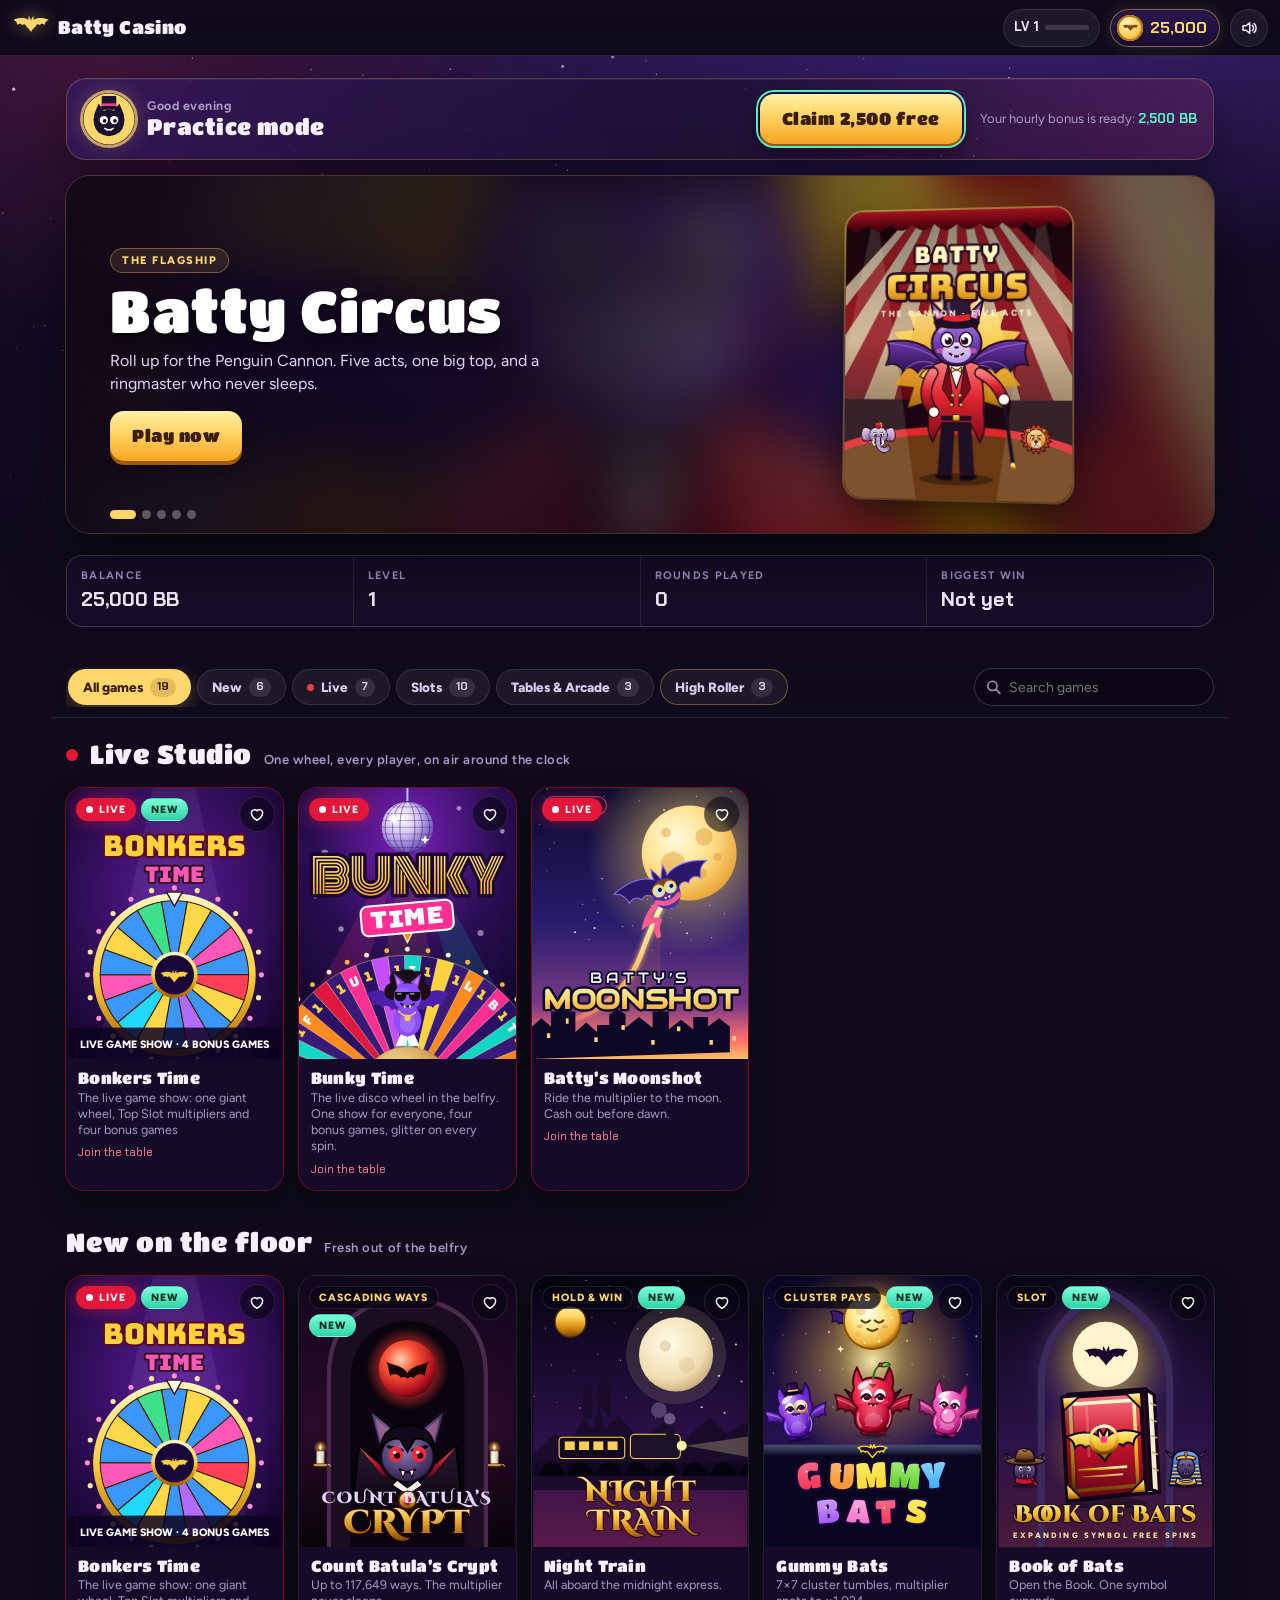
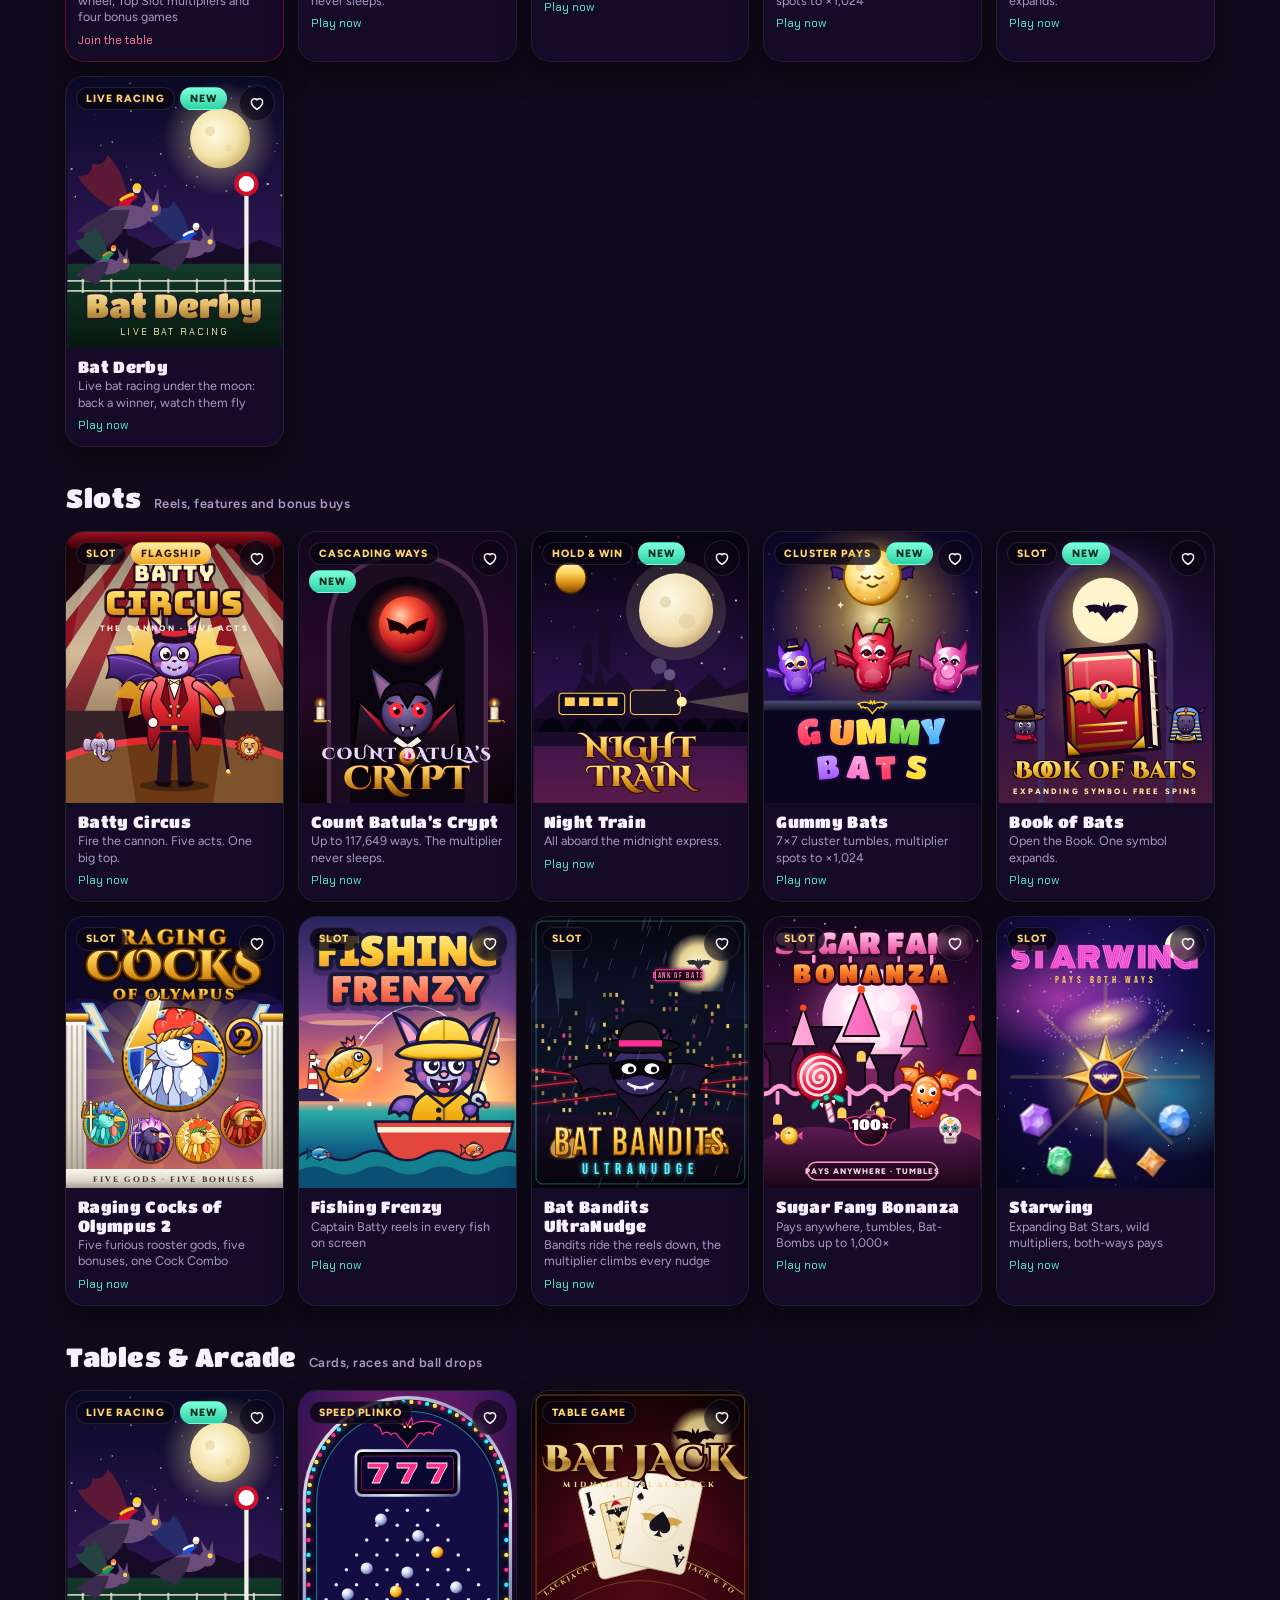
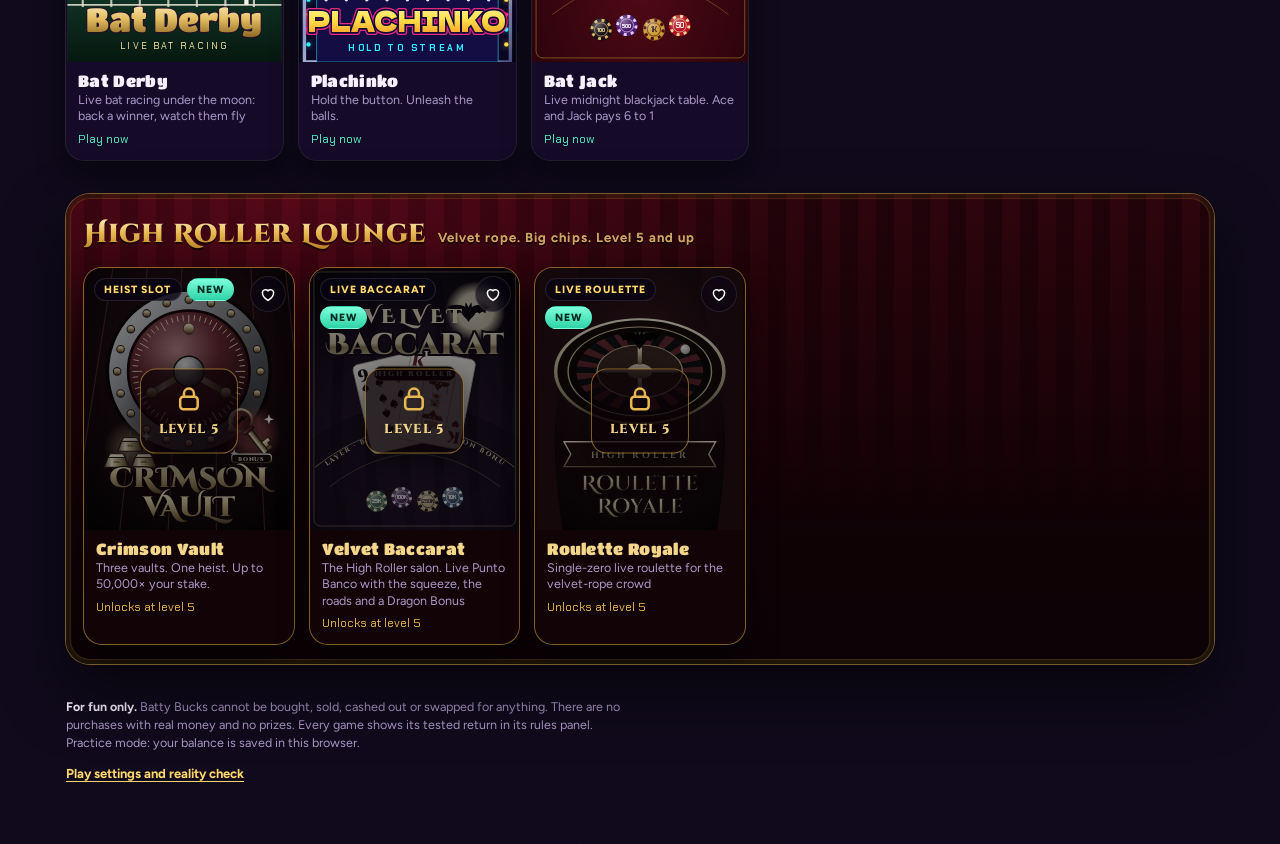
==== index.html @ b0300c92 "Clean up the loose ends: Circus second shot, Starwing and Bat Bandits returns, 96.5% live target - B" ====
<!doctype html>
<html lang="en-GB">
<head>
<meta charset="utf-8">
<meta name="viewport" content="width=device-width, initial-scale=1, viewport-fit=cover">
<meta name="batty-build" content="20261009b">
<link rel="manifest" href="manifest.json">
<meta name="theme-color" content="#100a1c">
<link rel="icon" type="image/png" sizes="192x192" href="icons/icon-192.png">
<link rel="apple-touch-icon" href="icons/apple-touch-icon.png">
<meta name="apple-mobile-web-app-capable" content="yes">
<meta name="mobile-web-app-capable" content="yes">
<meta name="apple-mobile-web-app-status-bar-style" content="black-translucent">
<meta name="apple-mobile-web-app-title" content="Batty">
<style>:root{color-scheme:dark;padding:env(safe-area-inset-top,0) 0 env(safe-area-inset-bottom,0)}body{margin:0}img{max-width:100%}[hidden]{display:none!important}</style>
<title>Batty Casino</title>
<meta name="description" content="Batty Casino: free-to-play slots, live game shows, a High Roller Lounge and leaderboards, all played with Batty Bucks. No real money, just fun.">
<link rel="preconnect" href="https://fonts.googleapis.com">
<link rel="preconnect" href="https://fonts.gstatic.com" crossorigin>
<link rel="stylesheet" href="https://fonts.googleapis.com/css2?family=Titan+One&family=Figtree:wght@400;500;600;700;800&family=Chakra+Petch:wght@500;600;700&family=Monoton&family=Bungee&family=Cinzel:wght@600;800;900&family=Cinzel+Decorative:wght@700;900&family=Lilita+One&family=Dela+Gothic+One&family=Audiowide&family=Bowlby+One&family=Bebas+Neue&display=swap">
<style>
/* Layout concept: a night sky that never changes behind a slim casino bar; the lobby is a shelf of tall
   cabinet marquees under a giant moon, and each game takes over the whole stage with its own world. */
:root {
  color-scheme: dark;
  --night: #100a1c;
  --dusk: #1d1033;
  --plum: #34195c;
  --violet: #6b3fd1;
  --moon: #ffd76a;
  --moon-deep: #f5a623;
  --fang: #ff3d81;
  --ecto: #58f0c8;
  --ink: #f7f0ff;
  --mute: #ab98c9;
  --line: rgba(255, 255, 255, .1);
  --glass: rgba(255, 255, 255, .06);
  --f-display: 'Titan One', 'Bowlby One', 'Arial Black', Impact, sans-serif;
  --f-body: 'Figtree', 'Segoe UI', system-ui, -apple-system, Roboto, sans-serif;
  --f-num: 'Chakra Petch', 'Figtree', 'Segoe UI', system-ui, sans-serif;
  --bar-h: 56px;
}
html, body { height: 100%; }
body {
  background: var(--night);
  color: var(--ink);
  font-family: var(--f-body);
  font-size: 15px;
  line-height: 1.45;
  overflow-x: hidden;
  -webkit-tap-highlight-color: transparent;
}
*, *::before, *::after { box-sizing: border-box; }
button { font: inherit; color: inherit; cursor: pointer; border: 0; background: none; padding: 0; touch-action: manipulation; }
button:disabled { cursor: not-allowed; }
:focus-visible { outline: 2px solid var(--moon); outline-offset: 2px; border-radius: 6px; }
#batty-app { min-height: 100%; display: flex; flex-direction: column; position: relative; }

/* ---------- top bar ---------- */
.bc-bar {
  position: sticky; top: env(safe-area-inset-top, 0px); z-index: 50;
  height: var(--bar-h); flex: none;
  display: flex; align-items: center; gap: 10px;
  padding-inline: 12px;
  background: linear-gradient(180deg, rgba(16, 10, 28, .96), rgba(16, 10, 28, .86));
  border-bottom: 1px solid var(--line);
  backdrop-filter: blur(10px);
}
.bc-brand { display: flex; align-items: center; gap: 8px; min-width: 0; flex: 1; }
.bc-brand svg { width: 38px; height: 20px; flex: none; fill: var(--moon); filter: drop-shadow(0 0 8px rgba(255, 215, 106, .5)); }
.bc-brand b {
  font-family: var(--f-display); font-weight: 400; font-size: 18px; letter-spacing: .02em;
  white-space: nowrap; overflow: hidden; text-overflow: ellipsis;
}
.bc-back {
  display: flex; align-items: center; gap: 6px; height: 36px; padding-inline: 10px 12px; flex: none;
  border-radius: 999px; background: var(--glass); border: 1px solid var(--line);
  font-weight: 700; font-size: 13px;
}
.bc-back:hover { background: rgba(255, 255, 255, .12); }
.bc-back svg { width: 14px; height: 14px; }
.bc-bal {
  display: flex; align-items: center; gap: 7px; height: 38px; padding-inline: 6px 12px; flex: none;
  border-radius: 999px; background: linear-gradient(180deg, #2b1650, #1a0d33);
  border: 1px solid rgba(255, 215, 106, .45);
  box-shadow: 0 0 0 1px rgba(0, 0, 0, .4) inset, 0 0 18px rgba(255, 215, 106, .12);
  font-family: var(--f-num); font-weight: 700; font-size: 16px; font-variant-numeric: tabular-nums;
  color: var(--moon);
}
.bc-bal.bump { animation: bc-bump .35s ease; }
@keyframes bc-bump { 40% { transform: scale(1.08); box-shadow: 0 0 26px rgba(255, 215, 106, .55); } }
.bc-coin {
  width: 26px; height: 26px; border-radius: 50%; flex: none; display: grid; place-items: center;
  background: radial-gradient(circle at 35% 30%, #fff3bd, var(--moon) 45%, var(--moon-deep) 100%);
  box-shadow: 0 0 0 2px #b9770e inset, 0 1px 3px rgba(0, 0, 0, .5);
}
.bc-coin svg { width: 17px; height: 9px; fill: #7a4a00; }
.bc-icon {
  width: 38px; height: 38px; flex: none; border-radius: 50%; display: grid; place-items: center;
  background: var(--glass); border: 1px solid var(--line);
}
.bc-icon:hover { background: rgba(255, 255, 255, .12); }
.bc-icon svg { width: 18px; height: 18px; fill: none; stroke: var(--ink); stroke-width: 2; stroke-linecap: round; stroke-linejoin: round; }
.bc-lvl {
  flex: none; height: 38px; padding-inline: 10px; border-radius: 999px; display: flex; align-items: center; gap: 6px;
  background: var(--glass); border: 1px solid var(--line); font-family: var(--f-num); font-weight: 700; font-size: 13px;
}
.bc-lvl i { display: block; width: 44px; height: 5px; border-radius: 3px; background: rgba(255, 255, 255, .14); overflow: hidden; }
.bc-lvl i::after { content: ''; display: block; height: 100%; width: var(--p, 0%); background: var(--ecto); border-radius: 3px; transition: width .4s; }
@media (max-width: 560px) { .bc-lvl, .bc-brand b.long { display: none; } .bc-bar { gap: 7px; padding-inline: 10px; } .bc-back span { display: none; } .bc-back { padding-inline: 10px; } }
/* a nine-figure balance plus the page buttons (Bat Pass, wheel, sound, avatar) is a few px too wide for a 390px phone */
@media (max-width: 420px) { .bc-bal { gap: 6px; padding-inline: 5px 10px; font-size: 15px; } .bc-bar { gap: 6px; } }

/* ---------- stage (a game owns everything in here) ---------- */
.bc-stage { flex: 1; display: flex; flex-direction: column; min-height: 0; position: relative; }
.bc-stage > * { flex: 1; }

/* ---------- lobby ---------- */
.bc-lobby {
  flex: 1; position: relative; overflow: hidden;
  background:
    radial-gradient(1200px 520px at 78% -140px, rgba(107, 63, 209, .55), transparent 70%),
    radial-gradient(700px 380px at 8% 0, rgba(255, 61, 129, .18), transparent 70%),
    linear-gradient(180deg, #170c2c 0, var(--night) 520px);
}
.bc-wrap { max-width: 1180px; margin-inline: auto; padding-inline: 16px; padding-block: 0 48px; position: relative; }
.bc-stars { position: absolute; inset: 0 0 auto 0; height: 520px; pointer-events: none; opacity: .9; }
.bc-hero { position: relative; display: grid; grid-template-columns: minmax(0, 1fr) auto; gap: 24px; align-items: center; padding-block: 34px 30px; }
.bc-hero h1 {
  margin: 0; font-family: var(--f-display); font-weight: 400; line-height: .88; letter-spacing: .01em;
  font-size: clamp(54px, 11vw, 124px); text-wrap: balance;
  color: var(--moon);
  text-shadow: 0 2px 0 #c9860f, 0 5px 0 #8a4f06, 0 6px 0 #4a2703, 0 14px 30px rgba(0, 0, 0, .55), 0 0 60px rgba(255, 215, 106, .25);
}
.bc-hero h1 span { display: block; color: var(--ink); font-size: .46em; letter-spacing: .28em; margin-left: .08em; margin-top: .22em;
  text-shadow: 0 2px 0 #7b2a9c, 0 4px 0 #3d145c, 0 10px 22px rgba(0, 0, 0, .6); }
.bc-hero p { margin: 18px 0 0; max-width: 46ch; color: var(--mute); font-size: 16px; }
.bc-hero p b { color: var(--ink); }
.bc-moon {
  width: clamp(120px, 24vw, 250px); aspect-ratio: 1; max-width: 100%; border-radius: 50%; position: relative;
  background:
    radial-gradient(circle at 68% 30%, rgba(190, 130, 40, .35) 0 9%, transparent 10%),
    radial-gradient(circle at 32% 62%, rgba(190, 130, 40, .3) 0 13%, transparent 14%),
    radial-gradient(circle at 60% 72%, rgba(190, 130, 40, .25) 0 6%, transparent 7%),
    radial-gradient(circle at 38% 32%, #fff6cf, #ffe18a 45%, #f3b33c 100%);
  box-shadow: 0 0 80px 20px rgba(255, 215, 106, .28), 0 0 200px 60px rgba(255, 180, 60, .14);
}
.bc-moon svg { position: absolute; fill: #1a0b2e; }
.bc-moon svg:nth-child(1) { width: 62%; left: 19%; top: 34%; animation: bc-flap 3.2s ease-in-out infinite; }
.bc-moon svg:nth-child(2) { width: 24%; left: -22%; top: 10%; fill: #2b1650; animation: bc-flap 2.6s ease-in-out -.8s infinite; }
.bc-moon svg:nth-child(3) { width: 17%; left: 88%; top: 78%; fill: #2b1650; animation: bc-flap 2.2s ease-in-out -1.4s infinite; }
@keyframes bc-flap { 50% { transform: translateY(-7%) scaleY(.82); } }

.bc-claim {
  display: flex; flex-wrap: wrap; align-items: center; gap: 12px 18px; margin-top: 22px;
}
.bc-btn {
  height: 50px; padding-inline: 22px; border-radius: 14px;
  font-family: var(--f-display); font-size: 17px; letter-spacing: .03em; color: #3b1d00;
  background: linear-gradient(180deg, #fff0a8, var(--moon) 40%, var(--moon-deep));
  box-shadow: 0 4px 0 #9a5a07, 0 10px 22px rgba(0, 0, 0, .45);
  transition: transform .08s, box-shadow .08s, filter .15s;
}
.bc-btn:hover { filter: brightness(1.08); }
.bc-btn:active { transform: translateY(3px); box-shadow: 0 1px 0 #9a5a07, 0 4px 10px rgba(0, 0, 0, .45); }
.bc-btn:disabled { filter: grayscale(.9) brightness(.6); transform: none; }
.bc-btn.ghost { background: var(--glass); color: var(--ink); box-shadow: 0 0 0 1px var(--line) inset; }
.bc-claim small { color: var(--mute); font-size: 13px; }
.bc-claim small b { color: var(--ecto); font-family: var(--f-num); }

.bc-strip { display: grid; grid-template-columns: repeat(4, minmax(0, 1fr)); gap: 1px; margin-block: 4px 30px;
  border: 1px solid var(--line); border-radius: 16px; overflow: hidden; background: var(--line); }
.bc-strip div { background: rgba(22, 12, 40, .9); padding: 12px 14px; min-width: 0; }
.bc-strip dt { font-size: 11px; letter-spacing: .12em; text-transform: uppercase; color: var(--mute); font-weight: 700; }
.bc-strip dd { margin: 2px 0 0; font-family: var(--f-num); font-weight: 700; font-size: 20px; font-variant-numeric: tabular-nums; white-space: nowrap; overflow: hidden; text-overflow: ellipsis; }
@media (max-width: 640px) { .bc-strip { grid-template-columns: repeat(2, minmax(0, 1fr)); } .bc-hero { grid-template-columns: minmax(0, 1fr); padding-block: 24px 22px; } .bc-moon { position: absolute; right: -8px; top: 14px; width: 112px; opacity: .92; z-index: 0; } .bc-hero > div:first-child { position: relative; z-index: 1; } }

.bc-h2 { display: flex; align-items: baseline; gap: 12px; margin: 0 0 14px; font-family: var(--f-display); font-weight: 400; font-size: 26px; letter-spacing: .02em; }
.bc-h2 small { font-family: var(--f-body); font-size: 13px; color: var(--mute); font-weight: 600; }
.bc-shelf { display: grid; grid-template-columns: repeat(5, minmax(0, 1fr)); gap: 16px; }
@media (max-width: 1040px) { .bc-shelf { grid-template-columns: repeat(3, minmax(0, 1fr)); } }
@media (max-width: 640px) { .bc-shelf { grid-template-columns: repeat(2, minmax(0, 1fr)); gap: 12px; } }
.bc-card {
  display: flex; flex-direction: column; text-align: left; min-width: 0; position: relative;
  border-radius: 18px; overflow: hidden; background: #150b28;
  box-shadow: 0 0 0 1px var(--line), 0 14px 30px rgba(0, 0, 0, .45);
  transition: transform .18s cubic-bezier(.2, .9, .3, 1.4), box-shadow .18s;
}
.bc-card:hover, .bc-card:focus-visible { transform: translateY(-6px) scale(1.015); box-shadow: 0 0 0 2px var(--moon), 0 22px 44px rgba(0, 0, 0, .6), 0 0 40px rgba(255, 215, 106, .18); }
.bc-card .art { aspect-ratio: 4 / 5; width: 100%; display: block; position: relative; overflow: hidden; }
.bc-card .art svg { width: 100%; height: 100%; display: block; }
.bc-card .art::after { content: ''; position: absolute; inset: 0; background: linear-gradient(115deg, transparent 40%, rgba(255, 255, 255, .22) 50%, transparent 60%); transform: translateX(-120%); }
.bc-card:hover .art::after { transform: translateX(120%); transition: transform .7s; }
.bc-card .meta { padding: 10px 12px 12px; display: flex; flex-direction: column; gap: 2px; min-width: 0; }
.bc-card .meta b { font-family: var(--f-display); font-weight: 400; font-size: 16px; letter-spacing: .02em; line-height: 1.15; }
.bc-card .meta span { font-size: 12.5px; color: var(--mute); line-height: 1.3; }
.bc-card .meta em { font-style: normal; font-family: var(--f-num); font-size: 12px; color: var(--ecto); margin-top: 4px; }
.bc-tag { position: absolute; left: 10px; top: 10px; z-index: 2; padding: 3px 9px; border-radius: 999px; font-size: 10.5px; font-weight: 800; letter-spacing: .1em; text-transform: uppercase; background: rgba(10, 5, 20, .78); border: 1px solid var(--line); color: var(--moon); }
.bc-foot { margin-top: 34px; color: var(--mute); font-size: 12.5px; max-width: 70ch; }
.bc-foot b { color: var(--ink); }

/* ---------- shared widgets ---------- */
.bc-stake { display: inline-flex; align-items: center; gap: 6px; }
.bc-stake button { width: 38px; height: 38px; border-radius: 50%; background: var(--glass); border: 1px solid var(--line); font-weight: 800; font-size: 20px; line-height: 1; }
.bc-stake button:hover:not(:disabled) { background: rgba(255, 255, 255, .14); }
.bc-stake button:disabled { opacity: .35; }
.bc-stake output { min-width: 92px; text-align: center; font-family: var(--f-num); font-weight: 700; font-size: 17px; font-variant-numeric: tabular-nums; line-height: 1.05; }
.bc-stake output small { display: block; font-family: var(--f-body); font-size: 9.5px; letter-spacing: .14em; text-transform: uppercase; color: var(--mute); font-weight: 700; }

.bc-toasts { position: fixed; left: 0; right: 0; top: calc(var(--bar-h) + env(safe-area-inset-top, 0px) + 10px); z-index: 90; display: flex; flex-direction: column; align-items: center; gap: 8px; pointer-events: none; padding-inline: 16px; }
.bc-toast { padding: 10px 16px; border-radius: 12px; background: #2a1550; border: 1px solid rgba(255, 215, 106, .5); box-shadow: 0 10px 30px rgba(0, 0, 0, .5); font-weight: 700; font-size: 14px; animation: bc-toast-in .3s cubic-bezier(.2, .9, .3, 1.4); max-width: 100%; }
.bc-toast.out { opacity: 0; transform: translateY(-8px); transition: .3s; }
@keyframes bc-toast-in { from { opacity: 0; transform: translateY(-14px) scale(.9); } }

.bc-fx { position: fixed; inset: 0; width: 100%; height: 100%; pointer-events: none; z-index: 80; }

.bc-veil { position: fixed; inset: 0; z-index: 70; display: grid; place-items: center; padding: 16px; background: rgba(8, 4, 16, .78); backdrop-filter: blur(4px); animation: bc-fade .2s; }
@keyframes bc-fade { from { opacity: 0; } }
.bc-modal { width: min(680px, 100%); max-height: min(86%, 760px); display: flex; flex-direction: column; border-radius: 20px; background: linear-gradient(180deg, #25123f, #170c2b); border: 1px solid rgba(255, 215, 106, .35); box-shadow: 0 30px 80px rgba(0, 0, 0, .7); overflow: hidden; }
.bc-modal header { display: flex; align-items: center; justify-content: space-between; gap: 12px; padding: 14px 16px 12px 20px; border-bottom: 1px solid var(--line); }
.bc-modal header h2 { margin: 0; font-family: var(--f-display); font-weight: 400; font-size: 22px; color: var(--moon); }
.bc-modal .body { padding: 16px 20px 22px; overflow-y: auto; min-width: 0; }
.bc-modal .body h3 { font-family: var(--f-display); font-weight: 400; font-size: 16px; margin: 18px 0 6px; color: var(--ink); letter-spacing: .02em; }
.bc-modal .body h3:first-child { margin-top: 0; }
.bc-modal .body p, .bc-modal .body li { color: #d9cdee; font-size: 14px; }
.bc-modal .body p { margin: 0 0 8px; }
.bc-modal .body ul { margin: 0 0 8px; padding-left: 18px; }
.bc-modal .body table { width: 100%; border-collapse: collapse; font-size: 13.5px; font-variant-numeric: tabular-nums; margin-bottom: 8px; }
.bc-modal .body th, .bc-modal .body td { text-align: left; padding: 5px 8px; border-bottom: 1px solid var(--line); }
.bc-modal .body th { color: var(--mute); font-size: 11px; letter-spacing: .1em; text-transform: uppercase; }
.bc-modal .body .rtp { margin-top: 14px; padding: 10px 12px; border-radius: 10px; background: rgba(88, 240, 200, .08); border: 1px solid rgba(88, 240, 200, .3); color: var(--ecto); font-size: 13px; }

.bc-win { position: fixed; inset: 0; z-index: 75; display: grid; place-items: center; background: radial-gradient(circle at 50% 45%, rgba(107, 63, 209, .55), rgba(8, 4, 16, .9) 65%); animation: bc-fade .25s; cursor: pointer; padding: 16px; text-align: center; overflow: hidden; }
.bc-win::before { content: ''; position: absolute; width: 180vmax; height: 180vmax; left: 50%; top: 45%; translate: -50% -50%; background: repeating-conic-gradient(rgba(255, 215, 106, .13) 0 9deg, transparent 9deg 18deg); animation: bc-rays 18s linear infinite; }
@keyframes bc-rays { to { rotate: 360deg; } }
.bc-win > div { position: relative; }
.bc-win h2 { margin: 0; font-family: var(--f-display); font-weight: 400; font-size: clamp(40px, 11vw, 110px); line-height: .95; color: var(--moon); text-wrap: balance;
  text-shadow: 0 3px 0 #c9860f, 0 7px 0 #8a4f06, 0 9px 0 #4a2703, 0 18px 40px rgba(0, 0, 0, .6), 0 0 70px rgba(255, 215, 106, .5);
  animation: bc-slam .55s cubic-bezier(.2, 1.5, .4, 1); }
@keyframes bc-slam { from { transform: scale(3); opacity: 0; } }
.bc-win output { display: block; margin-top: 14px; font-family: var(--f-num); font-weight: 700; font-size: clamp(34px, 8vw, 76px); font-variant-numeric: tabular-nums; color: #fff; text-shadow: 0 4px 0 rgba(0, 0, 0, .5), 0 0 30px rgba(255, 255, 255, .4); }
.bc-win p { margin: 8px 0 0; color: var(--mute); font-weight: 700; letter-spacing: .12em; text-transform: uppercase; font-size: 13px; }
@media (prefers-reduced-motion: reduce) { .bc-win::before, .bc-moon svg { animation: none; } }

/* ---------- install as an app ---------- */
.bc-getapp { display: flex; align-items: center; gap: 14px; margin: 0 0 22px; padding: 14px 16px; border-radius: 18px;
  background: linear-gradient(110deg, rgba(255, 215, 106, .16), rgba(107, 63, 209, .22)); border: 1px solid rgba(255, 215, 106, .35);
  box-shadow: 0 10px 30px rgba(0, 0, 0, .35), inset 0 1px 0 rgba(255, 255, 255, .08); }
.bc-getapp .ic { flex: none; width: 46px; height: 46px; border-radius: 12px; display: grid; place-items: center;
  background: radial-gradient(circle at 45% 40%, #fff2bd, #ffd76a 55%, #f5a623); }
.bc-getapp .ic svg { width: 34px; fill: #130a22; }
.bc-getapp div { flex: 1; min-width: 0; display: grid; gap: 2px; }
.bc-getapp div b { font-family: var(--f-display); font-weight: 400; font-size: 17px; letter-spacing: .02em; color: var(--moon); }
.bc-getapp div span { font-size: 13.5px; color: var(--mute); }
.bc-getapp .bc-btn { flex: none; }
.bc-getapp .x { flex: none; width: 32px; height: 32px; border: 0; border-radius: 50%; background: rgba(255, 255, 255, .08); cursor: pointer; display: grid; place-items: center; }
.bc-getapp .x svg { width: 16px; stroke: var(--ink); stroke-width: 2.4; fill: none; stroke-linecap: round; }
.bc-inst-btn svg { stroke: var(--moon) !important; }
.bc-inst ol { padding-left: 1.3em; line-height: 1.7; }
@media (max-width: 560px) { .bc-getapp { flex-wrap: wrap; } .bc-getapp div { flex-basis: calc(100% - 110px); } .bc-getapp .bc-btn { flex: 1; } }

/* ---------- online: shared bits ---------- */
.bc-loading { flex: 1; display: grid; place-items: center; align-content: center; gap: 10px; min-height: 60vh; color: var(--mute); font-weight: 700; letter-spacing: .08em; text-transform: uppercase; font-size: 13px; text-align: center; padding-inline: 16px; }
.bc-loading span svg { width: 70px; height: 34px; fill: var(--moon); animation: bc-flap 1.2s ease-in-out infinite; }
.bc-loading.err b { color: var(--fang); font-size: 18px; text-transform: none; letter-spacing: 0; }
.bc-loading.err span { text-transform: none; letter-spacing: 0; font-weight: 500; max-width: 50ch; }
.bc-me { width: 40px; height: 40px; flex: none; border-radius: 50%; padding: 0; display: grid; place-items: center; box-shadow: 0 0 0 2px var(--moon); }
.bc-me svg { display: block; border-radius: 50%; }
.bc-btn.busy { opacity: .7; cursor: progress; }
.ol-name { color: var(--ink); font-weight: 800; text-decoration: none; min-width: 0; overflow: hidden; text-overflow: ellipsis; white-space: nowrap; }
.ol-name:hover { color: var(--moon); text-decoration: underline; }
.ol-empty { color: var(--mute); font-size: 14px; margin: 6px 0; }
.ol-err { color: #ff7aa8; font-size: 13.5px; font-weight: 600; margin: 0; min-height: 0; }
.ol-err:empty { display: none; }
.bc-lobby input, .pg input, .ol-select { font: inherit; color: var(--ink); background: rgba(10, 5, 20, .7); border: 1px solid rgba(255, 255, 255, .18); border-radius: 12px; padding: 11px 13px; min-width: 0; width: 100%; }
.bc-lobby input:focus, .pg input:focus, .ol-select:focus { outline: 2px solid var(--moon); outline-offset: 1px; border-color: transparent; }
.ol-select { width: auto; padding: 8px 10px; }
.ol-panel { padding: 16px; border-radius: 18px; background: rgba(22, 12, 40, .85); border: 1px solid var(--line); min-width: 0; display: flex; flex-direction: column; gap: 10px; }
.ol-panel > header { display: flex; align-items: baseline; justify-content: space-between; gap: 10px; flex-wrap: wrap; }
.ol-panel h2 { margin: 0; font-family: var(--f-display); font-weight: 400; font-size: 22px; letter-spacing: .02em; }
.ol-panel header small { color: var(--mute); font-size: 12.5px; }
.ol-panel hr { border: 0; border-top: 1px solid var(--line); margin: 6px 0; width: 100%; }
.ol-panel label { font-weight: 700; font-size: 13px; color: var(--mute); }
.ol-more { color: var(--moon); font-weight: 700; font-size: 13.5px; }

/* ---------- auth card ---------- */
.ol-auth { margin-top: 20px; max-width: 420px; display: grid; gap: 8px; padding: 16px; border-radius: 18px; background: rgba(22, 12, 40, .88); border: 1px solid rgba(255, 215, 106, .4); box-shadow: 0 18px 40px rgba(0, 0, 0, .45); position: relative; z-index: 2; }
.ol-auth label { font-weight: 700; font-size: 13px; color: var(--mute); margin-top: 4px; }
.ol-auth .bc-btn { margin-top: 6px; }
.ol-hint { color: var(--mute); font-size: 12px; }
.ol-hint:empty { display: none; }
.ol-tabs, .ol-seg { display: flex; gap: 4px; padding: 4px; border-radius: 12px; background: rgba(0, 0, 0, .35); flex-wrap: wrap; }
.ol-tabs button, .ol-seg button { flex: 1; padding: 8px 10px; border-radius: 9px; font-weight: 800; font-size: 13.5px; color: var(--mute); white-space: nowrap; }
.ol-tabs button.on, .ol-seg button.on { background: var(--moon); color: #3b1d00; }
.ol-seg.small button { font-size: 12.5px; padding: 6px 8px; }

/* ---------- announcement + feed ---------- */
.ol-announce { display: flex; gap: 10px; align-items: baseline; padding: 10px 14px; margin-bottom: 14px; border-radius: 14px; background: rgba(255, 61, 129, .14); border: 1px solid rgba(255, 61, 129, .45); }
.ol-announce b { color: var(--fang); font-size: 11px; letter-spacing: .14em; text-transform: uppercase; flex: none; }
.ol-feed { margin-bottom: 24px; border-radius: 16px; border: 1px solid var(--line); background: rgba(22, 12, 40, .85); overflow: hidden; }
.ol-feed > header { display: flex; justify-content: space-between; align-items: center; gap: 10px; padding: 10px 14px; border-bottom: 1px solid var(--line); }
.ol-feed > header b { font-family: var(--f-display); font-weight: 400; font-size: 17px; letter-spacing: .03em; color: var(--moon); }
.ol-online { color: var(--ecto); font-size: 12.5px; font-weight: 700; display: inline-flex; align-items: center; gap: 6px; }
.ol-online::before { content: ''; width: 8px; height: 8px; border-radius: 50%; background: var(--ecto); box-shadow: 0 0 8px var(--ecto); animation: ol-pulse 1.6s ease-in-out infinite; }
@keyframes ol-pulse { 50% { opacity: .35; } }
.ol-feed-track { overflow-x: auto; scrollbar-width: thin; }
.ol-feed-list { list-style: none; margin: 0; padding: 8px; display: flex; gap: 8px; }
.ol-feed-list li { flex: none; display: grid; grid-template-columns: auto auto auto; grid-template-areas: "av n x" "av amt amt" "av g g" "av t t"; column-gap: 8px; align-items: center; padding: 8px 12px 8px 8px; border-radius: 12px; background: rgba(255, 255, 255, .05); border: 1px solid var(--line); min-width: 190px; font-size: 13px; }
.ol-feed-list li.hot { border-color: rgba(255, 215, 106, .6); background: linear-gradient(135deg, rgba(255, 215, 106, .14), rgba(255, 61, 129, .1)); }
.ol-feed-list li.ol-empty { display: block; min-width: 0; border: 0; background: none; }
.ol-feed-list .av { grid-area: av; align-self: start; }
.ol-feed-list .ol-name { grid-area: n; }
.ol-feed-list .won { display: none; }
.ol-feed-list b { grid-area: amt; font-family: var(--f-num); font-size: 17px; color: var(--moon); font-variant-numeric: tabular-nums; }
.ol-feed-list .x { grid-area: x; justify-self: end; font-family: var(--f-num); font-weight: 700; color: var(--ecto); }
.ol-feed-list .g { grid-area: g; color: var(--mute); font-size: 12px; white-space: nowrap; }
.ol-feed-list time { grid-area: t; color: var(--mute); font-size: 11px; opacity: .8; }
.bc-av { display: block; flex: none; }

/* ---------- missions + leaderboard ---------- */
.ol-cols { display: grid; grid-template-columns: minmax(0, 1fr) minmax(0, 1.25fr); gap: 16px; margin-top: 30px; }
@media (max-width: 820px) { .ol-cols { grid-template-columns: minmax(0, 1fr); } }
.ol-mlist { display: grid; gap: 10px; }
.ol-m { display: grid; grid-template-columns: minmax(0, 1fr) auto; grid-template-areas: "t c" "b c"; gap: 6px 12px; align-items: center; padding: 12px; border-radius: 14px; background: rgba(255, 255, 255, .04); border: 1px solid var(--line); }
.ol-m.done { border-color: rgba(88, 240, 200, .55); background: rgba(88, 240, 200, .07); }
.ol-m.claimed { opacity: .55; }
.ol-m.link .ol-mtext { cursor: pointer; }
.ol-mtext { grid-area: t; display: flex; justify-content: space-between; gap: 10px; flex-wrap: wrap; min-width: 0; }
.ol-mtext b { font-size: 14px; }
.ol-mtext span { color: var(--mute); font-family: var(--f-num); font-size: 13px; font-variant-numeric: tabular-nums; }
.ol-bar { grid-area: b; height: 8px; border-radius: 4px; background: rgba(255, 255, 255, .1); overflow: hidden; }
.ol-bar i { display: block; height: 100%; border-radius: 4px; background: linear-gradient(90deg, var(--violet), var(--ecto)); transition: width .5s; }
.ol-mclaim { grid-area: c; min-width: 96px; height: 40px; padding-inline: 12px; border-radius: 11px; font-weight: 800; font-size: 13px; background: rgba(255, 255, 255, .06); color: var(--mute); font-family: var(--f-num); }
.ol-m.done .ol-mclaim:not(:disabled) { background: linear-gradient(180deg, #fff0a8, var(--moon) 40%, var(--moon-deep)); color: #3b1d00; box-shadow: 0 3px 0 #9a5a07; animation: ol-pulse 1.4s ease-in-out infinite; }
.ol-lbw { display: grid; gap: 10px; min-width: 0; }
.ol-lbctl { display: flex; gap: 8px; flex-wrap: wrap; align-items: center; justify-content: space-between; }
.ol-lbctl .ol-seg { flex: 1; min-width: 220px; }
.ol-lb { display: grid; gap: 4px; min-height: 120px; transition: opacity .2s; }
.ol-lb.loading { opacity: .45; }
.ol-row { display: grid; grid-template-columns: 30px 30px minmax(0, 1fr) auto; gap: 10px; align-items: center; padding: 7px 10px; border-radius: 12px; background: rgba(255, 255, 255, .03); }
.ol-row .rk { font-family: var(--f-num); font-weight: 700; color: var(--mute); text-align: center; font-variant-numeric: tabular-nums; }
.ol-row.top1 .rk { color: #ffd76a; } .ol-row.top2 .rk { color: #d9d4ff; } .ol-row.top3 .rk { color: #e3a46a; }
.ol-row.top1 { background: linear-gradient(90deg, rgba(255, 215, 106, .16), rgba(255, 255, 255, .03)); }
.ol-row.me { box-shadow: inset 0 0 0 1.5px var(--ecto); }
.ol-row .who { display: flex; flex-direction: column; min-width: 0; line-height: 1.2; }
.ol-row .who small { color: var(--mute); font-size: 11.5px; }
.ol-row .v { font-family: var(--f-num); font-size: 15px; color: var(--moon); font-variant-numeric: tabular-nums; white-space: nowrap; }
.ol-lbnote { color: var(--mute); font-size: 12.5px; margin: 0; }
.ol-lbnote:empty { display: none; }

/* ---------- pages ---------- */
.pg { flex: 1; background: radial-gradient(900px 400px at 80% -120px, rgba(107, 63, 209, .45), transparent 70%), var(--night); }
.pg-wrap { max-width: 980px; margin-inline: auto; padding-inline: 16px; padding-block: 24px 60px; display: flex; flex-direction: column; gap: 14px; }
.pg-h1 { margin: 0; font-family: var(--f-display); font-weight: 400; font-size: clamp(30px, 6vw, 46px); color: var(--moon); line-height: 1; letter-spacing: .01em; overflow-wrap: anywhere; }
.pg-sub { color: var(--mute); margin: 0; font-size: 13.5px; }
.pg .bc-h2 { margin: 16px 0 0; }
.pf-head { display: flex; gap: 18px; align-items: center; flex-wrap: wrap; }
.pf-av svg { border-radius: 50%; box-shadow: 0 0 0 4px var(--moon), 0 0 40px rgba(255, 215, 106, .35); }
.pf-id { min-width: 0; flex: 1; }
.pf-meta { margin: 6px 0 0; color: var(--mute); font-size: 13.5px; }
.pf-motto { margin: 6px 0 0; font-style: italic; color: var(--ink); overflow-wrap: anywhere; }
.pf-strip { grid-template-columns: repeat(4, minmax(0, 1fr)); margin: 0; }
@media (max-width: 640px) { .pf-strip { grid-template-columns: repeat(2, minmax(0, 1fr)); } }
.pf-scroll { overflow-x: auto; }
.pf-table { display: grid; min-width: 520px; border: 1px solid var(--line); border-radius: 14px; overflow: hidden; }
.pf-table .tr { display: grid; grid-template-columns: 1.6fr repeat(4, 1fr); gap: 8px; padding: 9px 12px; border-top: 1px solid var(--line); align-items: center; font-variant-numeric: tabular-nums; text-align: left; font-size: 14px; color: var(--ink); background: none; width: 100%; }
.pf-table .tr:first-child { border-top: 0; }
.pf-table .th { background: rgba(255, 255, 255, .05); color: var(--mute); font-size: 11px; letter-spacing: .1em; text-transform: uppercase; font-weight: 800; }
.pf-table a { color: var(--moon); font-weight: 700; }
.pf-top { list-style: none; margin: 0; padding: 0; display: grid; gap: 6px; counter-reset: t; }
.pf-top li { display: flex; gap: 12px; align-items: baseline; flex-wrap: wrap; padding: 10px 12px; border-radius: 12px; background: rgba(255, 255, 255, .04); }
.pf-top li::before { counter-increment: t; content: counter(t); font-family: var(--f-num); color: var(--mute); width: 16px; }
.pf-top b { font-family: var(--f-num); color: var(--moon); font-size: 17px; }
.pf-top span { color: var(--ink); } .pf-top time { color: var(--mute); font-size: 12.5px; margin-left: auto; }
.pf-ach { display: grid; grid-template-columns: repeat(auto-fill, minmax(200px, 1fr)); gap: 10px; }
.pf-a { display: grid; grid-template-columns: 48px minmax(0, 1fr); grid-template-areas: "m n" "m d" "m s"; column-gap: 10px; padding: 10px; border-radius: 14px; background: rgba(255, 255, 255, .03); border: 1px solid var(--line); opacity: .6; }
.pf-a.on { opacity: 1; border-color: rgba(255, 215, 106, .4); background: rgba(255, 215, 106, .06); }
.pf-a .medal { grid-area: m; } .pf-a .medal svg { width: 48px; height: 48px; display: block; }
.pf-a b { grid-area: n; font-size: 14px; } .pf-a span { grid-area: d; font-size: 12.5px; color: var(--mute); } .pf-a small { grid-area: s; font-size: 11.5px; color: var(--ecto); font-family: var(--f-num); }
.pf-settings { margin-top: 18px; }
.pf-avpick { display: flex; gap: 16px; align-items: flex-start; flex-wrap: wrap; }
.pf-avpick > div { flex: 1; min-width: 0; display: grid; gap: 6px; }
.pf-avpick .lab { font-size: 12px; color: var(--mute); letter-spacing: .08em; text-transform: uppercase; }
.pf-prev svg { border-radius: 50%; }
.pf-swatches { display: flex; flex-wrap: wrap; gap: 6px; }
.pf-swatches button { width: 32px; height: 32px; border-radius: 50%; box-shadow: inset 0 0 0 2px rgba(0, 0, 0, .3); }
.pf-swatches button.on { box-shadow: 0 0 0 3px var(--night), 0 0 0 5px var(--ink); }
.pf-accs { display: grid; grid-template-columns: repeat(auto-fill, minmax(76px, 1fr)); gap: 6px; }
.pf-accs button { display: grid; justify-items: center; gap: 4px; padding: 8px 4px; border-radius: 12px; background: rgba(255, 255, 255, .04); border: 1px solid var(--line); font-size: 11.5px; color: var(--mute); }
.pf-accs button.on { border-color: var(--moon); color: var(--ink); background: rgba(255, 215, 106, .1); }
.pf-accs svg { border-radius: 50%; }
.pf-pass { display: grid; gap: 6px; max-width: 420px; }
.pf-admin { margin-top: 10px; }
.pf-admin .bc-btn { display: inline-grid; place-items: center; text-decoration: none; }
.pf-settings .bc-btn { justify-self: start; }

/* ---------- admin ---------- */
.ad .ol-panel { margin-top: 6px; }
.ad-ctl, .ad-row { display: flex; gap: 8px; flex-wrap: wrap; align-items: center; }
.ad-ctl input { flex: 1; min-width: 180px; }
.ad-row input { flex: 1; min-width: 150px; width: auto; }
.ad-users .tr { cursor: pointer; }
.ad-users .tr:hover { background: rgba(255, 255, 255, .05); }
.ad-users .tr.banned { opacity: .55; }
.ad-users .who { display: flex; gap: 8px; align-items: center; min-width: 0; }
.ad-users .who b { overflow: hidden; text-overflow: ellipsis; white-space: nowrap; }
.ad-users em { font-style: normal; font-size: 10.5px; font-weight: 800; letter-spacing: .08em; text-transform: uppercase; color: var(--ecto); }
.ad-users em.ban { color: var(--fang); }
.ad-detail:not(:empty) { margin-top: 10px; padding: 14px; border-radius: 14px; border: 1px solid rgba(255, 215, 106, .4); display: grid; gap: 10px; }
.ad-detail header { display: flex; justify-content: space-between; align-items: baseline; gap: 10px; }
.ad-detail h3 { margin: 0; font-family: var(--f-display); font-weight: 400; font-size: 22px; }
.ad-detail a { color: var(--moon); }
.ad-ledger .tr { grid-template-columns: 110px minmax(0, 2fr) 1fr 1fr; font-size: 13px; }
.ad-ledger .neg { color: #ff7aa8; } .ad-ledger .pos { color: var(--ecto); }
.ad-feed { display: flex; justify-content: space-between; gap: 10px; align-items: center; padding: 8px 0; border-top: 1px solid var(--line); font-size: 13.5px; }
.ad-feed .bc-btn { height: 36px; font-size: 13px; padding-inline: 12px; flex: none; }
.ad-check { display: flex; gap: 8px; align-items: center; color: var(--ink) !important; }
.ad-check input { width: auto; }
.ol-lbw > .ol-seg { display: grid; grid-template-columns: repeat(4, minmax(0, 1fr)); }
.ol-lbw > .ol-seg button { white-space: normal; line-height: 1.15; }
@media (max-width: 520px) { .ol-lbw > .ol-seg { grid-template-columns: repeat(2, minmax(0, 1fr)); } }

</style>
<link rel="stylesheet" href="core/shell.css?v=20261011q">
<link rel="stylesheet" href="games/bunky/style.css?v=20261011g">
<link rel="stylesheet" href="games/olympus/style.css?v=20261009b">
<link rel="stylesheet" href="games/fishing/style.css?v=20261009b">
<link rel="stylesheet" href="games/plachinko/style.css?v=20261009b">
<link rel="stylesheet" href="games/moonshot/style.css?v=20261011q">
<link rel="stylesheet" href="games/ultraheist/style.css?v=20261009b">
<link rel="stylesheet" href="games/batjack/style.css?v=20261010a">
<link rel="stylesheet" href="games/bonanza/style.css?v=20261011s">
<link rel="stylesheet" href="games/starwing/style.css?v=20261009b">
<link rel="stylesheet" href="games/circus/style.css?v=R4">
<link rel="stylesheet" href="games/crypt/style.css?v=20261011a">
<link rel="stylesheet" href="games/nighttrain/style.css?v=20261010b">
<link rel="stylesheet" href="games/gummy/style.css?v=20261011a">
<link rel="stylesheet" href="games/bookofbats/style.css?v=20261010b">
<link rel="stylesheet" href="games/derby/style.css?v=20261011q">
<link rel="stylesheet" href="games/bonkers/style.css?v=20261011q">
<link rel="stylesheet" href="games/vault/style.css?v=20261011h">
<link rel="stylesheet" href="games/baccarat/style.css?v=20261011c">
<link rel="stylesheet" href="games/royale/style.css?v=20261011b">
<!-- Platform: Daily Prize Wheel, Bat Pass, Belfry Shop -->
<link rel="stylesheet" href="core/platform.css?v=20261011f">
</head>
<body>
<div id="batty-app"></div>
<script>
/* Batty Casino core: wallet, RNG, audio, effects, shell and lobby. Games register themselves with Batty.registerGame(). */
window.Batty = (function () {
  'use strict';

  const BAT = 'M60 18C57 10 55 8 53 4c-1 5-2 8-1 12C40 8 22 8 4 16c8 2 12 8 13 16 5-5 11-5 15 1 4-5 10-4 13 3 5 6 11 10 15 18 4-8 10-12 15-18 3-7 9-8 13-3 4-6 10-6 15-1 1-8 5-14 13-16C98 8 80 8 68 16c1-4 0-7-1-12-2 4-4 6-7 14Z';
  const batSvg = (cls) => '<svg viewBox="0 0 120 58" aria-hidden="true"' + (cls ? ' class="' + cls + '"' : '') + '><path d="' + BAT + '"/></svg>';

  /* ---------- tiny DOM helper ---------- */
  function h(tag, attrs, ...kids) {
    const el = document.createElement(tag);
    if (attrs) for (const k in attrs) {
      const v = attrs[k];
      if (v == null || v === false) continue;
      if (k === 'class') el.className = v;
      else if (k === 'html') el.innerHTML = v;
      else if (k === 'style' && typeof v === 'object') Object.assign(el.style, v);
      else if (k.startsWith('on') && typeof v === 'function') el.addEventListener(k.slice(2), v);
      else el.setAttribute(k, v === true ? '' : v);
    }
    for (const kid of kids.flat()) if (kid != null && kid !== false) el.append(kid.nodeType ? kid : document.createTextNode(kid));
    return el;
  }

  /* ---------- persistence (per-browser; falls back to memory) ---------- */
  const KEY = 'batty-casino-v1';
  const START_BALANCE = 25000;
  const state = { bal: START_BALANCE, wagered: 0, level: 1, lastClaim: 0, muted: false, stats: {}, prefs: {} };
  try { const raw = localStorage.getItem(KEY); if (raw) Object.assign(state, JSON.parse(raw)); } catch (e) { /* memory only */ }
  if (!(state.bal >= 0)) state.bal = START_BALANCE;
  let saveT = 0;
  function save() {
    if (saveT) return;
    saveT = setTimeout(() => { saveT = 0; try { localStorage.setItem(KEY, JSON.stringify(state)); } catch (e) { /* memory only */ } }, 60);
  }

  /* ---------- RNG (crypto-backed, uniform in [0,1)) ---------- */
  const pool = new Uint32Array(256); let poolI = 256;
  function rng() {
    if (poolI >= 256) { crypto.getRandomValues(pool); poolI = 0; }
    return pool[poolI++] / 4294967296;
  }
  const randInt = (n) => Math.floor(rng() * n);
  function pickWeighted(items, weightOf) {
    const w = weightOf || ((x) => x.w);
    let total = 0; for (const it of items) total += w(it);
    let r = rng() * total;
    for (const it of items) { r -= w(it); if (r < 0) return it; }
    return items[items.length - 1];
  }

  /* ---------- wallet ----------
     Two modes. Practice (no server): the balance lives in this browser. Online (api.php answered): the server owns the
     balance; bet() books the stake as "pending" until the server's reply arrives with the authoritative balance. */
  const STAKES = [20, 40, 100, 200, 400, 1000, 2000, 5000, 10000];
  const subs = new Set();
  let shown = state.bal;
  const srv = { on: false, bal: 0, ver: -1, pending: 0, level: 1, xp: 0, me: null, site: null };
  const statOf = (id) => state.stats[id] || (state.stats[id] = { rounds: 0, wagered: 0, won: 0, best: 0 });
  const levelFloor = (L) => Math.round(10000 * Math.pow(L - 1, 1.6));
  const realBal = () => (srv.on ? srv.bal - srv.pending : state.bal);
  function emit() { if (!srv.on) save(); subs.forEach((f) => { try { f(shown, realBal()); } catch (e) { console.error(e); } }); }
  const deferred = [];
  /* this visit's totals, for the reality check */
  const session = { t0: Date.now(), bet: 0, won: 0 };
  const wallet = {
    get balance() { return realBal(); },   // real balance (includes winnings not yet shown)
    get shown() { return shown; },         // what the player currently sees
    get online() { return srv.on; },
    canBet(amount) { return amount > 0 && realBal() >= amount; },
    /* Take a stake. Returns false (and takes nothing) if the player cannot afford it. */
    bet(id, amount) {
      amount = Math.round(amount);
      if (!(amount > 0) || realBal() < amount) return false;
      session.bet += amount;
      if (srv.on) { srv.pending += amount; shown -= amount; emit(); return true; }
      state.bal -= amount; shown -= amount;
      const s = statOf(id); s.rounds++; s.wagered += amount; state.wagered += amount;
      while (state.wagered >= levelFloor(state.level + 1)) {
        state.level++;
        const gift = 500 * state.level;
        state.bal += gift; shown += gift;
        setTimeout(() => { ui.toast('Level ' + state.level + '! +' + fmt(gift) + ' Batty Bucks'); sfx('level'); }, 400);
      }
      emit(); return true;
    },
    /* Credit a win. {silent:true} banks it straight away but keeps the on-screen balance where it is
       until wallet.sync(). Online, the server has already paid it, so this only moves the display. */
    win(id, amount, opts) {
      amount = Math.round(amount);
      if (!(amount > 0)) return 0;
      session.won += amount;
      if (!srv.on) { state.bal += amount; const s = statOf(id); s.won += amount; if (amount > s.best) s.best = amount; }
      if (!(opts && opts.silent)) shown = realBal();
      emit(); return amount;
    },
    sync() { if (shown !== realBal()) { shown = realBal(); emit(); } flushEvents(); },
    /* Hand back a stake taken with bet() that was never sent to the server (or never played). */
    unbet(amount) {
      amount = Math.round(amount); if (!(amount > 0)) return;
      session.bet = Math.max(0, session.bet - amount);
      if (srv.on) srv.pending = Math.max(0, srv.pending - amount); else state.bal += amount;
      shown += amount; emit();
    },
    on(fn) { subs.add(fn); return () => subs.delete(fn); },
    stats: statOf,
  };

  /* ---------- server ---------- */
  function applyServer(r, cost) {
    if (cost) srv.pending = Math.max(0, srv.pending - cost);
    if (r && typeof r.bal === 'number' && r.ver >= srv.ver) { srv.bal = r.bal; srv.ver = r.ver; }
    if (r && typeof r.level === 'number') { srv.level = r.level; srv.xp = r.xp || 0; }
  }
  /* api(action, data, {cost, defer}) -> Promise<reply>. cost: the stake this request carries (already booked by bet()).
     defer: hold toasts for levels, missions and achievements until the game calls wallet.sync(), so they never spoil a result. */
  async function api(a, data, o) {
    o = o || {};
    let res, j;
    try {
      res = await fetch('api.php', { method: 'POST', credentials: 'same-origin', headers: { 'Content-Type': 'application/json', 'X-Batty': '1' }, body: JSON.stringify(Object.assign({ a }, data || {})) });
      j = await res.json();
    } catch (e) {
      applyServer(null, o.cost); if (o.cost) { shown += o.cost; emit(); }
      if (srv.on && booted) net.down(); // not during start-up: no answer there just means practice mode
      const err = new Error('Can’t reach the casino server. Check your connection and try again.'); err.status = 0; throw err;
    }
    net.up();
    if (!res.ok || j.error) {
      applyServer(null, o.cost); if (o.cost) { shown += o.cost; emit(); }
      const err = new Error(j.error || 'Something went wrong.'); err.status = res.status;
      if (res.status === 401 && srv.on && srv.me) { srv.me = null; setTimeout(() => { ui.toast('Your session ended. Please log in again.'); go(''); }, 0); }
      throw err;
    }
    applyServer(j, o.cost);
    if (j.events) { if (o.defer) deferred.push(...j.events); else showEvents(j.events); }
    if (o.cost === 0 || o.cost) emit();
    if (j.me) { srv.me = j.me; applyServer(j.me); }
    paintLevel();
    return j;
  }
  /* play(game, op, data, cost) for game modules: errors become a toast and resolve to null, so callers just stop. */
  async function play(game, op, data, cost) {
    try { return await api('play', Object.assign({ game, op }, data), { cost: cost || 0, defer: true }); }
    catch (e) {
      if (e.status === 402) ui.broke(); else ui.toast(e.message);
      return null;
    }
  }
  function flushEvents() { if (deferred.length) showEvents(deferred.splice(0)); }
  function showEvents(evs) {
    let t = 300;
    for (const e of evs) {
      setTimeout(() => {
        if (e.type === 'level') { ui.toast('Level ' + e.level + '! +' + fmt(e.amount) + ' Batty Bucks'); sfx('level'); }
        else if (e.type === 'achievement') { ui.toast('Achievement unlocked: ' + e.name + ' · +' + fmt(e.reward) + ' BB', 4200); sfx('bonus'); fx.burst({ x: innerWidth / 2, y: 120, kind: 'confetti', count: 40 }); }
        else if (e.type === 'mission') { ui.toast('Mission complete: ' + e.label + '. Claim ' + fmt(e.reward) + ' BB in the lobby', 4200); sfx('ding'); }
        else if (e.type === 'pass' && ext.passEvent) ext.passEvent(e); // Platform: Bat Pass tier-ups and challenges (core/platform.js)
      }, t);
      t += 900;
    }
  }

  const CLAIM_MS = 60 * 60 * 1000;
  const claimAmount = () => (srv.on && srv.me ? srv.me.claimAmount : 2500 + 250 * (state.level - 1));
  let claimAt = 0;
  const claimReadyIn = () => (srv.on ? Math.max(0, claimAt - Date.now()) : Math.max(0, state.lastClaim + CLAIM_MS - Date.now()));
  async function claim() {
    if (claimReadyIn() > 0) return false;
    if (srv.on) {
      try { const r = await api('claim'); claimAt = Date.now() + CLAIM_MS; shown = realBal(); emit(); sfx('bonus'); fx.rain('coin', 1400); ui.toast('+' + fmt(r.amount) + ' free Batty Bucks'); return true; }
      catch (e) { ui.toast(e.message); return false; }
    }
    state.lastClaim = Date.now();
    const a = claimAmount(); state.bal += a; shown = state.bal; emit();
    sfx('bonus'); fx.rain('coin', 1400); ui.toast('+' + fmt(a) + ' free Batty Bucks');
    return true;
  }
  async function rescue() {
    if (realBal() >= 1000) return false;
    if (srv.on) {
      if (!srv.me) return false;
      try { await api('rescue'); shown = realBal(); emit(); sfx('coin'); ui.toast('Emergency bat-signal answered: +5,000 Batty Bucks'); return true; }
      catch (e) { ui.toast(e.message); return false; }
    }
    state.bal += 5000; shown = state.bal; emit();
    sfx('coin'); ui.toast('Emergency bat-signal answered: +5,000 Batty Bucks');
    return true;
  }

  /* ---------- connection banner: shown while the server can't be reached, cleared as soon as it answers ---------- */
  const net = {
    el: null, timer: 0,
    down() {
      if (this.el) return;
      this.el = h('div', { class: 'bc-net', role: 'status' }, h('i'), 'Reconnecting to the casino…');
      document.body.append(this.el);
      this.timer = setInterval(() => { fetch('api.php', { method: 'POST', credentials: 'same-origin', headers: { 'Content-Type': 'application/json', 'X-Batty': '1' }, body: '{"a":"me"}' }).then((r) => { if (r.status < 500 || r.status === 503) net.up(true); }).catch(() => {}); }, 4000);
    },
    up(announce) {
      if (!this.el) return;
      clearInterval(this.timer); this.el.remove(); this.el = null;
      if (announce) ui.toast('Back online.');
    },
  };
  addEventListener('online', () => net.up(true));

  /* ---------- reality check: an optional reminder of time played and this visit's totals ---------- */
  const RC_CHOICES = [0, 30, 60, 120];
  let rcLast = Date.now();
  function rcMinutes() { const v = state.prefs.reality; return RC_CHOICES.includes(v) ? v : 60; }
  function sessionLine() {
    const mins = Math.max(1, Math.round((Date.now() - session.t0) / 60000)), net = session.won - session.bet;
    const dur = mins >= 60 ? Math.floor(mins / 60) + ' h ' + String(mins % 60).padStart(2, '0') + ' min' : mins + ' min';
    return { dur, html: 'You have been playing for <b>' + dur + '</b>. This visit you have staked <b>' + fmt(session.bet) + ' BB</b> and won <b>' + fmt(session.won) + ' BB</b> (' + (net >= 0 ? '+' : '−') + fmt(Math.abs(net)) + ' BB).' };
  }
  setInterval(() => {
    const m = rcMinutes(); if (!m || !current) return;
    if (Date.now() - rcLast < m * 60000 || document.querySelector('.bc-win, .bc-veil')) return;
    rcLast = Date.now();
    const box = h('div', { class: 'bc-rc' }, h('p', { html: sessionLine().html }), h('p', { class: 'pg-sub' }, 'Batty Bucks are play money with no cash value. Take a break whenever you like.'),
      h('div', { class: 'bc-rc-act' }, h('button', { class: 'bc-btn', type: 'button', onclick: () => md.close() }, 'Keep playing'), h('button', { class: 'bc-btn ghost', type: 'button', onclick: () => { md.close(); go(''); } }, 'Back to the lobby')));
    const md = ui.modal('Reality check', box); sfx('ding');
  }, 30000);
  function settingsModal() {
    const sel = h('select', { class: 'ol-select', id: 'bc-rc-sel', 'aria-label': 'Reality check reminder' }, ...RC_CHOICES.map((v) => h('option', { value: String(v), selected: v === rcMinutes() }, v ? 'Every ' + (v >= 60 ? v / 60 + ' hour' + (v > 60 ? 's' : '') : v + ' minutes') : 'Off')));
    sel.onchange = () => { state.prefs.reality = +sel.value; rcLast = Date.now(); save(); sfx('click'); };
    const snd = h('button', { class: 'bc-btn ghost', type: 'button' }); const paintSnd = () => { snd.textContent = state.muted ? 'Sound: off' : 'Sound: on'; };
    snd.onclick = () => { audio.setMuted(!state.muted); paintSnd(); if (!state.muted) sfx('click'); const b = document.getElementById('bc-sound'); if (b) b.innerHTML = state.muted ? ICON.off : ICON.on; }; paintSnd();
    ui.modal('Play settings', h('div', { class: 'bc-rc' },
      h('h3', null, 'Sound'), snd,
      h('h3', null, 'Reality check'), h('p', null, 'A gentle reminder, while you are in a game, of how long you have played and what you have staked and won.'), sel,
      h('h3', null, 'This visit'), h('p', { html: sessionLine().html })));
  }

  /* ---------- formatting ---------- */
  const nf = new Intl.NumberFormat('en-GB', { maximumFractionDigits: 0 });
  const fmt = (n) => nf.format(Math.round(n));
  const fmtX = (x) => (x >= 100 ? Math.round(x) : x >= 10 ? Math.round(x * 10) / 10 : Math.round(x * 100) / 100) + '×';

  /* ---------- audio (all synthesised, nothing to download) ---------- */
  const audio = {
    ctx: null, master: null,
    ensure() {
      if (!this.ctx) {
        const AC = window.AudioContext || window.webkitAudioContext;
        if (!AC) return null;
        try {
          this.ctx = new AC();
          this.master = this.ctx.createGain();
          this.master.gain.value = state.muted ? 0 : 0.55;
          const comp = this.ctx.createDynamicsCompressor();
          this.master.connect(comp); comp.connect(this.ctx.destination);
        } catch (e) { this.ctx = null; return null; }
      }
      if (this.ctx.state === 'suspended') this.ctx.resume().catch(() => {});
      return this.ctx;
    },
    get muted() { return state.muted; },
    setMuted(m) { state.muted = !!m; save(); if (this.master) this.master.gain.value = m ? 0 : 0.55; },
    /* tone({f, f2, d, type, v, t, a}) — f2 glides the pitch; t delays the start (seconds) */
    tone(o) {
      const c = this.ensure(); if (!c || state.muted) return;
      const t0 = c.currentTime + (o.t || 0), d = o.d || 0.15, v = o.v == null ? 0.2 : o.v;
      const osc = c.createOscillator(), g = c.createGain();
      osc.type = o.type || 'sine';
      osc.frequency.setValueAtTime(o.f || 440, t0);
      if (o.f2) osc.frequency.exponentialRampToValueAtTime(Math.max(1, o.f2), t0 + d);
      g.gain.setValueAtTime(0.0001, t0);
      g.gain.exponentialRampToValueAtTime(Math.max(0.0002, v), t0 + (o.a || 0.006));
      g.gain.exponentialRampToValueAtTime(0.0001, t0 + d);
      osc.connect(g); g.connect(this.master);
      osc.start(t0); osc.stop(t0 + d + 0.03);
    },
    /* noise({d, v, t, lp, hp, f2}) — filtered white noise; f2 sweeps the filter */
    noise(o) {
      const c = this.ensure(); if (!c || state.muted) return;
      const t0 = c.currentTime + (o.t || 0), d = o.d || 0.2, v = o.v == null ? 0.2 : o.v;
      const buf = c.createBuffer(1, Math.max(1, Math.floor(c.sampleRate * d)), c.sampleRate);
      const ch = buf.getChannelData(0); for (let i = 0; i < ch.length; i++) ch[i] = Math.random() * 2 - 1;
      const src = c.createBufferSource(); src.buffer = buf;
      const flt = c.createBiquadFilter(); flt.type = o.hp ? 'highpass' : 'lowpass';
      const f0 = o.hp || o.lp || 4000; flt.frequency.setValueAtTime(f0, t0);
      if (o.f2) flt.frequency.exponentialRampToValueAtTime(o.f2, t0 + d);
      const g = c.createGain(); g.gain.setValueAtTime(v, t0); g.gain.exponentialRampToValueAtTime(0.0001, t0 + d);
      src.connect(flt); flt.connect(g); g.connect(this.master); src.start(t0);
    },
    /* seq([freq | [freq, beats] | 0 for rest], {step, type, v, d}) */
    seq(notes, o) {
      o = o || {}; const step = o.step || 0.09; let t = o.t || 0;
      for (const n of notes) {
        const f = Array.isArray(n) ? n[0] : n, beats = Array.isArray(n) ? n[1] : 1;
        if (f) this.tone({ f, d: (o.d || step * 1.6) * beats, type: o.type || 'triangle', v: o.v || 0.18, t });
        t += step * beats;
      }
    },
  };
  const N = { C4: 261.6, D4: 293.7, E4: 329.6, F4: 349.2, G4: 392, A4: 440, B4: 493.9, C5: 523.3, D5: 587.3, E5: 659.3, F5: 698.5, G5: 784, A5: 880, B5: 987.8, C6: 1046.5, E6: 1318.5, G6: 1568 };
  const SFX = {
    click() { audio.tone({ f: 620, f2: 420, d: 0.05, type: 'square', v: 0.07 }); },
    chip() { audio.tone({ f: 1900, d: 0.04, type: 'triangle', v: 0.12 }); audio.tone({ f: 2600, d: 0.05, type: 'triangle', v: 0.08, t: 0.02 }); },
    spin() { audio.noise({ d: 0.35, v: 0.1, lp: 500, f2: 3000 }); },
    tick() { audio.tone({ f: 1300, d: 0.025, type: 'square', v: 0.06 }); },
    stop() { audio.tone({ f: 140, f2: 70, d: 0.09, type: 'sine', v: 0.3 }); audio.noise({ d: 0.05, v: 0.08, lp: 1800 }); },
    coin() { audio.tone({ f: 1320, d: 0.08, type: 'square', v: 0.07 }); audio.tone({ f: 1980, d: 0.22, type: 'square', v: 0.07, t: 0.07 }); },
    win() { audio.seq([N.C5, N.E5, N.G5, N.C6], { step: 0.075, type: 'triangle', v: 0.2 }); },
    bigwin() { audio.seq([N.C5, N.E5, N.G5, N.C6, N.G5, N.C6, N.E6, [N.G6, 4]], { step: 0.1, type: 'sawtooth', v: 0.13 }); audio.seq([N.C4, 0, N.G4, 0, N.C5, 0, [N.C5, 5]], { step: 0.1, type: 'square', v: 0.08 }); },
    bonus() { audio.seq([N.G4, N.C5, N.E5, N.G5, N.E5, N.G5, [N.C6, 3]], { step: 0.085, type: 'square', v: 0.11 }); audio.noise({ d: 0.7, v: 0.05, hp: 5000 }); },
    lose() { audio.tone({ f: 220, f2: 110, d: 0.3, type: 'sawtooth', v: 0.08 }); },
    whoosh() { audio.noise({ d: 0.4, v: 0.14, lp: 300, f2: 5000 }); },
    pop() { audio.tone({ f: 420, f2: 900, d: 0.07, type: 'sine', v: 0.22 }); },
    ding() { audio.tone({ f: 1568, d: 0.5, type: 'sine', v: 0.2 }); audio.tone({ f: 3136, d: 0.3, type: 'sine', v: 0.06 }); },
    drum() { audio.tone({ f: 160, f2: 50, d: 0.16, type: 'sine', v: 0.4 }); },
    thunder() { audio.noise({ d: 1.1, v: 0.35, lp: 900, f2: 80 }); audio.tone({ f: 70, f2: 35, d: 0.9, type: 'sawtooth', v: 0.12 }); },
    alarm() { audio.seq([880, 660, 880, 660, 880, 660], { step: 0.11, type: 'square', v: 0.09 }); },
    level() { audio.seq([N.E5, N.G5, N.B5, [N.E6, 3]], { step: 0.09, type: 'triangle', v: 0.2 }); },
    splash() { audio.noise({ d: 0.45, v: 0.2, hp: 900, f2: 6000 }); audio.tone({ f: 300, f2: 90, d: 0.25, type: 'sine', v: 0.15 }); },
  };
  function sfx(name) { try { if (SFX[name]) SFX[name](); } catch (e) { /* audio is optional */ } }

  /* ---------- full-screen particle effects ---------- */
  const fx = (function () {
    let cv, cx, parts = [], raf = 0, rainUntil = 0, rainKind = 'coin', dpr = 1, last = 0;
    const reduce = window.matchMedia && matchMedia('(prefers-reduced-motion: reduce)').matches;
    const COLORS = { coin: ['#ffd76a', '#f5a623', '#fff3bd'], spark: ['#ffffff', '#ffd76a', '#ff3d81', '#58f0c8'], confetti: ['#ff3d81', '#58f0c8', '#ffd76a', '#6b3fd1', '#ffffff', '#4aa8ff'] };
    function size() { dpr = Math.min(2, window.devicePixelRatio || 1); cv.width = innerWidth * dpr; cv.height = innerHeight * dpr; }
    function init() { if (cv) return; cv = h('canvas', { class: 'bc-fx', 'aria-hidden': 'true' }); document.body.append(cv); cx = cv.getContext('2d'); size(); addEventListener('resize', size); }
    function add(kind, x, y, vx, vy, colors) {
      const cs = colors || COLORS[kind] || COLORS.spark;
      parts.push({ kind, x, y, vx, vy, r: kind === 'coin' ? 7 + Math.random() * 6 : kind === 'confetti' ? 5 + Math.random() * 5 : 2 + Math.random() * 3, rot: Math.random() * 6.3, vr: (Math.random() - 0.5) * 0.4, life: 0, max: kind === 'spark' ? 0.7 + Math.random() * 0.5 : 2.6, c: cs[(Math.random() * cs.length) | 0] });
    }
    function frame(t) {
      raf = 0; const dt = Math.min(0.05, (t - last) / 1000 || 0.016); last = t;
      if (t < rainUntil && parts.length < 150 && Math.random() < (innerWidth < 600 ? 0.6 : 1)) for (let i = 0; i < (innerWidth < 600 ? 1 : 2); i++) add(rainKind, Math.random() * innerWidth, -20, (Math.random() - 0.5) * 80, 120 + Math.random() * 260);
      cx.setTransform(dpr, 0, 0, dpr, 0, 0); cx.clearRect(0, 0, innerWidth, innerHeight);
      parts = parts.filter((p) => p.life < p.max && p.y < innerHeight + 40);
      for (const p of parts) {
        p.life += dt; p.vy += (p.kind === 'spark' ? 500 : 900) * dt; p.x += p.vx * dt; p.y += p.vy * dt; p.rot += p.vr;
        const a = p.kind === 'spark' ? Math.max(0, 1 - p.life / p.max) : 1;
        cx.globalAlpha = a; cx.fillStyle = p.c;
        if (p.kind === 'coin') {
          const sx = Math.abs(Math.cos(p.rot * 2)) * 0.85 + 0.15;
          cx.beginPath(); cx.ellipse(p.x, p.y, p.r * sx, p.r, 0, 0, 6.3); cx.fill();
          cx.strokeStyle = '#a8660a'; cx.lineWidth = 1.5; cx.stroke();
        } else if (p.kind === 'confetti') {
          cx.save(); cx.translate(p.x, p.y); cx.rotate(p.rot); cx.fillRect(-p.r, -p.r * 0.45 * Math.cos(p.rot * 3), p.r * 2, p.r * 0.9); cx.restore();
        } else { cx.beginPath(); cx.arc(p.x, p.y, p.r, 0, 6.3); cx.fill(); }
      }
      cx.globalAlpha = 1;
      if (parts.length || t < rainUntil) raf = requestAnimationFrame(frame);
    }
    function kick() { init(); if (!raf) { last = performance.now(); raf = requestAnimationFrame(frame); } }
    return {
      /* burst({x, y, count, kind:'coin'|'spark'|'confetti', colors, power}) — x/y in viewport pixels, or pass {el} to burst from an element's centre */
      burst(o) {
        if (reduce) return; kick();
        let x = o.x, y = o.y;
        if (o.el) { const r = o.el.getBoundingClientRect(); x = r.left + r.width / 2; y = r.top + r.height / 2; }
        const n = o.count || 24, pw = o.power || 1;
        for (let i = 0; i < n; i++) { const a = Math.random() * 6.3, s = (120 + Math.random() * 420) * pw; add(o.kind || 'spark', x, y, Math.cos(a) * s, Math.sin(a) * s - 220 * pw, o.colors); }
      },
      rain(kind, ms) { if (reduce) return; rainKind = kind || 'coin'; rainUntil = performance.now() + (ms || 1500); kick(); },
      clear() { parts = []; rainUntil = 0; },
    };
  })();

  /* ---------- UI helpers ---------- */
  let toastBox;
  const ui = {
    toast(msg, ms) {
      if (!toastBox) { toastBox = h('div', { class: 'bc-toasts', role: 'status' }); document.body.append(toastBox); }
      const t = h('div', { class: 'bc-toast' }, msg); toastBox.append(t);
      while (toastBox.children.length > 3) toastBox.firstChild.remove();
      setTimeout(() => { t.classList.add('out'); setTimeout(() => t.remove(), 320); }, ms || 2600);
    },
    /* modal(title, html | Node) -> {close} */
    modal(title, content) {
      const body = h('div', { class: 'body' });
      if (typeof content === 'string') body.innerHTML = content; else body.append(content);
      const close = () => { veil.remove(); document.removeEventListener('keydown', onKey); };
      const onKey = (e) => { if (e.key === 'Escape') close(); };
      const veil = h('div', { class: 'bc-veil', onclick: (e) => { if (e.target === veil) close(); } },
        h('div', { class: 'bc-modal', role: 'dialog', 'aria-modal': 'true', 'aria-label': title },
          h('header', null, h('h2', null, title), h('button', { class: 'bc-icon', 'aria-label': 'Close', onclick: close, html: '<svg viewBox="0 0 24 24"><path d="M6 6l12 12M18 6L6 18"/></svg>' })),
          body));
      document.body.append(veil); document.addEventListener('keydown', onKey); sfx('click');
      return { close, body };
    },
    /* Animate a number inside el. Returns a promise. */
    countUp(el, from, to, ms, format) {
      const f = format || fmt; ms = ms || 800;
      return new Promise((res) => {
        const t0 = performance.now();
        (function step(t) {
          const k = Math.min(1, (t - t0) / ms), e = 1 - Math.pow(1 - k, 3);
          el.textContent = f(from + (to - from) * e);
          if (k < 1 && el.isConnected) requestAnimationFrame(step); else { el.textContent = f(to); res(); }
        })(t0);
      });
    },
    /* Full-screen win show for wins of 10x stake or more; resolves at once for smaller wins.
       The count climbs through the tiers (Big, Mega, Batty, Absolutely Batsh!t), each one slamming in with its own
       colour, sound and effects. Tap or Space skips to the total; a second tap closes.
       celebrate({amount, bet, title?}) -> Promise<boolean shown> */
    celebrate(o) {
      const ratio = o.bet > 0 ? o.amount / o.bet : 0;
      if (!o.title && ratio < 10) return Promise.resolve(false);
      const TIERS = [[10, 'Big Win'], [25, 'Mega Win'], [75, 'Batty Win'], [250, 'Absolutely Batsh!t']];
      let top = 0; for (let i = 0; i < TIERS.length; i++) if (ratio >= TIERS[i][0]) top = i;
      const reduce = window.matchMedia && matchMedia('(prefers-reduced-motion: reduce)').matches;
      return new Promise((res) => {
        const out = h('output', null, '0'), title = h('h2'), bar = h('i'), sub = h('p', null, fmtX(ratio) + ' your stake · Batty Bucks');
        const box = h('div', null, h('span', { html: batSvg('bc-win-bat') }), title, out, sub, h('div', { class: 'bar' }, bar), h('div', { class: 'skip' }, 'Tap to skip'));
        const el = h('div', { class: 'bc-win t1', role: 'dialog', 'aria-label': 'Big win', 'aria-live': 'assertive' }, box);
        document.body.append(el);
        let tier = -1, done = false, ended = false, raf = 0, ticker = 0;
        const dur = reduce ? 900 : [2400, 3400, 4600, 6000][top];
        const setTier = (t) => {
          if (t <= tier) return; tier = t;
          title.textContent = o.title && t === top ? o.title : TIERS[t][1];
          el.className = 'bc-win t' + (t + 1); title.classList.remove('re'); void title.offsetWidth; title.classList.add('re');
          el.classList.remove('up'); void el.offsetWidth; el.classList.add('up');
          sfx(t === 0 ? 'bigwin' : 'bonus'); if (t >= 2) sfx('thunder');
          if (!reduce) {
            fx.rain(t >= 2 ? 'confetti' : 'coin', 1400 + t * 700);
            fx.burst({ x: innerWidth / 2, y: innerHeight * 0.42, kind: t >= 1 ? 'confetti' : 'coin', count: 30 + t * 18, power: 1 + t * 0.25 });
          }
        };
        /* each tier gets an equal slice of the show, so the climb through Big, Mega and on is felt, not skipped */
        const marks = [0].concat(TIERS.slice(1, top + 1).map((x) => x[0] * o.bet), [o.amount]);
        const amountAt = (k) => {
          if (k >= 1) return o.amount;
          const seg = k * (marks.length - 1), i = Math.floor(seg), f = seg - i, e = i === marks.length - 2 ? 1 - Math.pow(1 - f, 2) : f;
          return marks[i] + (marks[i + 1] - marks[i]) * e;
        };
        const t0 = performance.now();
        const step = (t) => {
          if (done) return;
          const k = Math.min(1, (t - t0) / dur), v = amountAt(k), x = o.bet > 0 ? v / o.bet : ratio;
          out.textContent = fmt(v);
          let want = 0; for (let i = 0; i <= top; i++) if (x >= TIERS[i][0] || i === 0) want = i; setTier(want);
          const lo = TIERS[tier][0], hi = tier < top ? TIERS[tier + 1][0] : Math.max(ratio, lo);
          bar.style.width = (tier < top ? Math.max(0, Math.min(100, (x - lo) / (hi - lo) * 100)) : 100) + '%';
          if (k < 1) raf = requestAnimationFrame(step); else land();
        };
        const land = () => {
          if (ended) return; ended = true; cancelAnimationFrame(raf); clearInterval(ticker);
          setTier(top); out.textContent = fmt(o.amount); bar.style.width = '100%';
          box.querySelector('.skip').textContent = 'Tap to continue';
          sfx('coin'); setTimeout(finish, 2200);
        };
        const finish = () => { if (done) return; done = true; cancelAnimationFrame(raf); clearInterval(ticker); removeEventListener('keydown', onKey, true); el.style.transition = 'opacity .25s'; el.style.opacity = '0'; setTimeout(() => el.remove(), 260); res(true); };
        const tap = () => { if (!ended) land(); else finish(); };
        const onKey = (e) => { if (e.key === ' ' || e.key === 'Enter' || e.key === 'Escape') { e.preventDefault(); e.stopPropagation(); tap(); } };
        let pitch = 900;
        ticker = setInterval(() => { if (ended) return; audio.tone({ f: pitch, d: 0.03, type: 'square', v: 0.045 }); pitch = Math.min(2400, pitch + 6); }, 85);
        setTier(0); raf = requestAnimationFrame(step);
        setTimeout(() => { el.addEventListener('click', tap); addEventListener('keydown', onKey, true); }, 350);
      });
    },
    /* Stake picker. stake(container, {id, stakes?, onChange?}) -> {value, disabled} */
    stake(container, o) {
      const stakes = o.stakes || STAKES;
      const pref = state.prefs[o.id + ':stake'];
      let i = Math.max(0, stakes.indexOf(pref)); if (stakes.indexOf(pref) < 0) i = Math.min(2, stakes.length - 1);
      const out = h('output', null), minus = h('button', { type: 'button', 'aria-label': 'Lower stake' }, '−'), plus = h('button', { type: 'button', 'aria-label': 'Raise stake' }, '+');
      const box = h('div', { class: 'bc-stake' }, minus, out, plus);
      let disabled = false;
      const paint = () => { out.innerHTML = fmt(stakes[i]) + '<small>' + (o.label || 'Stake · BB') + '</small>'; minus.disabled = disabled || i === 0; plus.disabled = disabled || i === stakes.length - 1; };
      const move = (d) => { i = Math.max(0, Math.min(stakes.length - 1, i + d)); state.prefs[o.id + ':stake'] = stakes[i]; save(); sfx('click'); paint(); if (o.onChange) o.onChange(stakes[i]); };
      minus.addEventListener('click', () => move(-1)); plus.addEventListener('click', () => move(1));
      paint(); container.append(box);
      return { el: box, get value() { return stakes[i]; }, set disabled(d) { disabled = !!d; paint(); }, get disabled() { return disabled; } };
    },
    /* Call when wallet.bet() fails. Tops the player up if they are skint, otherwise tells them to lower the stake. */
    broke() {
      sfx('lose');
      if (realBal() < 1000 && !srv.pending) rescue();
      else ui.toast('Not enough Batty Bucks for that stake. Lower it, or grab the free bonus in the lobby.');
    },
  };

  /* ---------- scope: timers and listeners that die with the game ---------- */
  function scope() {
    const timers = new Set(), rafs = new Set(), offs = [];
    const s = {
      dead: false,
      timeout(fn, ms) { const id = setTimeout(() => { timers.delete(id); if (!s.dead) fn(); }, ms); timers.add(id); return id; },
      interval(fn, ms) { const id = setInterval(() => { if (!s.dead) fn(); }, ms); timers.add(id); return id; },
      clear(id) { clearTimeout(id); clearInterval(id); timers.delete(id); },
      /* sleep never resolves once the scope is disposed, so an abandoned async round simply stops */
      sleep(ms) { return new Promise((res) => s.timeout(res, ms)); },
      raf(fn) { const id = requestAnimationFrame((t) => { rafs.delete(id); if (!s.dead) fn(t); }); rafs.add(id); return id; },
      /* loop(fn(dtSeconds, tMs)) runs every frame until disposed; returns stop() */
      loop(fn) { let on = true, last = performance.now(); const step = (t) => { if (!on || s.dead) return; const dt = Math.min(0.05, (t - last) / 1000); last = t; fn(dt, t); s.raf(step); }; s.raf(step); return () => { on = false; }; },
      on(target, ev, fn, opts) { target.addEventListener(ev, fn, opts); offs.push(() => target.removeEventListener(ev, fn, opts)); },
      dispose() { s.dead = true; timers.forEach((id) => { clearTimeout(id); clearInterval(id); }); rafs.forEach(cancelAnimationFrame); offs.forEach((f) => f()); timers.clear(); rafs.clear(); offs.length = 0; },
    };
    return s;
  }

  /* ---------- avatars: a bat on a coloured disc with one of eight accessories. code "colour-accessory", e.g. "3-5" ---------- */
  const AV_COL = ['#ff3d81', '#ffd76a', '#58f0c8', '#6b3fd1', '#4aa8ff', '#ff8a3c', '#a6ec2a', '#c44dff', '#ff5d5d', '#18b5a6', '#d9d4ff', '#c58b4c'];
  const AV_ACC = ['None', 'Top hat', 'Crown', 'Party hat', 'Shades', 'Bow tie', 'Headphones', 'Halo'];
  /* cos (optional): the player's equipped platform cosmetics (accessories, frame, effect); core/platform.js draws them */
  function avatar(code, size, cos) {
    const m = /^(\d+)-(\d)$/.exec(code || '') || [0, 0, 0];
    const col = AV_COL[(+m[1]) % AV_COL.length], acc = (+m[2]) % 8;
    const accs = [
      '',
      '<rect x="36" y="6" width="28" height="22" rx="2" fill="#1a1030"/><rect x="28" y="26" width="44" height="6" rx="3" fill="#1a1030"/><rect x="36" y="20" width="28" height="5" fill="#ff3d81"/>',
      '<path d="M30 30 L32 12 L41 22 L50 8 L59 22 L68 12 L70 30 Z" fill="#ffd76a" stroke="#a8660a" stroke-width="2" stroke-linejoin="round"/><circle cx="50" cy="22" r="3" fill="#ff3d81"/>',
      '<path d="M38 32 L50 4 L62 32 Z" fill="#58f0c8" stroke="#1a1030" stroke-width="2" stroke-linejoin="round"/><path d="M42 24 L58 24 M45 16 L55 16" stroke="#ff3d81" stroke-width="3"/><circle cx="50" cy="5" r="4" fill="#ffd76a"/>',
      '<rect x="28" y="47" width="19" height="11" rx="4" fill="#111"/><rect x="53" y="47" width="19" height="11" rx="4" fill="#111"/><path d="M47 51 H53" stroke="#111" stroke-width="3"/><path d="M31 49 l6 0" stroke="#fff" stroke-width="2" opacity=".6"/>',
      '<path d="M50 78 L36 70 L36 86 Z M50 78 L64 70 L64 86 Z" fill="#ff3d81" stroke="#1a1030" stroke-width="2" stroke-linejoin="round"/><circle cx="50" cy="78" r="4" fill="#ffd76a"/>',
      '<path d="M24 52 Q24 18 50 18 Q76 18 76 52" fill="none" stroke="#1a1030" stroke-width="6"/><rect x="18" y="46" width="12" height="18" rx="5" fill="#ff3d81"/><rect x="70" y="46" width="12" height="18" rx="5" fill="#ff3d81"/>',
      '<ellipse cx="50" cy="12" rx="20" ry="6" fill="none" stroke="#ffd76a" stroke-width="4"/>',
    ];
    const parts = cos && ext.avatarParts ? ext.avatarParts(cos, acc, accs[acc]) : null; // Platform: {under, acc, wrap}
    const svg = '<svg class="bc-av" data-av="' + (+m[1]) + '-' + (+m[2]) + '" viewBox="0 0 100 100" width="' + (size || 40) + '" height="' + (size || 40) + '" aria-hidden="true"><circle cx="50" cy="50" r="49" fill="' + col + '"/>' + (parts ? parts.under : '') +
      '<path d="M22 40 L30 20 L40 34 Q50 30 60 34 L70 20 L78 40 Q84 62 70 76 Q50 90 30 76 Q16 62 22 40 Z" fill="#1a1030"/>' +
      '<circle cx="40" cy="52" r="8" fill="#fff"/><circle cx="60" cy="52" r="8" fill="#fff"/><circle cx="41.5" cy="53.5" r="3.6" fill="#1a1030"/><circle cx="61.5" cy="53.5" r="3.6" fill="#1a1030"/>' +
      '<path d="M42 68 Q50 74 58 68" fill="none" stroke="#fff" stroke-width="3" stroke-linecap="round"/><path d="M44 69 l2 5 l2 -4 M52 70 l2 4 l2 -5" fill="#fff"/>' + (parts && parts.acc != null ? parts.acc : accs[acc]) + '</svg>';
    return parts ? parts.wrap(svg, size || 40) : svg;
  }

  /* ---------- registry, shell, lobby ---------- */
  const ORDER = ['circus', 'bonkers', 'crypt', 'nighttrain', 'gummy', 'bookofbats', 'derby', 'bunky', 'olympus', 'fishing', 'plachinko', 'moonshot', 'ultraheist', 'batjack', 'bonanza', 'starwing', 'vault', 'baccarat', 'royale'];
  const games = {}, pages = {};
  let app, bar, stage, current = null, curPage = null, balEl, lvlEl, booted = false;
  const ext = { settings: settingsModal }; // filled in by the online features: authCard, lobbyTop, lobbyBottom; core/platform.js: lobbyPlatform, barPlatform, avatarParts, passEvent

  function registerGame(def) { games[def.id] = def; if (booted) route(); }
  function registerPage(name, def) { pages[name] = def; }

  const ICON = {
    back: '<svg viewBox="0 0 24 24" fill="none" stroke="currentColor" stroke-width="2.6" stroke-linecap="round" stroke-linejoin="round"><path d="M15 5l-7 7 7 7"/></svg>',
    on: '<svg viewBox="0 0 24 24"><path d="M4 9v6h4l5 4V5L8 9H4z"/><path d="M16.5 8.5a5 5 0 010 7M19 6a8.5 8.5 0 010 12"/></svg>',
    off: '<svg viewBox="0 0 24 24"><path d="M4 9v6h4l5 4V5L8 9H4z"/><path d="M17 9.5l5 5M22 9.5l-5 5"/></svg>',
    info: '<svg viewBox="0 0 24 24"><circle cx="12" cy="12" r="9"/><path d="M12 11v6M12 7.5v.2"/></svg>',
    install: '<svg viewBox="0 0 24 24"><path d="M12 3v11M7.5 9.5L12 14l4.5-4.5M5 15v3a2 2 0 002 2h10a2 2 0 002-2v-3"/></svg>',
    trophy: '<svg viewBox="0 0 24 24"><path d="M7 4h10v5a5 5 0 01-10 0V4zM7 6H4v2a3 3 0 003 3M17 6h3v2a3 3 0 01-3 3M12 14v4M8 21h8M9 18h6"/></svg>',
  };

  /* ---------- install as an app (PWA) ---------- */
  let installEvt = null;
  const standaloneMode = () => (window.matchMedia && matchMedia('(display-mode: standalone)').matches) || navigator.standalone === true;
  const isIOS = () => /iphone|ipad|ipod/i.test(navigator.userAgent) || (navigator.platform === 'MacIntel' && navigator.maxTouchPoints > 1);
  const canInstall = () => !standaloneMode() && /^https?:$/.test(location.protocol) && (!!installEvt || isIOS());
  addEventListener('beforeinstallprompt', (e) => { e.preventDefault(); installEvt = e; if (booted && !current) { buildBar(); if (!curPage) route(true); } });
  addEventListener('appinstalled', () => { installEvt = null; ui.toast('Batty Casino is on your home screen.'); if (booted) buildBar(); });
  async function installApp() {
    if (installEvt) { installEvt.prompt(); try { await installEvt.userChoice; } catch (e) {} installEvt = null; buildBar(); return; }
    ui.modal('Install Batty Casino', '<div class="bc-inst"><p>Put Batty Casino on your home screen and it opens full screen, like an app.</p><ol>'
      + (isIOS() ? '<li>Tap the <b>Share</b> button in Safari (the square with an arrow).</li><li>Scroll down and tap <b>Add to Home Screen</b>.</li><li>Tap <b>Add</b>.</li>'
        : '<li>Open your browser menu (the three dots).</li><li>Tap <b>Install app</b> or <b>Add to Home screen</b>.</li>') + '</ol></div>');
  }
  function registerSW() {
    if (!('serviceWorker' in navigator) || !/^https?:$/.test(location.protocol) || !srv.on) return;
    navigator.serviceWorker.register('sw.js', { updateViaCache: 'none' }).then((reg) => reg.update().catch(() => {})).catch(() => {});
  }

  function buildBar() {
    bar.textContent = '';
    const g = current && games[current], pg = curPage && pages[curPage];
    if (g || pg) bar.append(h('button', { class: 'bc-back', type: 'button', id: 'bc-back', 'aria-label': 'Back to lobby', onclick: () => go(''), html: ICON.back + '<span>Lobby</span>' }));
    bar.append(h('div', { class: 'bc-brand' }, g || pg ? null : h('span', { html: batSvg() }), h('b', null, g ? g.name : pg ? pg.title : (srv.site && srv.site.name) || 'Batty Casino')));
    lvlEl = h('div', { class: 'bc-lvl', title: 'Your level. Playing earns XP; each level pays a bonus.' }, h('span', null), h('i'));
    balEl = h('span', null, fmt(shown));
    const loggedOut = srv.on && !srv.me;
    if (!loggedOut) {
      bar.append(lvlEl);
      bar.append(h('div', { class: 'bc-bal', id: 'bc-balance', title: 'Batty Bucks' }, h('span', { class: 'bc-coin', html: batSvg() }), balEl));
    }
    if (g && g.rules) bar.append(h('button', { class: 'bc-icon', type: 'button', id: 'bc-info', 'aria-label': 'Rules and paytable', html: ICON.info, onclick: () => ui.modal(g.name, typeof g.rules === 'function' ? g.rules() : g.rules) }));
    if (!g && !pg && canInstall()) bar.append(h('button', { class: 'bc-icon bc-inst-btn', type: 'button', id: 'bc-install', 'aria-label': 'Install the app', title: 'Install the app', html: ICON.install, onclick: installApp }));
    if (srv.on && !g) bar.append(h('button', { class: 'bc-icon', type: 'button', id: 'bc-lb', 'aria-label': 'Leaderboards', html: ICON.trophy, onclick: () => go('leaderboard') }));
    const snd = h('button', { class: 'bc-icon', type: 'button', id: 'bc-sound', 'aria-label': 'Sound on or off', html: state.muted ? ICON.off : ICON.on, onclick: () => { audio.setMuted(!state.muted); snd.innerHTML = state.muted ? ICON.off : ICON.on; if (!state.muted) sfx('click'); } });
    if (srv.on && srv.me && ext.barPlatform) ext.barPlatform(bar, !!g); // Platform: Bat Pass chip, wheel and shop buttons (core/platform.js)
    bar.append(snd);
    if (srv.on && srv.me && !g) bar.append(h('button', { class: 'bc-me', type: 'button', id: 'bc-me', 'aria-label': 'Your profile', html: avatar(srv.me.avatar, 34, srv.me.cos), onclick: () => go('profile/' + srv.me.name) }));
    paintLevel();
  }
  function paintLevel() {
    if (!lvlEl) return;
    let L, p;
    if (srv.on) { L = srv.level; p = srv.xp * 100; }
    else { L = state.level; const a = levelFloor(L), b = levelFloor(L + 1); p = ((state.wagered - a) / (b - a)) * 100; }
    lvlEl.firstChild.textContent = 'LV ' + L;
    lvlEl.lastChild.style.setProperty('--p', Math.max(0, Math.min(100, p)) + '%');
  }
  let balAnim = 0, balFrom = shown;
  wallet.on((s) => {
    paintLevel();
    if (!balEl) return;
    const from = balFrom, to = s; balFrom = to;
    const my = ++balAnim, t0 = performance.now(), ms = Math.abs(to - from) > 0 ? 450 : 0;
    if (to > from) { const pill = balEl.parentNode; pill.classList.remove('bump'); void pill.offsetWidth; pill.classList.add('bump'); }
    (function step(t) {
      if (my !== balAnim) return;
      const k = ms ? Math.min(1, (t - t0) / ms) : 1;
      balEl.textContent = fmt(from + (to - from) * k);
      if (k < 1) requestAnimationFrame(step);
    })(t0);
  });

  const countWord = (n) => (['Zero','One','Two','Three','Four','Five','Six','Seven','Eight','Nine','Ten','Eleven','Twelve','Thirteen','Fourteen','Fifteen','Sixteen','Seventeen','Eighteen','Nineteen','Twenty'][n] || String(n));

  /* ---------- lobby sections ----------
     A game picks its shelf with def.section ('slots' | 'live' | 'tables' | 'arcade' | 'highroller'); older games fall back to this map. */
  const SECTION_OF = { bunky: 'live', bonkers: 'live', moonshot: 'live', batjack: 'tables', baccarat: 'highroller', royale: 'highroller', vault: 'highroller', plachinko: 'arcade', derby: 'arcade' };
  const secOf = (g) => g.section || SECTION_OF[g.id] || (/table/i.test(g.tag || '') ? 'tables' : 'slots');
  const HR_LEVEL = 5;
  const SHELVES = [
    { id: 'live', name: 'Live Studio', sub: 'One wheel, every player, on air around the clock', test: (g) => secOf(g) === 'live' },
    { id: 'new', name: 'New on the floor', sub: 'Fresh out of the belfry', test: (g) => !!g.isNew && secOf(g) !== 'highroller' },
    { id: 'slots', name: 'Slots', sub: 'Reels, features and bonus buys', test: (g) => secOf(g) === 'slots' },
    { id: 'tables', name: 'Tables & Arcade', sub: 'Cards, races and ball drops', test: (g) => secOf(g) === 'tables' || secOf(g) === 'arcade' },
    { id: 'highroller', name: 'High Roller Lounge', sub: 'Velvet rope. Big chips. Level ' + HR_LEVEL + ' and up', test: (g) => secOf(g) === 'highroller' },
  ];
  /* the Live filter also lists the shared live tables that sit on other shelves */
  const LIVE_SHARED = ['batjack', 'derby', 'royale', 'baccarat'];
  const isLiveAny = (id) => secOf(games[id]) === 'live' || LIVE_SHARED.includes(id);
  const FILTERS = [['all', 'All games'], ['fav', 'Favourites'], ['new', 'New'], ['live', 'Live'], ['slots', 'Slots'], ['tables', 'Tables & Arcade'], ['highroller', 'High Roller']];
  const favs = () => (Array.isArray(state.prefs.fav) ? state.prefs.fav : (state.prefs.fav = []));
  const recents = () => (Array.isArray(state.prefs.recent) ? state.prefs.recent : (state.prefs.recent = []));
  function noteRecent(id) { const r = recents().filter((x) => x !== id); r.unshift(id); state.prefs.recent = r.slice(0, 8); save(); }
  const hrLocked = (g) => secOf(g) === 'highroller' && (srv.on ? srv.level : state.level) < (g.minLevel || HR_LEVEL);
  const ICON_HEART = '<svg viewBox="0 0 24 24"><path d="M12 20.5s-7.5-4.4-7.5-10.1A4.3 4.3 0 0112 7.7a4.3 4.3 0 017.5 2.7c0 5.7-7.5 10.1-7.5 10.1z"/></svg>';
  const ICON_LOCK = '<svg viewBox="0 0 24 24"><rect x="5" y="10.5" width="14" height="10" rx="2.5"/><path d="M8 10.5V8a4 4 0 018 0v2.5"/></svg>';

  function lobby() {
    const online = srv.on, me = srv.me, loggedOut = online && !me;
    /* games still being built register as 'Coming soon'; keep them off the floor until they open */
    const ids = ORDER.filter((id) => games[id]).concat(Object.keys(games).filter((id) => !ORDER.includes(id))).filter((id) => games[id].tag !== 'Coming soon');
    const play = (id) => {
      const g = games[id];
      if (loggedOut) { ui.toast('Log in or create a free account to play.'); const f = document.querySelector('.ol-auth input'); if (f) { f.scrollIntoView({ block: 'center', behavior: 'smooth' }); f.focus(); } return; }
      if (hrLocked(g)) { sfx('lose'); ui.toast('The High Roller Lounge opens at level ' + (g.minLevel || HR_LEVEL) + '. Keep playing to climb.'); return; }
      sfx('pop'); go(id);
    };

    /* ---- one game card ---- */
    function card(id, o) {
      const g = games[id], st = state.stats[id], sec = secOf(g), locked = hrLocked(g);
      const fav = favs().includes(id);
      const favBtn = h('button', { class: 'bc-fav' + (fav ? ' on' : ''), type: 'button', 'aria-label': (fav ? 'Remove ' : 'Add ') + g.name + (fav ? ' from' : ' to') + ' favourites', 'aria-pressed': fav ? 'true' : 'false', html: ICON_HEART });
      favBtn.addEventListener('click', (e) => {
        e.stopPropagation();
        const list = favs(), i = list.indexOf(id);
        if (i >= 0) list.splice(i, 1); else { list.unshift(id); fx.burst({ el: favBtn, kind: 'spark', count: 14, power: 0.5, colors: ['#ff3d81', '#ffd76a', '#fff'] }); }
        save(); sfx(i >= 0 ? 'click' : 'pop');
        paintShelves();
      });
      const badges = h('span', { class: 'bc-badges' },
        sec === 'live' ? h('span', { class: 'bc-tag live' }, h('i'), 'Live') : g.tag && g.tag !== 'Coming soon' ? h('span', { class: 'bc-tag' }, g.tag) : null,
        g.isNew ? h('span', { class: 'bc-tag new' }, 'New') : null,
        g.featured ? h('span', { class: 'bc-tag star' }, 'Flagship') : null);
      const btn = h('button', { class: 'bc-card-hit', type: 'button', id: 'bc-play-' + id, 'aria-label': 'Play ' + g.name + (locked ? ' (locked)' : ''), onclick: () => play(id) });
      const el = h('article', { class: 'bc-card sec-' + sec + (locked ? ' locked' : '') + (o && o.big ? ' big' : '') },
        h('span', { class: 'art', html: g.poster || '' }),
        badges, favBtn,
        locked ? h('span', { class: 'bc-lock', html: ICON_LOCK + '<b>Level ' + (g.minLevel || HR_LEVEL) + '</b>' }) : null,
        h('span', { class: 'meta' }, h('b', null, g.name), h('span', null, g.tagline || ''),
          h('em', null, locked ? 'Unlocks at level ' + (g.minLevel || HR_LEVEL) : !online && st && st.best ? 'Your best: ' + fmt(st.best) + ' BB' : sec === 'live' ? 'Join the table' : 'Play now')),
        btn);
      return el;
    }

    /* ---- featured carousel ---- */
    const featIds = ['circus', 'bonkers', 'crypt', 'nighttrain', 'bunky', 'gummy', 'royale'].filter((id) => games[id] && games[id].tag !== 'Coming soon').slice(0, 5);
    if (!featIds.length) featIds.push(...ids.slice(0, 3));
    const FEAT_COPY = {
      circus: ['The flagship', 'Roll up for the Penguin Cannon. Five acts, one big top, and a ringmaster who never sleeps.'],
      bonkers: ['Live game show', 'One giant wheel for the whole casino. Top Slot multipliers, four bonus games, round the clock.'],
      bunky: ['Live disco', 'The Glitterball drops every round. Bet with everyone else in the belfry, or just watch the show.'],
      crypt: ['New release', 'Up to 117,649 ways, tumbling wins and a multiplier that never stops climbing in free spins.'],
      nighttrain: ['New release', 'All aboard the midnight express. Collectors, snipers and a necromancer ride the respins.'],
      gummy: ['New release', 'Clusters, tumbles and multiplier spots doubling all the way to ×1,024.'],
      royale: ['High Roller Lounge', 'Single-zero roulette for the velvet-rope crowd. Racetrack bets, big chips, live wheel.'],
    };
    const track = h('div', { class: 'bc-feat-track' }), dots = h('div', { class: 'bc-feat-dots', role: 'tablist', 'aria-label': 'Featured games' });
    let slide = 0, featTimer = 0;
    featIds.forEach((id, i) => {
      const g = games[id], copy = FEAT_COPY[id] || [g.tag || 'Featured', g.tagline || ''];
      track.append(h('div', { class: 'bc-feat-slide sec-' + secOf(g), role: 'group', 'aria-roledescription': 'slide', 'aria-label': g.name },
        h('div', { class: 'bc-feat-bg', html: g.poster || '' }),
        h('div', { class: 'bc-feat-copy' },
          h('small', null, secOf(g) === 'live' ? h('i', { class: 'dot' }) : null, copy[0]),
          h('h2', null, g.name), h('p', null, copy[1]),
          h('button', { class: 'bc-btn', type: 'button', onclick: () => play(id) }, secOf(g) === 'live' ? 'Join live' : 'Play now')),
        h('div', { class: 'bc-feat-art', html: g.poster || '' })));
      const d = h('button', { type: 'button', role: 'tab', 'aria-label': g.name, onclick: () => { show(i); restart(); } });
      dots.append(d);
    });
    const feat = h('section', { class: 'bc-feat', 'aria-label': 'Featured' }, track, dots,
      h('button', { class: 'bc-feat-nav prev', type: 'button', 'aria-label': 'Previous', onclick: () => { show(slide - 1); restart(); }, html: ICON.back }),
      h('button', { class: 'bc-feat-nav next', type: 'button', 'aria-label': 'Next', onclick: () => { show(slide + 1); restart(); }, html: ICON.back }));
    function show(i) {
      slide = (i + featIds.length) % featIds.length;
      track.style.transform = 'translate3d(' + (-100 * slide) + '%,0,0)';
      Array.from(dots.children).forEach((d, k) => { d.classList.toggle('on', k === slide); d.setAttribute('aria-selected', k === slide ? 'true' : 'false'); });
      Array.from(track.children).forEach((s, k) => s.classList.toggle('on', k === slide));
    }
    const restart = () => { clearInterval(featTimer); if (featIds.length > 1) featTimer = setInterval(() => { if (document.visibilityState === 'visible' && !feat.matches(':hover')) show(slide + 1); }, 6500); };
    let sx = null;
    feat.addEventListener('pointerdown', (e) => { sx = e.clientX; }, { passive: true });
    feat.addEventListener('pointerup', (e) => { if (sx == null) return; const dx = e.clientX - sx; sx = null; if (Math.abs(dx) > 40) { show(slide + (dx < 0 ? 1 : -1)); restart(); } });

    /* ---- welcome strip: bonus claim, rescue, stats ---- */
    const strip = h('dl', { class: 'bc-strip' });
    const paintStrip = () => {
      let rounds = 0, best = 0, L = state.level;
      if (online && srv.me) { rounds = srv.me.rounds; best = srv.me.bestWin; L = srv.level; }
      else for (const id in state.stats) { rounds += state.stats[id].rounds; if (state.stats[id].best > best) best = state.stats[id].best; }
      strip.innerHTML = '<div><dt>Balance</dt><dd>' + fmt(realBal()) + ' BB</dd></div><div><dt>Level</dt><dd>' + L + '</dd></div><div><dt>Rounds played</dt><dd>' + fmt(rounds) + '</dd></div><div><dt>Biggest win</dt><dd>' + (best ? fmt(best) + ' BB' : 'Not yet') + '</dd></div>';
    };
    const claimBtn = h('button', { class: 'bc-btn', type: 'button', id: 'bc-claim' });
    const claimRing = h('span', { class: 'bc-claim-ring', 'aria-hidden': 'true' });
    const claimNote = h('small');
    const rescueBtn = h('button', { class: 'bc-btn ghost', type: 'button', id: 'bc-rescue', onclick: async () => { rescueBtn.disabled = true; await rescue(); rescueBtn.disabled = false; paint(); } }, 'Skint? Top up 5,000');
    const paint = () => {
      const left = claimReadyIn();
      claimBtn.disabled = left > 0;
      claimBtn.classList.toggle('ready', left <= 0);
      claimBtn.textContent = left > 0 ? 'Next bonus in ' + Math.ceil(left / 60000) + ' min' : 'Claim ' + fmt(claimAmount()) + ' free';
      claimRing.style.setProperty('--p', left > 0 ? (100 - (left / CLAIM_MS) * 100).toFixed(1) + '%' : '100%');
      claimNote.innerHTML = left > 0 ? 'Free Batty Bucks every hour. Higher levels claim more.' : 'Your hourly bonus is ready: <b>' + fmt(claimAmount()) + ' BB</b>';
      rescueBtn.hidden = realBal() >= 1000;
      paintStrip();
    };
    claimBtn.addEventListener('click', async () => { claimBtn.disabled = true; await claim(); paint(); });
    const hello = online && me ? h('div', { class: 'bc-hello' }, h('span', { class: 'av', html: avatar(me.avatar, 52) }),
      h('div', null, h('small', null, greeting()), h('b', null, me.name)))
      : h('div', { class: 'bc-hello' }, h('span', { class: 'av', html: avatar('1-1', 52) }), h('div', null, h('small', null, greeting()), h('b', null, online ? 'Stranger' : 'Practice mode')));
    const welcome = h('section', { class: 'bc-welcome' }, hello, h('div', { class: 'bc-claim' }, h('span', { class: 'bc-claim-wrap' }, claimRing, claimBtn), rescueBtn, claimNote));

    /* ---- logged-out hero ---- */
    const heroText = countWord(ids.length) + ' proper casino games, live game shows and a High Roller Lounge, with zero real money. Make a free account, get <b>' + fmt((srv.site && srv.site.startBalance) || START_BALANCE) + ' Batty Bucks</b>, and climb the leaderboards.';
    const hero = loggedOut ? h('section', { class: 'bc-hero' },
      h('div', null, h('h1', { html: 'Batty<span>Casino</span>' }), h('p', { html: heroText }), ext.authCard ? ext.authCard() : null),
      h('div', { class: 'bc-moon', html: batSvg() + batSvg() + batSvg() })) : null;

    /* ---- app install nudge ---- */
    let instGone = false; try { instGone = localStorage.getItem('batty-noinstall') === '1'; } catch (e) {}
    const getApp = canInstall() && !instGone ? h('div', { class: 'bc-getapp', id: 'bc-getapp' },
      h('span', { class: 'ic', html: batSvg() }),
      h('div', null, h('b', null, 'Get the Batty app'), h('span', null, 'Full screen, one tap from your home screen, no app store.')),
      h('button', { class: 'bc-btn', type: 'button', onclick: installApp }, 'Install'),
      h('button', { class: 'x', type: 'button', 'aria-label': 'Hide', onclick: (e) => { try { localStorage.setItem('batty-noinstall', '1'); } catch (er) {} e.target.closest('.bc-getapp').remove(); }, html: '<svg viewBox="0 0 24 24"><path d="M6 6l12 12M18 6L6 18"/></svg>' })) : null;

    /* ---- filter bar + shelves ---- */
    let filter = state.prefs.lobbyFilter || 'all', query = '';
    if (!FILTERS.some((f) => f[0] === filter)) filter = 'all';
    const chips = h('div', { class: 'bc-chips', role: 'tablist', 'aria-label': 'Filter games' });
    const search = h('input', { type: 'search', class: 'bc-search', placeholder: 'Search games', 'aria-label': 'Search games', autocomplete: 'off', enterkeyhint: 'search' });
    const filterBar = h('div', { class: 'bc-filter' }, chips, h('label', { class: 'bc-search-wrap' }, h('span', { 'aria-hidden': 'true', html: '<svg viewBox="0 0 24 24"><circle cx="10.5" cy="10.5" r="6.5"/><path d="M15.5 15.5L21 21"/></svg>' }), search));
    const shelves = h('div', { class: 'bc-shelves' });
    const paintChips = () => {
      chips.textContent = '';
      for (const [k, n] of FILTERS) {
        const count = k === 'all' ? ids.length : k === 'live' ? ids.filter(isLiveAny).length : k === 'fav' ? favs().filter((id) => games[id]).length : ids.filter((id) => (SHELVES.find((s) => s.id === k) || { test: () => false }).test(games[id])).length;
        if (k === 'fav' && !count) continue;
        if (k !== 'all' && k !== 'fav' && !count) continue;
        const b = h('button', { type: 'button', role: 'tab', class: (k === filter ? 'on ' : '') + 'f-' + k, 'aria-selected': k === filter ? 'true' : 'false' }, n, h('small', null, String(count)));
        b.onclick = () => { filter = k; state.prefs.lobbyFilter = k; save(); sfx('click'); paintShelves(); };
        chips.append(b);
      }
    };
    function shelf(title, sub, list, cls) {
      if (!list.length) return null;
      const grid = h('div', { class: 'bc-shelf' }, ...list.map((id) => card(id)));
      return h('section', { class: 'bc-sec ' + (cls || '') }, h('h2', { class: 'bc-h2' }, title, sub ? h('small', null, sub) : null), grid);
    }
    function paintShelves() {
      paintChips();
      shelves.textContent = '';
      const q = query.trim().toLowerCase();
      if (q) {
        const hit = ids.filter((id) => (games[id].name + ' ' + (games[id].tagline || '') + ' ' + (games[id].tag || '')).toLowerCase().includes(q));
        shelves.append(shelf('Results', hit.length ? hit.length + ' found' : '', hit) || h('p', { class: 'ol-empty bc-none' }, 'No games match “' + query.trim() + '”.'));
        return;
      }
      if (filter === 'fav') { shelves.append(shelf('Favourites', 'Tap the heart on any game to keep it here', favs().filter((id) => games[id])) || h('p', { class: 'ol-empty bc-none' }, 'No favourites yet. Tap the heart on a game.')); return; }
      if (filter === 'live') { shelves.append(shelf('Live', 'Every player at the same table, on air around the clock', ids.filter(isLiveAny), 'sec-live') || h('p', { class: 'ol-empty bc-none' }, 'Nothing here yet.')); return; }
      if (filter !== 'all') { const s = SHELVES.find((x) => x.id === filter); shelves.append(shelf(s.name, s.sub, ids.filter((id) => s.test(games[id])), 'sec-' + s.id) || h('p', { class: 'ol-empty bc-none' }, 'Nothing here yet.')); return; }
      const rec = recents().filter((id) => games[id]).slice(0, 6);
      if (rec.length >= 2) shelves.append(shelf('Jump back in', 'Your recently played', rec, 'sec-recent'));
      for (const s of SHELVES) {
        const list = ids.filter((id) => s.test(games[id]));
        const el = shelf(s.name, s.sub, list, 'sec-' + s.id);
        if (el && s.id === 'highroller') el.prepend(h('div', { class: 'bc-velvet', 'aria-hidden': 'true' }));
        if (el) shelves.append(el);
      }
    }
    let qt = 0;
    search.addEventListener('input', () => { clearTimeout(qt); qt = setTimeout(() => { query = search.value; paintShelves(); }, 120); });

    const stars = h('canvas', { class: 'bc-stars', 'aria-hidden': 'true' });
    const top = h('div', { class: 'ol-top' }), bottom = h('div', { class: 'ol-bottom' }), plat = h('div', { class: 'bc-plat' });
    const el = h('div', { class: 'bc-lobby' }, stars,
      h('div', { class: 'bc-wrap' },
        hero,
        loggedOut ? null : welcome,
        feat,
        getApp, plat, top,
        loggedOut ? null : strip,
        filterBar, shelves, bottom,
        h('p', { class: 'bc-foot', html: '<b>For fun only.</b> Batty Bucks cannot be bought, sold, cashed out or swapped for anything. There are no purchases with real money and no prizes. Every game shows its tested return in its rules panel.' + (online ? '' : ' Practice mode: your balance is saved in this browser.') }),
        h('p', { class: 'bc-foot bc-foot-links' }, h('button', { type: 'button', onclick: settingsModal }, 'Play settings and reality check'))));
    show(0); restart(); paint(); paintShelves();
    const offs = [wallet.on(paint)];
    if (online && me) api('me').then((r) => { if (r.me) { srv.me = r.me; claimAt = Date.now() + r.me.claimIn * 1000; } paint(); }).catch(() => {});
    if (online && ext.lobbyTop) offs.push(ext.lobbyTop(top));
    if (online && ext.lobbyBottom) offs.push(ext.lobbyBottom(bottom));
    if (online && me && ext.lobbyPlatform) offs.push(ext.lobbyPlatform(plat));
    const tick = setInterval(paint, 20000);
    requestAnimationFrame(() => paintStars(stars));
    return { el, destroy() { offs.forEach((f) => typeof f === 'function' && f()); clearInterval(tick); clearInterval(featTimer); } };
  }
  function greeting() { const hr = new Date().getHours(); return hr < 5 ? 'Up late, night owl' : hr < 12 ? 'Good morning' : hr < 18 ? 'Good afternoon' : 'Good evening'; }
  /* a twinkling star field behind the lobby header */
  function paintStars(cv) {
    if (!cv.isConnected) return;
    const w = cv.width = cv.clientWidth, hh = cv.height = cv.clientHeight, c = cv.getContext('2d');
    for (let i = 0; i < 170; i++) { const y = Math.random() * hh; c.globalAlpha = (0.25 + Math.random() * 0.7) * (1 - y / hh); c.fillStyle = Math.random() < 0.15 ? '#ffd76a' : '#ffffff'; const r = Math.random() < 0.08 ? 1.6 : 0.8; c.beginPath(); c.arc(Math.random() * w, y, r, 0, 6.3); c.fill(); }
  }


  /* ---------- mobile tab bar (lobby and pages only; games keep the whole screen) ---------- */
  const TAB_ICON = {
    lobby: '<svg viewBox="0 0 24 24"><path d="M4 11l8-7 8 7v8a1 1 0 01-1 1h-4v-6H9v6H5a1 1 0 01-1-1z"/></svg>',
    live: '<svg viewBox="0 0 24 24"><circle cx="12" cy="12" r="3"/><path d="M7.5 7.5a6.4 6.4 0 000 9M16.5 7.5a6.4 6.4 0 010 9M4.6 4.6a10.5 10.5 0 000 14.8M19.4 4.6a10.5 10.5 0 010 14.8"/></svg>',
    pass: '<svg viewBox="0 0 24 24"><path d="M5 4h14v16l-7-4-7 4z"/><path d="M9 9h6"/></svg>',
    shop: '<svg viewBox="0 0 24 24"><path d="M5 8h14l-1 12H6z"/><path d="M9 8a3 3 0 016 0"/></svg>',
    lb: '<svg viewBox="0 0 24 24"><path d="M7 4h10v5a5 5 0 01-10 0V4zM12 14v4M8 21h8"/></svg>',
    me: '<svg viewBox="0 0 24 24"><circle cx="12" cy="8" r="4"/><path d="M4 21a8 8 0 0116 0"/></svg>',
  };
  let tabsEl = null;
  function paintTabs() {
    if (!tabsEl) { tabsEl = h('nav', { class: 'bc-tabs', 'aria-label': 'Sections' }); document.body.append(tabsEl); }
    const show = !current && !(srv.on && !srv.me);
    tabsEl.hidden = !show; document.body.classList.toggle('has-tabs', show);
    if (!show) return;
    const items = [['', 'Lobby', 'lobby'], ['live', 'Live', 'live']];
    if (pages.pass && srv.on && srv.me) items.push(['pass', 'Bat Pass', 'pass']);
    if (pages.shop && srv.on && srv.me) items.push(['shop', 'Shop', 'shop']);
    if (srv.on) items.push(['leaderboard', 'Ranks', 'lb']);
    if (srv.on && srv.me) items.push(['profile/' + srv.me.name, 'Me', 'me']);
    const here = curPage ? (location.hash || '').replace('#', '').split('/')[0] : '';
    tabsEl.textContent = '';
    for (const [href, label, ic] of items) {
      const on = href === 'live' ? false : (href.split('/')[0] === here && !(href === '' && here));
      const a = h('a', { href: '#' + href, class: on ? 'on' : '', html: TAB_ICON[ic] + '<span>' + label + '</span>' });
      if (href === 'live') a.addEventListener('click', (e) => { e.preventDefault(); state.prefs.lobbyFilter = 'live'; save(); go(''); });
      tabsEl.append(a);
    }
  }

  let lobbyInst = null, pageInst = null, mounted = null, mountedKey = null;
  function go(id) { const want = id ? '#' + id : ''; if ((location.hash || '') === want || (!id && !location.hash)) route(true); else location.hash = want; }
  function route(force) {
    if (!booted) return;
    const raw = decodeURIComponent((location.hash || '').replace('#', ''));
    const [id, ...rest] = raw.split('/'); const param = rest.join('/');
    let next = games[id] ? id : null, page = !next && pages[id] ? id : null;
    if (next && srv.on && !srv.me) { next = null; setTimeout(() => ui.toast('Log in or create a free account to play.'), 50); }
    if (page && pages[page].auth && srv.on && !srv.me) page = null;
    const key = next ? 'g:' + next : page ? 'p:' + raw : 'lobby';
    if (key === mountedKey && force !== true) return;
    if (mounted) { try { games[mounted].unmount && games[mounted].unmount(); } catch (e) { console.error(e); } mounted = null; wallet.sync(); fx.clear(); }
    if (pageInst) { try { pageInst.destroy && pageInst.destroy(); } catch (e) { console.error(e); } pageInst = null; }
    if (lobbyInst) { lobbyInst.destroy(); lobbyInst = null; }
    flushEvents();
    stage.textContent = ''; current = next; curPage = page; mountedKey = key; buildBar();
    document.querySelectorAll('.bc-veil,.bc-win').forEach((n) => n.remove());
    if (next) {
      const root = h('div', { class: 'g-' + next });
      stage.append(root); mounted = next; noteRecent(next);
      try { games[next].mount(root, Batty); } catch (e) { console.error(e); root.textContent = 'This game failed to load.'; }
    } else if (page) {
      const root = h('div', { class: 'pg pg-' + page }); stage.append(root);
      try { pageInst = pages[page].mount(root, param) || null; } catch (e) { console.error(e); root.textContent = 'This page failed to load.'; }
    } else { lobbyInst = lobby(); stage.append(lobbyInst.el); }
    window.scrollTo(0, 0);
    paintTabs();
  }
  /* Refresh who is logged in (after login, logout, profile edits) and redraw the shell. */
  async function refreshMe(redraw) {
    const r = await api('me');
    srv.site = r.site; srv.me = r.me;
    if (r.me) { srv.bal = r.me.bal; srv.ver = r.me.ver; srv.level = r.me.level; srv.xp = r.me.xp; claimAt = Date.now() + r.me.claimIn * 1000; }
    shown = realBal(); balFrom = shown; emit();
    if (redraw !== false) route(true);
    return r;
  }

  async function boot() {
    if (booted) return;
    app = document.getElementById('batty-app');
    bar = h('header', { class: 'bc-bar' }); stage = h('main', { class: 'bc-stage' });
    app.append(bar, stage);
    const unlock = () => { audio.ensure(); };
    addEventListener('pointerdown', unlock, { passive: true }); addEventListener('keydown', unlock);
    /* Online if api.php answers; practice mode otherwise (opened as a file, or no server yet). */
    if (/^https?:$/.test(location.protocol)) {
      stage.append(h('div', { class: 'bc-loading' }, h('span', { html: batSvg() }), 'Opening the belfry'));
      try { srv.on = true; await refreshMe(false); }
      catch (e) {
        srv.on = false;
        if (e.status && e.status !== 404 && e.status !== 405) { stage.textContent = ''; stage.append(h('div', { class: 'bc-loading err' }, h('b', null, 'The casino server is not ready'), h('span', null, e.message))); booted = true; buildBar(); return; }
      }
    }
    booted = true;
    addEventListener('hashchange', () => route());
    setInterval(() => { if (srv.on && srv.me && !mounted) api('me').then((r) => { srv.site = r.site; if (r.me) { srv.me = r.me; claimAt = Date.now() + r.me.claimIn * 1000; } }).catch(() => {}); }, 60000);
    route(true);
    registerSW();
  }

  const Batty = { h, rng, randInt, pickWeighted, wallet, STAKES, fmt, fmtX, audio, sfx, fx, ui, scope, registerGame, registerPage, boot, go, batPath: BAT, batSvg, notes: N,
    api, play, refreshMe, installApp, canInstall, avatar, AV_COL, AV_ACC, ext, games, server: srv,
    get online() { return srv.on; }, get me() { return srv.me; }, get level() { return srv.on ? srv.level : state.level; } };
  return Batty;
})();

/* Batty Casino online features: accounts, live big-wins feed, daily missions, leaderboards, profiles and the admin panel.
   Only used when api.php answers; in practice mode none of this appears. Everything a player typed is inserted as text, never HTML. */
(function () {
  'use strict';
  const B = Batty, h = B.h, fmt = B.fmt;
  const GN = { bunky: 'Bunky Time', olympus: 'Raging Cocks of Olympus 2', fishing: 'Fishing Frenzy', plachinko: 'Plachinko', moonshot: "Batty's Moonshot", ultraheist: 'Bat Bandits UltraNudge', batjack: 'Bat Jack', bonanza: 'Sugar Fang Bonanza', starwing: 'Starwing', circus: 'Batty Circus', crypt: "Count Batula's Crypt", nighttrain: 'Night Train', gummy: 'Gummy Bats', bookofbats: 'Book of Bats', derby: 'Bat Derby', bonkers: 'Bonkers Time', vault: 'Crimson Vault', baccarat: 'Velvet Baccarat', royale: 'Roulette Royale' };
  const GS = { bunky: 'Bunky Time', olympus: 'Raging Cocks', fishing: 'Fishing Frenzy', plachinko: 'Plachinko', moonshot: 'Moonshot', ultraheist: 'Bat Bandits', batjack: 'Bat Jack', bonanza: 'Sugar Fang', starwing: 'Starwing', circus: 'Batty Circus', crypt: "Batula's Crypt", nighttrain: 'Night Train', gummy: 'Gummy Bats', bookofbats: 'Book of Bats', derby: 'Bat Derby', bonkers: 'Bonkers Time', vault: 'Crimson Vault', baccarat: 'Velvet Baccarat', royale: 'Roulette Royale' };
  const xs = (x) => (x >= 100 ? fmt(x) : (Math.round(x * 100) / 100).toFixed(x >= 10 ? 1 : 2)) + '×';
  const ago = (t) => { const s = Math.max(0, Math.round(Date.now() / 1000 - t)); return s < 60 ? 'just now' : s < 3600 ? Math.floor(s / 60) + ' min ago' : s < 86400 ? Math.floor(s / 3600) + ' h ago' : Math.floor(s / 86400) + ' d ago'; };
  const date = (t) => new Date(t * 1000).toLocaleDateString('en-GB', { day: 'numeric', month: 'short', year: 'numeric' });
  const nameLink = (name, cls) => h('a', { class: 'ol-name ' + (cls || ''), href: '#profile/' + encodeURIComponent(name) }, name);
  const busy = (btn, on) => { btn.disabled = on; btn.classList.toggle('busy', on); };

  /* ---------------- sign in / create account ---------------- */
  B.ext.authCard = function () {
    let mode = 'register';
    const err = h('p', { class: 'ol-err', role: 'alert' });
    const name = h('input', { id: 'ol-name', name: 'username', autocomplete: 'username', maxlength: '16', required: true, placeholder: 'e.g. CountBatula' });
    const pass = h('input', { id: 'ol-pass', name: 'password', type: 'password', autocomplete: 'new-password', minlength: '6', required: true, placeholder: 'At least 6 characters' });
    const submit = h('button', { class: 'bc-btn', type: 'submit', id: 'ol-submit' });
    const tabs = h('div', { class: 'ol-tabs', role: 'tablist' });
    const tReg = h('button', { type: 'button', role: 'tab', id: 'ol-tab-reg' }, 'Create account'), tLog = h('button', { type: 'button', role: 'tab', id: 'ol-tab-log' }, 'Log in');
    tabs.append(tReg, tLog);
    const hint = h('small', { class: 'ol-hint' });
    const paint = () => {
      tReg.classList.toggle('on', mode === 'register'); tLog.classList.toggle('on', mode === 'login');
      tReg.setAttribute('aria-selected', mode === 'register'); tLog.setAttribute('aria-selected', mode === 'login');
      submit.textContent = mode === 'register' ? 'Create account and play' : 'Log in';
      pass.setAttribute('autocomplete', mode === 'register' ? 'new-password' : 'current-password');
      hint.textContent = mode === 'register' ? 'Usernames: 3 to 16 letters, numbers or underscores. They show on the leaderboards.' : '';
      err.textContent = '';
    };
    tReg.onclick = () => { mode = 'register'; paint(); B.sfx('click'); };
    tLog.onclick = () => { mode = 'login'; paint(); B.sfx('click'); };
    const form = h('form', { class: 'ol-auth', novalidate: true },
      tabs,
      h('label', { for: 'ol-name' }, 'Username'), name,
      h('label', { for: 'ol-pass' }, 'Password'), pass,
      hint, err, submit);
    form.addEventListener('submit', async (e) => {
      e.preventDefault(); err.textContent = '';
      if (!/^[A-Za-z0-9_]{3,16}$/.test(name.value.trim())) { err.textContent = 'Usernames are 3 to 16 letters, numbers or underscores.'; name.focus(); return; }
      if (pass.value.length < 6) { err.textContent = 'Passwords need at least 6 characters.'; pass.focus(); return; }
      busy(submit, true);
      try {
        await B.api(mode, { name: name.value.trim(), pass: pass.value });
        B.sfx('bonus');
        await B.refreshMe();
        B.ui.toast(mode === 'register' ? 'Welcome to the belfry, ' + B.me.name + '!' : 'Welcome back, ' + B.me.name);
        if (mode === 'register') B.fx.rain('coin', 1600);
      } catch (ex) { err.textContent = ex.message; busy(submit, false); }
    });
    paint();
    return form;
  };

  /* ---------------- lobby: announcement + live feed ---------------- */
  B.ext.lobbyTop = function (box) {
    const site = B.server.site || {};
    if (site.announce) box.append(h('div', { class: 'ol-announce', role: 'note' }, h('b', null, 'News'), h('span', null, site.announce)));
    const list = h('ol', { class: 'ol-feed-list' });
    const online = h('span', { class: 'ol-online' });
    const feed = h('section', { class: 'ol-feed', 'aria-label': 'Big wins' }, h('header', null, h('b', null, 'Big wins'), online), h('div', { class: 'ol-feed-track' }, list));
    box.append(feed);
    let last = 0, items = [], dead = false;
    const paint = () => {
      list.textContent = '';
      if (!items.length) { list.append(h('li', { class: 'ol-empty' }, 'No big wins yet tonight. Be the first: 25× or more lands you here.')); return; }
      for (const it of items.slice(0, 14)) {
        const li = h('li', { class: it.x >= 100 ? 'hot' : '' }, h('span', { class: 'av', html: B.avatar(it.avatar, 26) }), nameLink(it.name), h('span', { class: 'won' }, 'won'), h('b', null, fmt(it.amount) + ' BB'),
          h('span', { class: 'x' }, xs(it.x)), h('span', { class: 'g' }, (it.label ? it.label + ' · ' : '') + GS[it.game]), h('time', null, ago(it.at)));
        list.append(li);
      }
    };
    const pull = async () => {
      try {
        const r = await B.api('feed', { since: 0 });
        if (dead) return;
        const fresh = r.items.filter((i) => i.id > last);
        if (last && fresh.length) { B.sfx('coin'); }
        if (r.items.length) last = Math.max(last, r.items[0].id);
        items = r.items; online.textContent = r.online + ' playing now'; paint();
      } catch (e) { /* the feed is a nicety */ }
    };
    pull(); const t = setInterval(pull, 15000);
    return () => { dead = true; clearInterval(t); };
  };

  /* ---------------- lobby: missions + leaderboard preview ---------------- */
  B.ext.lobbyBottom = function (box) {
    let dead = false;
    const cols = h('div', { class: 'ol-cols' });
    box.append(cols);
    if (B.me) {
      const mBox = h('section', { class: 'ol-panel ol-missions' }, h('header', null, h('h2', null, 'Daily missions'), h('small', null, 'New ones at midnight (UK time)')));
      const mList = h('div', { class: 'ol-mlist' }, h('p', { class: 'ol-empty' }, 'Loading missions'));
      mBox.append(mList); cols.append(mBox);
      const paintM = (ms) => {
        mList.textContent = '';
        for (const m of ms) {
          const pct = Math.min(100, (m.progress / m.target) * 100), done = m.progress >= m.target;
          const btn = h('button', { class: 'ol-mclaim', type: 'button', disabled: !done || m.claimed, id: 'ol-mclaim-' + m.slot }, m.claimed ? 'Claimed' : done ? 'Claim ' + fmt(m.reward) : fmt(m.reward) + ' BB');
          btn.onclick = async () => { busy(btn, true); try { const r = await B.api('mission_claim', { slot: m.slot }); B.wallet.sync(); B.sfx('bonus'); B.fx.burst({ el: btn, kind: 'coin', count: 24 }); B.ui.toast('+' + fmt(r.amount) + ' Batty Bucks'); paintM(r.missions); } catch (e) { B.ui.toast(e.message); busy(btn, false); } };
          const row = h('div', { class: 'ol-m' + (m.claimed ? ' claimed' : done ? ' done' : '') },
            h('div', { class: 'ol-mtext' }, h('b', null, m.label), h('span', null, fmt(Math.min(m.progress, m.target)) + ' / ' + fmt(m.target))),
            h('div', { class: 'ol-bar' }, h('i', { style: { width: pct + '%' } })), btn);
          if (m.game && !m.claimed && !done) { row.classList.add('link'); row.querySelector('.ol-mtext').onclick = () => B.go(m.game); }
          mList.append(row);
        }
      };
      B.api('missions').then((r) => { if (!dead) paintM(r.missions); }).catch(() => { mList.textContent = 'Missions are unavailable right now.'; });
    }
    const lb = leaderboardWidget({ compact: true });
    cols.append(h('section', { class: 'ol-panel ol-lbbox' }, h('header', null, h('h2', null, 'Leaderboards'), h('a', { href: '#leaderboard', class: 'ol-more' }, 'See all')), lb.el));
    return () => { dead = true; lb.destroy(); };
  };

  /* ---------------- leaderboards ---------------- */
  const BOARDS = [
    { id: 'rich', name: 'Richest', unit: 'Balance', fmt: (v) => fmt(v) + ' BB' },
    { id: 'bigwin', name: 'Biggest win', unit: 'Win', fmt: (v) => fmt(v) + ' BB' },
    { id: 'bigx', name: 'Best multiplier', unit: 'Multiplier', fmt: xs },
    { id: 'wagered', name: 'High rollers', unit: 'Wagered', fmt: (v) => fmt(v) + ' BB' },
  ];
  function leaderboardWidget(o) {
    let board = o.board || 'bigwin', period = 'week', game = '', dead = false, seq = 0;
    const tabs = h('div', { class: 'ol-seg', role: 'tablist' });
    const periods = h('div', { class: 'ol-seg small' });
    const gameSel = h('select', { class: 'ol-select', 'aria-label': 'Game', id: o.compact ? 'ol-lb-game-c' : 'ol-lb-game' }, h('option', { value: '' }, 'All games'), ...Object.keys(GN).map((g) => h('option', { value: g }, GS[g])));
    const table = h('div', { class: 'ol-lb' });
    const note = h('p', { class: 'ol-lbnote' });
    const paintTabs = () => {
      tabs.textContent = ''; periods.textContent = '';
      for (const b of BOARDS) { const t = h('button', { type: 'button', role: 'tab', class: b.id === board ? 'on' : '', 'aria-selected': b.id === board }, b.name); t.onclick = () => { board = b.id; B.sfx('click'); load(); }; tabs.append(t); }
      for (const [p, n] of [['day', 'Today'], ['week', 'This week'], ['all', 'All time']]) { const t = h('button', { type: 'button', class: p === period ? 'on' : '' }, n); t.onclick = () => { period = p; B.sfx('click'); load(); }; periods.append(t); }
      periods.hidden = board === 'rich'; gameSel.hidden = board === 'rich' || board === 'wagered' || o.compact;
    };
    gameSel.onchange = () => { game = gameSel.value; load(); };
    async function load() {
      paintTabs();
      const my = ++seq;
      table.classList.add('loading');
      try {
        const r = await B.api('leaderboard', { board, period, game });
        if (dead || my !== seq) return;
        const def = BOARDS.find((b) => b.id === board);
        table.textContent = ''; table.classList.remove('loading');
        const rows = r.rows.slice(0, o.compact ? 10 : 50);
        if (!rows.length) table.append(h('p', { class: 'ol-empty' }, 'Nobody on this board yet. Go and put your name on it.'));
        for (const row of rows) {
          const mine = B.me && row.id === B.me.id;
          table.append(h('div', { class: 'ol-row' + (row.rank <= 3 ? ' top' + row.rank : '') + (mine ? ' me' : '') },
            h('span', { class: 'rk' }, String(row.rank)), h('span', { class: 'av', html: B.avatar(row.avatar, 30) }),
            h('span', { class: 'who' }, nameLink(row.name), h('small', null, 'Level ' + row.level)), h('b', { class: 'v' }, def.fmt(row.v))));
        }
        note.textContent = r.mine && r.mine.rank > rows.length ? 'You are number ' + fmt(r.mine.rank) + ' with ' + fmt(r.mine.v) + ' BB.' : r.season && board !== 'rich' ? 'Counting from the start of this season.' : '';
      } catch (e) { if (!dead) { table.classList.remove('loading'); table.textContent = e.message; } }
    }
    load();
    const el = h('div', { class: 'ol-lbw' }, tabs, h('div', { class: 'ol-lbctl' }, periods, gameSel), table, note);
    return { el, destroy() { dead = true; } };
  }
  B.registerPage('leaderboard', {
    title: 'Leaderboards',
    mount(root) {
      const lb = leaderboardWidget({ board: 'rich' });
      root.append(h('div', { class: 'pg-wrap' }, h('h1', { class: 'pg-h1' }, 'Leaderboards'), h('p', { class: 'pg-sub' }, 'Weeks run Monday to Sunday, UK time.'), lb.el));
      return { destroy: lb.destroy };
    },
  });

  /* ---------------- profiles ---------------- */
  B.registerPage('profile', {
    title: 'Player',
    mount(root, param) {
      let dead = false;
      const wrap = h('div', { class: 'pg-wrap' }, h('p', { class: 'ol-empty' }, 'Loading'));
      root.append(wrap);
      const name = param || (B.me && B.me.name) || '';
      B.api('profile', { name }).then((r) => { if (!dead) paintProfile(wrap, r); }).catch((e) => { wrap.textContent = ''; wrap.append(h('h1', { class: 'pg-h1' }, 'No such player'), h('p', null, e.message)); });
      return { destroy() { dead = true; } };
    },
  });
  function paintProfile(wrap, r) {
    const u = r.user, mine = B.me && B.me.id === u.id;
    wrap.textContent = '';
    const avBox = h('div', { class: 'pf-av', html: B.avatar(u.avatar, 112) });
    const motto = h('p', { class: 'pf-motto' }); motto.textContent = u.motto ? '"' + u.motto + '"' : (mine ? 'No motto yet. Add one below.' : '');
    const head = h('header', { class: 'pf-head' }, avBox,
      h('div', { class: 'pf-id' }, h('h1', { class: 'pg-h1' }, u.name), h('p', { class: 'pf-meta' }, 'Level ' + u.level + ' · joined ' + date(u.joined) + ' · seen ' + ago(u.seen) + (u.streak > 1 ? ' · ' + u.streak + '-day streak' : '')), motto));
    const stats = h('dl', { class: 'bc-strip pf-strip' });
    stats.innerHTML = '<div><dt>Balance</dt><dd>' + fmt(u.balance) + ' BB</dd></div><div><dt>Richest rank</dt><dd>#' + fmt(u.rank) + '</dd></div><div><dt>Biggest win</dt><dd>' + (u.bestWin ? fmt(u.bestWin) + ' BB' : 'Not yet') + '</dd></div><div><dt>Best multiplier</dt><dd>' + (u.bestX ? xs(u.bestX) : 'Not yet') + '</dd></div>' +
      '<div><dt>Rounds</dt><dd>' + fmt(u.rounds) + '</dd></div><div><dt>Wagered</dt><dd>' + fmt(u.wagered) + '</dd></div><div><dt>Won</dt><dd>' + fmt(u.won) + '</dd></div><div><dt>Return</dt><dd>' + (u.wagered ? (u.won / u.wagered * 100).toFixed(1) + '%' : '–') + '</dd></div>';
    wrap.append(head, stats);
    /* per game */
    const gt = h('div', { class: 'pf-table' }, h('div', { class: 'tr th' }, h('span', null, 'Game'), h('span', null, 'Rounds'), h('span', null, 'Wagered'), h('span', null, 'Best win'), h('span', null, 'Best ×')));
    const byGame = {}; r.games.forEach((g) => { byGame[g.game] = g; });
    for (const id of Object.keys(GN)) { const g = byGame[id] || { rounds: 0, wagered: 0, bestWin: 0, bestX: 0 }; gt.append(h('div', { class: 'tr' }, h('a', { href: mine ? '#' + id : null }, GS[id]), h('span', null, fmt(g.rounds) + (id === 'plachinko' ? ' balls' : '')), h('span', null, fmt(g.wagered)), h('span', null, g.bestWin ? fmt(g.bestWin) : '–'), h('span', null, g.bestX ? xs(g.bestX) : '–'))); }
    wrap.append(h('h2', { class: 'bc-h2' }, 'Games'), h('div', { class: 'pf-scroll' }, gt));
    if (r.top.length) {
      const tl = h('ol', { class: 'pf-top' });
      for (const t of r.top) tl.append(h('li', null, h('b', null, fmt(t.win) + ' BB'), h('span', null, xs(t.x) + ' on ' + GS[t.game]), h('time', null, date(t.at))));
      wrap.append(h('h2', { class: 'bc-h2' }, 'Best wins'), tl);
    }
    const got = r.achievements.filter((a) => a.at).length;
    const ag = h('div', { class: 'pf-ach' });
    for (const a of r.achievements) ag.append(h('div', { class: 'pf-a' + (a.at ? ' on' : '') }, h('span', { class: 'medal', html: medal(a.id, !!a.at) }), h('b', null, a.name), h('span', null, a.desc), h('small', null, a.at ? 'Unlocked ' + date(a.at) : '+' + fmt(a.reward) + ' BB')));
    wrap.append(h('h2', { class: 'bc-h2' }, 'Achievements', h('small', null, got + ' of ' + r.achievements.length)), ag);
    if (mine) wrap.append(settingsPanel(u, avBox, motto));
    if (B.me && B.me.admin) wrap.append(h('p', { class: 'pf-admin' }, h('a', { href: '#admin', class: 'bc-btn ghost' }, 'Open the admin panel')));
  }
  function medal(id, on) {
    const hue = [...id].reduce((a, c) => a + c.charCodeAt(0), 0) % 360;
    return '<svg viewBox="0 0 48 48" aria-hidden="true"><path d="M14 2h8l4 12h-8zM34 2h-8l-4 12h8z" fill="' + (on ? 'hsl(' + hue + ',75%,55%)' : '#3a2d52') + '"/><circle cx="24" cy="30" r="15" fill="' + (on ? '#ffd76a' : '#2a2140') + '" stroke="' + (on ? '#a8660a' : '#4a3d66') + '" stroke-width="3"/>' +
      '<path d="M' + 24 + ' 22 l2.6 5.4 5.9.8-4.3 4.1 1 5.8-5.2-2.8-5.2 2.8 1-5.8-4.3-4.1 5.9-.8z" fill="' + (on ? '#a8660a' : '#4a3d66') + '"/></svg>';
  }
  function settingsPanel(u, avBox, motto) {
    let pick = u.avatar;
    const [c0, a0] = pick.split('-').map(Number);
    let col = c0, acc = a0;
    const preview = h('span', { class: 'pf-prev', html: B.avatar(pick, 72) });
    const cols = h('div', { class: 'pf-swatches', role: 'radiogroup', 'aria-label': 'Colour' });
    const accs = h('div', { class: 'pf-accs', role: 'radiogroup', 'aria-label': 'Accessory' });
    const paint = () => {
      pick = col + '-' + acc; preview.innerHTML = B.avatar(pick, 72);
      cols.textContent = ''; accs.textContent = '';
      B.AV_COL.forEach((c, i) => { const b = h('button', { type: 'button', role: 'radio', 'aria-checked': i === col, 'aria-label': 'Colour ' + (i + 1), class: i === col ? 'on' : '', style: { background: c } }); b.onclick = () => { col = i; paint(); B.sfx('click'); }; cols.append(b); });
      B.AV_ACC.forEach((n, i) => { const b = h('button', { type: 'button', role: 'radio', 'aria-checked': i === acc, class: i === acc ? 'on' : '', html: B.avatar(col + '-' + i, 40) + '<span>' + n + '</span>' }); b.onclick = () => { acc = i; paint(); B.sfx('click'); }; accs.append(b); });
    };
    paint();
    const mottoIn = h('input', { id: 'pf-motto', maxlength: '60', value: u.motto, placeholder: 'Something for the leaderboard to read' });
    const save = h('button', { class: 'bc-btn', type: 'button', id: 'pf-save' }, 'Save profile');
    const msg = h('p', { class: 'ol-err' });
    save.onclick = async () => {
      busy(save, true); msg.textContent = '';
      try { await B.api('profile_update', { avatar: pick, motto: mottoIn.value }); avBox.innerHTML = B.avatar(pick, 112); motto.textContent = mottoIn.value ? '"' + mottoIn.value + '"' : ''; B.ui.toast('Profile saved'); B.sfx('ding'); const me = document.getElementById('bc-me'); if (me) me.innerHTML = B.avatar(pick, 34); }
      catch (e) { msg.textContent = e.message; }
      busy(save, false);
    };
    const oldP = h('input', { id: 'pf-old', type: 'password', autocomplete: 'current-password' }), newP = h('input', { id: 'pf-new', type: 'password', autocomplete: 'new-password', minlength: '6' });
    const pBtn = h('button', { class: 'bc-btn ghost', type: 'submit' }, 'Change password'), pMsg = h('p', { class: 'ol-err' });
    const pForm = h('form', { class: 'pf-pass' }, h('label', { for: 'pf-old' }, 'Current password'), oldP, h('label', { for: 'pf-new' }, 'New password'), newP, pMsg, pBtn);
    pForm.addEventListener('submit', async (e) => {
      e.preventDefault(); pMsg.textContent = ''; busy(pBtn, true);
      try { await B.api('password', { old: oldP.value, new: newP.value }); oldP.value = newP.value = ''; B.ui.toast('Password changed. Other devices have been logged out.'); }
      catch (ex) { pMsg.textContent = ex.message; }
      busy(pBtn, false);
    });
    const out = h('button', { class: 'bc-btn ghost', type: 'button', id: 'pf-logout' }, 'Log out');
    out.onclick = async () => { try { await B.api('logout'); } catch (e) { /* fine */ } location.hash = ''; await B.refreshMe(); B.ui.toast('Logged out. See you soon.'); };
    return h('section', { class: 'ol-panel pf-settings' },
      h('header', null, h('h2', null, 'Your profile')),
      h('div', { class: 'pf-avpick' }, preview, h('div', null, h('b', { class: 'lab' }, 'Colour'), cols, h('b', { class: 'lab' }, 'Accessory'), accs)),
      h('label', { for: 'pf-motto' }, 'Motto'), mottoIn, msg, save,
      h('hr'), pForm, h('hr'), out);
  }

  /* ---------------- admin ---------------- */
  B.registerPage('admin', {
    title: 'Admin', auth: true,
    mount(root) {
      if (!B.me || !B.me.admin) { root.append(h('div', { class: 'pg-wrap' }, h('h1', { class: 'pg-h1' }, 'Admins only'))); return null; }
      let dead = false;
      const wrap = h('div', { class: 'pg-wrap ad' });
      root.append(wrap);
      const statsBox = h('section', { class: 'ol-panel' }), usersBox = h('section', { class: 'ol-panel' }), feedBox = h('section', { class: 'ol-panel' }), siteBox = h('section', { class: 'ol-panel' });
      wrap.append(h('h1', { class: 'pg-h1' }, 'Admin'), statsBox, usersBox, siteBox, feedBox);
      async function stats() {
        const s = await B.api('admin_stats'); if (dead) return;
        statsBox.textContent = '';
        const top = h('dl', { class: 'bc-strip' });
        top.innerHTML = '<div><dt>Players</dt><dd>' + fmt(s.players) + '</dd></div><div><dt>Online now</dt><dd>' + fmt(s.online) + '</dd></div><div><dt>Active today</dt><dd>' + fmt(s.activeToday) + '</dd></div><div><dt>Rounds today</dt><dd>' + fmt(s.today.rounds) + '</dd></div>';
        const gt = h('div', { class: 'pf-table ad-games' }, h('div', { class: 'tr th' }, h('span', null, 'Game'), h('span', null, 'Rounds'), h('span', null, 'Staked'), h('span', null, 'Paid'), h('span', null, 'Actual return')));
        for (const id of Object.keys(GN)) { const g = s.games[id]; gt.append(h('div', { class: 'tr' }, h('span', null, GS[id]), h('span', null, g ? fmt(id === 'plachinko' ? g.balls : g.rounds) : '0'), h('span', null, g ? fmt(g.staked) : '0'), h('span', null, g ? fmt(g.won) : '0'), h('span', null, g && g.rtp != null ? g.rtp + '%' : '–'))); }
        statsBox.append(h('header', null, h('h2', null, 'Overview'), h('small', null, 'Batty Bucks held by players: ' + fmt(s.bankroll) + ' · open rounds: ' + s.openRounds)), top, h('div', { class: 'pf-scroll' }, gt),
          h('p', { class: 'pg-sub' }, 'Actual return drifts around each game’s tested ~96% and settles towards it as more rounds are played.'));
        annIn.value = s.announce || ''; seasonNote.textContent = s.season ? 'Current season started ' + new Date(s.season.replace(' ', 'T') + 'Z').toLocaleString('en-GB') : 'No season reset yet.';
      }
      /* site settings */
      const annIn = h('input', { id: 'ad-ann', maxlength: '200', placeholder: 'Shown at the top of the lobby. Leave empty for none.' });
      const annBtn = h('button', { class: 'bc-btn', type: 'button' }, 'Save announcement');
      annBtn.onclick = async () => { busy(annBtn, true); try { await B.api('admin_announce', { text: annIn.value }); B.ui.toast('Announcement saved'); } catch (e) { B.ui.toast(e.message); } busy(annBtn, false); };
      const seasonNote = h('p', { class: 'pg-sub' });
      const resetBal = h('input', { type: 'checkbox', id: 'ad-resetbal' });
      const confirmIn = h('input', { id: 'ad-confirm', placeholder: 'Type NEW SEASON to confirm' });
      const seasonBtn = h('button', { class: 'bc-btn ghost', type: 'button' }, 'Start a new season');
      seasonBtn.onclick = async () => {
        if (confirmIn.value.trim().toUpperCase() !== 'NEW SEASON') { B.ui.toast('Type NEW SEASON in the box first.'); confirmIn.focus(); return; }
        busy(seasonBtn, true);
        try { await B.api('admin_season', { resetBalances: resetBal.checked }); confirmIn.value = ''; B.ui.toast('New season started'); await B.refreshMe(false); stats(); feed(); } catch (e) { B.ui.toast(e.message); }
        busy(seasonBtn, false);
      };
      const migBtn = h('button', { class: 'bc-btn ghost', type: 'button' }, 'Update database');
      migBtn.onclick = async () => { busy(migBtn, true); try { const r = await B.api('admin_migrate'); B.ui.toast(r.added.length ? 'Database updated: added ' + r.added.join(', ') : 'Database already up to date (' + r.tables + ' tables)'); } catch (e) { B.ui.toast(e.message); } busy(migBtn, false); };
      siteBox.append(h('header', null, h('h2', null, 'Site')), h('b', null, 'Database'), h('p', { class: 'pg-sub' }, 'After uploading a new version, press this once to add any new tables. Safe to press any time: it never deletes or changes data.'), migBtn, h('hr'), h('label', { for: 'ad-ann' }, 'Lobby announcement'), annIn, annBtn, h('hr'),
        h('b', null, 'Seasons'), seasonNote, h('p', { class: 'pg-sub' }, 'A new season restarts the Today, This week and All time boards and clears the big-wins feed. Profiles keep their lifetime records.'),
        h('label', { class: 'ad-check', for: 'ad-resetbal' }, resetBal, ' Also reset every balance to the starting amount'), confirmIn, seasonBtn);
      /* players */
      const qIn = h('input', { id: 'ad-q', placeholder: 'Search by username', type: 'search' });
      const sortSel = h('select', { class: 'ol-select', id: 'ad-sort' }, h('option', { value: 'seen' }, 'Recently seen'), h('option', { value: 'balance' }, 'Balance'), h('option', { value: 'wagered' }, 'Wagered'), h('option', { value: 'new' }, 'Newest'));
      const list = h('div', { class: 'pf-table ad-users' });
      const detail = h('div', { class: 'ad-detail' });
      usersBox.append(h('header', null, h('h2', null, 'Players')), h('div', { class: 'ad-ctl' }, qIn, sortSel), h('div', { class: 'pf-scroll' }, list), detail);
      let qt = 0;
      qIn.oninput = () => { clearTimeout(qt); qt = setTimeout(users, 250); };
      sortSel.onchange = users;
      async function users() {
        const r = await B.api('admin_users', { q: qIn.value, sort: sortSel.value }); if (dead) return;
        list.textContent = '';
        list.append(h('div', { class: 'tr th' }, h('span', null, 'Player'), h('span', null, 'Balance'), h('span', null, 'Wagered'), h('span', null, 'Level'), h('span', null, 'Seen')));
        for (const u of r.users) {
          const row = h('button', { class: 'tr' + (u.banned ? ' banned' : ''), type: 'button' }, h('span', { class: 'who' }, h('span', { class: 'av', html: B.avatar(u.avatar, 24) }), h('b', null, u.name), u.admin ? h('em', null, 'admin') : null, u.banned ? h('em', { class: 'ban' }, 'banned') : null),
            h('span', null, fmt(u.balance)), h('span', null, fmt(u.wagered)), h('span', null, String(u.level)), h('span', null, ago(u.seen)));
          row.onclick = () => user(u.id);
          list.append(row);
        }
        if (!r.users.length) list.append(h('p', { class: 'ol-empty' }, 'No players match.'));
      }
      async function user(id) {
        const r = await B.api('admin_user', { id }); if (dead) return;
        const u = r.user;
        detail.textContent = '';
        const amt = h('input', { id: 'ad-amt', inputmode: 'numeric', placeholder: 'e.g. 5000 or -5000' }), note = h('input', { id: 'ad-note', maxlength: '80', placeholder: 'Reason (shows in their ledger)' });
        const adj = h('button', { class: 'bc-btn', type: 'button' }, 'Adjust balance');
        adj.onclick = async () => { const n = parseInt(String(amt.value).replace(/[^0-9-]/g, ''), 10); if (!n) { B.ui.toast('Enter an amount.'); return; } busy(adj, true); try { const x = await B.api('admin_adjust', { id, amount: n, note: note.value }); B.ui.toast('New balance: ' + fmt(x.balance)); user(id); users(); } catch (e) { B.ui.toast(e.message); busy(adj, false); } };
        const ban = h('button', { class: 'bc-btn ghost', type: 'button' }, +u.banned ? 'Unban' : 'Ban');
        ban.onclick = async () => { try { await B.api('admin_set', { id, field: 'banned', on: !+u.banned }); user(id); users(); } catch (e) { B.ui.toast(e.message); } };
        const adm = h('button', { class: 'bc-btn ghost', type: 'button' }, +u.is_admin ? 'Remove admin' : 'Make admin');
        adm.onclick = async () => { try { await B.api('admin_set', { id, field: 'is_admin', on: !+u.is_admin }); user(id); users(); } catch (e) { B.ui.toast(e.message); } };
        const np = h('input', { id: 'ad-np', type: 'text', placeholder: 'New password (6+ characters)' });
        const npb = h('button', { class: 'bc-btn ghost', type: 'button' }, 'Set password');
        npb.onclick = async () => { try { await B.api('admin_password', { id, pass: np.value }); np.value = ''; B.ui.toast('Password changed and their sessions ended.'); } catch (e) { B.ui.toast(e.message); } };
        const led = h('div', { class: 'pf-table ad-ledger' }, h('div', { class: 'tr th' }, h('span', null, 'When'), h('span', null, 'What'), h('span', null, 'Amount'), h('span', null, 'Balance')));
        for (const l of r.ledger) led.append(h('div', { class: 'tr' }, h('span', null, new Date(l.created_at.replace(' ', 'T').slice(0, 19) + 'Z').toLocaleString('en-GB', { day: '2-digit', month: 'short', hour: '2-digit', minute: '2-digit' })), h('span', null, l.kind + (l.game ? ' · ' + GS[l.game] : '') + (l.note ? ' · ' + l.note : '')), h('span', { class: +l.amount < 0 ? 'neg' : 'pos' }, (+l.amount > 0 ? '+' : '') + fmt(+l.amount)), h('span', null, fmt(+l.balance))));
        detail.append(h('header', null, h('h3', null, u.username), h('a', { href: '#profile/' + encodeURIComponent(u.username) }, 'Public profile')),
          h('p', { class: 'pg-sub' }, 'Balance ' + fmt(+u.balance) + ' · level ' + u.level + ' · ' + fmt(+u.rounds) + ' rounds · joined ' + u.created_at.slice(0, 10)),
          h('div', { class: 'ad-row' }, amt, note, adj), h('div', { class: 'ad-row' }, ban, adm, np, npb), h('b', null, 'Ledger (last 100)'), h('div', { class: 'pf-scroll' }, led));
        detail.scrollIntoView({ behavior: 'smooth', block: 'start' });
      }
      /* feed moderation */
      async function feed() {
        const r = await B.api('feed', { since: 0 }); if (dead) return;
        feedBox.textContent = '';
        feedBox.append(h('header', null, h('h2', null, 'Big-wins feed'), h('small', null, 'Remove anything you don’t want in the lobby')));
        if (!r.items.length) feedBox.append(h('p', { class: 'ol-empty' }, 'The feed is empty.'));
        for (const it of r.items) {
          const del = h('button', { class: 'bc-btn ghost', type: 'button' }, 'Remove');
          del.onclick = async () => { try { await B.api('admin_feed_delete', { id: it.id }); feed(); } catch (e) { B.ui.toast(e.message); } };
          feedBox.append(h('div', { class: 'ad-feed' }, h('span', null, it.name + ' won ' + fmt(it.amount) + ' BB (' + xs(it.x) + ') on ' + GS[it.game] + ', ' + ago(it.at)), del));
        }
      }
      stats().catch((e) => B.ui.toast(e.message)); users().catch((e) => B.ui.toast(e.message)); feed().catch(() => {});
      return { destroy() { dead = true; } };
    },
  });
})();

</script>
<script src="games/bunky/game.js?v=20261011g"></script>
<script src="games/olympus/game.js?v=20261009b"></script>
<script src="games/fishing/game.js?v=20261009b"></script>
<script src="games/plachinko/game.js?v=20261009b"></script>
<script src="games/moonshot/game.js?v=20261011q"></script>
<script src="games/ultraheist/game.js?v=20261009b"></script>
<script src="games/batjack/game.js?v=20261010a"></script>
<script src="games/bonanza/game.js?v=20261011s"></script>
<script src="games/starwing/game.js?v=20261009b"></script>
<script src="games/crypt/game.js?v=20261011a"></script>
<script src="games/nighttrain/game.js?v=20261010b"></script>
<script src="games/gummy/game.js?v=20261011a"></script>
<script src="games/bookofbats/game.js?v=20261010b"></script>
<script src="games/derby/game.js?v=20261011q"></script>
<script src="games/bonkers/game.js?v=20261011q"></script>
<script src="games/vault/game.js?v=20261011h"></script>
<script src="games/baccarat/game.js?v=20261011c"></script>
<script src="games/royale/game.js?v=20261011b"></script>
<script src="games/circus/math.js?v=R4"></script>
<script src="games/circus/art.js?v=R4"></script>
<script src="games/circus/game.js?v=R4"></script>
<!-- Platform: Daily Prize Wheel, Bat Pass, Belfry Shop (online mode only) -->
<script src="core/platform.js?v=20261011f"></script>
<script>
// This should never occur with a complete deployment; make a partial FTP upload obvious.
if (!Batty.games.circus) {
  console.error('Batty Circus could not load. Check games/circus/math.js, art.js and game.js and their folder paths.');
}
Batty.boot();
</script>
</body>
</html>
---- core/shell.css ----
/* Batty Casino shell, second layer: the lobby floor (featured carousel, shelves, filters, cards), the High Roller
   Lounge styling, the mobile tab bar, page transitions and the tiered big-win show. Loaded after the inline core CSS. */

/* ---------- page transitions ---------- */
.bc-stage > * { animation: bc-appear .3s ease-out both; }
.bc-stage > .bc-lobby, .bc-stage > .pg { animation-name: bc-enter; animation-duration: .36s; }
@keyframes bc-appear { from { opacity: 0; } }
@keyframes bc-enter { from { opacity: 0; transform: translateY(10px); } }

/* ---------- welcome strip ---------- */
.bc-welcome {
  display: flex; align-items: center; gap: 14px 24px; flex-wrap: wrap; margin: 22px 0 16px; padding: 14px 16px;
  border-radius: 20px; border: 1px solid rgba(255, 215, 106, .22);
  background: linear-gradient(110deg, rgba(52, 25, 92, .85), rgba(29, 16, 51, .85) 55%, rgba(255, 61, 129, .14));
  box-shadow: 0 18px 40px rgba(0, 0, 0, .35), inset 0 1px 0 rgba(255, 255, 255, .06);
}
.bc-hello { display: flex; align-items: center; gap: 12px; min-width: 0; }
.bc-hello .av svg { border-radius: 50%; box-shadow: 0 0 0 3px rgba(255, 215, 106, .7), 0 0 24px rgba(255, 215, 106, .25); }
.bc-hello div { display: grid; min-width: 0; line-height: 1.15; }
.bc-hello small { color: var(--mute); font-size: 12.5px; font-weight: 700; letter-spacing: .04em; }
.bc-hello b { font-family: var(--f-display); font-weight: 400; font-size: 22px; letter-spacing: .02em; white-space: nowrap; overflow: hidden; text-overflow: ellipsis; }
.bc-welcome .bc-claim { margin: 0 0 0 auto; }
.bc-claim-wrap { position: relative; display: inline-grid; }
.bc-claim-ring { position: absolute; inset: -4px; border-radius: 18px; pointer-events: none;
  background: conic-gradient(var(--ecto) var(--p, 0%), rgba(255, 255, 255, .08) 0); -webkit-mask: linear-gradient(#000 0 0) content-box exclude, linear-gradient(#000 0 0); mask: linear-gradient(#000 0 0) content-box exclude, linear-gradient(#000 0 0); padding: 2px; }
#bc-claim.ready { animation: bc-claim-pulse 1.6s ease-in-out infinite; }
@keyframes bc-claim-pulse { 50% { box-shadow: 0 4px 0 #9a5a07, 0 10px 22px rgba(0, 0, 0, .45), 0 0 0 6px rgba(255, 215, 106, .18), 0 0 30px rgba(255, 215, 106, .45); } }
@media (max-width: 720px) { .bc-welcome .bc-claim { margin: 0; width: 100%; } .bc-welcome .bc-claim-wrap { flex: 1; } .bc-welcome #bc-claim { width: 100%; } }

/* ---------- featured carousel ---------- */
.bc-feat { position: relative; margin: 0 0 22px; border-radius: 24px; overflow: hidden; isolation: isolate;
  box-shadow: 0 0 0 1px rgba(255, 215, 106, .2), 0 28px 60px rgba(0, 0, 0, .55); background: #12091f; touch-action: pan-y; }
.bc-feat-track { display: flex; transition: transform .7s cubic-bezier(.65, 0, .25, 1); will-change: transform; }
.bc-feat-slide { flex: 0 0 100%; position: relative; display: grid; grid-template-columns: minmax(0, 1.15fr) minmax(0, .85fr); align-items: center; min-height: clamp(260px, 30vw, 340px); overflow: hidden; }
.bc-feat-bg { position: absolute; inset: -10%; z-index: -2; filter: blur(26px) saturate(1.4) brightness(.55); transform: scale(1.1); }
.bc-feat-bg svg { width: 100%; height: 100%; display: block; }
.bc-feat-slide::before { content: ''; position: absolute; inset: 0; z-index: -1; background: linear-gradient(90deg, rgba(12, 6, 24, .92) 0, rgba(12, 6, 24, .7) 45%, rgba(12, 6, 24, .1) 75%); }
.bc-feat-copy { padding: clamp(20px, 4vw, 44px); display: grid; gap: 10px; justify-items: start; min-width: 0; }
.bc-feat-copy small { display: inline-flex; align-items: center; gap: 8px; padding: 4px 11px; border-radius: 999px; font-size: 11px; font-weight: 800; letter-spacing: .14em; text-transform: uppercase; color: var(--moon); background: rgba(255, 215, 106, .1); border: 1px solid rgba(255, 215, 106, .35); }
.bc-feat-copy small .dot { width: 8px; height: 8px; border-radius: 50%; background: #ff3b3b; box-shadow: 0 0 0 0 rgba(255, 59, 59, .7); animation: bc-live 1.4s infinite; }
.bc-feat-copy h2 { margin: 0; font-family: var(--f-display); font-weight: 400; font-size: clamp(30px, 4.6vw, 58px); line-height: .95; letter-spacing: .01em; color: #fff; text-wrap: balance;
  text-shadow: 0 3px 0 rgba(0, 0, 0, .45), 0 12px 30px rgba(0, 0, 0, .6); }
.bc-feat-copy p { margin: 0; max-width: 44ch; color: #e2d7f5; font-size: clamp(13.5px, 1.4vw, 16px); }
.bc-feat-copy .bc-btn { margin-top: 6px; }
.bc-feat-art { height: 100%; display: grid; place-items: center; padding: 16px 28px 16px 0; min-width: 0; }
.bc-feat-art svg { height: clamp(200px, 24vw, 290px); width: auto; max-width: 100%; max-height: 100%; border-radius: 18px; box-shadow: 0 24px 50px rgba(0, 0, 0, .6), 0 0 0 2px rgba(255, 215, 106, .45);
  transform: perspective(800px) rotateY(-12deg) rotateX(3deg) translateX(30px) scale(.94); opacity: 0; transition: transform .9s cubic-bezier(.2, .9, .3, 1), opacity .6s; }
.bc-feat-slide.on .bc-feat-art svg { transform: perspective(800px) rotateY(-8deg) rotateX(2deg); opacity: 1; animation: bc-float 6s ease-in-out .9s infinite; }
.bc-feat-slide .bc-feat-copy > * { opacity: 0; transform: translateY(14px); transition: opacity .5s, transform .6s cubic-bezier(.2, .9, .3, 1); }
.bc-feat-slide.on .bc-feat-copy > * { opacity: 1; transform: none; }
.bc-feat-slide.on .bc-feat-copy > :nth-child(2) { transition-delay: .08s; } .bc-feat-slide.on .bc-feat-copy > :nth-child(3) { transition-delay: .16s; } .bc-feat-slide.on .bc-feat-copy > :nth-child(4) { transition-delay: .24s; }
@keyframes bc-float { 50% { transform: perspective(800px) rotateY(-4deg) rotateX(0) translateY(-8px); } }
.bc-feat-dots { position: absolute; left: clamp(20px, 4vw, 44px); bottom: 14px; display: flex; gap: 6px; }
.bc-feat-dots button { width: 9px; height: 9px; border-radius: 6px; background: rgba(255, 255, 255, .3); transition: width .3s, background .3s; }
.bc-feat-dots button.on { width: 26px; background: var(--moon); }
.bc-feat-nav { position: absolute; top: 50%; translate: 0 -50%; width: 40px; height: 40px; border-radius: 50%; display: grid; place-items: center; background: rgba(10, 5, 20, .55); border: 1px solid var(--line); opacity: 0; transition: opacity .2s; }
.bc-feat:hover .bc-feat-nav, .bc-feat-nav:focus-visible { opacity: 1; }
.bc-feat-nav svg { width: 18px; height: 18px; color: #fff; }
.bc-feat-nav.prev { left: 10px; } .bc-feat-nav.next { right: 10px; } .bc-feat-nav.next svg { transform: scaleX(-1); }
.bc-feat-slide.sec-live::after { content: ''; position: absolute; inset: 0; pointer-events: none; background: radial-gradient(500px 220px at 85% 20%, rgba(255, 59, 59, .18), transparent 70%); }
.bc-feat-slide.sec-highroller::before { background: linear-gradient(90deg, rgba(20, 2, 8, .95), rgba(60, 6, 20, .75) 50%, rgba(20, 2, 8, .15)); }
@media (max-width: 720px) {
  .bc-feat-slide { grid-template-columns: minmax(0, 1fr); min-height: 0; align-items: end; }
  .bc-feat-art { position: absolute; inset: 0 0 auto auto; width: 46%; height: 72%; padding: 14px 10px 0 0; opacity: .9; z-index: -1; }
  .bc-feat-art svg { height: 100%; max-height: 220px; }
  /* the scrim sits over the poster (z -1) and under the copy, so the title and blurb never sit on bright art */
  .bc-feat-slide::before { z-index: 0; background: linear-gradient(0deg, rgba(12, 6, 24, .96) 0, rgba(12, 6, 24, .75) 50%, rgba(12, 6, 24, .15)); }
  .bc-feat-copy { position: relative; z-index: 1; padding: 120px 18px 40px; }
  .bc-feat-slide.sec-highroller::before { background: linear-gradient(0deg, rgba(20, 2, 8, .96) 0, rgba(60, 6, 20, .75) 50%, rgba(20, 2, 8, .15)); }
  .bc-feat-copy p { font-size: 13.5px; }
  .bc-feat-dots { left: 18px; bottom: 14px; }
}

/* ---------- filter bar ---------- */
.bc-filter { position: sticky; top: calc(var(--bar-h) + env(safe-area-inset-top, 0px)); z-index: 20; display: flex; align-items: center; gap: 10px; margin: 6px -16px 18px; padding: 10px 16px;
  background: linear-gradient(180deg, rgba(16, 10, 28, .97), rgba(16, 10, 28, .88)); backdrop-filter: blur(10px); border-bottom: 1px solid var(--line); }
.bc-chips { display: flex; gap: 6px; overflow-x: auto; scrollbar-width: none; flex: 1; min-width: 0; padding: 2px; }
.bc-chips::-webkit-scrollbar { display: none; }
.bc-chips button { flex: none; display: inline-flex; align-items: center; gap: 7px; height: 36px; padding-inline: 14px; border-radius: 999px; font-weight: 800; font-size: 13.5px;
  background: var(--glass); border: 1px solid var(--line); color: #d9cdee; transition: background .15s, color .15s, transform .1s; }
.bc-chips button:hover { background: rgba(255, 255, 255, .12); color: #fff; }
.bc-chips button:active { transform: scale(.96); }
.bc-chips button small { font-family: var(--f-num); font-size: 11.5px; padding: 1px 7px; border-radius: 999px; background: rgba(255, 255, 255, .1); }
.bc-chips button.on { background: var(--moon); color: #3b1d00; border-color: transparent; box-shadow: 0 6px 18px rgba(255, 215, 106, .25); }
.bc-chips button.on small { background: rgba(59, 29, 0, .15); }
.bc-chips button.f-live::before { content: ''; width: 7px; height: 7px; border-radius: 50%; background: #ff3b3b; animation: bc-live 1.4s infinite; }
.bc-chips button.f-highroller { border-color: rgba(212, 160, 60, .45); }
.bc-search-wrap { position: relative; flex: 0 1 240px; min-width: 120px; display: block; }
.bc-search-wrap svg { position: absolute; left: 11px; top: 50%; translate: 0 -50%; width: 17px; height: 17px; fill: none; stroke: var(--mute); stroke-width: 2.2; stroke-linecap: round; pointer-events: none; }
.bc-lobby input.bc-search { height: 38px; padding: 0 12px 0 34px; border-radius: 999px; font-size: 14px; }
@media (max-width: 640px) { .bc-filter { flex-wrap: wrap; } .bc-search-wrap { flex: 1 1 100%; order: -1; } }

/* ---------- shelves and cards ---------- */
.bc-shelves { display: grid; gap: 34px; }
.bc-sec { position: relative; }
.bc-sec .bc-h2 small { white-space: nowrap; overflow: hidden; text-overflow: ellipsis; }
.bc-none { padding: 30px 0; text-align: center; }
.bc-card { cursor: pointer; isolation: isolate; }
.bc-card-hit { position: absolute; inset: 0; z-index: 3; border-radius: inherit; }
.bc-card-hit:focus-visible { outline: 3px solid var(--moon); outline-offset: -3px; }
.bc-card:has(.bc-card-hit:hover), .bc-card:has(.bc-card-hit:focus-visible) { transform: translateY(-6px) scale(1.015); box-shadow: 0 0 0 2px var(--moon), 0 22px 44px rgba(0, 0, 0, .6), 0 0 40px rgba(255, 215, 106, .18); }
.bc-card:has(.bc-card-hit:hover) .art::after { transform: translateX(120%); transition: transform .7s; }
.bc-card .art svg { transition: transform .5s cubic-bezier(.2, .9, .3, 1); }
.bc-card:has(.bc-card-hit:hover) .art svg { transform: scale(1.05); }
.bc-card:has(.bc-card-hit:active) { transform: translateY(-2px) scale(.99); }
.bc-badges { position: absolute; left: 10px; top: 10px; z-index: 2; display: flex; gap: 5px; flex-wrap: wrap; max-width: calc(100% - 56px); pointer-events: none; }
.bc-badges .bc-tag { position: static; }
.bc-tag.new { background: linear-gradient(180deg, #7dffd9, #2fd3a8); color: #062a20; border-color: transparent; }
.bc-tag.star { background: linear-gradient(180deg, #fff0a8, var(--moon-deep)); color: #3b1d00; border-color: transparent; }
.bc-tag.live { display: inline-flex; align-items: center; gap: 6px; background: #e3173a; color: #fff; border-color: transparent; box-shadow: 0 0 16px rgba(227, 23, 58, .55); }
.bc-tag.live i { width: 7px; height: 7px; border-radius: 50%; background: #fff; animation: bc-live 1.4s infinite; }
@keyframes bc-live { 0% { box-shadow: 0 0 0 0 rgba(255, 255, 255, .8); } 70% { box-shadow: 0 0 0 7px rgba(255, 255, 255, 0); } 100% { box-shadow: 0 0 0 0 rgba(255, 255, 255, 0); } }
.bc-fav { position: absolute; right: 8px; top: 8px; z-index: 4; width: 36px; height: 36px; border-radius: 50%; display: grid; place-items: center;
  background: rgba(10, 5, 20, .6); border: 1px solid var(--line); backdrop-filter: blur(4px); transition: transform .15s, background .15s; }
.bc-fav svg { width: 18px; height: 18px; fill: none; stroke: #fff; stroke-width: 2; }
.bc-fav:hover { transform: scale(1.1); }
.bc-fav.on svg { fill: var(--fang); stroke: var(--fang); animation: bc-heart .45s cubic-bezier(.2, 1.6, .4, 1); }
@keyframes bc-heart { from { transform: scale(.4); } }
.bc-card .meta em { display: inline-flex; align-items: center; gap: 6px; }
.bc-card.sec-live { box-shadow: 0 0 0 1px rgba(227, 23, 58, .45), 0 14px 30px rgba(0, 0, 0, .45); }
.bc-card.sec-live .meta em { color: #ff8095; }
.bc-sec.sec-live .bc-h2::before { content: ''; width: 12px; height: 12px; border-radius: 50%; background: #e3173a; align-self: center; animation: bc-live 1.4s infinite; box-shadow: 0 0 0 0 rgba(227, 23, 58, .6); }

/* High Roller Lounge: black, crimson, gold leaf, velvet rope */
.bc-sec.sec-highroller { padding: 22px 18px 20px; border-radius: 24px; overflow: hidden; isolation: isolate;
  background: radial-gradient(700px 260px at 20% 0, rgba(176, 18, 46, .35), transparent 70%), linear-gradient(180deg, #1a0409, #0c0205);
  box-shadow: 0 0 0 1px rgba(212, 160, 60, .55), inset 0 0 0 4px rgba(0, 0, 0, .5), inset 0 0 0 5px rgba(212, 160, 60, .25), 0 28px 60px rgba(0, 0, 0, .55); }
.bc-velvet { position: absolute; inset: 0; z-index: -1; pointer-events: none;
  background: repeating-linear-gradient(90deg, rgba(120, 8, 30, .22) 0 18px, rgba(60, 0, 14, .22) 18px 36px);
  -webkit-mask: linear-gradient(180deg, #000, transparent 70%); mask: linear-gradient(180deg, #000, transparent 70%); }
.bc-sec.sec-highroller .bc-h2 { font-family: 'Cinzel Decorative', 'Cinzel', serif; font-weight: 900; letter-spacing: .04em;
  background: linear-gradient(180deg, #fff4c9, #e8b850 45%, #a8711c); -webkit-background-clip: text; background-clip: text; color: transparent; filter: drop-shadow(0 2px 0 rgba(0, 0, 0, .6)); }
.bc-sec.sec-highroller .bc-h2 small { -webkit-text-fill-color: #c9a46a; color: #c9a46a; font-family: var(--f-body); filter: none; }
.bc-card.sec-highroller { background: #120307; box-shadow: 0 0 0 1px rgba(212, 160, 60, .6), 0 14px 30px rgba(0, 0, 0, .6); }
.bc-card.sec-highroller .meta b { color: #f3d68a; }
.bc-card.sec-highroller .meta em { color: #e8b850; }
.bc-card.locked .art { filter: grayscale(.65) brightness(.55); }
.bc-lock { position: absolute; z-index: 2; left: 50%; top: 38%; translate: -50% -50%; display: grid; justify-items: center; gap: 6px; pointer-events: none;
  padding: 14px 18px; border-radius: 16px; background: rgba(12, 2, 6, .72); border: 1px solid rgba(212, 160, 60, .6); box-shadow: 0 10px 30px rgba(0, 0, 0, .6); }
.bc-lock svg { width: 30px; height: 30px; fill: none; stroke: #e8b850; stroke-width: 2; }
.bc-lock b { font-family: 'Cinzel', serif; font-weight: 800; color: #f3d68a; font-size: 13px; letter-spacing: .1em; text-transform: uppercase; white-space: nowrap; }

/* ---------- platform widgets mount point ---------- */
.bc-plat:empty { display: none; }
.bc-plat { margin-bottom: 22px; }

/* ---------- mobile tab bar ---------- */
.bc-tabs { display: none; }
@media (max-width: 760px) {
  .bc-tabs { position: fixed; z-index: 55; left: 0; right: 0; bottom: 0; display: grid; grid-auto-flow: column; grid-auto-columns: 1fr;
    padding: 6px 6px calc(6px + env(safe-area-inset-bottom, 0px)); background: linear-gradient(180deg, rgba(16, 10, 28, .9), rgba(10, 6, 18, .98)); border-top: 1px solid var(--line); backdrop-filter: blur(12px); }
  .bc-tabs[hidden] { display: none; }
  .bc-tabs a { display: grid; justify-items: center; gap: 2px; padding: 6px 2px; border-radius: 12px; color: var(--mute); text-decoration: none; font-size: 10.5px; font-weight: 800; letter-spacing: .04em; }
  .bc-tabs a svg { width: 22px; height: 22px; fill: none; stroke: currentColor; stroke-width: 2; stroke-linecap: round; stroke-linejoin: round; }
  .bc-tabs a.on { color: var(--moon); background: rgba(255, 215, 106, .08); }
  .bc-tabs a:active { transform: scale(.94); }
  body.has-tabs .bc-stage { padding-bottom: calc(64px + env(safe-area-inset-bottom, 0px)); }
}

/* ---------- tiered big-win show ---------- */
.bc-win { background: radial-gradient(circle at 50% 45%, rgba(107, 63, 209, .6), rgba(8, 4, 16, .92) 65%); }
.bc-win.t2 { background: radial-gradient(circle at 50% 45%, rgba(255, 61, 129, .5), rgba(8, 4, 16, .92) 65%); }
.bc-win.t3 { background: radial-gradient(circle at 50% 45%, rgba(88, 240, 200, .38), rgba(8, 4, 16, .93) 65%); }
.bc-win.t4 { background: radial-gradient(circle at 50% 45%, rgba(255, 140, 30, .55), rgba(20, 4, 4, .94) 65%); }
.bc-win::after { content: ''; position: absolute; inset: 0; pointer-events: none; background: radial-gradient(circle at 50% 45%, rgba(255, 255, 255, .35), transparent 40%); opacity: 0; }
.bc-win.up::after { animation: bc-flash .5s ease-out; }
@keyframes bc-flash { 0% { opacity: 1; } 100% { opacity: 0; } }
.bc-win .bc-win-bat { width: clamp(90px, 18vw, 170px); margin: 0 auto 6px; fill: var(--moon); filter: drop-shadow(0 0 30px rgba(255, 215, 106, .6)); animation: bc-flap .5s ease-in-out infinite; }
.bc-win h2.re { animation: bc-slam2 .5s cubic-bezier(.2, 1.5, .4, 1); }
@keyframes bc-slam2 { from { transform: scale(2.2) rotate(-4deg); opacity: 0; filter: blur(6px); } }
.bc-win.t2 h2 { color: #ff8fc0; text-shadow: 0 3px 0 #c21a68, 0 7px 0 #7d0c41, 0 9px 0 #3d0520, 0 18px 40px rgba(0, 0, 0, .6), 0 0 70px rgba(255, 61, 129, .6); }
.bc-win.t3 h2 { color: #9dffe4; text-shadow: 0 3px 0 #17a888, 0 7px 0 #0b6b56, 0 9px 0 #053a2e, 0 18px 40px rgba(0, 0, 0, .6), 0 0 70px rgba(88, 240, 200, .6); }
.bc-win.t4 h2 { background: linear-gradient(180deg, #fff, #ffe08a 35%, #ff9d2e 70%, #ff4d2e); -webkit-background-clip: text; background-clip: text; color: transparent; text-shadow: none; filter: drop-shadow(0 4px 0 #7a2a00) drop-shadow(0 0 40px rgba(255, 140, 30, .8)); }
.bc-win.t4 > div { animation: bc-shake .12s linear 8; }
@keyframes bc-shake { 25% { transform: translate(3px, -2px); } 75% { transform: translate(-3px, 2px); } }
.bc-win .bar { width: min(460px, 80vw); height: 10px; margin: 18px auto 0; border-radius: 6px; background: rgba(255, 255, 255, .12); overflow: hidden; }
.bc-win .bar i { display: block; height: 100%; width: 0; border-radius: 6px; background: linear-gradient(90deg, var(--violet), var(--fang), var(--ecto), var(--moon)); }
.bc-win .skip { margin-top: 16px; font-size: 11.5px; color: rgba(255, 255, 255, .45); letter-spacing: .14em; text-transform: uppercase; font-weight: 700; }
/* landscape phones: size the show by height so the top tier's title stays on one line and the amount, bar and skip hint fit */
@media (max-height: 520px) {
  .bc-win h2 { font-size: clamp(34px, 15vh, 72px); }
  .bc-win output { margin-top: 8px; font-size: clamp(30px, 13vh, 60px); }
  .bc-win .bc-win-bat { width: clamp(60px, 18vh, 110px); margin-bottom: 2px; }
  .bc-win .bar { margin-top: 10px; }
  .bc-win .skip { margin-top: 8px; }
}
@media (prefers-reduced-motion: reduce) {
  .bc-stage > *, .bc-feat-art svg, .bc-win .bc-win-bat, .bc-win.t4 > div, #bc-claim.ready { animation: none !important; }
  .bc-feat-track { transition: none; }
}
.bc-lobby { overflow: visible; overflow-x: clip; }
.bc-shelves > *, .bc-sec, .bc-sec .bc-h2 { min-width: 0; }
.bc-sec .bc-h2 { flex-wrap: wrap; row-gap: 2px; }
.bc-sec .bc-h2 small { white-space: normal; }
@media (max-width: 760px) { body.has-tabs #bc-lb { display: none; } }
@media (max-width: 420px) { .bc-brand b { display: none; } }

/* ---------- connection banner, reality check, footer links ---------- */
.bc-net { position: fixed; z-index: 90; left: 50%; bottom: calc(18px + env(safe-area-inset-bottom, 0px)); translate: -50% 0; display: flex; align-items: center; gap: 10px;
  padding: 9px 16px; border-radius: 999px; background: #3a0f1f; border: 1px solid rgba(255, 61, 129, .6); color: #ffd1e1; font-weight: 700; font-size: 13.5px; box-shadow: 0 10px 30px rgba(0, 0, 0, .5); animation: bc-fade .2s; }
.bc-net i { width: 14px; height: 14px; border-radius: 50%; border: 2px solid rgba(255, 209, 225, .35); border-top-color: #ffd1e1; animation: bc-spin .8s linear infinite; }
@keyframes bc-spin { to { rotate: 360deg; } }
.bc-rc { display: grid; gap: 10px; justify-items: start; }
.bc-rc p { margin: 0; } .bc-rc b { color: var(--moon); font-family: var(--f-num); }
.bc-rc h3 { margin: 8px 0 0 !important; }
.bc-rc-act { display: flex; gap: 10px; flex-wrap: wrap; margin-top: 6px; }
.bc-foot-links { margin-top: 10px; }
.bc-foot-links button { color: var(--moon); font-weight: 700; text-decoration: underline; text-underline-offset: 3px; font-size: 13px; }
@media (max-width: 760px) { body.has-tabs .bc-net { bottom: calc(84px + env(safe-area-inset-bottom, 0px)); } }
---- games/bunky/style.css ----
/* ===== bunky ===== */
/* Bunky Time — a 70s disco in a bell tower. Hot magenta, tangerine, teal, deep purple.
   Layout: phone = wheel on top (rising from behind the table), compact table below. Desktop = wheel left, table right. */
.g-bunky {
  --bk-mag: #ff2e93; --bk-tan: #ff8a1e; --bk-teal: #12d6c5; --bk-gold: #ffd23f; --bk-lime: #a6ec2a; --bk-red: #e0173f;
  --bk-deep: #12052a; --bk-purp: #2a0e55; --bk-ink: #fff5fb; --bk-mute: #c9b3e8;
  --bk-logo: 'Monoton', 'Bungee', 'Arial Black', Impact, sans-serif;
  --bk-disp: 'Bungee', 'Bowlby One', 'Arial Black', Impact, sans-serif;
  position: relative; display: flex; flex-direction: column; min-height: 0; overflow: hidden; overflow: clip;
  background: var(--bk-deep); color: var(--bk-ink); font-family: var(--f-body); user-select: none; -webkit-user-select: none;
}
.g-bunky .bk-main { flex: 1; display: flex; flex-direction: column; min-height: 0; }

/* ---------- stage ---------- */
.g-bunky .bk-stage {
  position: relative; flex: 1 1 auto; min-height: 290px; overflow: hidden;
  background: radial-gradient(120% 90% at 50% 0%, #6a1fae 0%, #2f1062 42%, #12052a 100%);
}
.g-bunky .bk-scene, .g-bunky .bk-scene svg { position: absolute; inset: 0; width: 100%; height: 100%; }
.g-bunky .bk-scene { opacity: .9; }
.g-bunky .bk-cv { position: absolute; inset: 0; width: 100%; height: 100%; display: block; }
.g-bunky .bk-floor { display: none; }
.g-bunky .bk-logo { display: none; }
.g-bunky .bk-hist {
  position: absolute; left: 8px; right: 8px; top: 7px; height: 28px; display: flex; gap: 4px; align-items: center; overflow: hidden;
  padding: 0 5px; border-radius: 10px; background: rgba(10, 2, 24, .6); box-shadow: inset 0 0 0 1px rgba(255, 255, 255, .1);
  -webkit-mask-image: linear-gradient(90deg, #000 82%, transparent); mask-image: linear-gradient(90deg, #000 82%, transparent);
}
.g-bunky .bk-hist .hint { font-size: 11px; color: var(--bk-mute); padding-left: 4px; white-space: nowrap; }
.g-bunky .hx {
  flex: none; min-width: 21px; height: 21px; padding: 0 4px; border-radius: 6px; display: grid; place-items: center;
  font-family: var(--bk-disp); font-size: 11px; line-height: 1; color: #fff; background: var(--c);
  box-shadow: inset 0 -2px 0 rgba(0, 0, 0, .3), inset 0 1px 0 rgba(255, 255, 255, .35); text-shadow: 0 1px 0 rgba(0, 0, 0, .45);
}
.g-bunky .hx.bon { font-size: 8.5px; letter-spacing: .02em; }
.g-bunky .hx.lit { box-shadow: inset 0 -2px 0 rgba(0, 0, 0, .3), 0 0 0 1.5px #fff, 0 0 8px #fff; }
.g-bunky .hx.new { animation: bunky-pop .4s cubic-bezier(.3, 1.8, .5, 1); outline: 2px solid var(--bk-gold); outline-offset: 1px; }
.g-bunky .bk-call {
  position: absolute; left: 50%; bottom: 8px; transform: translate(-50%, 16px) scale(.9); opacity: 0; pointer-events: none;
  display: flex; align-items: center; gap: 10px; max-width: calc(100% - 16px); padding: 7px 14px 7px 7px; border-radius: 16px;
  background: linear-gradient(180deg, rgba(42, 14, 85, .96), rgba(14, 4, 34, .96)); border: 2px solid rgba(255, 210, 63, .8);
  box-shadow: 0 10px 30px rgba(0, 0, 0, .6), 0 0 30px rgba(255, 46, 147, .35); transition: opacity .2s, transform .3s cubic-bezier(.3, 1.6, .5, 1);
}
.g-bunky .bk-call.on { opacity: 1; transform: translate(-50%, 0); }
.g-bunky .bk-call.win { border-color: #fff; box-shadow: 0 10px 30px rgba(0, 0, 0, .6), 0 0 40px rgba(255, 210, 63, .7); }
.g-bunky .bk-call .tile {
  flex: none; width: 50px; height: 50px; border-radius: 12px; display: grid; place-items: center; background: var(--c); color: #fff;
  font-family: var(--bk-disp); font-size: 28px; line-height: 1; text-shadow: 0 2px 0 rgba(0, 0, 0, .4);
  box-shadow: inset 0 -4px 0 rgba(0, 0, 0, .28), inset 0 2px 0 rgba(255, 255, 255, .4);
}
.g-bunky .bk-call .tile.bon { grid-template-rows: 26px auto; align-content: center; font-size: 10px; }
.g-bunky .bk-call .tile svg { width: 24px; height: 24px; }
.g-bunky .bk-call .tx { display: flex; flex-direction: column; min-width: 0; line-height: 1.15; }
.g-bunky .bk-call .tx > b { font-family: var(--bk-disp); font-weight: 400; font-size: 15px; letter-spacing: .01em; }
.g-bunky .bk-call .tx > span { font-size: 12px; color: var(--bk-mute); font-weight: 600; }
.g-bunky .bk-call .tx > b, .g-bunky .bk-call .tx > em { white-space: nowrap; }
.g-bunky .bk-call .tx > .gb { font-style: normal; font-size: 11px; font-weight: 800; color: #2a0e55; background: #fff; border-radius: 99px; padding: 1px 8px; align-self: flex-start; margin: 2px 0; box-shadow: 0 0 10px #fff; }
.g-bunky .bk-call .tx > em { font-style: normal; font-family: var(--f-num); font-weight: 700; font-size: 17px; color: var(--bk-gold); text-shadow: 0 0 14px rgba(255, 210, 63, .6); }

/* ---------- table ---------- */
.g-bunky .bk-table {
  flex: none; position: relative; z-index: 2; display: flex; flex-direction: column; gap: 6px; padding: 7px 10px calc(9px + env(safe-area-inset-bottom, 0px));
  background:
    radial-gradient(120% 60% at 50% 0, rgba(255, 46, 147, .22), transparent 70%),
    linear-gradient(180deg, #33126a, #170733);
  border-top: 2px solid var(--bk-gold); box-shadow: 0 -8px 24px rgba(0, 0, 0, .5);
}
.g-bunky .bk-meters { display: grid; grid-template-columns: auto 1fr auto; align-items: center; gap: 8px; }
.g-bunky .mt { display: flex; flex-direction: column; line-height: 1.05; min-width: 74px; }
.g-bunky .mt.win { text-align: right; }
.g-bunky .mt small { font-size: 9.5px; font-weight: 800; letter-spacing: .12em; text-transform: uppercase; color: var(--bk-mute); }
.g-bunky .mt output { font-family: var(--f-num); font-weight: 700; font-size: 18px; font-variant-numeric: tabular-nums; }
.g-bunky .mt.win output { color: var(--bk-gold); }
.g-bunky .bk-meters.hit .mt.win output { animation: bunky-pop .5s cubic-bezier(.3, 1.8, .5, 1); }
.g-bunky .bk-stat {
  text-align: center; font-family: var(--bk-disp); font-size: 12.5px; letter-spacing: .03em; color: #fff; white-space: nowrap; overflow: hidden; text-overflow: ellipsis;
  padding: 4px 8px; border-radius: 99px; background: rgba(10, 2, 24, .5); box-shadow: inset 0 0 0 1px rgba(255, 255, 255, .1);
}
.g-bunky.is-busy .bk-stat { color: var(--bk-gold); box-shadow: inset 0 0 0 1px rgba(255, 210, 63, .5); }

.g-bunky .bk-spots { display: grid; grid-template-columns: repeat(6, minmax(0, 1fr)); gap: 5px; }
.g-bunky .sp, .g-bunky .wd {
  position: relative; height: 43px; min-width: 0; border-radius: 10px; display: flex; flex-direction: column; align-items: center; justify-content: center; gap: 0;
  color: #fff; line-height: 1; transition: transform .08s, filter .15s, opacity .2s;
}
.g-bunky .sp {
  background: linear-gradient(180deg, color-mix(in srgb, var(--c) 100%, #fff 0%), color-mix(in srgb, var(--c) 62%, #12052a));
  box-shadow: inset 0 2px 0 rgba(255, 255, 255, .38), inset 0 -4px 0 rgba(0, 0, 0, .28), 0 2px 0 rgba(0, 0, 0, .45);
}
.g-bunky .sp:active:not(:disabled), .g-bunky .wd:active:not(:disabled) { transform: translateY(2px) scale(.97); }
.g-bunky .sp .lab { font-family: var(--bk-disp); font-weight: 400; font-size: 20px; text-shadow: 0 2px 0 rgba(0, 0, 0, .35); }
.g-bunky .sp .pay { font-size: 9px; font-weight: 800; letter-spacing: .06em; opacity: .85; text-transform: uppercase; margin-top: 1px; }
.g-bunky .sp-one { grid-column: span 2; height: 50px; flex-direction: row; gap: 8px; background: linear-gradient(180deg, #5a2cc0, #2a1166); box-shadow: inset 0 0 0 2px var(--bk-gold), inset 0 -4px 0 rgba(0, 0, 0, .3), 0 2px 0 rgba(0, 0, 0, .45); }
.g-bunky .sp-one .lab { font-size: 32px; color: var(--bk-gold); }
.g-bunky .sp-one .pay { font-size: 10px; }
.g-bunky .sp-bon { height: 50px; }
.g-bunky .sp-bon .ic { width: 19px; height: 19px; display: block; }
.g-bunky .sp-bon .ic svg { width: 100%; height: 100%; display: block; }
.g-bunky .sp-bon .lab { font-size: 10.5px; margin-top: 2px; }
.g-bunky .sp-bon .fu { display: none; }
.g-bunky .sp-bon .pay { display: none; }
.g-bunky .sp-hang, .g-bunky .sp-vip { color: #1c0d02; }
.g-bunky .sp-hang .lab, .g-bunky .sp-vip .lab { text-shadow: 0 1px 0 rgba(255, 255, 255, .4); }
.g-bunky .wd {
  background: rgba(10, 2, 24, .55); box-shadow: inset 0 0 0 2px var(--c), 0 2px 0 rgba(0, 0, 0, .45); color: var(--c);
}
.g-bunky .wd b { font-family: var(--bk-disp); font-weight: 400; font-size: 11px; letter-spacing: .02em; }
.g-bunky .wd span { font-size: 8.5px; font-weight: 800; letter-spacing: .04em; text-transform: uppercase; color: var(--bk-mute); margin-top: 2px; white-space: nowrap; }
.g-bunky .wd span i { font-style: normal; }
.g-bunky .wd.w-BUNKY span i { display: none; }
.g-bunky .wd.w-TIME, .g-bunky .wd.w-FLAP { grid-column: span 2; }
.g-bunky .wd.w-TIME b, .g-bunky .wd.w-FLAP b { font-size: 14px; }
.g-bunky .sp:disabled, .g-bunky .wd:disabled { cursor: default; }
.g-bunky.is-busy .sp:not(.has):not(.won), .g-bunky.is-busy .wd { filter: saturate(.55) brightness(.62); }
.g-bunky .sp.lost { filter: grayscale(.8) brightness(.5); }
.g-bunky .sp.won { animation: bunky-won .5s ease-in-out 5 alternate; z-index: 2; }
.g-bunky .sp.bump .stk { animation: bunky-pop .3s cubic-bezier(.3, 1.8, .5, 1); }
.g-bunky .stk {
  position: absolute; right: -3px; top: -5px; z-index: 2; min-width: 24px; height: 24px; padding: 0 4px; border-radius: 99px; display: grid; place-items: center;
  font-family: var(--f-num); font-weight: 700; font-size: 10.5px; letter-spacing: -.02em; color: var(--ct, #fff); background: var(--c1);
  border: 2.5px dashed var(--c2); outline: 1.5px solid var(--c1); box-shadow: 0 2px 5px rgba(0, 0, 0, .6);
}
.g-bunky .bst {
  position: absolute; left: -2px; bottom: -4px; z-index: 2; padding: 2px 5px; border-radius: 99px; font-family: var(--f-num); font-weight: 700; font-size: 10px; line-height: 1; white-space: nowrap;
  color: #2a0e55; background: #fff; box-shadow: 0 0 0 1.5px var(--bk-gold), 0 0 10px #fff; animation: bunky-glint 1s ease-in-out infinite alternate;
}

/* chips */
.g-bunky .c10 { --c1: #5b6b8c; --c2: #dfe6f5; }
.g-bunky .c50 { --c1: #d4143a; --c2: #ffd9df; }
.g-bunky .c100 { --c1: #0a9a8e; --c2: #d2fff9; }
.g-bunky .c500 { --c1: #7a2fe0; --c2: #ecdcff; }
.g-bunky .c1000 { --c1: #f07a0a; --c2: #fff0d6; }
.g-bunky .c5000 { --c1: #17100a; --c2: #ffd23f; --ct: #ffd23f; }
.g-bunky .bk-chips { display: flex; justify-content: space-between; gap: 4px; padding: 1px 2px; }
.g-bunky .chip {
  width: 44px; height: 44px; flex: none; border-radius: 50%; display: grid; place-items: center; position: relative;
  background: repeating-conic-gradient(var(--c2) 0 18deg, var(--c1) 18deg 45deg);
  box-shadow: 0 3px 0 rgba(0, 0, 0, .55), 0 0 0 1px rgba(0, 0, 0, .5); transition: transform .12s cubic-bezier(.3, 1.8, .5, 1), box-shadow .12s, filter .12s; filter: brightness(.88);
}
.g-bunky .chip span {
  width: 31px; height: 31px; border-radius: 50%; display: grid; place-items: center; background: var(--c1); color: var(--ct, #fff);
  box-shadow: inset 0 0 0 1.5px var(--c2), inset 0 2px 3px rgba(255, 255, 255, .25); font-family: var(--f-num); font-weight: 700; font-size: 12px; letter-spacing: -.02em;
}
.g-bunky .chip.on { transform: translateY(-5px) scale(1.1); filter: none; box-shadow: 0 7px 0 rgba(0, 0, 0, .45), 0 0 0 2.5px #fff, 0 0 18px var(--bk-gold); z-index: 1; }

/* actions */
.g-bunky .bk-acts { display: grid; grid-template-columns: repeat(4, minmax(0, 1fr)); gap: 5px; }
.g-bunky .ac {
  height: 38px; border-radius: 10px; display: flex; align-items: center; justify-content: center; gap: 5px; font-weight: 800; font-size: 12px;
  background: rgba(255, 255, 255, .09); box-shadow: inset 0 0 0 1px rgba(255, 255, 255, .16), 0 2px 0 rgba(0, 0, 0, .4);
}
.g-bunky .ac svg { width: 15px; height: 15px; flex: none; }
.g-bunky .ac b { font-family: var(--f-num); font-size: 14px; }
.g-bunky .ac:disabled { opacity: .38; }
.g-bunky .ac:active:not(:disabled) { transform: translateY(2px); }
.g-bunky .bk-go { display: grid; grid-template-columns: 58px minmax(0, 1fr) 58px; gap: 7px; align-items: stretch; }
.g-bunky .tg {
  height: 54px; border-radius: 14px; display: flex; flex-direction: column; align-items: center; justify-content: center; gap: 2px; font-size: 10px; font-weight: 800; letter-spacing: .06em; text-transform: uppercase;
  background: rgba(255, 255, 255, .09); box-shadow: inset 0 0 0 1px rgba(255, 255, 255, .16), 0 2px 0 rgba(0, 0, 0, .4); color: var(--bk-mute);
}
.g-bunky .tg svg { width: 20px; height: 20px; }
.g-bunky .tg[aria-pressed="true"] { background: var(--bk-teal); color: #062a27; box-shadow: inset 0 2px 0 rgba(255, 255, 255, .4), 0 0 16px rgba(18, 214, 197, .6); }
.g-bunky .tg.auto[aria-pressed="true"] { background: var(--bk-gold); color: #3b1d00; box-shadow: inset 0 2px 0 rgba(255, 255, 255, .5), 0 0 16px rgba(255, 210, 63, .6); }
.g-bunky .bk-spin {
  height: 54px; border-radius: 16px; display: flex; flex-direction: column; align-items: center; justify-content: center; color: #fff;
  background: linear-gradient(180deg, #ff6ab4 0%, var(--bk-mag) 42%, #c40e62 100%);
  box-shadow: inset 0 2px 0 rgba(255, 255, 255, .5), inset 0 -5px 0 rgba(0, 0, 0, .25), 0 4px 0 #6d0535, 0 8px 18px rgba(0, 0, 0, .5); transition: transform .08s, box-shadow .08s, filter .2s;
}
.g-bunky .bk-spin b { font-family: var(--bk-disp); font-weight: 400; font-size: 25px; letter-spacing: .08em; line-height: 1; text-shadow: 0 2px 0 rgba(0, 0, 0, .35); }
.g-bunky .bk-spin span { display: none; font-size: 9.5px; font-weight: 800; letter-spacing: .14em; text-transform: uppercase; opacity: .8; margin-top: 3px; }
.g-bunky .bk-spin.ready { animation: bunky-ready 1.6s ease-in-out infinite; }
.g-bunky .bk-spin:active:not(:disabled) { transform: translateY(4px); box-shadow: inset 0 2px 0 rgba(255, 255, 255, .5), 0 0 0 #6d0535; }
.g-bunky .bk-spin:disabled { filter: grayscale(.7) brightness(.55); animation: none; }

/* ---------- desktop ---------- */
@media (min-width: 900px) {
  .g-bunky .bk-main { flex-direction: row; }
  .g-bunky .bk-stage { min-height: 0; }
  .g-bunky .bk-floor {
    display: block; position: absolute; left: -30%; right: -30%; bottom: 0; height: 30%; transform-origin: 50% 100%; transform: perspective(520px) rotateX(66deg);
    background:
      linear-gradient(90deg, rgba(10, 2, 24, .9) 0 2px, transparent 2px) 0 0 / 80px 80px,
      linear-gradient(0deg, rgba(10, 2, 24, .9) 0 2px, transparent 2px) 0 0 / 80px 80px,
      repeating-linear-gradient(90deg, rgba(255, 46, 147, .75) 0 80px, rgba(18, 214, 197, .6) 80px 160px, rgba(255, 138, 30, .7) 160px 240px, rgba(122, 47, 224, .75) 240px 320px);
    -webkit-mask-image: linear-gradient(0deg, #000 30%, transparent); mask-image: linear-gradient(0deg, #000 30%, transparent);
    animation: bunky-floor 2.4s steps(4) infinite; opacity: .8;
  }
  .g-bunky .bk-logo { display: block; position: absolute; left: 22px; top: 16px; line-height: .9; pointer-events: none; }
  .g-bunky .bk-logo b {
    display: block; font-family: var(--bk-logo); font-weight: 400; font-size: 44px; letter-spacing: .02em; text-transform: uppercase;
    background: linear-gradient(180deg, #fff3a0, var(--bk-gold) 50%, var(--bk-tan)); -webkit-background-clip: text; background-clip: text; color: transparent;
    filter: drop-shadow(0 3px 0 #5a0a3a) drop-shadow(0 0 18px rgba(255, 46, 147, .6));
  }
  .g-bunky .bk-logo i { display: inline-block; font-style: normal; font-family: var(--bk-disp); font-size: 22px; color: #fff; background: var(--bk-mag); padding: 3px 12px 2px; border-radius: 8px; border: 2px solid #fff; transform: rotate(-5deg) translate(48px, -4px); box-shadow: 0 4px 0 rgba(0, 0, 0, .35); }
  .g-bunky .bk-hist { left: auto; right: 16px; top: 16px; max-width: 46%; height: 36px; gap: 5px; padding: 0 7px; -webkit-mask-image: none; mask-image: none; }
  .g-bunky .hx { min-width: 25px; height: 25px; font-size: 13px; border-radius: 7px; }
  .g-bunky .hx.bon { font-size: 9.5px; }
  .g-bunky .bk-call { bottom: 26px; padding: 10px 22px 10px 10px; gap: 14px; }
  .g-bunky .bk-call .tile { width: 68px; height: 68px; font-size: 38px; border-radius: 14px; }
  .g-bunky .bk-call .tile.bon { font-size: 13px; grid-template-rows: 34px auto; }
  .g-bunky .bk-call .tile svg { width: 32px; height: 32px; }
  .g-bunky .bk-call .tx > b { font-size: 21px; }
  .g-bunky .bk-call .tx > span { font-size: 14px; }
  .g-bunky .bk-call .tx > em { font-size: 24px; }
  .g-bunky .bk-table {
    width: 440px; padding: 16px 18px 18px; gap: 11px; justify-content: center; overflow-y: auto;
    border-top: 0; border-left: 2px solid var(--bk-gold); box-shadow: -10px 0 30px rgba(0, 0, 0, .5);
  }
  .g-bunky .mt output { font-size: 26px; }
  .g-bunky .mt small { font-size: 10.5px; }
  .g-bunky .bk-stat { font-size: 14px; padding: 7px 10px; }
  .g-bunky .bk-spots { gap: 8px; }
  .g-bunky .sp, .g-bunky .wd { height: 56px; border-radius: 12px; }
  .g-bunky .sp .lab { font-size: 26px; }
  .g-bunky .sp .pay { font-size: 10px; }
  .g-bunky .sp-one { grid-column: span 6; height: 60px; gap: 14px; }
  .g-bunky .sp-one .lab { font-size: 40px; }
  .g-bunky .sp-one .pay { font-size: 13px; }
  .g-bunky .sp-bon { grid-column: span 3; height: 58px; flex-direction: row; justify-content: flex-start; gap: 10px; padding: 0 12px; }
  .g-bunky .sp-bon .ic { width: 28px; height: 28px; flex: none; }
  .g-bunky .sp-bon .lab { font-size: 13.5px; margin: 0; text-align: left; }
  .g-bunky .sp-bon .sh { display: none; }
  .g-bunky .sp-bon .fu { display: inline; }
  .g-bunky .sp-bon .pay { display: block; margin-left: auto; font-size: 9px; padding: 3px 6px; border-radius: 99px; background: rgba(0, 0, 0, .25); }
  .g-bunky .wd b { font-size: 11.5px; }
  .g-bunky .wd.w-TIME b, .g-bunky .wd.w-FLAP b { font-size: 18px; }
  .g-bunky .wd span { font-size: 9.5px; }
  .g-bunky .stk { min-width: 30px; height: 30px; font-size: 12.5px; right: -5px; top: -7px; }
  .g-bunky .bst { font-size: 11.5px; padding: 3px 7px; }
  .g-bunky .bk-chips { justify-content: center; gap: 12px; padding: 6px 0 2px; }
  .g-bunky .chip { width: 54px; height: 54px; }
  .g-bunky .chip span { width: 38px; height: 38px; font-size: 14px; }
  .g-bunky .chip:hover { filter: none; }
  .g-bunky .ac { height: 42px; font-size: 13px; }
  .g-bunky .ac:hover:not(:disabled), .g-bunky .tg:hover { background: rgba(255, 255, 255, .16); }
  .g-bunky .sp:hover:not(:disabled), .g-bunky .wd:hover:not(:disabled) { filter: brightness(1.15); transform: translateY(-1px); }
  .g-bunky .bk-go { grid-template-columns: 70px minmax(0, 1fr) 70px; gap: 10px; }
  .g-bunky .tg, .g-bunky .bk-spin { height: 68px; }
  .g-bunky .bk-spin b { font-size: 32px; }
  .g-bunky .bk-spin span { display: block; }
  .g-bunky .bk-spin:hover:not(:disabled) { filter: brightness(1.1); }
}
@media (min-width: 900px) and (max-height: 760px) {
  .g-bunky .bk-table { gap: 8px; padding-block: 10px; justify-content: flex-start; }
  .g-bunky .sp, .g-bunky .wd { height: 48px; }
  .g-bunky .sp-one, .g-bunky .sp-bon { height: 50px; }
  .g-bunky .tg, .g-bunky .bk-spin { height: 58px; }
}
@media (max-width: 379px) {
  .g-bunky .bk-table { padding-inline: 7px; }
  .g-bunky .bk-spots { gap: 4px; }
  .g-bunky .chip { width: 42px; height: 42px; }
  .g-bunky .chip span { width: 29px; height: 29px; font-size: 11px; }
  .g-bunky .wd b { font-size: 10px; }
  .g-bunky .wd span { font-size: 7.5px; }
}

/* ---------- bonus scenes: shared frame ---------- */
.g-bunky .bk-bonus { position: absolute; inset: 0; z-index: 20; animation: bunky-fade .35s; background: radial-gradient(120% 80% at 50% 0, #7a1fb8, #2a0e55 50%, #0c031c); }
.g-bunky .bk-bonus.out { opacity: 0; transition: opacity .36s; }
.g-bunky .bn-in {
  position: sticky; top: var(--bar-h, 56px); height: min(100%, calc(100dvh - var(--bar-h, 56px))); display: flex; flex-direction: column; align-items: center;
  padding: 10px 12px 12px; overflow: hidden;
}
.g-bunky .bn-lights { position: absolute; inset: 0; pointer-events: none; overflow: hidden; }
.g-bunky .bn-lights i {
  position: absolute; top: -10%; left: 50%; width: 26%; height: 130%; transform-origin: 50% 0; opacity: .16;
  background: linear-gradient(180deg, var(--lc, #ff2e93), transparent 85%); clip-path: polygon(46% 0, 54% 0, 100% 100%, 0 100%);
  animation: bunky-sweep 7s ease-in-out infinite alternate;
}
.g-bunky .bn-lights i:nth-child(2) { --lc: #12d6c5; animation-duration: 9s; animation-delay: -3s; }
.g-bunky .bn-lights i:nth-child(3) { --lc: #ff8a1e; animation-duration: 11s; animation-delay: -6s; }
.g-bunky .bn-lights i:nth-child(4) { --lc: #ffffff; animation-duration: 8s; animation-delay: -1s; opacity: .09; }
.g-bunky .bn-lights i:nth-child(5) { --lc: #a35aff; animation-duration: 13s; animation-delay: -8s; }
.g-bunky .bn-lights i:nth-child(6) { --lc: #ffd23f; animation-duration: 10s; animation-delay: -5s; opacity: .1; }
.g-bunky .bn-head { position: relative; text-align: center; flex: none; display: flex; flex-direction: column; align-items: center; gap: 3px; }
.g-bunky .bn-head h2 {
  margin: 0; font-family: var(--bk-disp); font-weight: 400; font-size: clamp(24px, 6.4vw, 42px); line-height: 1; letter-spacing: .02em; color: var(--bk-gold);
  text-shadow: 0 2px 0 #a34a00, 0 4px 0 #4a1a00, 0 0 26px rgba(255, 138, 30, .6);
}
.g-bunky .bn-sub { margin: 0; font-size: 12.5px; font-weight: 800; padding: 3px 12px; border-radius: 99px; background: rgba(255, 255, 255, .14); }
.g-bunky .bn-sub.none { color: var(--bk-mute); font-weight: 600; }
.g-bunky .bn-boost { font-family: var(--f-num); font-weight: 700; font-size: 13px; color: #2a0e55; background: #fff; padding: 2px 12px; border-radius: 99px; box-shadow: 0 0 0 2px var(--bk-gold), 0 0 16px #fff; animation: bunky-glint 1s ease-in-out infinite alternate; }
.g-bunky .bn-body { position: relative; flex: 1; min-height: 0; width: 100%; display: flex; align-items: center; justify-content: center; }
.g-bunky .bn-prompt { position: relative; flex: none; height: 44px; width: min(100%, 440px); display: flex; flex-direction: column; align-items: center; justify-content: center; gap: 5px; opacity: 0; transition: opacity .2s; }
.g-bunky .bn-prompt.on { opacity: 1; }
.g-bunky .bn-prompt b { font-family: var(--bk-disp); font-weight: 400; font-size: 16px; letter-spacing: .03em; text-align: center; line-height: 1.1; }
.g-bunky .bn-prompt .bar { display: block; width: 100%; height: 6px; border-radius: 3px; background: rgba(255, 255, 255, .16); overflow: hidden; }
.g-bunky .bn-prompt .bar u { display: block; height: 100%; width: 100%; background: linear-gradient(90deg, var(--bk-mag), var(--bk-gold)); transform-origin: 0 50%; animation: bunky-drain linear forwards; }
.g-bunky .bn-intro {
  position: absolute; inset: 0; z-index: 8; display: flex; flex-direction: column; align-items: center; justify-content: center; gap: 10px; text-align: center; padding: 20px;
  background: radial-gradient(circle at 50% 45%, rgba(255, 46, 147, .55), rgba(12, 3, 28, .96) 70%); overflow: hidden;
}
.g-bunky .bn-intro::before { content: ''; position: absolute; width: 200vmax; height: 200vmax; left: 50%; top: 45%; translate: -50% -50%; background: repeating-conic-gradient(rgba(255, 210, 63, .14) 0 10deg, transparent 10deg 20deg); animation: bunky-rays 20s linear infinite; }
.g-bunky .bn-intro > * { position: relative; }
.g-bunky .bn-intro.out { opacity: 0; transition: opacity .3s; }
.g-bunky .bn-intro small { font-family: var(--bk-disp); font-size: 15px; letter-spacing: .3em; text-transform: uppercase; color: #fff; padding: 4px 16px; border-radius: 99px; background: var(--bk-mag); animation: bunky-pop .5s cubic-bezier(.3, 1.8, .5, 1) both; }
.g-bunky .bn-intro h2 {
  margin: 0; font-family: var(--bk-logo); font-weight: 400; font-size: clamp(40px, 11vw, 104px); line-height: .95; color: var(--bk-gold); text-wrap: balance;
  text-shadow: 0 3px 0 #a34a00, 0 6px 0 #4a1a00, 0 0 50px rgba(255, 138, 30, .8); animation: bunky-slam .6s cubic-bezier(.2, 1.5, .4, 1) .15s both;
}
.g-bunky .bn-intro p { margin: 0; font-size: 16px; font-weight: 700; color: #fff; animation: bunky-fade .5s .6s both; }
.g-bunky .bn-out {
  position: absolute; left: 50%; top: 46%; z-index: 9; transform: translate(-50%, -50%); width: min(92%, 430px); padding: 18px 18px 20px; border-radius: 22px; text-align: center;
  display: flex; flex-direction: column; align-items: center; gap: 4px;
  background: linear-gradient(180deg, rgba(60, 20, 120, .97), rgba(16, 5, 38, .98)); border: 3px solid var(--bk-gold); box-shadow: 0 0 0 100vmax rgba(8, 2, 20, .6), 0 20px 60px rgba(0, 0, 0, .7), 0 0 60px rgba(255, 46, 147, .5);
  animation: bunky-card .5s cubic-bezier(.3, 1.6, .5, 1);
}
.g-bunky .bn-out small { font-family: var(--bk-disp); font-size: 13px; letter-spacing: .1em; text-transform: uppercase; color: var(--bk-mute); }
.g-bunky .bn-out > b { font-family: var(--bk-disp); font-weight: 400; font-size: clamp(54px, 15vw, 88px); line-height: 1; color: var(--bk-gold); text-shadow: 0 3px 0 #a34a00, 0 6px 0 #4a1a00, 0 0 40px rgba(255, 210, 63, .6); }
.g-bunky .bn-out > i { font-style: normal; font-family: var(--f-num); font-weight: 700; font-size: 16px; color: #2a0e55; background: #fff; padding: 3px 14px; border-radius: 99px; box-shadow: 0 0 16px #fff; }
.g-bunky .bn-out > em { font-style: normal; font-family: var(--f-num); font-weight: 700; font-size: 26px; color: #fff; margin-top: 8px; }
.g-bunky .bn-out > em span { color: var(--bk-gold); }
.g-bunky .bn-out > em.none { font-family: var(--f-body); font-size: 15px; color: var(--bk-mute); }
.g-bunky .bn-out > u { text-decoration: none; font-size: 12.5px; color: var(--bk-mute); font-weight: 600; }

/* ---------- The Blood Bar ---------- */
.g-bunky .bn-bar { background: radial-gradient(120% 80% at 50% 0, #7d0c2e, #2e0514 52%, #0d0208); }
.g-bunky .bar-room { position: relative; width: min(100%, 780px); height: 100%; display: flex; flex-direction: column; justify-content: flex-end; }
.g-bunky .bar-back { flex: 1; min-height: 0; display: flex; flex-direction: column; align-items: center; justify-content: center; gap: 14px; padding-top: 16px; }
.g-bunky .bar-shelf { position: relative; width: 90%; height: 62px; flex: none; display: flex; align-items: flex-end; justify-content: space-around; border-bottom: 7px solid #4a1c0a; box-shadow: 0 10px 0 -3px rgba(0, 0, 0, .35); }
.g-bunky .bar-shelf i { position: relative; width: 15px; height: var(--bh); border-radius: 4px 4px 2px 2px; opacity: .85; background: linear-gradient(90deg, rgba(255, 255, 255, .5), var(--bc) 35%, rgba(0, 0, 0, .45)); box-shadow: 0 0 14px var(--bc); }
.g-bunky .bar-shelf i::before { content: ''; position: absolute; left: 4.5px; top: -12px; width: 6px; height: 13px; border-radius: 2px 2px 0 0; background: inherit; }
.g-bunky .bar-sign {
  position: relative; text-align: center; font-family: var(--bk-logo); font-size: clamp(18px, 5vw, 30px); color: #ff5a8a; letter-spacing: .04em;
  text-shadow: 0 0 8px #ff2e63, 0 0 24px #e0173f; animation: bunky-neon 3.7s steps(1) infinite; white-space: nowrap;
}
.g-bunky .bar-row { position: relative; z-index: 2; display: grid; grid-template-columns: repeat(3, minmax(0, 1fr)); gap: 6px; align-items: end; padding: 0 2px; }
.g-bunky .tender {
  position: relative; display: flex; flex-direction: column; align-items: center; gap: 2px; padding: 8px 2px 0; border-radius: 18px 18px 0 0; color: #fff;
  transition: transform .2s, opacity .3s, filter .3s, background .2s; animation: bunky-rise .6s cubic-bezier(.3, 1.4, .5, 1) both;
}
.g-bunky .tender.t1 { animation-delay: .1s; } .g-bunky .tender.t2 { animation-delay: .2s; }
.g-bunky .tender .nm { font-family: var(--bk-disp); font-size: clamp(9.5px, 2.7vw, 14px); line-height: 1.05; padding: 3px 8px; border-radius: 99px; background: rgba(0, 0, 0, .45); white-space: nowrap; }
.g-bunky .tender .bt { position: relative; display: block; width: min(112%, 190px); margin: 0 -6%; }
.g-bunky .tender .bt svg { display: block; width: 100%; height: auto; filter: drop-shadow(0 6px 8px rgba(0, 0, 0, .5)); }
.g-bunky .tender .shk { position: absolute; right: 2%; top: 22%; width: 15%; aspect-ratio: 1 / 2.1; border-radius: 35% 35% 18% 18%; background: linear-gradient(90deg, #8d97a8, #f4f7ff 40%, #6c7486); box-shadow: inset 0 -30% 0 rgba(0, 0, 0, .1), 0 2px 4px rgba(0, 0, 0, .5); transform: rotate(18deg); }
.g-bunky .tender .shk::before { content: ''; position: absolute; left: 22%; right: 22%; top: -16%; height: 20%; border-radius: 40% 40% 0 0; background: inherit; }
.g-bunky .shaking .tender .bt { animation: bunky-bob .26s ease-in-out infinite alternate; }
.g-bunky .shaking .tender .shk { animation: bunky-shaker .13s linear infinite alternate; }
.g-bunky .shaking .tender.t1 .bt { animation-delay: -.1s; } .g-bunky .shaking .tender.t2 .bt { animation-delay: -.17s; }
.g-bunky .gob { position: relative; display: block; width: 58%; max-width: 104px; aspect-ratio: 1 / 1.12; margin: -6% 0 -20px; z-index: 3; transform: scale(0) translateY(30px); transition: transform .45s cubic-bezier(.3, 1.7, .5, 1); }
.g-bunky .ready .gob { transform: none; }
.g-bunky .gob .glass { position: absolute; inset: 0; background: linear-gradient(100deg, rgba(255, 255, 255, .5), rgba(255, 255, 255, .16) 40%, rgba(255, 255, 255, .34)); clip-path: polygon(0 0, 100% 0, 57% 58%, 54% 58%, 54% 90%, 82% 95%, 82% 100%, 18% 100%, 18% 95%, 46% 90%, 46% 58%, 43% 58%); }
.g-bunky .gob .fill { position: absolute; left: 0; right: 0; top: 58%; bottom: 42%; background: linear-gradient(180deg, #ff5a7a, #c20a2c); transition: top .7s cubic-bezier(.4, 0, .2, 1); }
.g-bunky .tender.rev .fill { top: 9%; }
.g-bunky .gob .mx {
  position: absolute; left: 50%; top: 4%; transform: translate(-50%, -50%); min-width: 38px; height: 38px; padding: 0 9px; border-radius: 99px; display: grid; place-items: center;
  font-family: var(--bk-disp); font-weight: 400; font-size: 20px; color: #2e0514; background: #fff; box-shadow: 0 0 0 3px var(--bk-gold), 0 4px 10px rgba(0, 0, 0, .5); white-space: nowrap;
}
.g-bunky .tender.rev .mx { font-size: clamp(20px, 6vw, 30px); height: auto; padding: 5px 12px; background: var(--bk-gold); color: #3b1d00; box-shadow: 0 0 0 3px #fff, 0 0 24px rgba(255, 210, 63, .8); animation: bunky-pop .5s cubic-bezier(.3, 1.9, .5, 1); }
.g-bunky .tender.rev.hot .mx { background: var(--bk-mag); color: #fff; }
.g-bunky .tender.can { cursor: pointer; background: rgba(255, 255, 255, .07); box-shadow: inset 0 0 0 2px rgba(255, 255, 255, .25); }
.g-bunky .tender.can:hover { transform: translateY(-6px); background: rgba(255, 210, 63, .18); box-shadow: inset 0 0 0 2px var(--bk-gold); }
.g-bunky .tender.can .gob { animation: bunky-wiggle 1.4s ease-in-out infinite; }
.g-bunky .tender.t1.can .gob { animation-delay: -.4s; } .g-bunky .tender.t2.can .gob { animation-delay: -.8s; }
.g-bunky .tender.pick { background: rgba(255, 210, 63, .16); box-shadow: inset 0 0 0 3px var(--bk-gold), 0 0 30px rgba(255, 210, 63, .35); }
.g-bunky .tender.pick::after { content: 'YOURS'; position: absolute; top: -9px; font-family: var(--bk-disp); font-size: 10px; letter-spacing: .1em; padding: 2px 9px; border-radius: 99px; background: var(--bk-gold); color: #3b1d00; }
.g-bunky .tender.unpick { opacity: .62; filter: saturate(.6); }
.g-bunky .tender.unpick.rev .mx { background: #d9cfe6; color: #2e0514; box-shadow: 0 0 0 3px rgba(255, 255, 255, .5); }
.g-bunky .bar-top { position: relative; z-index: 1; height: 21%; min-height: 64px; flex: none; margin: 0 -12px; background: repeating-linear-gradient(90deg, transparent 0 86px, rgba(0, 0, 0, .28) 86px 90px), linear-gradient(180deg, #e0a04a 0 6px, #7a3c12 6px 16px, #4a210a 16px, #1f0c04); box-shadow: 0 -6px 20px rgba(0, 0, 0, .5); }
.g-bunky .bar-top::after { content: ''; position: absolute; left: 0; right: 0; top: 30px; height: 4px; background: rgba(255, 190, 90, .25); }

/* ---------- Hangin' Alive ---------- */
.g-bunky .bn-hang { background: radial-gradient(120% 80% at 50% 0, #2a2a9c, #1a0d55 50%, #080320); }
.g-bunky .hg { width: 100%; height: 100%; display: flex; flex-direction: column; align-items: center; justify-content: center; gap: 4px; }
.g-bunky .hg-left { display: grid; grid-template-columns: 104px minmax(0, 1fr); grid-template-areas: "mach cap" "mach teams"; gap: 4px 12px; width: 100%; max-width: 480px; align-items: center; flex: none; }
.g-bunky .hg-mach { grid-area: mach; position: relative; width: 104px; aspect-ratio: 1; }
.g-bunky .hg-cv { width: 100%; height: 100%; display: block; }
.g-bunky .hg-ball {
  position: absolute; right: -12px; bottom: -4px; width: 50px; height: 50px; border-radius: 50%; display: grid; place-items: center; transform: scale(0); color: #1a0b2e;
  background: radial-gradient(circle at 34% 28%, #fff, var(--c) 46%); box-shadow: 0 4px 12px rgba(0, 0, 0, .6), 0 0 22px var(--c);
}
.g-bunky .hg-ball.on { transform: scale(1); transition: transform .26s cubic-bezier(.3, 1.9, .5, 1); }
.g-bunky .hg-ball svg { width: 26px; height: 26px; }
.g-bunky .hg-ball.k-drop { background: #160828; border: 4px solid var(--c); color: var(--c); }
.g-bunky .hg-ball.k-all { color: #6b3a00; }
.g-bunky .hg-left.tense .hg-mach { animation: bunky-bob .12s linear infinite alternate; }
.g-bunky .hg-cap { grid-area: cap; font-weight: 800; font-size: 13.5px; line-height: 1.2; min-height: 34px; display: flex; align-items: flex-end; }
.g-bunky .hg-teams { grid-area: teams; display: grid; grid-template-columns: repeat(3, minmax(0, 1fr)); gap: 5px; }
.g-bunky .hg-team {
  display: flex; flex-direction: column; align-items: center; gap: 1px; padding: 3px 2px 5px; border-radius: 12px; color: #fff; min-height: 44px;
  background: color-mix(in srgb, var(--c) 24%, #12052a); box-shadow: inset 0 0 0 2px var(--c); transition: transform .15s, opacity .3s, filter .3s;
}
.g-bunky .hg-team svg { width: 40px; height: auto; display: block; }
.g-bunky .hg-team b { font-family: var(--bk-disp); font-weight: 400; font-size: 9.5px; white-space: nowrap; }
.g-bunky .hg-team.can { cursor: pointer; animation: bunky-ready 1.4s ease-in-out infinite; }
.g-bunky .hg-team.can:hover { transform: translateY(-4px); }
.g-bunky .hg-team.pick { background: var(--c); color: #12052a; box-shadow: inset 0 0 0 2px #fff, 0 0 20px var(--c); }
.g-bunky .hg-team.unpick { opacity: .45; filter: saturate(.5); }
.g-bunky .hg-lad {
  position: relative; --lw: 52px; --rh: clamp(16px, calc((100dvh - var(--bar-h, 56px) - 318px) / 17), 30px); width: min(100%, 400px); margin-top: 30px; flex: none;
  border-radius: 12px; background: rgba(8, 3, 32, .55); box-shadow: inset 0 0 0 1px rgba(255, 255, 255, .12);
}
.g-bunky .hg-bell { position: absolute; top: -29px; left: calc(var(--lw) + (100% - var(--lw)) / 2 - 18px); width: 36px; }
.g-bunky .hg-bell svg { display: block; width: 100%; }
.g-bunky .hg-row { height: var(--rh); display: grid; grid-template-columns: var(--lw) repeat(3, minmax(0, 1fr)); align-items: center; }
.g-bunky .hg-row + .hg-row { box-shadow: inset 0 1px 0 rgba(255, 255, 255, .07); }
.g-bunky .hg-row b { font-family: var(--f-num); font-weight: 700; font-size: clamp(11px, calc(var(--rh) * .56), 16px); text-align: right; padding-right: 9px; color: #cfc4f2; }
.g-bunky .hg-row.mid b { color: var(--bk-teal); }
.g-bunky .hg-row.hi b { color: var(--bk-gold); text-shadow: 0 0 10px rgba(255, 210, 63, .6); }
.g-bunky .hg-row.hi { background: linear-gradient(90deg, rgba(255, 210, 63, .12), transparent); }
.g-bunky .hg-row i { position: relative; height: 100%; }
.g-bunky .hg-row i::before { content: ''; position: absolute; left: 50%; top: 0; bottom: 0; width: 4px; margin-left: -2px; background: repeating-linear-gradient(180deg, #c9a56a 0 4px, #8a6a3a 4px 8px); opacity: .7; }
.g-bunky .hg-row i::after { content: ''; position: absolute; left: 24%; right: 24%; top: 50%; height: 3px; margin-top: -1.5px; border-radius: 2px; background: rgba(255, 255, 255, .22); }
.g-bunky .hg-tok {
  position: absolute; left: calc(var(--lw) + var(--t) * (100% - var(--lw)) / 3); width: calc((100% - var(--lw)) / 3); bottom: calc(var(--l) * var(--rh)); height: var(--rh);
  display: flex; justify-content: center; align-items: center; pointer-events: none; z-index: 2; transition: bottom .42s cubic-bezier(.3, 1.5, .5, 1);
}
.g-bunky .hg-tok svg { position: relative; z-index: 1; height: calc(var(--rh) * 1.9); width: auto; flex: none; filter: drop-shadow(0 3px 4px rgba(0, 0, 0, .6)); transition: transform .4s, filter .4s; }
.g-bunky .hg-tok.hop svg { animation: bunky-hop .4s ease-out; }
.g-bunky .hg-tok.mine::before { content: ''; position: absolute; inset: -3px 8%; border-radius: 99px; background: color-mix(in srgb, var(--c) 30%, transparent); box-shadow: 0 0 0 2px #fff, 0 0 16px var(--c); }
.g-bunky .hg-tok .gr { position: absolute; right: 4%; top: 50%; transform: translateY(-50%); display: flex; flex-direction: column; gap: 2px; }
.g-bunky .hg-tok .gr u { width: 7px; height: 7px; border-radius: 50%; background: var(--c); box-shadow: 0 0 0 1px #fff; transition: opacity .3s, background .3s; }
.g-bunky .hg-tok.slip .gr u:last-child, .g-bunky .hg-tok.out .gr u { background: #333; opacity: .7; }
.g-bunky .hg-tok.slip svg { transform: rotate(-22deg) translateX(-8%); }
.g-bunky .hg-tok.out svg { transform: rotate(180deg) scale(.82); filter: grayscale(.9) brightness(.6); }
.g-bunky .hg-tok em { position: absolute; left: 2%; top: 50%; transform: translateY(-50%); font-style: normal; font-family: var(--f-num); font-weight: 700; font-size: 10.5px; padding: 1px 5px; border-radius: 99px; background: #fff; color: #12052a; display: none; }
.g-bunky .hg-tok.out em, .g-bunky .hg-tok.top em { display: block; }
.g-bunky .hg-tok.top em { background: var(--bk-gold); box-shadow: 0 0 14px var(--bk-gold); }
.g-bunky .hg-tok.banked::before { box-shadow: 0 0 0 2px var(--bk-gold), 0 0 22px var(--bk-gold); animation: bunky-glint .5s ease-in-out 6 alternate; }

/* ---------- the discos ---------- */
.g-bunky .bn-disco { background: radial-gradient(120% 80% at 50% 0, #a11fb8, #3a0e75 48%, #0c031c); }
.g-bunky .bn-vip { background: radial-gradient(120% 80% at 50% 0, #5a4208, #1c1204 50%, #050302); }
.g-bunky .bn-vip .bn-head h2 { color: #fff3a0; text-shadow: 0 2px 0 #a36a00, 0 4px 0 #3a2500, 0 0 30px rgba(255, 210, 63, .8); }
.g-bunky .dc { width: 100%; height: 100%; display: flex; flex-direction: column; align-items: center; justify-content: center; gap: 8px; }
.g-bunky .dc-tot { display: flex; align-items: baseline; gap: 10px; padding: 4px 18px; border-radius: 99px; background: rgba(8, 2, 20, .6); box-shadow: inset 0 0 0 2px var(--bk-gold); }
.g-bunky .dc-tot { position: relative; }
.g-bunky .dc-tot::before, .g-bunky .dc-tot::after {
  content: ''; position: absolute; top: 50%; width: 38px; height: 38px; margin-top: -19px; border-radius: 50%;
  background: repeating-linear-gradient(0deg, rgba(30, 8, 70, .45) 0 1px, transparent 1px 6px), repeating-linear-gradient(90deg, rgba(30, 8, 70, .45) 0 1px, transparent 1px 6px), radial-gradient(circle at 35% 30%, #fff, #d8c8ff 35%, #7a58d6 75%, #2a1166);
  box-shadow: 0 0 18px rgba(255, 255, 255, .55), 0 -30px 0 -17.500px rgba(255, 255, 255, .5); animation: bunky-ball 1.2s ease-in-out infinite alternate;
}
.g-bunky .dc-tot::before { left: -56px; } .g-bunky .dc-tot::after { right: -56px; animation-delay: -.6s; }
.g-bunky .dc-tot small { font-size: 10.5px; font-weight: 800; letter-spacing: .14em; text-transform: uppercase; color: var(--bk-mute); }
.g-bunky .dc-tot b { font-family: var(--f-num); font-weight: 700; font-size: 30px; line-height: 1.1; color: var(--bk-gold); font-variant-numeric: tabular-nums; min-width: 2.4em; text-align: right; }
.g-bunky .dc-tot.pop b { animation: bunky-pop .32s cubic-bezier(.3, 1.9, .5, 1); }
.g-bunky .dc-wrap { padding: calc(var(--bk-pad, 22px)) 0; }
.g-bunky .dc-floor {
  --ts: min(calc((100vw - 30px) / (var(--n) + .35)), calc((100dvh - var(--bar-h, 56px) - 262px) / (var(--n) + .9)), 88px);
  position: relative; display: grid; grid-template-columns: repeat(var(--n), var(--ts)); grid-auto-rows: var(--ts); border-radius: 8px;
  box-shadow: 0 0 0 4px #0b0218, 0 0 0 7px var(--bk-gold), 0 24px 50px rgba(0, 0, 0, .65), 0 0 70px rgba(255, 46, 147, .5); transition: box-shadow .25s;
}
.g-bunky .dc-floor.danger { box-shadow: 0 0 0 4px #0b0218, 0 0 0 7px #ff2e3d, 0 24px 50px rgba(0, 0, 0, .65), 0 0 60px 8px rgba(255, 30, 60, .75); }
.g-bunky .tl {
  position: relative; display: grid; place-items: center; background: var(--tc); color: #fff; font-family: var(--bk-disp); font-size: calc(var(--ts) * .3); line-height: 1;
  box-shadow: inset 0 0 0 1.5px rgba(10, 2, 24, .9), inset 0 calc(var(--ts) * .14) calc(var(--ts) * .2) rgba(255, 255, 255, .3), inset 0 calc(var(--ts) * -.14) calc(var(--ts) * .2) rgba(0, 0, 0, .32);
  animation: bunky-tile 1.3s ease-in-out var(--d) infinite alternate;
}
.g-bunky .tl span { text-shadow: 0 2px 0 rgba(0, 0, 0, .4); }
.g-bunky .tl.v0 { --tc: #46309c; color: #d9cfff; } .g-bunky .tl.v1 { --tc: #2b62d6; } .g-bunky .tl.v2 { --tc: #0fa598; } .g-bunky .tl.v3 { --tc: #6fb80c; }
.g-bunky .tl.v4 { --tc: #ff8a1e; font-size: calc(var(--ts) * .34); } .g-bunky .tl.v5 { --tc: #ff2e93; font-size: calc(var(--ts) * .36); z-index: 1; box-shadow: inset 0 0 0 2px #fff, 0 0 18px #ff2e93; }
.g-bunky .vip .tl.v0 { --tc: #221a33; color: #ffd98a; } .g-bunky .vip .tl.v1 { --tc: #43298a; color: #ffe9b8; } .g-bunky .vip .tl.v2 { --tc: #0e8f86; } .g-bunky .vip .tl.v3 { --tc: #c41f8a; font-size: calc(var(--ts) * .33); }
.g-bunky .vip .tl.v4 { --tc: #f0281e; font-size: calc(var(--ts) * .35); box-shadow: inset 0 0 0 2px #ffd23f, 0 0 14px #f0281e; z-index: 1; } .g-bunky .vip .tl.v5 { --tc: #ffd23f; color: #2a1500; box-shadow: inset 0 0 0 2px #fff, 0 0 22px #ffd23f; }
.g-bunky .vip .tl.v5 span { text-shadow: 0 1px 0 rgba(255, 255, 255, .6); }
.g-bunky .tl.seen::after { content: ''; position: absolute; inset: 3px; border-radius: 4px; box-shadow: inset 0 0 0 2px rgba(255, 255, 255, .85); }
.g-bunky .tl.hit { animation: bunky-hit .55s ease-out; z-index: 2; }
.g-bunky .dc-plus { position: absolute; left: 50%; top: 0; transform: translateX(-50%); font-family: var(--f-num); font-weight: 700; font-size: calc(var(--ts) * .4); color: #fff; text-shadow: 0 0 8px #000, 0 2px 0 #000; white-space: nowrap; pointer-events: none; z-index: 6; animation: bunky-float .9s ease-out forwards; }
.g-bunky .dc-dancer { position: absolute; left: calc(var(--c) * var(--ts)); top: calc(var(--r) * var(--ts)); width: var(--ts); height: var(--ts); z-index: 5; pointer-events: none; opacity: 0; transition: left .28s cubic-bezier(.4, 0, .3, 1), top .28s cubic-bezier(.4, 0, .3, 1), opacity .3s; }
.g-bunky .dc-dancer.in { opacity: 1; }
.g-bunky .dc-dancer svg { position: absolute; left: -20%; bottom: 16%; width: 140%; height: auto; filter: drop-shadow(0 4px 5px rgba(0, 0, 0, .6)); animation: bunky-groove .5s ease-in-out infinite alternate; transform-origin: 50% 100%; }
.g-bunky .dc-dancer.flip svg { scale: -1 1; }
.g-bunky .dc-dancer .sh { position: absolute; left: 14%; right: 14%; bottom: 8%; height: 16%; border-radius: 50%; background: rgba(0, 0, 0, .45); filter: blur(2px); }
.g-bunky .dc-dancer.hop svg { animation: bunky-hop .3s ease-out; }
.g-bunky .dc-dancer.off svg { animation: bunky-tumble .8s cubic-bezier(.5, 0, 1, .6) forwards; }
.g-bunky .dc-dancer.off .sh { opacity: 0; }
.g-bunky .dc-cap { font-weight: 800; font-size: 14px; min-height: 22px; text-align: center; padding: 0 8px; }

@media (min-width: 900px) {
  .g-bunky .bn-in { padding: 18px 24px 20px; }
  .g-bunky .bn-sub { font-size: 14px; }
  .g-bunky .bn-prompt { height: 54px; }
  .g-bunky .bn-prompt b { font-size: 20px; }
  .g-bunky .tender .bt { width: min(100%, 210px); }
  .g-bunky .bar-top { margin: 0 -60px; }
  .g-bunky .hg { flex-direction: row; gap: 56px; }
  .g-bunky .hg-left { grid-template-columns: minmax(0, 1fr); grid-template-areas: "mach" "cap" "teams"; width: 360px; justify-items: center; gap: 14px; }
  .g-bunky .hg-mach { width: 240px; }
  .g-bunky .hg-ball { width: 84px; height: 84px; right: -30px; }
  .g-bunky .hg-ball svg { width: 42px; height: 42px; }
  .g-bunky .hg-cap { font-size: 17px; min-height: 44px; text-align: center; align-items: center; }
  .g-bunky .hg-teams { width: 100%; gap: 10px; }
  .g-bunky .hg-team { padding: 8px 4px 10px; }
  .g-bunky .hg-team svg { width: 70px; }
  .g-bunky .hg-team b { font-size: 13px; }
  .g-bunky .hg-lad { --lw: 74px; --rh: clamp(18px, calc((100dvh - var(--bar-h, 56px) - 220px) / 17), 34px); width: 440px; }
  .g-bunky .hg-tok em { font-size: 13px; }
  .g-bunky .dc-tot b { font-size: 40px; }
  .g-bunky .dc-cap { font-size: 17px; }
  .g-bunky .dc-floor { --ts: min(calc((100dvh - var(--bar-h, 56px) - 300px) / (var(--n) + .9)), 92px); }
}

/* ---------- keyframes ---------- */
@keyframes bunky-fade { from { opacity: 0; } }
@keyframes bunky-pop { 0% { transform: scale(.4); } 60% { transform: scale(1.25); } 100% { transform: scale(1); } }
@keyframes bunky-slam { from { transform: scale(3.2) rotate(-6deg); opacity: 0; } }
@keyframes bunky-card { from { transform: translate(-50%, -50%) scale(.5); opacity: 0; } }
@keyframes bunky-rays { to { rotate: 360deg; } }
@keyframes bunky-glint { from { filter: brightness(1); } to { filter: brightness(1.25) drop-shadow(0 0 6px #fff); } }
@keyframes bunky-ready { 50% { filter: brightness(1.18); box-shadow: inset 0 2px 0 rgba(255, 255, 255, .5), inset 0 -5px 0 rgba(0, 0, 0, .25), 0 4px 0 #6d0535, 0 0 26px rgba(255, 46, 147, .85); } }
@keyframes bunky-won { from { transform: scale(1); filter: brightness(1); } to { transform: scale(1.09); filter: brightness(1.5); box-shadow: 0 0 0 2px #fff, 0 0 22px var(--bk-gold); } }
@keyframes bunky-floor { to { background-position: 0 0, 0 0, 320px 0; } }
@keyframes bunky-sweep { from { transform: translateX(-50%) rotate(-38deg); } to { transform: translateX(-50%) rotate(38deg); } }
@keyframes bunky-drain { to { transform: scaleX(0); } }
@keyframes bunky-rise { from { transform: translateY(70%); opacity: 0; } }
@keyframes bunky-bob { from { transform: translateY(0) rotate(-2deg); } to { transform: translateY(-5px) rotate(2deg); } }
@keyframes bunky-shaker { from { transform: rotate(-10deg) translateY(-8px); } to { transform: rotate(40deg) translateY(8px); } }
@keyframes bunky-wiggle { 0%, 70%, 100% { transform: rotate(0); } 78% { transform: rotate(-7deg) scale(1.06); } 86% { transform: rotate(7deg) scale(1.06); } 94% { transform: rotate(-3deg); } }
@keyframes bunky-neon { 0%, 100% { opacity: 1; } 47% { opacity: .55; } 49% { opacity: 1; } 51% { opacity: .5; } 54% { opacity: 1; } }
@keyframes bunky-hop { 0% { transform: translateY(0) scaleY(.86); } 45% { transform: translateY(-34%) scaleY(1.08); } 100% { transform: translateY(0) scaleY(1); } }
@keyframes bunky-groove { from { transform: rotate(-5deg) scaleY(1); } to { transform: rotate(5deg) scaleY(.94); } }
@keyframes bunky-tumble { to { transform: translateY(60%) rotate(540deg) scale(.2); opacity: 0; } }
@keyframes bunky-ball { from { filter: brightness(.85) hue-rotate(0deg); } to { filter: brightness(1.25) hue-rotate(40deg); } }
@keyframes bunky-tile { from { filter: brightness(.82); } to { filter: brightness(1.12); } }
@keyframes bunky-hit { 0% { filter: brightness(3); transform: scale(1.14); } 100% { filter: brightness(1); transform: scale(1); } }
@keyframes bunky-float { from { opacity: 1; transform: translate(-50%, 0) scale(.7); } 30% { transform: translate(-50%, -60%) scale(1.25); } to { opacity: 0; transform: translate(-50%, -190%) scale(1); } }

@media (prefers-reduced-motion: reduce) {
  .g-bunky .bn-lights i, .g-bunky .bk-floor, .g-bunky .tl, .g-bunky .bk-spin.ready, .g-bunky .bn-intro::before, .g-bunky .bst, .g-bunky .bn-boost, .g-bunky .bar-sign, .g-bunky .dc-dancer svg, .g-bunky .tender.can .gob, .g-bunky .hg-team.can { animation: none; }
}
/* keep SPIN reachable on short phones: the control row sticks to the bottom of the screen while the table scrolls */
.g-bunky .bk-go { position: sticky; bottom: 0; z-index: 6; margin: 0 -10px calc(-9px - env(safe-area-inset-bottom, 0px)); padding: 7px 10px calc(9px + env(safe-area-inset-bottom, 0px));
  background: linear-gradient(180deg, rgba(23, 7, 51, .0), #170733 18%); }
@media (min-width: 900px) { .g-bunky .bk-go { margin: 0; padding: 4px 0 0; background: none; } }

/* ===================== the live show (online) ===================== */
.g-bunky .hx em { font-style: normal; font-family: var(--f-num); font-weight: 700; font-size: 8px; margin-left: 2px; opacity: .9; }
.g-bunky .bk-live .hx, .g-bunky.bk-live .hx { display: flex; align-items: baseline; }
.g-bunky .bk-air {
  position: absolute; left: 8px; top: 40px; z-index: 3; display: flex; align-items: center; gap: 6px; padding: 3px 9px 3px 4px; border-radius: 99px; pointer-events: none;
  background: rgba(10, 2, 24, .66); box-shadow: inset 0 0 0 1px rgba(255, 255, 255, .14); font-size: 10.5px; font-weight: 800; color: var(--bk-mute); white-space: nowrap;
}
.g-bunky .bk-air b { font-family: var(--bk-disp); font-weight: 400; font-size: 10px; letter-spacing: .08em; color: #fff; background: #e0173f; padding: 2px 7px 1px 15px; border-radius: 99px; position: relative; }
.g-bunky .bk-air b::before { content: ''; position: absolute; left: 6px; top: 50%; width: 5px; height: 5px; margin-top: -2.5px; border-radius: 50%; background: #fff; animation: bunky-neon 1.6s steps(1) infinite; }
.g-bunky .bk-timer { position: absolute; left: 8px; top: 68px; z-index: 3; width: 50px; height: 50px; display: grid; place-items: center; pointer-events: none; filter: drop-shadow(0 3px 6px rgba(0, 0, 0, .6)); }
.g-bunky .bk-timer[hidden] { display: none; }
.g-bunky .bk-timer svg { position: absolute; inset: 0; width: 100%; height: 100%; transform: rotate(-90deg); }
.g-bunky .bk-timer circle { fill: none; stroke-width: 4.5; }
.g-bunky .bk-timer .t { stroke: rgba(10, 2, 24, .8); fill: rgba(10, 2, 24, .78); }
.g-bunky .bk-timer .v { stroke: var(--bk-teal); stroke-dasharray: 119.4; stroke-linecap: round; transition: stroke .3s; }
.g-bunky .bk-timer.hot .v { stroke: var(--bk-mag); }
.g-bunky .bk-timer b { position: relative; font-family: var(--f-num); font-weight: 700; font-size: 19px; line-height: 1; margin-top: -5px; }
.g-bunky .bk-timer small { position: absolute; bottom: 9px; font-size: 7px; font-weight: 800; letter-spacing: .14em; color: var(--bk-mute); }
.g-bunky .bk-timer.hot b { color: #fff; }
.g-bunky .bk-rail {
  position: absolute; right: 8px; top: 40px; z-index: 3; display: flex; flex-direction: column; align-items: flex-end; gap: 3px; padding: 4px 8px; border-radius: 12px; color: var(--bk-ink); text-align: left;
  background: rgba(10, 2, 24, .66); box-shadow: inset 0 0 0 1px rgba(255, 255, 255, .14); font-size: 10.5px; max-width: 45%;
}
.g-bunky .bk-rail .rh { font-weight: 800; color: var(--bk-mute); white-space: nowrap; }
.g-bunky .bk-rail .rh b { color: #fff; font-family: var(--f-num); }
.g-bunky .bk-rail .stack { display: flex; }
.g-bunky .bk-rail .stack:empty { display: none; }
.g-bunky .bk-rail .stack svg { display: block; border-radius: 50%; box-shadow: 0 0 0 2px #1a0738; }
.g-bunky .bk-rail .stack svg + svg { margin-left: -7px; }
.g-bunky .bk-rail .rl { display: none; }
.g-bunky .sp .ppl {
  position: absolute; left: 3px; top: 3px; z-index: 2; min-width: 15px; height: 15px; padding: 0 4px 0 13px; border-radius: 99px; font-family: var(--f-num); font-weight: 700; font-size: 9.5px; line-height: 15px; color: #fff;
  background: rgba(10, 2, 24, .72) url("data:image/svg+xml,%3Csvg xmlns='http://www.w3.org/2000/svg' viewBox='0 0 10 10'%3E%3Ccircle cx='5' cy='3.2' r='2.2' fill='%23fff'/%3E%3Cpath d='M1 10a4 4 0 018 0z' fill='%23fff'/%3E%3C/svg%3E") 3px 50% / 8px 8px no-repeat;
}
.g-bunky .sp .ppl[hidden] { display: none; }
.g-bunky.bk-live .bk-acts { grid-template-columns: repeat(5, minmax(0, 1fr)); }
.g-bunky.bk-live .bk-acts .ac span { white-space: nowrap; overflow: hidden; text-overflow: ellipsis; }
.g-bunky .bk-lbar {
  position: relative; height: 50px; border-radius: 16px; overflow: hidden; display: flex; align-items: center; justify-content: center;
  background: rgba(10, 2, 24, .6); box-shadow: inset 0 0 0 2px rgba(255, 255, 255, .14), 0 4px 0 rgba(0, 0, 0, .35);
}
.g-bunky .bk-lbar .fill { position: absolute; inset: 0; transform-origin: 0 50%; transform: scaleX(0); background: linear-gradient(90deg, #0a9a8e, var(--bk-teal)); }
.g-bunky .bk-lbar.hot .fill { background: linear-gradient(90deg, #c40e62, var(--bk-mag)); }
.g-bunky .bk-lbar .tx { position: relative; display: flex; align-items: baseline; gap: 10px; }
.g-bunky .bk-lbar b { font-family: var(--bk-disp); font-weight: 400; font-size: 18px; letter-spacing: .05em; color: #fff; text-shadow: 0 2px 0 rgba(0, 0, 0, .4); white-space: nowrap; }
.g-bunky .bk-lbar span { font-family: var(--f-num); font-weight: 700; font-size: 16px; color: #fff; opacity: .85; }
.g-bunky .bk-lbar.shut, .g-bunky .bk-lbar.wait { background: rgba(10, 2, 24, .5); }
.g-bunky .bk-lbar.shut b, .g-bunky .bk-lbar.wait b { color: var(--bk-mute); }
.g-bunky .bk-lbar.spin { background: repeating-linear-gradient(110deg, #5a2cc0 0 22px, #2a1166 22px 44px); background-size: 94px 100%; animation: bunky-stripe .6s linear infinite; }
.g-bunky .bk-lbar.bonus { background: linear-gradient(180deg, #ff6ab4, var(--bk-mag) 45%, #c40e62); }
.g-bunky.bk-live .bk-go { position: static; margin: 0; padding: 0; background: none; display: block; }
.g-bunky.bk-live.is-busy .sp.has { filter: none; }
.g-bunky .bn-prompt.lv { height: 50px; }
.g-bunky .bn-prompt.lv .bar u { animation: none; transform: scaleX(1); transition: transform .12s linear; }
.g-bunky .bn-prompt.lv em { position: absolute; right: 0; top: 0; font-style: normal; font-family: var(--f-num); font-weight: 700; font-size: 13px; color: var(--bk-gold); }
.g-bunky .tender .cnt, .g-bunky .hg-team .cnt { font-size: 10px; font-weight: 800; padding: 1px 7px; border-radius: 99px; background: rgba(0, 0, 0, .5); color: #fff; white-space: nowrap; }
.g-bunky .tender .cnt { position: absolute; top: 30px; z-index: 4; }
.g-bunky .hg-team .cnt { font-size: 8.5px; padding: 0 5px; }
.g-bunky .cnt[hidden] { display: none; }
.g-bunky .bn-out .wl { list-style: none; margin: 8px 0 0; padding: 0; width: 100%; display: flex; flex-direction: column; gap: 3px; }
.g-bunky .bn-out .wl:empty { display: none; }
.g-bunky .bn-out .wl li { display: flex; align-items: center; gap: 7px; padding: 3px 8px; border-radius: 10px; background: rgba(255, 255, 255, .07); font-size: 13px; font-weight: 700; text-align: left; }
.g-bunky .bn-out .wl li.hd { background: none; justify-content: center; font-family: var(--bk-disp); font-weight: 400; font-size: 11px; letter-spacing: .12em; color: var(--bk-mute); padding: 0; }
.g-bunky .bn-out .wl li.me { background: rgba(255, 210, 63, .2); box-shadow: inset 0 0 0 1px var(--bk-gold); }
.g-bunky .bn-out .wl li span { flex: 1; min-width: 0; overflow: hidden; text-overflow: ellipsis; white-space: nowrap; }
.g-bunky .bn-out .wl li em { font-style: normal; font-family: var(--f-num); color: var(--bk-gold); }
.g-bunky .bn-out .wl li svg { flex: none; border-radius: 50%; }
@keyframes bunky-stripe { to { background-position: 94px 0; } }
@media (min-width: 900px) {
  .g-bunky .bk-air { left: 24px; top: 112px; font-size: 12px; padding: 4px 11px 4px 5px; }
  .g-bunky .bk-air b { font-size: 11px; }
  .g-bunky .bk-timer { left: auto; right: 24px; top: 66px; width: 72px; height: 72px; }
  .g-bunky .bk-timer b { font-size: 28px; margin-top: -7px; }
  .g-bunky .bk-timer small { font-size: 8.5px; bottom: 13px; }
  .g-bunky .bk-rail { left: 16px; right: auto; top: 150px; width: min(210px, 25%); max-width: none; align-items: stretch; padding: 10px 10px 8px; gap: 6px; border-radius: 16px; cursor: pointer; }
  .g-bunky .bk-rail .rh { font-size: 11px; letter-spacing: .1em; text-transform: uppercase; }
  .g-bunky .bk-rail .stack { display: none; }
  .g-bunky .bk-rail .rl { display: flex; flex-direction: column; gap: 4px; }
  .g-bunky .bk-rail .p { display: grid; grid-template-columns: 26px minmax(0, 1fr) auto; grid-template-rows: auto auto; column-gap: 7px; align-items: center; padding: 3px 5px; border-radius: 10px; background: rgba(255, 255, 255, .05); }
  .g-bunky .bk-rail .p svg { grid-row: span 2; display: block; border-radius: 50%; }
  .g-bunky .bk-rail .p b { font-size: 12px; overflow: hidden; text-overflow: ellipsis; white-space: nowrap; }
  .g-bunky .bk-rail .p small { grid-column: 2; display: flex; align-items: center; gap: 2px; font-family: var(--f-num); font-weight: 700; font-size: 10.5px; color: var(--bk-mute); white-space: nowrap; overflow: hidden; }
  .g-bunky .bk-rail .p small i { font-style: normal; display: inline-grid; place-items: center; min-width: 13px; height: 13px; padding: 0 2px; border-radius: 4px; background: var(--c); color: #fff; font-family: var(--bk-disp); font-size: 7.5px; line-height: 1; }
  .g-bunky .bk-rail .p em { grid-row: 1 / span 2; grid-column: 3; font-style: normal; font-family: var(--f-num); font-weight: 700; font-size: 12px; color: var(--bk-mute); }
  .g-bunky .bk-rail .p.up em { color: var(--bk-gold); }
  .g-bunky .bk-rail .p.me { box-shadow: inset 0 0 0 1.5px var(--bk-gold); background: rgba(255, 210, 63, .1); }
  .g-bunky .bk-rail .none { font-size: 12px; color: var(--bk-mute); padding: 4px 2px; }
  .g-bunky .sp .ppl { left: 4px; top: 4px; font-size: 10.5px; height: 17px; line-height: 17px; }
  .g-bunky .bk-lbar { height: 68px; border-radius: 18px; }
  .g-bunky .bk-lbar b { font-size: 24px; }
  .g-bunky .bk-lbar span { font-size: 20px; }
  .g-bunky .hx em { font-size: 9px; }
  .g-bunky .bn-prompt.lv { height: 60px; }
  .g-bunky .bn-prompt.lv em { font-size: 16px; }
  .g-bunky .tender .cnt { top: 40px; font-size: 12px; }
}
@media (min-width: 900px) and (max-height: 760px) { .g-bunky .bk-lbar { height: 58px; } }

/* ---------- landscape phones: wheel on the left, a compact table on the right, no page scroll ---------- */
@media (max-height: 520px) and (min-aspect-ratio: 3/2) {
  .g-bunky .bk-main { flex-direction: row; }
  .g-bunky .bk-stage { min-height: 0; }
  .g-bunky .bk-table {
    width: min(400px, 50%); flex: none; gap: 4px; padding: 5px 8px calc(5px + env(safe-area-inset-bottom, 0px)); justify-content: center; overflow: hidden;
    border-top: 0; border-left: 2px solid var(--bk-gold); box-shadow: -8px 0 24px rgba(0, 0, 0, .5);
  }
  .g-bunky .bk-meters { gap: 6px; }
  .g-bunky .mt { min-width: 58px; }
  .g-bunky .mt small { font-size: 8.5px; }
  .g-bunky .mt output { font-size: 15px; }
  .g-bunky .bk-stat { font-size: 11px; padding: 3px 6px; }
  .g-bunky .bk-spots { gap: 4px; }
  .g-bunky .sp, .g-bunky .wd { height: 33px; border-radius: 8px; }
  .g-bunky .sp-one, .g-bunky .sp-bon { height: 36px; }
  .g-bunky .sp .lab { font-size: 16px; }
  .g-bunky .sp-one .lab { font-size: 24px; }
  .g-bunky .sp .pay { font-size: 8px; }
  .g-bunky .sp-bon .ic { width: 15px; height: 15px; }
  .g-bunky .sp-bon .lab { font-size: 9px; }
  .g-bunky .wd span { display: none; }
  .g-bunky .stk { min-width: 20px; height: 20px; font-size: 9px; top: -4px; right: -2px; }
  .g-bunky .bst { font-size: 8.5px; padding: 1px 4px; }
  .g-bunky .bk-chips { padding: 0 2px; }
  .g-bunky .chip { width: 34px; height: 34px; }
  .g-bunky .chip span { width: 24px; height: 24px; font-size: 9.5px; }
  .g-bunky .chip.on { transform: translateY(-2px) scale(1.06); }
  .g-bunky .ac { height: 28px; font-size: 10.5px; gap: 3px; }
  .g-bunky .ac svg { width: 12px; height: 12px; }
  .g-bunky .bk-go { position: static; margin: 0; padding: 0; background: none; grid-template-columns: 46px minmax(0, 1fr) 46px; gap: 5px; }
  .g-bunky .tg, .g-bunky .bk-spin { height: 40px; border-radius: 12px; }
  .g-bunky .tg svg { width: 16px; height: 16px; }
  .g-bunky .tg span { font-size: 8.5px; }
  .g-bunky .bk-spin b { font-size: 20px; }
  .g-bunky .bk-lbar { height: 40px; border-radius: 12px; }
  .g-bunky .bk-lbar b { font-size: 14px; }
  .g-bunky .bk-lbar span { font-size: 13px; }
  .g-bunky .bk-hist { height: 24px; top: 5px; }
  .g-bunky .hx { min-width: 18px; height: 18px; font-size: 10px; }
  .g-bunky .bk-air { top: 34px; }
  .g-bunky .bk-rail { top: 34px; }
  .g-bunky .bk-timer { top: 60px; width: 44px; height: 44px; }
  .g-bunky .bk-timer b { font-size: 16px; }
  .g-bunky .bk-call { bottom: 6px; padding: 5px 10px 5px 5px; gap: 8px; }
  .g-bunky .bk-call .tile { width: 40px; height: 40px; font-size: 22px; }
  .g-bunky .bk-call .tx > b { font-size: 13px; }
  /* bonus scenes on a short screen */
  .g-bunky .bn-in { padding: 6px 10px 6px; }
  .g-bunky .bn-head { flex-direction: row; gap: 10px; }
  .g-bunky .bn-head h2 { font-size: 22px; }
  .g-bunky .bn-sub { font-size: 11px; }
  .g-bunky .bn-prompt, .g-bunky .bn-prompt.lv { height: 34px; gap: 3px; }
  .g-bunky .bn-prompt b { font-size: 13px; }
  .g-bunky .bar-back { gap: 4px; padding-top: 2px; }
  .g-bunky .bar-sign { display: none; }
  .g-bunky .bar-back { overflow: hidden; justify-content: flex-end; }
  .g-bunky .bar-shelf { height: 30px; }
  .g-bunky .tender .bt { width: min(70%, 120px); }
  .g-bunky .gob { width: 40%; max-width: 64px; margin-bottom: -10px; }
  .g-bunky .gob .mx { min-width: 30px; height: 30px; font-size: 15px; }
  .g-bunky .bar-top { height: 16%; min-height: 34px; }
  .g-bunky .hg { flex-direction: row; gap: 18px; }
  .g-bunky .hg-left { grid-template-columns: minmax(0, 1fr); grid-template-areas: "mach" "cap" "teams"; width: 300px; justify-items: center; gap: 4px; }
  .g-bunky .hg-mach { width: 96px; }
  .g-bunky .hg-cap { font-size: 12px; min-height: 30px; text-align: center; align-items: center; }
  .g-bunky .hg-teams { width: 100%; }
  .g-bunky .hg-team svg { width: 34px; }
  .g-bunky .hg-lad { --rh: calc((100dvh - var(--bar-h, 56px) - 128px) / 17); width: 300px; margin-top: 26px; }
  .g-bunky .dc { flex-direction: row; flex-wrap: wrap; gap: 4px 14px; align-content: center; }
  .g-bunky .dc-wrap { --bk-pad: 4px; order: 1; }
  .g-bunky .dc-tot { order: 0; padding: 2px 12px; }
  .g-bunky .dc-tot::before, .g-bunky .dc-tot::after { display: none; }
  .g-bunky .dc-tot b { font-size: 22px; min-width: 1.8em; }
  .g-bunky .dc-cap { order: 2; width: 100%; font-size: 12px; min-height: 16px; }
  .g-bunky .dc-floor { --ts: min(calc((100dvh - var(--bar-h, 56px) - 130px) / var(--n)), 60px); }
  .g-bunky .bn-out { top: 50%; padding: 10px 14px 12px; gap: 2px; }
  .g-bunky .bn-out > b { font-size: 48px; }
  .g-bunky .bn-out > em { font-size: 20px; margin-top: 2px; }
  .g-bunky .bn-out .wl { margin-top: 4px; }
  .g-bunky .bn-out .wl li { font-size: 11.5px; padding: 1px 6px; }
  .g-bunky .bn-intro h2 { font-size: 48px; }
}
---- games/olympus/style.css ----
/* ===== olympus ===== */
/* Raging Cocks of Olympus 2 — Mount Olympus at storm-dusk under a Batty moon: marble, gold leaf, royal blue and thunder purple. */
.g-olympus {
  --o-gold: #ffd75e; --o-gold-d: #a8660a; --o-ink: #fdf6e0; --o-night: #0a0728; --o-royal: #1b1470; --o-thunder: #5a2cc0;
  --o-serif: 'Cinzel', 'Trajan Pro', 'Palatino Linotype', 'Book Antiqua', Palatino, 'TeX Gyre Pagella', Lora, Georgia, 'Times New Roman', serif;
  --o-deco: 'Cinzel Decorative', 'Cinzel', 'Trajan Pro', 'Palatino Linotype', 'Book Antiqua', Palatino, 'TeX Gyre Pagella', Lora, Georgia, serif;
  --o-goldgrad: linear-gradient(180deg, #fff8d0, #ffd75e 30%, #e39a1c 62%, #8a4d05);
  --o-goldtext: linear-gradient(180deg, #fffbe6 0%, #ffe48a 38%, #ffb52e 62%, #d07a0c 100%);
  --o-marble: linear-gradient(180deg, #fbf8f1, #ddd5c8 60%, #a79f93);
  --cw: 72px; --ch: 80px; --colw: 7px; --alt: 78px; --ped: 38px; --side: 220px;
  --fw: calc(var(--cw) * 5 + var(--colw) * 2 + 8px);
  position: relative; overflow: hidden; min-height: 0; background: var(--o-night); color: var(--o-ink);
  font-family: var(--f-body); user-select: none; -webkit-user-select: none; -webkit-tap-highlight-color: transparent;
}
.g-olympus .g-olympus-defs { position: absolute; width: 0; height: 0; overflow: hidden; }
.g-olympus button { font-family: inherit; }

/* ---------- the scene: separate layers so moving parts never repaint the sky ---------- */
.g-olympus .scene { position: absolute; inset: 0; overflow: hidden; background: #05071e; }
.g-olympus .scene .lyr { position: absolute; inset: 0; pointer-events: none; }
.g-olympus .scene .lyr > svg { width: 100%; height: 100%; display: block; }
.g-olympus .scene .par { inset: -24px; will-change: transform; }
.g-olympus .scene .tw { animation: olympus-tw 3.4s ease-in-out infinite alternate; }
.g-olympus .scene .tw2 { animation-delay: -1.7s; }
@keyframes olympus-tw { from { opacity: .12; } to { opacity: .85; } }
.g-olympus .scene .moon { inset: auto; left: 3%; top: 1%; width: clamp(110px, 15vw, 230px); aspect-ratio: 1; animation: olympus-moon 9s ease-in-out infinite alternate; }
.g-olympus .scene .moon svg { width: 100%; height: 100%; display: block; }
@keyframes olympus-moon { from { transform: scale(1); opacity: .92; } to { transform: scale(1.04); opacity: 1; } }
.g-olympus.narrow .scene .moon { left: auto; right: -9%; top: 7%; width: 170px; }
.g-olympus.land .scene .moon { left: 1%; top: -10%; width: 130px; }
.g-olympus .scene .bats { overflow: hidden; }
.g-olympus .scene .bat { position: absolute; left: 0; top: var(--y); width: calc(52px * var(--s)); animation: olympus-batfly var(--d) linear infinite; animation-delay: var(--dl); will-change: transform; }
.g-olympus .scene .bat svg { width: 100%; display: block; overflow: visible; transform-origin: 50% 40%; animation: olympus-flap .2s ease-in-out infinite alternate; }
.g-olympus .scene .bat.rev { animation-name: olympus-batfly-r; }
@keyframes olympus-batfly { 0% { transform: translate(-14vw, 0); } 25% { transform: translate(22vw, -2.5vh); } 50% { transform: translate(52vw, 1.5vh); } 75% { transform: translate(82vw, -2vh); } 100% { transform: translate(114vw, 1vh); } }
@keyframes olympus-batfly-r { 0% { transform: translate(114vw, 0) scaleX(-1); } 30% { transform: translate(76vw, 2vh) scaleX(-1); } 60% { transform: translate(40vw, -2vh) scaleX(-1); } 100% { transform: translate(-14vw, 1vh) scaleX(-1); } }
@keyframes olympus-flap { from { transform: scaleY(1); } to { transform: scaleY(.3) translateY(4px); } }
.g-olympus .scene .cla > svg { animation: olympus-drift 70s ease-in-out infinite alternate; }
.g-olympus .scene .clb > svg { animation: olympus-drift 46s ease-in-out infinite alternate-reverse; }
@keyframes olympus-drift { from { transform: translateX(-40px); } to { transform: translateX(50px); } }
.g-olympus .scene .tglow { background: radial-gradient(ellipse 46% 34% at 50% 64%, rgba(255, 214, 130, .55), rgba(255, 140, 80, .18) 55%, transparent 75%); opacity: .3; }
.g-olympus .scene.cheer .tglow { animation: olympus-cheer .55s ease-in-out 3; }
.g-olympus .scene.cheer2 .tglow { animation: olympus-cheer .4s ease-in-out 5; }
.g-olympus .scene.cheer2 .tw { animation-duration: .4s; }
@keyframes olympus-cheer { 50% { opacity: 1; } }
.g-olympus .scene .tint { background: radial-gradient(ellipse at 50% 30%, rgba(170, 20, 70, .38), rgba(40, 0, 36, .55) 70%); opacity: 0; transition: opacity 1.2s; }
.g-olympus .scene.storm .tint { opacity: 1; }
.g-olympus .scene .rays { position: absolute; left: 50%; top: 48%; width: 130vmax; height: 130vmax; margin: -65vmax 0 0 -65vmax; pointer-events: none; opacity: 0; transition: opacity 1.2s;
  background: repeating-conic-gradient(from 0deg, rgba(255, 215, 94, .14) 0 5deg, transparent 5deg 15deg); -webkit-mask-image: radial-gradient(circle, #000 8%, transparent 58%); mask-image: radial-gradient(circle, #000 8%, transparent 58%); }
.g-olympus .scene.storm .rays { opacity: 1; animation: olympus-spin 70s linear infinite; }
@keyframes olympus-spin { to { transform: rotate(360deg); } }
.g-olympus .scene .amb { position: absolute; inset: 0; width: 100%; height: 100%; pointer-events: none; }
.g-olympus .scene::after { content: ''; position: absolute; inset: 0; pointer-events: none; background: radial-gradient(ellipse at 50% 45%, transparent 30%, rgba(5, 3, 22, .55) 100%); transition: background-color .6s; }
.g-olympus.bonus .scene::after { background-color: rgba(30, 6, 70, .3); }
.g-olympus.tension .scene::after { background-color: rgba(4, 2, 20, .45); }
.g-olympus .scene .flash { position: absolute; inset: 0; opacity: 0; pointer-events: none; background: radial-gradient(ellipse at 50% 0, rgba(225, 235, 255, .95), rgba(150, 130, 255, .35) 45%, transparent 78%); z-index: 1; }
.g-olympus .scene .skybolt { opacity: 0; filter: drop-shadow(0 0 10px #9fd0ff); }
.g-olympus .scene.f1 .flash { animation: olympus-flash .55s ease-out; }
.g-olympus .scene.f2 .flash { animation: olympus-flash2 .8s ease-out; }
.g-olympus .scene.f3 .flash { animation: olympus-flash2 1.3s ease-out 2; }
.g-olympus .scene.f1 .b1, .g-olympus .scene.f2 .b2, .g-olympus .scene.f2 .b3, .g-olympus .scene.f3 .skybolt { animation: olympus-skybolt .6s ease-out; }
@keyframes olympus-flash { 0% { opacity: 0; } 8% { opacity: .55; } 16% { opacity: .1; } 26% { opacity: .4; } 100% { opacity: 0; } }
@keyframes olympus-flash2 { 0% { opacity: 0; } 6% { opacity: .9; } 14% { opacity: .2; } 24% { opacity: .75; } 40% { opacity: .15; } 100% { opacity: 0; } }
@keyframes olympus-skybolt { 0% { opacity: 0; } 6% { opacity: 1; } 16% { opacity: .2; } 26% { opacity: 1; } 100% { opacity: 0; } }
.g-olympus.shake .wrap { animation: olympus-shake .45s; }
.g-olympus.shake2 .wrap { animation: olympus-shake2 .6s; }
@keyframes olympus-shake { 15% { transform: translate(-5px, 3px); } 30% { transform: translate(5px, -3px); } 45% { transform: translate(-4px, -2px); } 60% { transform: translate(3px, 2px); } 80% { transform: translate(-2px, 1px); } }
@keyframes olympus-shake2 { 10% { transform: translate(-9px, 5px) rotate(-.4deg); } 22% { transform: translate(9px, -6px) rotate(.4deg); } 36% { transform: translate(-7px, -3px); } 50% { transform: translate(6px, 4px); } 66% { transform: translate(-4px, 2px); } 82% { transform: translate(2px, -1px); } }

/* ---------- page layout ---------- */
.g-olympus .wrap { position: absolute; inset: 0; z-index: 2; display: flex; flex-direction: column; align-items: center; padding: 6px 6px 8px; gap: 4px; }
.g-olympus .temple { position: relative; flex: 1; min-height: 0; display: flex; flex-direction: column; align-items: center; justify-content: center; }
.g-olympus .legend { display: none; }
.g-olympus.wide .wrap { display: grid; grid-template-columns: var(--side) minmax(0, 1fr) var(--side); grid-template-rows: minmax(0, 1fr) auto; grid-template-areas: 'jp temple legend' 'ctl ctl ctl'; padding: 10px 22px 12px; gap: 6px 16px; }
.g-olympus.wide .temple { grid-area: temple; }
.g-olympus.land .wrap { display: grid; grid-template-columns: var(--side) minmax(0, 1fr) var(--side); grid-template-rows: minmax(0, 1fr); grid-template-areas: 'jp temple ctl'; padding: 6px 10px 8px; gap: 0 10px; align-items: center; }
.g-olympus.land .temple { grid-area: temple; height: 100%; }
.g-olympus.land .ped { display: none; }

/* ---------- jackpot plaques ---------- */
.g-olympus .jp { display: grid; grid-template-columns: repeat(4, minmax(0, 1fr)); gap: 5px; width: 100%; max-width: 560px; flex: none; }
.g-olympus .plaque {
  --jc: #ff4a5a; position: relative; height: 40px; min-width: 0; display: grid; grid-template-columns: auto minmax(0, 1fr); grid-template-rows: 1fr 1fr; column-gap: 4px; align-items: center; padding: 3px 6px 3px 3px; overflow: hidden;
  border-radius: 8px; background: linear-gradient(180deg, #2a1c7a, #120a3c); border: 1.5px solid var(--o-gold); box-shadow: inset 0 0 0 1px rgba(0, 0, 0, .5), inset 0 -10px 16px rgba(0, 0, 0, .35), 0 3px 8px rgba(0, 0, 0, .5);
}
.g-olympus .plaque::after { content: ''; position: absolute; inset: 0; pointer-events: none; background: linear-gradient(105deg, transparent 35%, rgba(255, 255, 255, .28) 48%, transparent 60%); background-size: 260% 100%; background-position: 160% 0; animation: olympus-plqshine 7s ease-in-out infinite; }
.g-olympus .plaque.j2::after { animation-delay: -1.7s; } .g-olympus .plaque.j1::after { animation-delay: -3.4s; } .g-olympus .plaque.j0::after { animation-delay: -5.1s; }
@keyframes olympus-plqshine { 0%, 78% { background-position: 160% 0; } 100% { background-position: -60% 0; } }
.g-olympus .plaque.j0 { --jc: #3ee08a; } .g-olympus .plaque.j1 { --jc: #4aa8ff; } .g-olympus .plaque.j2 { --jc: #c86bff; }
.g-olympus .plaque i { grid-row: 1 / 3; width: 26px; height: 26px; display: block; }
.g-olympus .plaque i svg { width: 100%; height: 100%; display: block; overflow: visible; }
.g-olympus .plaque span { font-family: var(--o-serif); font-weight: 800; font-size: 9.5px; letter-spacing: .12em; text-transform: uppercase; color: var(--jc); align-self: end; line-height: 1; white-space: nowrap; overflow: hidden; }
.g-olympus .plaque b { font-family: var(--f-num); font-weight: 700; font-size: 13px; font-variant-numeric: tabular-nums; color: #fff3bd; align-self: start; line-height: 1.1; white-space: nowrap; overflow: hidden; text-overflow: clip; text-shadow: 0 1px 0 #000; }
.g-olympus .plaque.hit { animation: olympus-jphit .5s ease-in-out 5; z-index: 3; overflow: visible; }
.g-olympus .plaque.tease { animation: olympus-jphit .6s ease-in-out infinite; z-index: 3; overflow: visible; }
@keyframes olympus-jphit { 50% { transform: scale(1.1); box-shadow: 0 0 0 2px #fff, 0 0 30px 6px var(--jc); filter: brightness(1.5); } }
.g-olympus.wide .jp { grid-area: jp; grid-template-columns: minmax(0, 1fr); gap: 10px; align-self: center; }
.g-olympus.wide .plaque { height: 66px; padding: 6px 12px 6px 8px; column-gap: 10px; border-width: 2px; border-radius: 12px; }
.g-olympus.wide .plaque i { width: 50px; height: 50px; }
.g-olympus.wide .plaque span { font-size: 13px; }
.g-olympus.wide .plaque b { font-size: 21px; }
.g-olympus.wide .plaque.j3 { height: 82px; background: linear-gradient(180deg, #7a1430, #2a0614); }
.g-olympus.wide .plaque.j3 b { font-size: 25px; }
.g-olympus.land .jp { grid-area: jp; grid-template-columns: minmax(0, 1fr); gap: 6px; max-width: none; align-self: center; }
.g-olympus.land .plaque { height: clamp(34px, 12.5vh, 50px); column-gap: 8px; padding-left: 5px; }
.g-olympus.land .plaque i { width: 30px; height: 30px; }
.g-olympus.land .plaque span { font-size: 10px; }
.g-olympus.land .plaque b { font-size: 15px; }
.g-olympus.land .plaque.j3 { background: linear-gradient(180deg, #7a1430, #2a0614); }

/* ---------- pediment ---------- */
.g-olympus .ped { position: relative; width: calc(var(--fw) + 14px); height: var(--ped); flex: none; filter: drop-shadow(0 4px 6px rgba(0, 0, 0, .5)); }
.g-olympus .ped::before { content: ''; position: absolute; inset: 0; background: var(--o-goldgrad); clip-path: polygon(0 100%, 0 52%, 50% 0, 100% 52%, 100% 100%); }
.g-olympus .ped .gable { position: absolute; inset: 3px 3px 0 3px; background: linear-gradient(180deg, #33229a, #150c50); clip-path: polygon(0 100%, 0 54%, 50% 2%, 100% 54%, 100% 100%); }
.g-olympus .ped .gable::after { content: ''; position: absolute; inset: 0; background: linear-gradient(100deg, transparent 40%, rgba(255, 240, 190, .22) 50%, transparent 60%); background-size: 300% 100%; animation: olympus-gableshine 6s ease-in-out infinite; }
@keyframes olympus-gableshine { 0%, 70% { background-position: 150% 0; } 100% { background-position: -50% 0; } }
.g-olympus .ped .logo {
  position: absolute; left: 0; right: 0; bottom: 3px; text-align: center; white-space: nowrap; line-height: 1;
  font-family: var(--o-serif); font-weight: 900; font-size: min(calc(var(--cw) * .17), calc(var(--ped) * .34)); letter-spacing: .08em; text-transform: uppercase; color: var(--o-gold);
  text-shadow: 0 1px 0 #8a4d05, 0 2px 0 #2a1200, 0 0 8px rgba(0, 0, 0, .8);
}
.g-olympus .ped .logo b { font-family: var(--o-deco); font-size: 1.5em; letter-spacing: .02em; color: #ffe48a; }
.g-olympus .ped .logo em { display: inline-grid; place-items: center; width: 1.5em; height: 1.5em; margin-left: .2em; border-radius: 50%; font-style: normal; font-family: var(--o-deco); font-size: 1.15em; color: #2a1200; background: radial-gradient(circle at 35% 30%, #fffbe0, #ffd75e 45%, #c9810f); text-shadow: none; box-shadow: 0 0 0 1.5px #3a1c00; vertical-align: .1em; }

/* ---------- altars ---------- */
.g-olympus .altars {
  position: relative; width: calc(var(--fw) + 6px); height: var(--alt); flex: none; display: grid; grid-template-columns: repeat(5, minmax(0, 1fr)); padding-inline: calc(var(--colw) + 4px);
  background: linear-gradient(180deg, transparent 0, transparent calc(100% - 15px), #efe9dd calc(100% - 15px), #c9c0b2 100%);
}
.g-olympus .altars::before { content: ''; position: absolute; left: 0; right: 0; top: 0; height: 5px; background: var(--o-marble); box-shadow: 0 1px 0 #7a7264; }
.g-olympus .altars::after { content: ''; position: absolute; left: 0; right: 0; bottom: 0; height: 15px; border-top: 2px solid var(--o-gold-d); border-bottom: 2px solid var(--o-gold-d); background: linear-gradient(180deg, #fbf8f1, #cfc6b8); pointer-events: none; }
.g-olympus .altar { --ps: .8; --gl: 0; position: relative; height: 100%; min-width: 0; display: block; z-index: 1; cursor: help; }
.g-olympus .altar .glow { position: absolute; left: 50%; top: 46%; width: 120%; aspect-ratio: 1; translate: -50% -50%; border-radius: 50%; background: radial-gradient(circle, var(--gc) 0, transparent 62%); opacity: var(--gl); transition: opacity .4s; pointer-events: none; }
.g-olympus .altar .med { position: absolute; left: 50%; top: 5px; width: calc(var(--alt) * .6); aspect-ratio: 1; translate: -50% 0; transition: transform .3s; animation: olympus-idlebob 3.2s ease-in-out infinite; }
.g-olympus .altar.g1 .med { animation-delay: -.7s; } .g-olympus .altar.g2 .med { animation-delay: -1.5s; } .g-olympus .altar.g3 .med { animation-delay: -2.2s; } .g-olympus .altar.g4 .med { animation-delay: -2.9s; }
@keyframes olympus-idlebob { 50% { transform: translateY(-4%); } }
.g-olympus .altar .med svg { width: 100%; height: 100%; display: block; overflow: visible; }
.g-olympus .altar .pot { position: absolute; left: 50%; bottom: 14px; width: calc(var(--alt) * .64); translate: -50% 0; transform: scale(var(--ps)); transform-origin: 50% 100%; transition: transform .35s cubic-bezier(.2, 1.6, .4, 1); filter: drop-shadow(0 2px 2px rgba(0, 0, 0, .5)); }
.g-olympus .altar .pot svg { width: 100%; display: block; overflow: visible; }
.g-olympus .altar .pip { fill: #2a1200; transition: fill .3s; }
.g-olympus .altar .lab { position: absolute; left: -2px; right: -2px; bottom: 2px; z-index: 2; text-align: center; font-family: var(--o-serif); font-weight: 800; font-size: 8.5px; letter-spacing: .06em; text-transform: uppercase; color: #3a2a12; line-height: 11px; white-space: nowrap; overflow: hidden; }
.g-olympus .altar[data-stage='1'] { --ps: .9; --gl: .25; }
.g-olympus .altar[data-stage='2'] { --ps: 1; --gl: .45; }
.g-olympus .altar[data-stage='3'] { --ps: 1.1; --gl: .7; }
.g-olympus .altar[data-stage='1'] .p1, .g-olympus .altar[data-stage='2'] .p1, .g-olympus .altar[data-stage='2'] .p2, .g-olympus .altar[data-stage='3'] .pip { fill: #fffbe0; filter: drop-shadow(0 0 3px #fff); }
.g-olympus .altar[data-stage='3'] .pot { animation: olympus-wobble .5s ease-in-out infinite; }
@keyframes olympus-wobble { 0%, 100% { rotate: -3deg; } 50% { rotate: 3deg; } }
.g-olympus .altar.bump .med { animation: olympus-bump .45s; }
@keyframes olympus-bump { 30% { transform: translateY(-14%) scale(1.14); filter: brightness(1.5); } }
.g-olympus .altar.asleep { filter: grayscale(.9) brightness(.45); }
.g-olympus .altar.inplay { --gl: .8; }
.g-olympus .altar.inplay .med { animation: olympus-hover 1.8s ease-in-out infinite; }
@keyframes olympus-hover { 50% { transform: translateY(-6%); } }
.g-olympus .altar.strike { --gl: 1; z-index: 3; }
.g-olympus .altar.strike .med { animation: olympus-strike .5s cubic-bezier(.2, 1.6, .4, 1) both; }
@keyframes olympus-strike { 0% { transform: scale(1); } 40% { transform: scale(1.4) rotate(-6deg); filter: brightness(1.7) drop-shadow(0 0 10px var(--gc)); } 100% { transform: scale(1.22); filter: brightness(1.25) drop-shadow(0 0 8px var(--gc)); } }
.g-olympus .altar.burst .pot { animation: olympus-burst .6s ease-out both; }
@keyframes olympus-burst { 30% { transform: scale(1.6); filter: brightness(2.2); } 100% { transform: scale(.8); filter: brightness(1); } }

/* ---------- god announcer, swooping across the altar row ---------- */
.g-olympus .godcast { position: absolute; left: -4px; right: -4px; top: var(--ped); height: var(--alt); z-index: 7; pointer-events: none; display: none; align-items: center; gap: 2%; }
.g-olympus .godcast.show { display: flex; animation: olympus-castin .45s cubic-bezier(.2, 1.3, .4, 1) both; }
.g-olympus .godcast.show.out { animation: olympus-castout .35s ease-in forwards; }
.g-olympus .godcast::before { content: ''; position: absolute; inset: 10% 0; transform: skewX(-14deg); border-block: 2px solid var(--gc); box-shadow: 0 0 26px var(--gc), inset 0 0 30px rgba(0, 0, 0, .5);
  background: linear-gradient(90deg, rgba(10, 4, 34, .2), var(--gc) 12%, rgba(16, 6, 46, .96) 34%, rgba(16, 6, 46, .92) 82%, rgba(10, 4, 34, .2)); }
.g-olympus .godcast i { position: relative; width: calc(var(--alt) * 1.2); aspect-ratio: 1; flex: none; margin-left: 3%; filter: drop-shadow(0 0 12px var(--gc)); animation: olympus-castgod .45s cubic-bezier(.2, 1.6, .4, 1) .05s both; }
.g-olympus .godcast i svg { width: 100%; height: 100%; display: block; overflow: visible; }
.g-olympus .godcast div { position: relative; display: flex; flex-direction: column; min-width: 0; line-height: 1.05; }
.g-olympus .godcast b { font-family: var(--o-deco); font-weight: 900; font-size: clamp(17px, calc(var(--alt) * .32), 40px); text-transform: uppercase; color: var(--o-gold); text-shadow: 0 2px 0 #8a4d05, 0 4px 0 #2a1200, 0 0 18px var(--gc); white-space: nowrap; }
.g-olympus .godcast span { font-family: var(--o-serif); font-weight: 800; font-size: clamp(10px, calc(var(--alt) * .15), 17px); letter-spacing: .06em; text-transform: uppercase; color: #fff; text-shadow: 0 1px 2px #000; }
@keyframes olympus-castin { from { transform: translateX(-70%); opacity: 0; } 60% { opacity: 1; } }
@keyframes olympus-castgod { from { transform: scale(.3) rotate(-30deg); } }
@keyframes olympus-castout { to { transform: translateX(50%); opacity: 0; } }

/* ---------- the reel frame ---------- */
.g-olympus .frame {
  position: relative; flex: none; display: flex; padding: 4px; border-radius: 5px; cursor: pointer;
  background: var(--o-goldgrad); box-shadow: 0 0 0 1px #3a1c00, 0 12px 30px rgba(0, 0, 0, .6); transition: box-shadow .3s;
}
.g-olympus .frame.jolt { animation: olympus-jolt .22s ease-out; }
@keyframes olympus-jolt { 35% { transform: translateY(3px); } }
.g-olympus .frame.trig { animation: olympus-trig .3s ease-in-out infinite alternate; }
@keyframes olympus-trig { to { box-shadow: 0 0 0 1px #3a1c00, 0 0 50px 12px rgba(255, 215, 94, .8), 0 12px 30px rgba(0, 0, 0, .6); } }
.g-olympus .colm { width: var(--colw); flex: none; background: repeating-linear-gradient(90deg, #f6f1e7 0 3px, #b7ae9f 3px 4.5px, #f6f1e7 4.5px 7px); box-shadow: inset 0 0 0 1px rgba(60, 40, 10, .5); position: relative; }
.g-olympus.wide .colm { background: repeating-linear-gradient(90deg, #f8f4ea 0 5px, #a79f93 5px 7px, #e9e2d5 7px 8.5px); }
.g-olympus.wide .colm::before, .g-olympus.wide .colm::after { content: ''; position: absolute; left: -4px; right: -4px; height: 14px; background: var(--o-goldgrad); border-radius: 3px; box-shadow: 0 0 0 1px #3a1c00; }
.g-olympus.wide .colm::before { top: 0; } .g-olympus.wide .colm::after { bottom: 0; }
.g-olympus .reels {
  position: relative; display: grid; grid-template-columns: repeat(5, var(--cw)); height: calc(var(--ch) * 3); overflow: hidden;
  background: linear-gradient(180deg, #0d0940, #1c1270 50%, #0d0940); box-shadow: inset 0 0 0 1px #3a1c00; transition: opacity .35s;
}
.g-olympus .reels::after { content: ''; position: absolute; inset: 0; pointer-events: none; background: linear-gradient(180deg, rgba(4, 2, 20, .75), transparent 14%, transparent 86%, rgba(4, 2, 20, .75)); z-index: 2; }
.g-olympus .reel { position: relative; height: 100%; overflow: hidden; }
.g-olympus .reel + .reel { box-shadow: inset 1px 0 0 rgba(255, 215, 94, .22), inset 2px 0 0 rgba(0, 0, 0, .35); }
.g-olympus .reel:nth-child(even) { background: rgba(255, 255, 255, .025); }
.g-olympus .strip { height: calc(var(--ch) * 5); will-change: transform; }
.g-olympus .reel.blur .strip { filter: url(#olympus-vblur) brightness(1.08); }
.g-olympus .reel .streak { position: absolute; left: 0; right: 0; top: calc(var(--ch) * -1); height: calc(var(--ch) * 4); opacity: 0; pointer-events: none; transition: opacity .12s;
  background: repeating-linear-gradient(180deg, transparent 0, transparent calc(var(--ch) * .38), rgba(255, 238, 190, .09) calc(var(--ch) * .48), transparent calc(var(--ch) * .58), transparent var(--ch)); }
.g-olympus .reel.blur .streak { opacity: 1; animation: olympus-streak .14s linear infinite; }
@keyframes olympus-streak { to { transform: translateY(var(--ch)); } }
.g-olympus .cell { height: var(--ch); position: relative; display: grid; place-items: center; }
.g-olympus .cell .sym, .g-olympus .piece .sym { width: calc(min(var(--cw), var(--ch)) * .94); height: calc(min(var(--cw), var(--ch)) * .94); display: block; overflow: visible; }
.g-olympus .cell .val, .g-olympus .piece .val {
  position: absolute; inset: 0; display: grid; place-items: center; pointer-events: none;
  font-family: var(--f-num); font-weight: 700; font-size: calc(min(var(--cw), var(--ch)) * .225); font-variant-numeric: tabular-nums; letter-spacing: -.02em; color: #fff3bd;
  text-shadow: 0 1.5px 0 #1a0d00, 0 0 4px #000, 1px 0 0 #1a0d00, -1px 0 0 #1a0d00, 0 -1px 0 #1a0d00;
}
.g-olympus .reel.antic { z-index: 1; animation: olympus-shiver .09s linear infinite; }
.g-olympus .reel.antic::after { content: ''; position: absolute; inset: 0; pointer-events: none; z-index: 3; animation: olympus-antic .35s linear infinite; }
@keyframes olympus-antic { 0%, 100% { box-shadow: inset 0 0 0 3px rgba(255, 215, 94, .9), inset 0 0 30px rgba(255, 215, 94, .5); } 50% { box-shadow: inset 0 0 0 3px #fff, inset 0 0 55px rgba(190, 150, 255, .9); } }
@keyframes olympus-shiver { 0%, 100% { transform: translate(0, 0); } 25% { transform: translate(-1.5px, .5px); } 50% { transform: translate(1px, -.5px); } 75% { transform: translate(-.5px, 1px); } }
.g-olympus.tension .frame { box-shadow: 0 0 0 1px #3a1c00, 0 0 40px 6px rgba(255, 215, 94, .55), 0 12px 30px rgba(0, 0, 0, .6); }
.g-olympus.tension .reel:not(.antic):not(.spinning) .strip { filter: brightness(.6) saturate(.8); transition: filter .3s; }
.g-olympus .reels.haswin .cell:not(.win) { filter: brightness(.42) saturate(.7); transition: filter .2s; }
.g-olympus .cell.win { z-index: 1; }
.g-olympus .cell.win::before { content: ''; position: absolute; inset: 2px; border-radius: 8px; border: 2px solid var(--o-gold); background: radial-gradient(circle, rgba(255, 215, 94, .22), transparent 70%); box-shadow: 0 0 14px rgba(255, 215, 94, .8), inset 0 0 14px rgba(255, 215, 94, .45); animation: olympus-winbox .7s ease-in-out infinite alternate; }
@keyframes olympus-winbox { to { border-color: #fff; box-shadow: 0 0 22px rgba(255, 255, 255, .9), inset 0 0 18px rgba(255, 215, 94, .7); } }
.g-olympus .cell.win .sym { animation: olympus-winsym .9s ease-in-out infinite alternate; }
@keyframes olympus-winsym { from { transform: scale(.98); } to { transform: scale(1.08); } }
.g-olympus .cell.win[data-f='wild'] .sym { animation: olympus-wildsym .5s ease-in-out infinite alternate; }
@keyframes olympus-wildsym { from { transform: scale(1) rotate(-3deg); } to { transform: scale(1.12) rotate(3deg); } }
.g-olympus .cell.pop .sym { animation: olympus-pop .6s cubic-bezier(.2, 1.6, .4, 1) 2; }
@keyframes olympus-pop { 40% { transform: scale(1.24) rotate(4deg); filter: brightness(1.5) drop-shadow(0 0 10px #fff); } }
.g-olympus .cell.god.pop::before, .g-olympus .cell[data-f='god'].pop::before { content: ''; position: absolute; inset: 4%; border-radius: 50%; background: radial-gradient(circle, rgba(255, 245, 200, .7), transparent 68%); animation: olympus-godglow 1s ease-in-out infinite alternate; }
@keyframes olympus-godglow { from { transform: scale(.85); opacity: .5; } to { transform: scale(1.12); opacity: 1; } }

/* win lines and their amounts */
.g-olympus .lines { position: absolute; left: calc(4px + var(--colw)); top: 4px; width: calc(var(--cw) * 5); height: calc(var(--ch) * 3); pointer-events: none; z-index: 3; overflow: visible; filter: drop-shadow(0 0 4px rgba(255, 255, 255, .45)); }
.g-olympus .lines polyline { fill: none; stroke-linejoin: round; stroke-linecap: round; }
.g-olympus .lines .sh { stroke: #1a0d00; stroke-width: 9; opacity: .7; }
.g-olympus .lines .ln { stroke-width: 5; }
.g-olympus .lines .hi { stroke: #fff; stroke-width: 1.6; opacity: .85; }
.g-olympus .lines .draw { stroke-dasharray: 100; stroke-dashoffset: 100; animation: olympus-draw .5s ease-out forwards; }
@keyframes olympus-draw { to { stroke-dashoffset: 0; } }
.g-olympus .lbls { position: absolute; left: calc(4px + var(--colw)); top: 4px; width: calc(var(--cw) * 5); height: calc(var(--ch) * 3); pointer-events: none; z-index: 4; }
.g-olympus .lbls span { position: absolute; translate: -50% 20%; padding: 2px 9px; border-radius: 99px; font-family: var(--f-num); font-weight: 700; font-size: clamp(12px, calc(var(--cw) * .19), 22px); color: #fff; background: rgba(10, 4, 34, .92); border: 2px solid var(--lc); box-shadow: 0 0 12px var(--lc), 0 3px 6px rgba(0, 0, 0, .6); white-space: nowrap; animation: olympus-lbl .4s cubic-bezier(.2, 1.6, .4, 1); }
@keyframes olympus-lbl { from { transform: scale(0); } }

/* central win plaque */
.g-olympus .winplq { position: absolute; left: 50%; top: 50%; z-index: 5; translate: -50% -50%; display: none; flex-direction: column; align-items: center; padding: 4px 26px 8px; pointer-events: none; border-radius: 16px;
  background: radial-gradient(ellipse at 50% 0, rgba(90, 60, 210, .96), rgba(14, 6, 50, .95) 75%); border: 2px solid var(--o-gold); box-shadow: 0 0 0 1px #000, 0 10px 40px rgba(0, 0, 0, .7), 0 0 40px rgba(255, 215, 94, .45); transition: opacity .3s; }
.g-olympus .winplq.show { display: flex; animation: olympus-slam .45s cubic-bezier(.2, 1.5, .4, 1); }
.g-olympus .winplq small { display: none; font-family: var(--o-deco); font-weight: 900; font-size: clamp(13px, calc(var(--cw) * .2), 24px); text-transform: uppercase; color: #fff3bd; letter-spacing: .06em; text-shadow: 0 2px 0 #5a3200; }
.g-olympus .winplq.tier small { display: block; animation: olympus-tierpulse .5s ease-in-out infinite alternate; }
@keyframes olympus-tierpulse { to { transform: scale(1.08); color: #fff; } }
.g-olympus .winplq output { font-family: var(--f-num); font-weight: 700; font-size: clamp(24px, calc(var(--cw) * .42), 58px); line-height: 1.05; font-variant-numeric: tabular-nums; color: var(--o-gold); background: var(--o-goldtext); -webkit-background-clip: text; background-clip: text; -webkit-text-fill-color: transparent; filter: drop-shadow(0 2px 0 #5a3200) drop-shadow(0 0 10px rgba(255, 215, 94, .5)); }
.g-olympus .winplq.big { border-color: #fff3bd; box-shadow: 0 0 0 1px #000, 0 10px 40px rgba(0, 0, 0, .7), 0 0 60px rgba(255, 215, 94, .8); }
.g-olympus .winplq.big output { font-size: clamp(30px, calc(var(--cw) * .55), 76px); }

/* ---------- bonus board ---------- */
.g-olympus .board { position: absolute; left: calc(4px + var(--colw)); top: 4px; width: calc(var(--cw) * 5); height: calc(var(--ch) * 3); display: none; grid-template-columns: repeat(5, 1fr); grid-template-rows: repeat(3, 1fr); z-index: 3; overflow: hidden; background: linear-gradient(180deg, #14083c, #2a0f66 50%, #14083c); perspective: 600px; }
.g-olympus.bonus .board { display: grid; animation: olympus-fadein .35s; }
.g-olympus.bonus .reels { opacity: 0; }
.g-olympus.leaving .board { animation: olympus-fadeout .32s forwards; }
@keyframes olympus-fadein { from { opacity: 0; } }
@keyframes olympus-fadeout { to { opacity: 0; transform: scale(1.04); filter: brightness(2); } }
.g-olympus .slot { position: relative; margin: 2px; border-radius: 9px; background: rgba(6, 3, 30, .8); box-shadow: inset 0 0 0 1px rgba(255, 215, 94, .22), inset 0 6px 14px rgba(0, 0, 0, .7); }
.g-olympus .board.entering .slot:not(.full) { animation: olympus-slotin .5s cubic-bezier(.2, 1.4, .4, 1) both; animation-delay: calc(var(--c) * 70ms + var(--r) * 25ms); }
.g-olympus .slot.in .piece { animation: olympus-slotin .5s cubic-bezier(.2, 1.4, .4, 1) both; animation-delay: calc(var(--c) * 70ms + var(--r) * 25ms + .1s); }
@keyframes olympus-slotin { from { transform: rotateY(90deg) scale(.7); opacity: 0; } }
.g-olympus .slot.spin::after { content: ''; position: absolute; inset: 1px; border-radius: 8px; filter: blur(1.4px);
  background: radial-gradient(circle at 50% 50%, rgba(255, 215, 94, .45) 0 22%, transparent 24%), linear-gradient(180deg, transparent 0 40%, rgba(170, 150, 255, .28) 40% 46%, transparent 46%); background-size: 100% 60px; animation: olympus-roll .2s linear infinite; }
@keyframes olympus-roll { to { background-position: 0 60px; } }
.g-olympus .slot.tease { box-shadow: inset 0 0 0 2px #fff3bd, 0 0 18px rgba(255, 215, 94, .9); animation: olympus-tease .3s ease-in-out infinite alternate; z-index: 1; }
@keyframes olympus-tease { to { transform: scale(1.05); box-shadow: inset 0 0 0 2px #fff, 0 0 32px rgba(255, 215, 94, 1); } }
.g-olympus .board.danger .slot.spin { box-shadow: inset 0 0 0 2px rgba(255, 70, 50, .85), inset 0 0 18px rgba(255, 60, 40, .5); }
.g-olympus .slot.stopped { animation: olympus-stopbump .25s ease-out; }
@keyframes olympus-stopbump { 40% { transform: translateY(3px); } }
.g-olympus .slot.full { background: radial-gradient(circle at 50% 40%, rgba(120, 90, 255, .35), rgba(6, 3, 30, .8) 75%); box-shadow: inset 0 0 0 1.5px rgba(255, 215, 94, .65), inset 0 0 12px rgba(255, 215, 94, .25); }
.g-olympus .slot.full.land { animation: olympus-lockglow .7s ease-out; }
@keyframes olympus-lockglow { 0% { box-shadow: inset 0 0 0 3px #fff, 0 0 30px rgba(255, 245, 200, 1); } }
.g-olympus .piece { position: absolute; inset: 0; display: grid; place-items: center; }
.g-olympus .slot.k-coin .piece::after { content: ''; position: absolute; inset: 0; pointer-events: none; border-radius: 50%; clip-path: circle(40% at 50% 50%); background: linear-gradient(110deg, transparent 38%, rgba(255, 255, 255, .55) 48%, transparent 58%); background-size: 300% 100%; background-position: 150% 0; animation: olympus-glint 3.6s ease-in-out infinite; animation-delay: var(--gd, 0s); }
@keyframes olympus-glint { 0%, 72% { background-position: 150% 0; } 100% { background-position: -50% 0; } }
.g-olympus .slot:not(.k-coin):not(.k-god) .piece .sym { transform: translateY(-7%) scale(.9); }
.g-olympus .slot:not(.k-coin) .piece .val { inset: auto 6% 3% 6%; display: block; text-align: center; line-height: 1.25; border-radius: 99px; background: rgba(10, 4, 34, .88); box-shadow: 0 0 0 1px rgba(255, 215, 94, .7); font-size: calc(min(var(--cw), var(--ch)) * .2); }
.g-olympus .slot .piece .val:empty { display: none; }
.g-olympus .slot.land .piece { animation: olympus-drop .38s cubic-bezier(.3, 1.5, .5, 1); }
@keyframes olympus-drop { 0% { transform: translateY(-80%) scale(1.35); opacity: 0; filter: brightness(2.5); } 55% { opacity: 1; transform: translateY(4%) scale(.94, 1.06); } 75% { transform: translateY(0) scale(1.06, .94); } }
.g-olympus .slot.flip .piece { animation: olympus-flip .45s ease-out; }
@keyframes olympus-flip { 0% { transform: rotateY(90deg); filter: brightness(2.5); } 100% { transform: rotateY(0); } }
.g-olympus .piece.hit { animation: olympus-hit .36s ease-out; }
@keyframes olympus-hit { 35% { transform: scale(1.22); filter: brightness(1.7); } }
.g-olympus .piece.dbl { animation: olympus-dbl .5s ease-out; }
@keyframes olympus-dbl { 0% { transform: scale(1); } 50% { transform: scale(1.3) rotateY(180deg); filter: brightness(2) saturate(1.4); } 100% { transform: scale(1) rotateY(360deg); } }
.g-olympus .piece.thrust { animation: olympus-thrust .36s ease-out; }
@keyframes olympus-thrust { 30% { transform: translate(5%, -5%) scale(1.14); filter: brightness(1.6) drop-shadow(0 0 8px #ff5a44); } }
.g-olympus .piece.paid { animation: olympus-paid .5s ease-out; }
@keyframes olympus-paid { 40% { transform: scale(1.15); filter: brightness(1.8) drop-shadow(0 0 8px #ffd75e); } }
.g-olympus .slot .float { position: absolute; left: 50%; top: 8%; z-index: 4; translate: -50% 0; white-space: nowrap; pointer-events: none; font-family: var(--f-num); font-weight: 700; font-size: calc(var(--cw) * .22); text-shadow: 0 1px 0 #000, 0 0 6px #000; animation: olympus-float 1s ease-out both; }
@keyframes olympus-float { 0% { transform: translateY(40%) scale(.6); opacity: 0; } 20% { opacity: 1; transform: translateY(0) scale(1.2); } 100% { transform: translateY(-90%) scale(1); opacity: 0; } }
.g-olympus .board .wave { position: absolute; inset: 0; z-index: 5; pointer-events: none; opacity: 0; transform: translateX(-100%);
  background: linear-gradient(100deg, transparent 25%, rgba(47, 227, 194, .35) 38%, rgba(220, 255, 250, .8) 48%, rgba(47, 227, 194, .55) 54%, transparent 68%); }
.g-olympus .board.surf .wave { animation: olympus-surf 1s ease-in-out; }
@keyframes olympus-surf { 0% { opacity: 1; transform: translateX(-100%); } 100% { opacity: 1; transform: translateX(100%); } }
.g-olympus .board.rsflash::after, .g-olympus .board.zap::after { content: ''; position: absolute; inset: 0; pointer-events: none; z-index: 6; }
.g-olympus .board.rsflash::after { box-shadow: inset 0 0 0 3px #fff3bd, inset 0 0 40px rgba(255, 215, 94, .8); animation: olympus-fadeaway .8s ease-out forwards; }
.g-olympus .board.zap::after { background: radial-gradient(circle, rgba(220, 240, 255, .7), rgba(120, 170, 255, .25) 60%, transparent); animation: olympus-flash .6s ease-out forwards; }
@keyframes olympus-fadeaway { to { opacity: 0; } }
.g-olympus .board .sunburst { position: absolute; z-index: 4; width: calc(var(--cw) * 3); aspect-ratio: 1; translate: -50% -50%; border-radius: 50%; pointer-events: none; mix-blend-mode: screen;
  background: repeating-conic-gradient(rgba(255, 240, 150, .9) 0 8deg, transparent 8deg 22deg); -webkit-mask-image: radial-gradient(circle, #000 12%, transparent 68%); mask-image: radial-gradient(circle, #000 12%, transparent 68%); animation: olympus-sunburst 1.5s ease-out forwards; }
@keyframes olympus-sunburst { from { transform: scale(.1) rotate(0); opacity: 1; } to { transform: scale(2.2) rotate(140deg); opacity: 0; } }

/* banners inside the frame */
.g-olympus .banner { position: absolute; left: 50%; top: 50%; z-index: 6; translate: -50% -50%; display: none; flex-direction: column; align-items: center; gap: 2px; width: max-content; max-width: 96%; padding: 10px 22px; text-align: center; pointer-events: none; border-radius: 12px; background: linear-gradient(180deg, rgba(40, 22, 120, .96), rgba(14, 6, 50, .96)); border: 2px solid var(--o-gold); box-shadow: 0 0 0 1px #000, 0 10px 40px rgba(0, 0, 0, .7), 0 0 40px rgba(255, 215, 94, .35); }
.g-olympus .banner.show { display: flex; animation: olympus-slam .4s cubic-bezier(.2, 1.5, .4, 1); }
@keyframes olympus-slam { from { transform: scale(2.2); opacity: 0; } }
.g-olympus .banner small { font-family: var(--o-serif); font-weight: 800; font-size: 11px; letter-spacing: .14em; text-transform: uppercase; color: #cfc2ff; }
.g-olympus .banner b { font-family: var(--o-deco); font-weight: 900; font-size: clamp(18px, calc(var(--cw) * .3), 40px); line-height: 1.05; color: var(--o-gold); text-shadow: 0 2px 0 #8a4d05, 0 4px 0 #2a1200; text-transform: uppercase; }
.g-olympus .banner span { font-family: var(--f-num); font-weight: 700; font-size: clamp(16px, calc(var(--cw) * .26), 32px); color: #fff; }
.g-olympus .banner .bgem { width: clamp(40px, calc(var(--cw) * .6), 70px); aspect-ratio: 1; display: block; animation: olympus-gemspin 1.2s ease-in-out infinite alternate; }
.g-olympus .banner .bgem svg { width: 100%; height: 100%; display: block; overflow: visible; }
@keyframes olympus-gemspin { from { transform: rotate(-8deg) scale(.95); } to { transform: rotate(8deg) scale(1.08); } }
.g-olympus .banner.g0 { border-color: #5ab4ff; } .g-olympus .banner.g1 { border-color: #2fe3c2; } .g-olympus .banner.g2 { border-color: #b96bff; } .g-olympus .banner.g3 { border-color: #ffc832; } .g-olympus .banner.g4 { border-color: #ff5a44; }
.g-olympus .banner.j0 b { color: #3ee08a; } .g-olympus .banner.j1 b { color: #4aa8ff; } .g-olympus .banner.j2 b { color: #c86bff; } .g-olympus .banner.j3 b, .g-olympus .banner.grand b { color: #ff6a5a; }
.g-olympus .banner.god { padding: 8px 18px; }
.g-olympus .banner.god b { font-size: clamp(14px, calc(var(--cw) * .2), 26px); }
.g-olympus .banner.super b { font-size: clamp(30px, calc(var(--cw) * .6), 80px); color: #ff6a5a; }

/* ---------- hud ---------- */
.g-olympus .hud { width: calc(var(--fw) + 14px); height: 50px; flex: none; margin-top: 3px; padding: 0 10px; position: relative; overflow: hidden; border-radius: 4px 4px 8px 8px; background: linear-gradient(180deg, #2c1e86, #130a44); border: 1.5px solid var(--o-gold-d); box-shadow: inset 0 1px 0 rgba(255, 255, 255, .25), 0 6px 14px rgba(0, 0, 0, .5); }
.g-olympus .hud.rsfx::after { content: ''; position: absolute; inset: 0; pointer-events: none; background: linear-gradient(100deg, transparent 20%, rgba(255, 230, 140, .55) 45%, rgba(255, 255, 255, .7) 50%, transparent 75%); animation: olympus-sweep .6s ease-out forwards; }
@keyframes olympus-sweep { from { transform: translateX(-100%); } to { transform: translateX(100%); } }
.g-olympus .hud .base, .g-olympus .hud .bon { height: 100%; display: flex; align-items: center; gap: 12px; }
.g-olympus .hud .bon { display: none; justify-content: space-between; }
.g-olympus.bonus .hud .base { display: none; } .g-olympus.bonus .hud .bon { display: flex; }
.g-olympus .hud .meter { display: flex; flex-direction: column; line-height: 1; min-width: 0; flex: none; }
.g-olympus .hud small { font-family: var(--o-serif); font-weight: 800; font-size: 9.5px; letter-spacing: .16em; text-transform: uppercase; color: #b9a8ff; }
.g-olympus .hud output { font-family: var(--f-num); font-weight: 700; font-size: 24px; font-variant-numeric: tabular-nums; color: #fff3bd; min-width: 3ch; text-shadow: 0 2px 0 rgba(0, 0, 0, .6); margin-top: 3px; }
.g-olympus .hud.won .base output { color: var(--o-gold); text-shadow: 0 2px 0 #5a3200, 0 0 16px rgba(255, 215, 94, .7); }
.g-olympus .hud .bon .meter { align-items: flex-end; }
.g-olympus .hud .bon output { color: var(--o-gold); font-size: 26px; display: inline-block; transform-origin: 100% 60%; }
.g-olympus .hud .bon output.bump { animation: olympus-tbump .3s ease-out; }
@keyframes olympus-tbump { 40% { transform: scale(1.14); color: #fff; } }
.g-olympus .hud .msg { flex: 1; min-width: 0; margin: 0; text-align: right; font-family: var(--o-serif); font-weight: 600; font-size: 11.5px; line-height: 1.25; letter-spacing: .03em; color: #cfc2ff; text-wrap: balance; }
.g-olympus .hud .msg.hot { color: #fff3bd; font-weight: 800; }
.g-olympus .hud .rs { display: flex; flex-direction: column; gap: 4px; }
.g-olympus .respins { display: flex; gap: 7px; }
.g-olympus .respins i { width: 20px; height: 24px; border-radius: 50% 50% 50% 50% / 60% 60% 40% 40%; background: #0c0630; box-shadow: inset 0 0 0 1.5px rgba(255, 215, 94, .35); transition: .2s; }
.g-olympus .respins i.on { background: radial-gradient(circle at 36% 30%, #fffbe0, #ffd75e 40%, #d98c14 80%); box-shadow: 0 0 0 1px #3a1c00, 0 0 12px rgba(255, 215, 94, .8); }
.g-olympus .respins.reset i.on { animation: olympus-rspop .5s cubic-bezier(.2, 1.6, .4, 1) both; }
.g-olympus .respins.reset i:nth-child(2) { animation-delay: .06s; } .g-olympus .respins.reset i:nth-child(3) { animation-delay: .12s; }
@keyframes olympus-rspop { 0% { transform: scale(.3); } 45% { transform: scale(1.5); filter: brightness(2) drop-shadow(0 0 8px #fff); } }
.g-olympus .respins.use i:not(.on) { animation: olympus-rsuse .35s ease-out; }
@keyframes olympus-rsuse { 0% { background: #ffd75e; transform: scale(1.2); } }
.g-olympus .respins.last i.on { background: radial-gradient(circle at 36% 30%, #ffe0d8, #ff5a44 45%, #8a0a0a); box-shadow: 0 0 0 1px #3a0000, 0 0 14px rgba(255, 70, 50, .9); animation: olympus-pulse .5s ease-in-out infinite alternate; }
@keyframes olympus-pulse { to { transform: scale(1.2); } }
.g-olympus .hud.lastgasp { animation: olympus-gasp .5s ease-in-out infinite alternate; }
@keyframes olympus-gasp { to { border-color: #ff5a44; box-shadow: 0 0 24px rgba(255, 70, 50, .7); } }

/* ---------- legend (desktop) ---------- */
.g-olympus.wide .legend { grid-area: legend; align-self: center; display: flex; flex-direction: column; gap: 6px; padding: 10px; border-radius: 14px; background: linear-gradient(180deg, rgba(34, 22, 110, .82), rgba(12, 6, 44, .88)); border: 1.5px solid var(--o-gold-d); box-shadow: 0 10px 30px rgba(0, 0, 0, .5); }
.g-olympus .legend h4 { margin: 0 0 2px; text-align: center; font-family: var(--o-deco); font-weight: 900; font-size: 15px; letter-spacing: .06em; color: var(--o-gold); text-transform: uppercase; }
.g-olympus .legend .row { display: grid; grid-template-columns: 46px minmax(0, 1fr); gap: 9px; align-items: center; padding: 5px 6px; border-radius: 10px; border: 1px solid transparent; transition: .3s; }
.g-olympus .legend .row i { display: block; width: 46px; height: 46px; }
.g-olympus .legend .row i svg { width: 100%; height: 100%; display: block; overflow: visible; }
.g-olympus .legend .row b { display: block; font-family: var(--o-serif); font-weight: 800; font-size: 13px; color: #fff; line-height: 1.1; }
.g-olympus .legend .row span { display: block; font-family: var(--o-serif); font-weight: 800; font-size: 10.5px; letter-spacing: .1em; text-transform: uppercase; color: var(--gc); }
.g-olympus .legend .row small { display: block; font-size: 10.5px; line-height: 1.25; color: #b9a8ff; }
.g-olympus .legend .row.asleep { filter: grayscale(.9) brightness(.5); }
.g-olympus .legend .row.inplay { border-color: var(--gc); background: rgba(255, 255, 255, .06); }
.g-olympus .legend .row.strike { background: var(--gc); box-shadow: 0 0 24px var(--gc); }
.g-olympus .legend .row.strike span, .g-olympus .legend .row.strike small { color: #0a0520; }

/* ---------- controls ---------- */
.g-olympus .ctl { position: relative; flex: none; width: 100%; max-width: 560px; height: 134px; display: grid; grid-template-columns: minmax(0, 1fr) auto minmax(0, 1fr); align-items: center; gap: 10px; padding: 0 4px; }
.g-olympus .ctl .left, .g-olympus .ctl .right { display: flex; flex-direction: column; gap: 9px; align-items: stretch; min-width: 0; }
.g-olympus .spin {
  position: relative; width: 96px; height: 96px; border-radius: 50%; flex: none; display: grid; place-items: center;
  background: radial-gradient(circle at 50% 30%, #fffbe0, #ffd75e 35%, #e39a1c 70%, #8a4d05); box-shadow: 0 0 0 3px #3a1c00, 0 0 0 6px #c9810f, 0 0 0 7.5px #3a1c00, 0 8px 0 4px #2a1200, 0 14px 24px rgba(0, 0, 0, .6), inset 0 -6px 10px rgba(120, 60, 0, .5);
  transition: transform .08s, filter .15s;
}
.g-olympus .spin::before { content: ''; position: absolute; inset: 9px; border-radius: 50%; background: radial-gradient(circle at 50% 30%, #4a34c8, #1b1470 60%, #0a0530); box-shadow: inset 0 3px 8px rgba(0, 0, 0, .7), 0 1px 0 rgba(255, 255, 255, .6); }
.g-olympus .spin .ring { position: absolute; inset: -9px; border-radius: 50%; pointer-events: none; opacity: 0; transition: opacity .2s;
  background: conic-gradient(from 0deg, transparent 0 62%, rgba(255, 243, 189, .2) 70%, #fff3bd 88%, transparent 100%); -webkit-mask-image: radial-gradient(circle, transparent 64%, #000 66%, #000 71%, transparent 73%); mask-image: radial-gradient(circle, transparent 64%, #000 66%, #000 71%, transparent 73%); }
.g-olympus .spin.busy .ring, .g-olympus .spin.autoon .ring { opacity: 1; animation: olympus-spin .8s linear infinite; }
.g-olympus .spin svg { position: relative; width: 56%; height: 56%; overflow: visible; }
.g-olympus .spin .arrs { transform-origin: 50px 50px; transition: transform .5s cubic-bezier(.2, 1.4, .4, 1); }
.g-olympus .spin:hover .arrs { transform: rotate(140deg); }
.g-olympus .spin .arr { stroke: #ffe48a; } .g-olympus .spin .arr2 { fill: #ffe48a; } .g-olympus .spin .sq { fill: #ffe48a; display: none; }
.g-olympus .spin:not(.busy) { animation: olympus-spinidle 2.6s ease-in-out infinite; }
@keyframes olympus-spinidle { 50% { filter: brightness(1.12); } }
.g-olympus .spin:hover { filter: brightness(1.1); }
.g-olympus .spin:active { transform: translateY(4px) scale(.96); }
.g-olympus .spin.busy .arrs { display: none; } .g-olympus .spin.busy .sq { display: block; }
.g-olympus .spin.busy svg { animation: olympus-pulse2 .8s ease-in-out infinite alternate; }
.g-olympus .spin.busy.inbonus .sq { display: none; }
.g-olympus .spin.busy.inbonus .arrs { display: block; animation: olympus-spin 1.4s linear infinite; }
@keyframes olympus-pulse2 { to { transform: scale(.85); opacity: .7; } }
.g-olympus .spin span { position: absolute; right: -4px; top: -4px; min-width: 26px; height: 26px; padding: 0 6px; border-radius: 13px; display: grid; place-items: center; font-family: var(--f-num); font-weight: 700; font-size: 13px; color: #fff; background: #c2201c; box-shadow: 0 0 0 2px #3a0000; }
.g-olympus .spin span:empty { display: none; }
.g-olympus .btn {
  height: 44px; min-width: 0; padding: 0 12px; border-radius: 10px; display: flex; flex-direction: column; align-items: center; justify-content: center; line-height: 1.05;
  background: linear-gradient(180deg, #3a2aa8, #1a1060); border: 1.5px solid var(--o-gold-d); box-shadow: inset 0 1px 0 rgba(255, 255, 255, .3), 0 3px 0 #0a0530, 0 6px 12px rgba(0, 0, 0, .4); color: #fff;
  transition: transform .08s, filter .15s, box-shadow .08s;
}
.g-olympus .btn b { font-family: var(--o-serif); font-weight: 800; font-size: 13px; letter-spacing: .08em; text-transform: uppercase; white-space: nowrap; }
.g-olympus .btn small { font-family: var(--f-num); font-weight: 600; font-size: 10.5px; color: #b9a8ff; text-transform: uppercase; letter-spacing: .08em; white-space: nowrap; }
.g-olympus .btn:hover:not(:disabled) { filter: brightness(1.15); }
.g-olympus .btn:active:not(:disabled) { transform: translateY(3px); box-shadow: inset 0 1px 0 rgba(255, 255, 255, .3), 0 0 0 #0a0530, 0 3px 6px rgba(0, 0, 0, .4); }
.g-olympus .btn:disabled { opacity: .45; }
.g-olympus .btn:focus-visible, .g-olympus .spin:focus-visible, .g-olympus .tier:focus-visible { outline: 3px solid #fff3bd; outline-offset: 3px; }
.g-olympus .btn.buy { background: linear-gradient(180deg, #ffe48a, #e39a1c 60%, #a8660a); border-color: #3a1c00; color: #2a1200; box-shadow: inset 0 1px 0 rgba(255, 255, 255, .7), 0 3px 0 #5a3200, 0 6px 12px rgba(0, 0, 0, .4); position: relative; overflow: hidden; }
.g-olympus .btn.buy::after { content: ''; position: absolute; inset: 0; background: linear-gradient(105deg, transparent 35%, rgba(255, 255, 255, .6) 48%, transparent 60%); background-size: 300% 100%; background-position: 150% 0; animation: olympus-glint 4.5s ease-in-out infinite; pointer-events: none; }
.g-olympus .btn.buy small { color: #5a3200; font-weight: 700; }
.g-olympus .btn.on, .g-olympus .btn[aria-pressed='true'] { background: linear-gradient(180deg, #ff7a5a, #c2201c); border-color: #fff3bd; }
.g-olympus .btn.on small, .g-olympus .btn[aria-pressed='true'] small { color: #fff3bd; }
.g-olympus .stakebox { display: flex; justify-content: center; height: 44px; border-radius: 10px; background: rgba(8, 4, 34, .75); border: 1.5px solid var(--o-gold-d); align-items: center; }
.g-olympus .stakebox .bc-stake { gap: 2px; width: 100%; justify-content: space-between; padding: 0 4px; }
.g-olympus .stakebox .bc-stake button { width: 32px; height: 32px; flex: none; background: linear-gradient(180deg, #ffe48a, #e39a1c); color: #2a1200; border: 1px solid #3a1c00; transition: transform .08s; }
.g-olympus .stakebox .bc-stake button:active:not(:disabled) { transform: scale(.9); }
.g-olympus .stakebox .bc-stake output { min-width: 0; flex: 1; font-size: 16px; color: #fff3bd; }
.g-olympus .stakebox .bc-stake output small { font-size: 8px; letter-spacing: .08em; color: #b9a8ff; white-space: nowrap; }
.g-olympus .automenu { position: absolute; right: 4px; bottom: calc(100% - 20px); z-index: 8; display: grid; grid-template-columns: repeat(4, 1fr); gap: 6px; padding: 8px; border-radius: 12px; background: #1a1060; border: 1.5px solid var(--o-gold); box-shadow: 0 10px 30px rgba(0, 0, 0, .7); animation: olympus-menu .2s ease-out; }
.g-olympus .automenu small { grid-column: 1 / -1; text-align: center; font-family: var(--o-serif); font-weight: 800; font-size: 10px; letter-spacing: .14em; text-transform: uppercase; color: #cfc2ff; }
@keyframes olympus-menu { from { transform: translateY(8px); opacity: 0; } }
.g-olympus .automenu[hidden] { display: none; }
.g-olympus .automenu button { width: 46px; height: 40px; border-radius: 8px; background: linear-gradient(180deg, #ffe48a, #e39a1c); color: #2a1200; font-family: var(--f-num); font-weight: 700; font-size: 15px; transition: transform .08s; }
.g-olympus .automenu button:active { transform: scale(.92); }
.g-olympus.wide .ctl { grid-area: ctl; justify-self: center; max-width: 900px; height: 104px; grid-template-columns: minmax(0, 1fr) auto minmax(0, 1fr); gap: 26px; }
.g-olympus.wide .ctl .left, .g-olympus.wide .ctl .right { flex-direction: row; gap: 12px; }
.g-olympus.wide .ctl .left { justify-content: flex-end; } .g-olympus.wide .ctl .right { justify-content: flex-start; }
.g-olympus.wide .stakebox { width: 220px; height: 52px; } .g-olympus.wide .btn { height: 52px; min-width: 120px; }
.g-olympus.wide .hud { height: 54px; }
.g-olympus.wide .hud output { font-size: 28px; } .g-olympus.wide .hud .msg { font-size: 15px; }
.g-olympus.wide .altar .lab { font-size: 11px; }
/* landscape phone: jackpots left, reels centre, a control column on the right */
.g-olympus.land .legend { display: none; }
.g-olympus.land .ctl { grid-area: ctl; height: auto; max-width: none; align-self: center; grid-template-columns: minmax(0, 1fr) minmax(0, 1fr); grid-template-areas: 'spin spin' 'stake stake' 'auto turbo' 'buy buy'; gap: 6px; padding: 0; justify-items: stretch; }
.g-olympus.land .ctl .left, .g-olympus.land .ctl .right { display: contents; }
.g-olympus.land .spin { grid-area: spin; justify-self: center; width: clamp(64px, 22vh, 84px); height: clamp(64px, 22vh, 84px); margin: 4px 0 8px; }
.g-olympus.land .stakebox { grid-area: stake; height: 40px; }
.g-olympus.land .btn.auto { grid-area: auto; } .g-olympus.land .btn.turbo { grid-area: turbo; } .g-olympus.land .btn.buy { grid-area: buy; }
.g-olympus.land .btn { height: 38px; padding: 0 6px; }
.g-olympus.land .btn b { font-size: 11.5px; }
.g-olympus.land .hud { height: 40px; }
.g-olympus.land .hud output { font-size: 20px; } .g-olympus.land .hud .bon output { font-size: 21px; }
.g-olympus.land .hud .msg { font-size: 10.5px; }
.g-olympus.land .automenu { right: 0; bottom: auto; top: 100%; margin-top: 4px; }
.g-olympus.land .altar .lab { font-size: 7.5px; }
.g-olympus.land .godcast { top: 0; }

/* ---------- overlays ---------- */
.g-olympus .fx { position: absolute; inset: 0; width: 100%; height: 100%; z-index: 4; pointer-events: none; }
.g-olympus .ov { position: absolute; inset: 0; z-index: 6; display: grid; place-items: center; padding: 14px; background: rgba(5, 3, 22, .78); backdrop-filter: blur(3px); -webkit-backdrop-filter: blur(3px); animation: olympus-fadein .25s; overflow-y: auto; overflow-x: hidden; }
.g-olympus .ov[hidden] { display: none; }
.g-olympus .ov.out { animation: olympus-ovout .3s ease-in forwards; }
@keyframes olympus-ovout { to { opacity: 0; transform: scale(1.06); } }
.g-olympus .ov.outro { background: rgba(5, 3, 22, .6); backdrop-filter: none; -webkit-backdrop-filter: none; }
.g-olympus .ov.jpov { background: radial-gradient(circle at 50% 45%, rgba(60, 10, 70, .7), rgba(5, 3, 22, .92)); }
.g-olympus .buybox, .g-olympus .introbox, .g-olympus .outrobox, .g-olympus .jpbox {
  position: relative; isolation: isolate; width: min(760px, 100%); padding: 18px 16px 16px; text-align: center; border-radius: 18px;
  background: linear-gradient(180deg, #2c1e86, #120a40); border: 2px solid var(--o-gold); box-shadow: 0 0 0 1px #000, 0 0 0 5px rgba(255, 215, 94, .18), 0 30px 80px rgba(0, 0, 0, .8);
  animation: olympus-slam .45s cubic-bezier(.2, 1.4, .4, 1);
}
.g-olympus .ov .rays { position: absolute; left: 50%; top: 42%; width: 1000px; height: 1000px; margin: -500px 0 0 -500px; z-index: -1; pointer-events: none;
  background: repeating-conic-gradient(rgba(255, 215, 94, .13) 0 6deg, transparent 6deg 18deg); -webkit-mask-image: radial-gradient(circle, #000 0, transparent 62%); mask-image: radial-gradient(circle, #000 0, transparent 62%); animation: olympus-spin 30s linear infinite; }
.g-olympus .ov h3 { margin: 0; font-family: var(--o-deco); font-weight: 900; font-size: clamp(26px, 7.5vw, 56px); line-height: 1; letter-spacing: .02em; text-transform: uppercase; color: var(--o-gold); text-shadow: 0 2px 0 #c9810f, 0 4px 0 #8a4d05, 0 6px 0 #2a1200, 0 0 30px rgba(255, 215, 94, .5); }
.g-olympus .ov h3 em { font-style: normal; color: #ff6a5a; }
.g-olympus .ov small { font-family: var(--o-serif); font-weight: 800; font-size: 11px; letter-spacing: .2em; text-transform: uppercase; color: #cfc2ff; }
.g-olympus .ov p { margin: 8px auto 0; max-width: 52ch; font-size: 13.5px; color: #d9cffb; }
.g-olympus .ov .tap { font-family: var(--o-serif); font-weight: 800; font-size: 11px; letter-spacing: .2em; text-transform: uppercase; color: #fff3bd; opacity: 0; }
.g-olympus .ov .ready .tap { opacity: 1; animation: olympus-blink 1s ease-in-out infinite alternate; }
@keyframes olympus-blink { to { opacity: .35; } }
.g-olympus .introbox { overflow: visible; }
.g-olympus .introbox h3 { margin-top: 4px; white-space: nowrap; }
.g-olympus .introbox h3 span { display: inline-block; animation: olympus-letter .6s cubic-bezier(.2, 1.6, .4, 1) both; animation-delay: calc(var(--i) * 45ms + .15s); }
.g-olympus .introbox h3 span.em { color: #ff6a5a; }
@keyframes olympus-letter { from { transform: translateY(-140%) scale(1.8); opacity: 0; } 60% { opacity: 1; } }
.g-olympus .introbox.ready h3 { animation: olympus-titleglow 1.2s ease-in-out infinite alternate; }
@keyframes olympus-titleglow { to { text-shadow: 0 2px 0 #c9810f, 0 4px 0 #8a4d05, 0 6px 0 #2a1200, 0 0 44px rgba(255, 230, 140, .95); } }
.g-olympus .introbox.super { border-color: #ff6a5a; box-shadow: 0 0 0 1px #000, 0 0 0 5px rgba(255, 90, 70, .3), 0 0 60px rgba(255, 90, 70, .4), 0 30px 80px rgba(0, 0, 0, .8); }
.g-olympus .cards { display: grid; grid-template-columns: repeat(5, minmax(0, 1fr)); gap: 6px; margin-top: 14px; perspective: 700px; }
.g-olympus .card { min-width: 0; padding: 8px 2px 7px; border-radius: 12px; background: rgba(6, 3, 30, .6); border: 1.5px solid rgba(255, 255, 255, .12); filter: grayscale(1) brightness(.4); transition: filter .25s, transform .35s cubic-bezier(.2, 1.6, .4, 1), border-color .25s, box-shadow .25s; animation: olympus-cardin .5s cubic-bezier(.2, 1.3, .4, 1) both; animation-delay: calc(var(--i) * 70ms + .35s); }
@keyframes olympus-cardin { from { transform: translateY(40px) rotateX(70deg); opacity: 0; } }
.g-olympus .card i { display: block; width: min(96px, 82%); aspect-ratio: 1; margin: 0 auto 5px; }
.g-olympus .card i svg { width: 100%; height: 100%; display: block; overflow: visible; }
.g-olympus .card b { display: block; font-family: var(--o-serif); font-weight: 800; font-size: clamp(9px, 2.4vw, 15px); color: #fff; white-space: nowrap; overflow: hidden; text-overflow: clip; }
.g-olympus .card span { display: block; font-family: var(--o-serif); font-weight: 800; font-size: clamp(7.5px, 1.9vw, 11px); letter-spacing: .04em; text-transform: uppercase; color: var(--gc); line-height: 1.15; }
.g-olympus .card.on { filter: none; transform: translateY(-8px) scale(1.08); border-color: var(--gc); box-shadow: 0 0 28px -2px var(--gc), inset 0 0 20px -6px var(--gc); background: radial-gradient(circle at 50% 30%, color-mix(in srgb, var(--gc) 35%, transparent), rgba(40, 24, 120, .7) 70%); }
.g-olympus .introbox .sub { min-height: 2.6em; font-family: var(--o-serif); font-weight: 800; color: #fff3bd; font-size: 13px; }
.g-olympus .tiers { display: grid; grid-template-columns: repeat(3, minmax(0, 1fr)); gap: 10px; margin-top: 14px; }
.g-olympus .tier { min-width: 0; display: flex; flex-direction: column; align-items: center; gap: 3px; padding: 12px 8px; border-radius: 14px; color: #fff; background: linear-gradient(180deg, #3a2aa8, #150c50); border: 1.5px solid var(--o-gold-d); box-shadow: 0 4px 0 #0a0530; transition: transform .12s, border-color .12s, filter .12s, box-shadow .12s; }
.g-olympus .tier:hover:not(:disabled) { transform: translateY(-3px); border-color: var(--o-gold); filter: brightness(1.12); box-shadow: 0 7px 0 #0a0530, 0 0 24px rgba(255, 215, 94, .35); }
.g-olympus .tier:active:not(:disabled) { transform: translateY(2px); box-shadow: 0 1px 0 #0a0530; }
.g-olympus .tier:disabled { opacity: .45; }
.g-olympus .tier .faces { display: flex; justify-content: center; height: 46px; margin-bottom: 4px; }
.g-olympus .tier .faces i { width: 46px; height: 46px; margin: 0 -9px; display: block; position: relative; }
.g-olympus .tier .faces i svg { width: 100%; height: 100%; display: block; overflow: visible; }
.g-olympus .tier .faces i.off { filter: grayscale(1) brightness(.35); }
.g-olympus .tier .faces.t0 i:nth-child(even) { filter: grayscale(1) brightness(.5); }
.g-olympus .tier b { font-family: var(--o-serif); font-weight: 900; font-size: 15px; letter-spacing: .04em; text-transform: uppercase; color: var(--o-gold); line-height: 1.1; }
.g-olympus .tier span { font-size: 12px; color: #cfc2ff; line-height: 1.2; }
.g-olympus .tier em { margin-top: 6px; font-style: normal; font-family: var(--f-num); font-weight: 700; font-size: 19px; color: #fff; }
.g-olympus .tier small { letter-spacing: .08em; font-family: var(--f-num); font-size: 11px; }
.g-olympus .buybox .close { margin-top: 14px; height: 40px; padding: 0 20px; border-radius: 10px; background: rgba(255, 255, 255, .08); border: 1px solid rgba(255, 255, 255, .2); color: #fff; font-family: var(--o-serif); font-weight: 800; letter-spacing: .1em; text-transform: uppercase; font-size: 12px; }
.g-olympus .outrobox { width: min(540px, 100%); cursor: pointer; }
.g-olympus .outrobox h3 { font-size: clamp(22px, 6vw, 40px); margin-top: 4px; }
.g-olympus .outrobox output, .g-olympus .jpbox output { display: block; margin: 6px 0 2px; font-family: var(--f-num); font-weight: 700; font-size: clamp(38px, 11vw, 76px); line-height: 1; font-variant-numeric: tabular-nums; color: var(--o-gold); background: var(--o-goldtext); -webkit-background-clip: text; background-clip: text; -webkit-text-fill-color: transparent; filter: drop-shadow(0 3px 0 #8a4d05) drop-shadow(0 5px 0 #2a1200) drop-shadow(0 0 18px rgba(255, 215, 94, .55)); }
.g-olympus .outrobox .xs { font-family: var(--f-num); font-weight: 700; color: #fff; font-size: 15px; }
.g-olympus .outrobox.big { border-color: #fff3bd; box-shadow: 0 0 0 1px #000, 0 0 0 5px rgba(255, 215, 94, .35), 0 0 70px rgba(255, 215, 94, .45), 0 30px 80px rgba(0, 0, 0, .8); }
.g-olympus .outrobox .who { display: flex; justify-content: center; gap: 4px; margin: 10px 0 8px; }
.g-olympus .outrobox .who i { width: 48px; height: 48px; display: block; filter: drop-shadow(0 0 8px var(--gc)); animation: olympus-whoin .5s cubic-bezier(.2, 1.6, .4, 1) both; }
.g-olympus .outrobox .who i:nth-child(2) { animation-delay: .08s; } .g-olympus .outrobox .who i:nth-child(3) { animation-delay: .16s; } .g-olympus .outrobox .who i:nth-child(4) { animation-delay: .24s; } .g-olympus .outrobox .who i:nth-child(5) { animation-delay: .32s; }
@keyframes olympus-whoin { from { transform: scale(0) rotate(-90deg); } }
.g-olympus .outrobox .who i svg { width: 100%; height: 100%; display: block; overflow: visible; }
.g-olympus .outrobox .stats { display: grid; grid-template-columns: repeat(3, minmax(0, 1fr)); gap: 6px; margin: 4px 0 10px; }
.g-olympus .outrobox .stats div { padding: 6px 4px; border-radius: 10px; background: rgba(6, 3, 30, .55); border: 1px solid rgba(255, 215, 94, .3); min-width: 0; }
.g-olympus .outrobox .stats b { display: block; font-family: var(--f-num); font-weight: 700; font-size: 16px; color: #fff3bd; white-space: nowrap; overflow: hidden; text-overflow: ellipsis; }
.g-olympus .outrobox .stats small { font-size: 9.5px; letter-spacing: .14em; }
.g-olympus .jpbox { width: min(560px, 100%); border-color: var(--jc); box-shadow: 0 0 0 1px #000, 0 0 0 5px color-mix(in srgb, var(--jc) 35%, transparent), 0 0 90px var(--jc), 0 30px 80px rgba(0, 0, 0, .8); cursor: pointer; }
.g-olympus .jpbox .gem { width: clamp(110px, 30vw, 170px); aspect-ratio: 1; margin: -70px auto 4px; filter: drop-shadow(0 0 22px var(--jc)); animation: olympus-gemin .8s cubic-bezier(.2, 1.5, .4, 1) both, olympus-gemfloat 2.4s ease-in-out .8s infinite alternate; }
.g-olympus .jpbox .gem svg { width: 100%; height: 100%; display: block; overflow: visible; }
@keyframes olympus-gemin { from { transform: scale(0) rotate(-200deg); filter: brightness(4); } }
@keyframes olympus-gemfloat { to { transform: translateY(-8px) rotate(4deg); } }
.g-olympus .jpbox h3 { color: var(--jc); font-size: clamp(28px, 8vw, 58px); }
.g-olympus .ov.jpov { padding-top: 70px; }

@media (max-width: 520px) {
  .g-olympus .tiers { grid-template-columns: minmax(0, 1fr); gap: 8px; }
  .g-olympus .tier { display: grid; grid-template-columns: auto minmax(0, 1fr) auto; grid-template-rows: auto auto; column-gap: 10px; text-align: left; padding: 9px 12px; align-items: center; }
  .g-olympus .tier .faces { grid-row: 1 / 3; margin: 0 6px 0 8px; height: 40px; }
  .g-olympus .tier .faces i { width: 40px; height: 40px; margin: 0 -13px; }
  .g-olympus .tier b { grid-column: 2; align-self: end; } .g-olympus .tier span { grid-column: 2; grid-row: 2; align-self: start; }
  .g-olympus .tier em { grid-column: 3; grid-row: 1; margin: 0; text-align: right; align-self: end; font-size: 17px; } .g-olympus .tier small { grid-column: 3; grid-row: 2; text-align: right; align-self: start; }
  .g-olympus .outrobox .who i { width: 40px; height: 40px; }
}
@media (max-height: 500px) {
  .g-olympus .cards { margin-top: 6px; }
  .g-olympus .card i { width: min(60px, 70%); }
  .g-olympus .ov h3 { font-size: clamp(22px, 6vh, 40px); }
  .g-olympus .buybox, .g-olympus .introbox, .g-olympus .outrobox, .g-olympus .jpbox { padding: 10px 12px; }
  .g-olympus .outrobox output, .g-olympus .jpbox output { font-size: clamp(30px, 11vh, 52px); }
  .g-olympus .outrobox .who { margin: 4px 0; }
  .g-olympus .jpbox .gem { width: 90px; margin-top: -40px; }
  .g-olympus .ov.jpov { padding-top: 44px; }
  .g-olympus .tiers { grid-template-columns: repeat(3, minmax(0, 1fr)); }
}
@media (max-width: 360px) {
  .g-olympus .plaque { grid-template-columns: minmax(0, 1fr); padding: 3px 4px; text-align: center; }
  .g-olympus .plaque i { display: none; }
  .g-olympus .plaque span { font-size: 8.5px; letter-spacing: .06em; justify-self: center; }
  .g-olympus .plaque b { font-size: 12px; justify-self: center; }
  .g-olympus .stakebox .bc-stake button { width: 28px; height: 28px; }
  .g-olympus .stakebox .bc-stake output { font-size: 14px; }
  .g-olympus .stakebox .bc-stake output small { display: none; }
}

/* ---------- symbol life: the idle (-i) and win (-w) variants live in the SVG defs and animate inside every <use> ---------- */
.g-olympus .spk { transform-box: fill-box; transform-origin: center; animation: olympus-twinkle 1.2s ease-in-out infinite; }
.g-olympus .spk.s1 { animation-delay: -.4s; } .g-olympus .spk.s2 { animation-delay: -.8s; }
@keyframes olympus-twinkle { 0%, 100% { transform: scale(0) rotate(0); opacity: 0; } 50% { transform: scale(1.25) rotate(45deg); opacity: 1; } }
/* letters shine */
.g-olympus .shine { animation: olympus-shine 1.3s ease-in-out infinite; }
.g-olympus .w-let .all { transform-origin: 50px 92px; animation: olympus-lbounce .8s ease-in-out infinite; }
@keyframes olympus-shine { 0% { transform: translateX(0); } 70%, 100% { transform: translateX(160px); } }
@keyframes olympus-lbounce { 0%, 100% { transform: translateY(0) scale(1); } 30% { transform: translateY(-6px) scale(.95, 1.07); } 60% { transform: translateY(0) scale(1.07, .93); } }
/* the lyre strums */
.g-olympus .w-lyre .strs { animation: olympus-strum .07s linear infinite alternate; }
@keyframes olympus-strum { from { transform: translateX(-.9px); } to { transform: translateX(.9px); } }
.g-olympus .note { transform-box: fill-box; transform-origin: center; animation: olympus-note 1.3s ease-out infinite; }
.g-olympus .note.n1 { animation-delay: -.65s; }
@keyframes olympus-note { 0% { transform: translate(0, 6px) scale(.6); opacity: 0; } 20% { opacity: 1; } 100% { transform: translate(7px, -24px) rotate(18deg) scale(1); opacity: 0; } }
.g-olympus .w-lyre .all { transform-origin: 50px 90px; animation: olympus-sway .6s ease-in-out infinite alternate; }
/* pots wobble and gleam */
.g-olympus .gleam { animation: olympus-gleam 1.5s ease-in-out infinite; }
.g-olympus .w .gleam, .g-olympus .i-gem .gleam { opacity: 1; }
@keyframes olympus-gleam { 0% { transform: translateX(0); } 70%, 100% { transform: translateX(140px); } }
.g-olympus .w-amphora .all { transform-origin: 50px 92px; animation: olympus-wobble2 .9s ease-in-out infinite; }
@keyframes olympus-wobble2 { 0%, 100% { transform: rotate(0); } 25% { transform: rotate(-7deg) translateY(-3px); } 75% { transform: rotate(7deg) translateY(-3px); } }
/* the wreath sways and rustles */
.g-olympus .w-wreath .all { transform-origin: 50px 52px; animation: olympus-sway 1s ease-in-out infinite alternate; }
@keyframes olympus-sway { from { transform: rotate(-6deg) scale(1); } to { transform: rotate(6deg) scale(1.05); } }
.g-olympus .w-wreath .sl { transform-origin: 50px 84px; animation: olympus-rustle .18s linear infinite alternate; }
.g-olympus .w-wreath .sr { transform-origin: 50px 84px; animation: olympus-rustle .18s linear infinite alternate-reverse; }
@keyframes olympus-rustle { from { transform: rotate(-2deg); } to { transform: rotate(2deg); } }
/* the helmet's plume streams */
.g-olympus .w-helmet .plume { transform-origin: 30px 72px; animation: olympus-plume .32s ease-in-out infinite alternate; }
@keyframes olympus-plume { from { transform: rotate(-7deg); } to { transform: rotate(5deg) scale(1.03); } }
.g-olympus .w-helmet .all { transform-origin: 50px 90px; animation: olympus-nod .8s ease-in-out infinite; }
@keyframes olympus-nod { 50% { transform: translateY(-4px) rotate(-3deg); } }
/* the golden egg flaps */
.g-olympus .w-egg .wr, .g-olympus .i-egg .wr { transform-origin: 72px 56px; animation: olympus-flapr .2s ease-in-out infinite alternate; }
.g-olympus .w-egg .wl, .g-olympus .i-egg .wl { transform-origin: 28px 56px; animation: olympus-flapl .2s ease-in-out infinite alternate; }
.g-olympus .i-egg .wr, .g-olympus .i-egg .wl { animation-duration: .36s; }
@keyframes olympus-flapr { from { transform: rotate(-24deg); } to { transform: rotate(8deg); } }
@keyframes olympus-flapl { from { transform: rotate(24deg); } to { transform: rotate(-8deg); } }
.g-olympus .w-egg .all { animation: olympus-hover2 .5s ease-in-out infinite alternate; }
.g-olympus .i-egg .all { animation: olympus-hover2 .9s ease-in-out infinite alternate; }
@keyframes olympus-hover2 { to { transform: translateY(-5px); } }
/* the wild crackles */
.g-olympus .arc { stroke-dasharray: 12 40; animation: olympus-arc .35s linear infinite; }
.g-olympus .arc.a1 { animation-delay: -.12s; } .g-olympus .arc.a2 { animation-delay: -.24s; }
@keyframes olympus-arc { 0% { stroke-dashoffset: 52; opacity: 1; } 50% { opacity: .2; } 100% { stroke-dashoffset: 0; opacity: 1; } }
.g-olympus .i-wild .arcs { opacity: .7; }
.g-olympus .w-wild .bglow, .g-olympus .i-wild .bglow { animation: olympus-bglow .16s steps(2) infinite; }
@keyframes olympus-bglow { from { opacity: .2; } to { opacity: .95; } }
.g-olympus .w-wild .wb { transform-origin: 50px 52px; animation: olympus-wb .6s ease-in-out infinite alternate; }
@keyframes olympus-wb { from { transform: scale(1); } to { transform: scale(1.12) rotate(-2deg); } }
/* coins and specials: a glint orbits the rim */
.g-olympus .orbit { transform-origin: 0 0; animation: olympus-spin 2.2s linear infinite; }
.g-olympus .orbit path { animation: olympus-twinkle .55s ease-in-out infinite; transform-box: fill-box; transform-origin: center; }
.g-olympus .i-sun .rays, .g-olympus .w-sun .rays { transform-origin: 50px 42px; animation: olympus-spin 5s linear infinite; }
.g-olympus .i-bolt .bi { animation: olympus-bglow .2s steps(2) infinite; }
.g-olympus .i-trident .ripple { animation: olympus-ripple 1.4s linear infinite; }
@keyframes olympus-ripple { 50% { transform: translateX(-4px); opacity: .25; } }
.g-olympus .i-power .spear { animation: olympus-spear 1.6s ease-in-out infinite; }
@keyframes olympus-spear { 50% { transform: translate(3px, -3px); } }
/* gems pulse */
.g-olympus .i-gem .all, .g-olympus .w-gem .all { transform-origin: 50px 50px; animation: olympus-gempulse 1.1s ease-in-out infinite alternate; }
@keyframes olympus-gempulse { to { transform: scale(1.06); } }
/* the gods blink, and crow when they win */
.g-olympus .lid { transform-box: fill-box; transform-origin: 50% 0; }
.g-olympus .i-god .lid { animation: olympus-blinklid 1.8s ease-in-out; }
.g-olympus .w-god .lid { animation: olympus-blinklid 1.2s ease-in-out infinite; }
@keyframes olympus-blinklid { 0%, 34%, 52%, 100% { opacity: 0; transform: scaleY(.15); } 40%, 46% { opacity: 1; transform: scaleY(1); } }
.g-olympus .i-god .head { transform-origin: 50px 60px; animation: olympus-tilt 1.8s ease-in-out; }
@keyframes olympus-tilt { 50% { transform: rotate(-5deg) translateY(-1px); } }
.g-olympus .w-god .head { transform-origin: 48px 62px; animation: olympus-crow .9s ease-in-out infinite; }
@keyframes olympus-crow { 0%, 100% { transform: rotate(0); } 35% { transform: rotate(-11deg) translateY(-3px); } 65% { transform: rotate(-8deg) translateY(-2px); } }
.g-olympus .w-god .jaw { transform-origin: 66px 48px; animation: olympus-jaw .16s ease-in-out infinite alternate; }
@keyframes olympus-jaw { from { transform: rotate(0); } to { transform: rotate(16deg); } }
.g-olympus .w-god .comb { transform-origin: 50px 32px; animation: olympus-comb .22s ease-in-out infinite alternate; }
@keyframes olympus-comb { from { transform: rotate(-4deg); } to { transform: rotate(5deg); } }
.g-olympus .w-god .chest { transform-origin: 50px 100px; animation: olympus-puff .9s ease-in-out infinite; }
@keyframes olympus-puff { 50% { transform: scale(1.05, 1.03); } }
.g-olympus .w-god .halo { opacity: 1; transform-origin: 50px 52px; animation: olympus-halo 1s ease-out infinite; }
@keyframes olympus-halo { from { transform: scale(.9); opacity: 1; } to { transform: scale(1.12); opacity: 0; } }
.g-olympus .w-god3 .srays, .g-olympus .i-god3 .srays { transform-origin: 50px 42px; animation: olympus-spin 8s linear infinite; }

@media (prefers-reduced-motion: reduce) {
  .g-olympus .scene .lyr, .g-olympus .scene .lyr > svg, .g-olympus .scene .bat, .g-olympus .scene .bat svg, .g-olympus .scene .rays, .g-olympus .altar .med, .g-olympus .altar .pot, .g-olympus.shake .wrap, .g-olympus.shake2 .wrap,
  .g-olympus .cell.win .sym, .g-olympus .spin.busy svg, .g-olympus .spin .ring, .g-olympus .spin:not(.busy), .g-olympus .reel.antic, .g-olympus .reel .streak, .g-olympus .plaque::after, .g-olympus .ped .gable::after,
  .g-olympus .ov .rays, .g-olympus .slot.k-coin .piece::after, .g-olympus .btn.buy::after, .g-olympus .w *, .g-olympus .i *, .g-olympus .frame.trig, .g-olympus .slot.tease { animation: none !important; }
  .g-olympus .scene .flash { animation-duration: .2s !important; }
  .g-olympus .reel.blur .strip { filter: none; }
  .g-olympus .introbox h3 span, .g-olympus .card { animation-duration: .01s !important; animation-delay: 0s !important; }
}
---- games/fishing/style.css ----
/* ===== fishing ===== */
/* Fishing Frenzy: a painted seaside at golden dusk. The reels hang in a wooden pier frame, Captain Batty bobs alongside in his
   rowing boat, and the free spins dive under the water. Portrait phone, landscape phone and desktop each get their own layout. */
.g-fishing {
  --ink: #1a1838; --cream: #fff5dc; --brass: #f4c542; --brass-d: #b07a1e; --coral: #ff7a59; --teal: #17899a; --navy: #0b2545; --wood: #8a5a34; --wood-d: #5a3518;
  --ff: 'Lilita One', 'Bowlby One', 'Arial Black', Impact, sans-serif;
  --cw: 70px; --ch: 84px; --sq: 66px; --fb: 8px; --signh: 46px;
  position: relative; display: flex; flex-direction: column; overflow: hidden; isolation: isolate;
  flex: none; height: calc(100dvh - var(--bar-h, 56px) - env(safe-area-inset-top, 0px) - env(safe-area-inset-bottom, 0px)); min-height: 0;
  background: var(--navy); color: var(--cream); user-select: none; -webkit-user-select: none; -webkit-touch-callout: none;
}
.g-fishing .ff-defs { position: absolute; width: 0; height: 0; overflow: hidden; }
.g-fishing .ff-sr { position: absolute; width: 1px; height: 1px; overflow: hidden; clip: rect(0 0 0 0); clip-path: inset(50%); white-space: nowrap; }
.g-fishing button { -webkit-tap-highlight-color: transparent; }

/* ---------- scenery ---------- */
.g-fishing .ff-world, .g-fishing .ff-amb { position: absolute; inset: 0; z-index: 0; pointer-events: none; }
.g-fishing .ff-amb { width: 100%; height: 100%; z-index: 1; }
.g-fishing .ff-above { position: absolute; inset: 0; transition: opacity 1s, transform 1.2s cubic-bezier(.5, 0, .3, 1); }
.g-fishing .ff-sky { position: absolute; left: 0; right: 0; top: 0; height: calc(var(--hz, 200px) + 2px);
  background: linear-gradient(180deg, #1b1a4d 0%, #3d2c78 24%, #8e4590 50%, #f0715d 78%, #ffc46b 100%); }
.g-fishing .ff-stars { position: absolute; left: 0; right: 0; top: 0; height: 42%; opacity: .75; animation: fishing-twinkle 5s ease-in-out infinite alternate;
  background-image: radial-gradient(1.2px 1.2px at 12% 18%, #fff, transparent), radial-gradient(1px 1px at 32% 8%, #fff, transparent), radial-gradient(1.4px 1.4px at 58% 22%, #fff7c8, transparent), radial-gradient(1px 1px at 74% 12%, #fff, transparent), radial-gradient(1.2px 1.2px at 88% 30%, #fff, transparent), radial-gradient(1px 1px at 46% 34%, #fff, transparent), radial-gradient(1px 1px at 6% 40%, #fff, transparent), radial-gradient(1.3px 1.3px at 22% 30%, #fff, transparent), radial-gradient(1px 1px at 66% 6%, #fff, transparent), radial-gradient(1.2px 1.2px at 94% 10%, #fff7c8, transparent); }
@keyframes fishing-twinkle { to { opacity: .45; } }
.g-fishing .ff-moon { position: absolute; right: 9%; top: 4%; width: clamp(34px, 6vmin, 64px); filter: drop-shadow(0 0 14px rgba(255, 248, 220, .55)); }
.g-fishing .ff-mbat { animation: fishing-batfly 9s ease-in-out infinite; transform-box: fill-box; transform-origin: 50% 50%; }
@keyframes fishing-batfly { 0%, 100% { transform: translate(-30px, 6px) scale(.6); opacity: 0; } 20%, 70% { opacity: 1; } 45% { transform: translate(6px, -4px) scaleY(.7); } 50% { transform: translate(10px, -6px) scaleY(1.1); } 80% { transform: translate(40px, -10px) scale(.7); opacity: 0; } }
.g-fishing .ff-clouds { position: absolute; left: 0; width: 100%; top: 0; height: calc(var(--hz, 200px) * .9); animation: fishing-drift 60s linear infinite alternate; }
@keyframes fishing-drift { to { transform: translateX(-4%); } }
.g-fishing .ff-sun { position: absolute; left: var(--sunx, 70%); top: var(--hz, 200px); width: 340px; height: 340px; margin: -170px 0 0 -170px; border-radius: 50%;
  background: radial-gradient(circle, #fff6c8 0 12%, #ffd23f 17.5%, rgba(255, 196, 107, .55) 19%, rgba(255, 170, 70, .28) 34%, rgba(255, 160, 60, 0) 62%);
  clip-path: inset(0 0 50% 0); transition: transform .5s; }
.g-fishing .ff-far { position: absolute; right: 0; top: calc(var(--hz, 200px) - 58px); width: min(60%, 420px); height: 60px; }
.g-fishing .ff-lh { position: absolute; right: max(-20px, 1%); top: calc(var(--hz, 200px) - 190px); width: 150px; height: 195px; overflow: visible; }
.g-fishing.ff-land .ff-lh { width: 100px; height: 130px; top: calc(var(--hz, 200px) - 126px); right: calc(var(--barw, 160px) + 4px); }
.g-fishing .ff-beam { transform-origin: 74px 73px; animation: fishing-beam 7s ease-in-out infinite; }
@keyframes fishing-beam { 0%, 100% { transform: rotate(-6deg); opacity: .5; } 50% { transform: rotate(8deg); opacity: .9; } }
.g-fishing .ff-lamp { transition: opacity .2s; }
.g-fishing.ff-react .ff-beam { animation: fishing-beamflash .35s ease-in-out 4 alternate; }
.g-fishing.ff-react .ff-sun { transform: scale(1.18); }
@keyframes fishing-beamflash { from { opacity: .4; } to { opacity: 1; transform: rotate(2deg) scaleY(1.4); } }
.g-fishing .ff-win1 { animation: fishing-flicker 3.4s steps(2) infinite; }
@keyframes fishing-flicker { 50% { fill: #ff9a3c; } }
.g-fishing .ff-sea { position: absolute; left: 0; right: 0; top: var(--hz, 200px); bottom: 0;
  background: linear-gradient(180deg, #ff9f78 0%, #2aa9a4 9%, #13708f 40%, #0b2545 100%); }
.g-fishing .ff-sea i { position: absolute; left: var(--sunx, 70%); top: 0; width: 100px; height: 70%; margin-left: -50px;
  background: linear-gradient(180deg, rgba(255, 236, 170, .75), rgba(255, 220, 140, 0)); filter: blur(6px); clip-path: polygon(30% 0, 70% 0, 100% 100%, 0 100%); }
.g-fishing .ff-below { position: absolute; inset: 0; opacity: 0; transition: opacity .3s, filter 1.2s;
  background: linear-gradient(180deg, #1d9db0 0%, #0f6a92 30%, #0b3a6b 65%, #061a3a 100%); }
.g-fishing .ff-rays { position: absolute; inset: -10% -20% 0; opacity: .5;
  background: repeating-linear-gradient(100deg, rgba(200, 255, 245, .0) 0 60px, rgba(200, 255, 245, .14) 60px 90px, rgba(200, 255, 245, 0) 90px 170px);
  mask-image: linear-gradient(180deg, #000, transparent 75%); -webkit-mask-image: linear-gradient(180deg, #000, transparent 75%); animation: fishing-rays 9s ease-in-out infinite alternate; }
@keyframes fishing-rays { to { transform: translateX(60px); } }
.g-fishing .ff-caust { position: absolute; inset: 0; opacity: .22; mix-blend-mode: screen;
  background: radial-gradient(ellipse 40px 14px at 20% 30%, #bff5ee, transparent 70%), radial-gradient(ellipse 60px 18px at 70% 22%, #bff5ee, transparent 70%), radial-gradient(ellipse 50px 16px at 45% 48%, #bff5ee, transparent 70%), radial-gradient(ellipse 70px 20px at 85% 60%, #bff5ee, transparent 70%), radial-gradient(ellipse 44px 14px at 10% 70%, #bff5ee, transparent 70%);
  background-size: 420px 300px; animation: fishing-caust 12s linear infinite; }
@keyframes fishing-caust { to { background-position: 420px 300px; } }
.g-fishing .ff-surface { position: absolute; left: 0; top: 0; width: 100%; height: 90px; }
.g-fishing .ff-bed { position: absolute; left: 0; bottom: 0; width: 100%; height: 38%; }
.g-fishing .ff-kelp { transform-box: fill-box; transform-origin: 50% 100%; animation: fishing-sway 4s ease-in-out infinite alternate; }
@keyframes fishing-sway { from { transform: rotate(-7deg); } to { transform: rotate(7deg); } }
.g-fishing .ff-chestglow { animation: fishing-chest 2.6s ease-in-out infinite alternate; transform-box: fill-box; transform-origin: 50% 50%; }
@keyframes fishing-chest { to { opacity: .32; transform: scale(1.15); } }
.g-fishing.ff-bonus .ff-above { opacity: 0; transform: translateY(-30%); transition: none; }
.g-fishing.ff-bonus .ff-below { opacity: 1; }
/* the deeper the ladder, the warmer and brighter the water */
.g-fishing[data-lv="1"] .ff-below { filter: hue-rotate(-12deg) saturate(1.2); }
.g-fishing[data-lv="2"] .ff-below { filter: hue-rotate(40deg) saturate(1.25) brightness(1.05); }
.g-fishing[data-lv="3"] .ff-below { filter: hue-rotate(160deg) saturate(1.5) brightness(1.15); }
.g-fishing[data-lv="3"] .ff-rays { opacity: .8; }
.g-fishing.ff-lvup .ff-below { animation: fishing-lvflash 1.6s; }
@keyframes fishing-lvflash { 10% { filter: brightness(2); } }
.g-fishing.ff-fade .ff-world, .g-fishing.ff-fade .ff-mid { opacity: 0; transition: opacity .25s; }

/* ---------- logo ---------- */
.g-fishing .ff-top { position: relative; z-index: 3; flex: none; display: flex; justify-content: center; padding: 8px 16px 2px; transition: opacity .6s; }
.g-fishing .ff-logo { width: min(330px, 78%); filter: drop-shadow(0 4px 0 rgba(26, 24, 56, .35)); animation: fishing-logo 4s ease-in-out infinite; }
.g-fishing .ff-logo svg { display: block; width: 100%; height: auto; overflow: visible; }
@keyframes fishing-logo { 50% { transform: translateY(-3px) rotate(-.6deg); } }
.g-fishing .ff-logoshine { animation: fishing-shine 5s ease-in-out infinite; }
@keyframes fishing-shine { 0%, 60% { transform: translateX(0) skewX(-20deg); } 100% { transform: translateX(760px) skewX(-20deg); } }
.g-fishing.ff-wide .ff-logo { width: 380px; }
.g-fishing.ff-bonus .ff-top { opacity: 0; }

/* ---------- reel frame ---------- */
.g-fishing .ff-mid { position: relative; z-index: 2; flex: 1; min-height: 0; display: flex; flex-direction: column; align-items: center; justify-content: center; padding-inline: 4px; }
.g-fishing.ff-port .ff-mid { justify-content: flex-end; padding-bottom: 6px; }
.g-fishing .ff-frame {
  position: relative; display: flex; flex-direction: column; align-items: center; gap: 8px; padding: var(--fb);
  border-radius: 18px;
  background:
    repeating-linear-gradient(90deg, rgba(0, 0, 0, .0) 0 38px, rgba(0, 0, 0, .14) 38px 40px),
    linear-gradient(180deg, #a8703f, #7a4a24 55%, #5a3518);
  box-shadow: 0 0 0 3px var(--ink), 0 0 0 7px #c58b4c, 0 0 0 10px var(--ink), 0 18px 40px rgba(5, 10, 30, .55);
  transition: box-shadow .3s;
}
.g-fishing.ff-land .ff-frame { gap: 5px; border-radius: 12px; }
.g-fishing .ff-frame.antic { animation: fishing-framepulse .5s ease-in-out infinite alternate; }
@keyframes fishing-framepulse { to { box-shadow: 0 0 0 3px var(--ink), 0 0 0 7px #ffd23f, 0 0 0 10px var(--ink), 0 0 40px 14px rgba(255, 210, 63, .7); } }
.g-fishing .ff-frame.shake { animation: fishing-shake .45s; }
.g-fishing .ff-frame.shakebig { animation: fishing-shake .7s 2; }
@keyframes fishing-shake { 15% { transform: translate(-6px, 3px); } 30% { transform: translate(6px, -4px); } 45% { transform: translate(-4px, 2px); } 60% { transform: translate(3px, -2px); } 80% { transform: translate(-1px, 1px); } }
.g-fishing .ff-post { position: absolute; top: 60%; width: 22px; height: 600px; z-index: -1; border-radius: 6px;
  background: linear-gradient(90deg, #4a2a12, #7a4a24 40%, #5a3518); box-shadow: 0 0 0 3px var(--ink); }
.g-fishing .ff-post.l { left: 14%; } .g-fishing .ff-post.r { right: 14%; }
.g-fishing .ff-brass { position: absolute; width: 14px; height: 14px; border-radius: 50%; background: radial-gradient(circle at 35% 30%, #fff3b8, var(--brass) 45%, var(--brass-d)); box-shadow: 0 0 0 2px var(--ink); z-index: 2; }
.g-fishing .ff-brass.tl { left: -4px; top: -4px; } .g-fishing .ff-brass.tr { right: -4px; top: -4px; }
.g-fishing .ff-brass.bl { left: -4px; bottom: -4px; } .g-fishing .ff-brass.br { right: -4px; bottom: -4px; }

/* sign plank: status and win meter */
.g-fishing .ff-sign {
  position: relative; width: min(100%, calc(var(--cw) * 3.8)); height: var(--signh); display: grid; place-items: center; text-align: center;
  border-radius: 10px; background: linear-gradient(180deg, #fff5dc, #f2dcae); color: var(--ink);
  box-shadow: 0 0 0 3px var(--ink), 0 4px 0 3px rgba(26, 24, 56, .5);
}
.g-fishing.ff-port .ff-sign { width: calc(100% - 16px); }
.g-fishing .ff-sign::before, .g-fishing .ff-sign::after { content: ''; position: absolute; top: 50%; width: 8px; height: 8px; margin-top: -4px; border-radius: 50%; background: var(--brass-d); box-shadow: 0 0 0 2px var(--ink); }
.g-fishing .ff-sign::before { left: 8px; } .g-fishing .ff-sign::after { right: 8px; }
.g-fishing .ff-winrow { display: flex; align-items: baseline; gap: 8px; }
.g-fishing .ff-winrow small { font: 800 11px/1 var(--f-body); letter-spacing: .12em; text-transform: uppercase; color: #7a4a24; }
.g-fishing .ff-winrow output { font: 400 26px/1 var(--ff); font-variant-numeric: tabular-nums; color: var(--ink); }
.g-fishing.ff-wide .ff-winrow output { font-size: 34px; }
.g-fishing.ff-land .ff-winrow output { font-size: 21px; }
.g-fishing .ff-msg { display: none; font: 400 17px/1.1 var(--ff); letter-spacing: .02em; padding-inline: 22px; }
.g-fishing.ff-wide .ff-msg { font-size: 21px; }
.g-fishing.ff-land .ff-msg { font-size: 15px; }
.g-fishing .ff-sign.msg .ff-winrow { display: none; }
.g-fishing .ff-sign.msg .ff-msg { display: block; animation: fishing-msgin .3s ease-out; }
@keyframes fishing-msgin { from { opacity: 0; transform: translateY(6px); } }
.g-fishing .ff-sign.bump { animation: fishing-bump .3s; }
.g-fishing .bump { animation: fishing-bump .35s; }
@keyframes fishing-bump { 40% { transform: scale(1.12); } }

/* ---------- Captain Batty in his boat ---------- */
.g-fishing .ff-mascot { position: absolute; z-index: 4; left: 0; top: 0; width: 160px; aspect-ratio: 240 / 200; padding: 0; transition: opacity .5s; filter: drop-shadow(0 6px 0 rgba(26, 24, 56, .3)); }
.g-fishing .ff-mboat { position: absolute; inset: 0; width: 100%; height: 100%; overflow: visible; transform-origin: 50% 82%; animation: fishing-rock 4.2s ease-in-out infinite; }
@keyframes fishing-rock { 0%, 100% { transform: rotate(-2.2deg) translateY(0); } 50% { transform: rotate(2.2deg) translateY(3%); } }
.g-fishing .ff-mwater { position: absolute; left: -8%; right: -8%; bottom: -3%; height: 20%; overflow: hidden; pointer-events: none; }
.g-fishing .ff-mwater svg { display: block; width: 200%; height: 100%; animation: fishing-wave 2.8s linear infinite; }
@keyframes fishing-wave { to { transform: translateX(-50%); } }
.g-fishing .ff-mboat .m-glow { animation: fishing-lantern 1.8s ease-in-out infinite alternate; transform-box: fill-box; transform-origin: 50% 50%; }
@keyframes fishing-lantern { to { opacity: .45; transform: scale(.9); } }
.g-fishing .ff-mboat .p-lids, .g-fishing .ff-l .p-lids { animation: fishing-blink 4.6s steps(1) infinite; animation-delay: var(--dl, 0s); }
@keyframes fishing-blink { 0%, 93% { opacity: 0; } 94%, 97% { opacity: 1; } 98% { opacity: 0; } }
.g-fishing .ff-mboat .m-rod { transform-box: view-box; transform-origin: 146px 124px; animation: fishing-rodidle 3.4s ease-in-out infinite; }
@keyframes fishing-rodidle { 50% { transform: rotate(-3deg); } }
.g-fishing .ff-mboat .m-float { animation: fishing-float 2.2s ease-in-out infinite; }
@keyframes fishing-float { 50% { transform: translateY(3px); } }
.g-fishing .ff-mboat .m-capw, .g-fishing .ff-mboat .p-wingL, .g-fishing .ff-mboat .p-wingR, .g-fishing .ff-mboat .p-head { transform-box: fill-box; }
.g-fishing .ff-mboat .p-wingL { transform-origin: 100% 20%; } .g-fishing .ff-mboat .p-wingR { transform-origin: 0 20%; }
.g-fishing .ff-mboat .p-head { transform-origin: 50% 90%; animation: fishing-headidle 5s ease-in-out infinite; }
@keyframes fishing-headidle { 30% { transform: rotate(3deg); } 60% { transform: rotate(-2deg); } }
.g-fishing .ff-mascot.cast .m-rod { animation: fishing-cast .7s cubic-bezier(.3, 0, .3, 1); }
@keyframes fishing-cast { 30% { transform: rotate(-30deg); } 60% { transform: rotate(9deg); } 80% { transform: rotate(-3deg); } }
.g-fishing .ff-mascot.throw .m-rod { animation: fishing-cast .6s; }
.g-fishing .ff-mascot.throw .p-wingL { animation: fishing-flap .2s 3 alternate; }
.g-fishing .ff-mascot.cheer .ff-mboat { animation: fishing-hop .55s cubic-bezier(.3, 1.4, .5, 1) 2; }
.g-fishing .ff-mascot.cheer .p-wingL, .g-fishing .ff-mascot.cheer .p-wingR { animation: fishing-flap .16s 6 alternate; }
.g-fishing .ff-mascot.cheer .p-hat { animation: fishing-hatpop .55s 2; transform-box: fill-box; transform-origin: 50% 100%; }
@keyframes fishing-hop { 40% { transform: translateY(-14%) rotate(-3deg); } 70% { transform: translateY(1%) scaleY(.96); } }
@keyframes fishing-flap { to { transform: rotate(-38deg); } }
@keyframes fishing-hatpop { 35% { transform: translateY(-14%) rotate(-8deg); } }
.g-fishing .ff-mascot.lean .ff-mboat { animation: fishing-lean .5s ease-in-out infinite alternate; }
.g-fishing .ff-mascot.lean .p-pupils { transform: translate(2px, 1px); }
@keyframes fishing-lean { from { transform: rotate(3deg) translateX(2%); } to { transform: rotate(5deg) translateX(3%) translateY(-2%); } }
.g-fishing .ff-mascot.sad .ff-mboat { animation: fishing-sad 1.2s ease-in-out; }
.g-fishing .ff-mascot.sad .p-head { animation: fishing-droop 1.2s ease-in-out; }
@keyframes fishing-sad { 30%, 70% { transform: translateY(4%) rotate(-4deg); } }
@keyframes fishing-droop { 30%, 70% { transform: rotate(14deg) translateY(4%); } }
.g-fishing .ff-mascot.dive .m-capw { animation: fishing-dive 1.2s cubic-bezier(.4, 0, .6, 1) forwards; transform-origin: 50% 50%; }
@keyframes fishing-dive { 30% { transform: translateY(-34%) rotate(-12deg); } 100% { transform: translate(18%, 70%) rotate(170deg); opacity: 0; } }
.g-fishing .ff-mascot.back .m-capw { animation: fishing-back 1s cubic-bezier(.3, 1.4, .5, 1); }
@keyframes fishing-back { from { transform: translateY(60%); opacity: 0; } 50% { opacity: 1; } }
.g-fishing.ff-bonus .ff-mascot { opacity: 0; pointer-events: none; transition: none; }

/* ---------- window and reels ---------- */
.g-fishing .ff-window { position: relative; display: block; border-radius: 10px; cursor: default; touch-action: manipulation;
  background: linear-gradient(180deg, #fff8e6, #f3e3bd); box-shadow: 0 0 0 3px var(--ink), inset 0 0 0 4px rgba(176, 122, 30, .35), inset 0 6px 14px rgba(26, 24, 56, .25); }
.g-fishing.ff-bonus .ff-window { background: linear-gradient(180deg, #d6fbf5, #9fe3dc); }
.g-fishing.ff-bonus[data-lv="2"] .ff-window { background: linear-gradient(180deg, #e9dcff, #bfa6ee); }
.g-fishing.ff-bonus[data-lv="3"] .ff-window { background: linear-gradient(180deg, #fff6c4, #ffd36a); }
.g-fishing.ff-spinning .ff-window { cursor: pointer; }
.g-fishing .ff-window.antic { box-shadow: 0 0 0 3px var(--ink), 0 0 34px 8px rgba(255, 210, 63, .85); }
.g-fishing .ff-window.antic.fishy { box-shadow: 0 0 0 3px var(--ink), 0 0 34px 8px rgba(88, 224, 208, .85); }
.g-fishing .ff-reels { display: flex; border-radius: 10px; }
.g-fishing .ff-reel { position: relative; width: var(--cw); height: calc(var(--ch) * 3); overflow: hidden; }
.g-fishing .ff-reel:first-child { border-radius: 10px 0 0 10px; } .g-fishing .ff-reel:last-child { border-radius: 0 10px 10px 0; }
.g-fishing .ff-reel.live:not(.bounce) { overflow: visible; }
.g-fishing .ff-reel.hw { z-index: 1; }
.g-fishing .ff-reel + .ff-reel { box-shadow: inset 2px 0 0 rgba(176, 122, 30, .28); }
.g-fishing .ff-reel::after { content: ''; position: absolute; inset: 0; pointer-events: none; opacity: 0; transition: opacity .2s;
  background: linear-gradient(180deg, rgba(255, 210, 63, 0), rgba(255, 210, 63, .45) 50%, rgba(255, 210, 63, 0)); }
.g-fishing .ff-reel.antic { animation: fishing-reelshake .09s linear infinite alternate; }
.g-fishing .ff-reel.antic::after { opacity: 1; animation: fishing-antic .45s ease-in-out infinite alternate; }
.g-fishing .ff-window.fishy .ff-reel.antic::after { background: linear-gradient(180deg, rgba(88, 224, 208, 0), rgba(88, 224, 208, .5) 50%, rgba(88, 224, 208, 0)); }
@keyframes fishing-antic { from { box-shadow: inset 0 0 0 3px rgba(255, 210, 63, .5); } to { box-shadow: inset 0 0 0 4px #ffd23f, inset 0 0 30px rgba(255, 122, 89, .7); } }
@keyframes fishing-reelshake { from { transform: translateX(-1.5px); } to { transform: translateX(1.5px); } }
.g-fishing .ff-strip { transform: translate3d(0, calc(var(--ch) * -1), 0); will-change: transform; }
.g-fishing .ff-reel.blur .ff-strip { filter: url(#fishing-vblur); }
.g-fishing .ff-cell { width: var(--cw); height: var(--ch); display: grid; place-items: center; position: relative; }
.g-fishing .ff-sq { position: relative; width: var(--sq); height: var(--sq); transition: opacity .25s, filter .25s; }
.g-fishing .ff-sq > svg, .g-fishing .ff-l, .g-fishing .ff-l > svg { position: absolute; inset: 0; width: 100%; height: 100%; overflow: visible; display: block; }
.g-fishing .ff-reel.live .ff-u { display: none; }
.g-fishing .ff-reel:not(.live) .ff-l { display: none; }
.g-fishing .ff-reel.live:not(.bounce) .ff-cell:first-child { visibility: hidden; }
.g-fishing .ff-tag { position: absolute; left: 50%; bottom: -1%; transform: translateX(-50%); padding: 1px 7px 2px; border-radius: 999px; white-space: nowrap; z-index: 1;
  font: 400 calc(var(--sq) * .21)/1.05 var(--ff); color: var(--ink); background: linear-gradient(180deg, #fff6b8, #ffd23f); box-shadow: 0 0 0 2px var(--ink), 0 3px 0 rgba(26, 24, 56, .35); font-variant-numeric: tabular-nums; }
.g-fishing .ff-tag:empty { display: none; }
.g-fishing .ff-tag.up { animation: fishing-tagup .5s cubic-bezier(.3, 1.6, .5, 1); background: linear-gradient(180deg, #ffe0ec, #ff7a9a); }
@keyframes fishing-tagup { from { transform: translateX(-50%) scale(.4); } }
.g-fishing .ff-cell[data-s="f7"] .ff-tag { background: linear-gradient(180deg, #fffbe0, #ff9a3c); animation: fishing-glow 1s ease-in-out infinite alternate; }
.g-fishing .ff-cell[data-s="f6"] .ff-tag, .g-fishing .ff-cell[data-s="f5"] .ff-tag { background: linear-gradient(180deg, #ffe7d8, #ff8a6a); }
@keyframes fishing-glow { to { box-shadow: 0 0 0 2px var(--ink), 0 0 14px 4px #ffd23f; } }
.g-fishing .ff-reels.dim .ff-cell:not(.win) .ff-sq { opacity: .32; filter: saturate(.35); }

/* idle life on landed symbols (wrapper transforms are cheap; a few parts move inside) */
.g-fishing .ff-reel.live .ff-l { animation: fishing-idlebob 3.2s ease-in-out infinite; animation-delay: var(--dl); }
@keyframes fishing-idlebob { 50% { transform: translateY(-2.5%) rotate(-1.5deg); } }
.g-fishing .ff-reel.live .ff-cell[data-s^="f"] .ff-l { animation-name: fishing-swim; animation-duration: 2.4s; }
@keyframes fishing-swim { 25% { transform: translate(2.5%, -2%) rotate(-3deg); } 75% { transform: translate(-2.5%, 1.5%) rotate(2.5deg); } }
.g-fishing .ff-l .p-tail { transform-box: fill-box; transform-origin: 100% 50%; animation: fishing-tail .7s ease-in-out infinite alternate; animation-delay: var(--dl); }
@keyframes fishing-tail { from { transform: rotate(-9deg); } to { transform: rotate(9deg); } }
.g-fishing .ff-l .p-pec { transform-box: fill-box; transform-origin: 100% 0; animation: fishing-pec .9s ease-in-out infinite alternate; }
@keyframes fishing-pec { to { transform: rotate(18deg); } }
.g-fishing .ff-reel.live .ff-cell[data-s="scat"] .ff-l { animation-name: fishing-boatrock; animation-duration: 2.6s; }
@keyframes fishing-boatrock { 25% { transform: rotate(-4deg) translateY(-2%); } 75% { transform: rotate(4deg); } }
.g-fishing .ff-l .p-rays { transform-box: view-box; transform-origin: 50px 44px; animation: fishing-rot 14s linear infinite; }
.g-fishing .ff-l .p-flag { transform-box: fill-box; transform-origin: 0 50%; animation: fishing-flagwave .5s ease-in-out infinite alternate; }
@keyframes fishing-flagwave { to { transform: scaleX(.8) skewY(6deg); } }
.g-fishing .ff-reel.live .ff-cell[data-s="wild"] .ff-l { animation-name: fishing-breathe; animation-duration: 2.2s; }
@keyframes fishing-breathe { 50% { transform: scale(1.035) translateY(-1.5%); } }
.g-fishing .ff-reel.live .ff-cell[data-s="buoy"] .ff-l { animation-name: fishing-buoyidle; animation-duration: 4s; }
@keyframes fishing-buoyidle { 50% { transform: rotate(8deg) translateY(-2%); } }
.g-fishing .ff-reel.live .ff-cell[data-s="pel"] .ff-l { animation-name: fishing-pelidle; animation-duration: 3.6s; }
@keyframes fishing-pelidle { 40% { transform: rotate(-3deg); } 60% { transform: rotate(2deg) translateY(-1.5%); } }
.g-fishing .ff-l .p-phead { transform-box: view-box; transform-origin: 46px 40px; animation: fishing-peltilt 5s ease-in-out infinite; animation-delay: var(--dl); }
@keyframes fishing-peltilt { 0%, 70%, 100% { transform: rotate(0); } 78% { transform: rotate(-10deg); } 88% { transform: rotate(4deg); } }
.g-fishing .ff-l .p-bob { animation: fishing-float 1.8s ease-in-out infinite; }

/* winning symbols: each kind celebrates its own way */
.g-fishing .ff-cell.win::before { content: ''; position: absolute; left: 50%; top: 50%; width: calc(var(--sq) * 1.1); height: calc(var(--sq) * 1.1); margin: calc(var(--sq) * -.55) 0 0 calc(var(--sq) * -.55); border-radius: 50%;
  background: radial-gradient(circle, rgba(255, 246, 184, .95), rgba(255, 210, 63, .55) 40%, rgba(255, 210, 63, 0) 70%); animation: fishing-halo .8s ease-in-out infinite alternate; pointer-events: none; }
@keyframes fishing-halo { from { opacity: .45; transform: scale(.85); } to { opacity: 1; transform: scale(1.08); } }
.g-fishing.ff-bonus .ff-cell.win::before { background: radial-gradient(circle, rgba(255, 255, 255, .95), rgba(88, 224, 208, .6) 40%, rgba(88, 224, 208, 0) 70%); }
.g-fishing .ff-cell.win .ff-sq { animation: fishing-winpop .8s ease-in-out infinite alternate; }
@keyframes fishing-winpop { from { transform: scale(1); } to { transform: scale(1.1); } }
.g-fishing .ff-cell.win[data-s^="f"] .ff-sq { animation: fishing-flapwin .36s ease-in-out infinite alternate; }
@keyframes fishing-flapwin { from { transform: scale(1.06) rotate(-7deg) translateY(0); } to { transform: scale(1.12) rotate(6deg) translateY(-5%); } }
.g-fishing .ff-cell.win .p-tail { animation-duration: .14s; }
.g-fishing .ff-cell.win .p-gloss { animation: fishing-gloss 1.1s ease-in-out infinite; }
@keyframes fishing-gloss { from { transform: translateX(0) rotate(24deg); } to { transform: translateX(120px) rotate(24deg); } }
.g-fishing .ff-cell.win .p-letter { transform-box: fill-box; transform-origin: 50% 100%; animation: fishing-letter .8s ease-in-out infinite alternate; }
@keyframes fishing-letter { to { transform: scale(1.14) translateY(-4%); } }
.g-fishing .ff-cell.win .p-wink { animation: fishing-wink 1.6s steps(1) infinite; }
@keyframes fishing-wink { 0%, 45% { opacity: 0; } 46%, 80% { opacity: 1; } 81% { opacity: 0; } }
.g-fishing .ff-cell.win .p-hat { transform-box: fill-box; transform-origin: 50% 100%; animation: fishing-hatpop .8s ease-in-out infinite; }
.g-fishing .ff-cell.win .p-rod, .g-fishing .ff-cell.reeling .p-rod { transform-box: view-box; transform-origin: 70px 98px; animation: fishing-rodtwitch .4s ease-in-out infinite alternate; }
@keyframes fishing-rodtwitch { to { transform: rotate(-8deg); } }
.g-fishing .ff-cell.win .p-beak { transform-box: view-box; transform-origin: 58px 30px; animation: fishing-beak .4s ease-in-out infinite alternate; }
@keyframes fishing-beak { to { transform: rotate(-14deg); } }
.g-fishing .ff-cell.win .p-wing { transform-box: fill-box; transform-origin: 90% 40%; animation: fishing-wingflap .22s ease-in-out infinite alternate; }
@keyframes fishing-wingflap { to { transform: rotate(-22deg) translateY(-6%); } }
.g-fishing .ff-cell.win .p-lid { animation: fishing-lid .7s ease-in-out infinite alternate; transform-box: view-box; transform-origin: 11px 50px; }
@keyframes fishing-lid { to { transform: rotate(-14deg) translateY(-3px); } }
.g-fishing .ff-cell.win .p-glint { animation: fishing-glint .7s ease-in-out infinite alternate; }
@keyframes fishing-glint { to { opacity: 1; } }
.g-fishing .ff-cell.win .p-ring { transform-box: view-box; transform-origin: 50px 50px; animation: fishing-rot 1.4s linear infinite; }
.g-fishing .ff-cell.win .p-crank, .g-fishing .ff-cell.reeling .p-crank { transform-box: view-box; transform-origin: 47px 77px; animation: fishing-rot .5s linear infinite; }
.g-fishing .ff-cell.reeling[data-s="wild"] .p-crank { transform-origin: 79px 80px; animation-duration: .3s; }
.g-fishing .ff-cell.win .p-rline { animation: fishing-float .5s ease-in-out infinite; }
.g-fishing .ff-cell.win .p-rays { animation-duration: 3s; }
.g-fishing .ff-cell.win[data-s="scat"] .ff-sq { animation: fishing-boatwin .7s ease-in-out infinite alternate; }
@keyframes fishing-boatwin { from { transform: scale(1.04) rotate(-6deg); } to { transform: scale(1.14) rotate(6deg) translateY(-4%); } }
.g-fishing .ff-cell.win .p-stars { animation: fishing-glint .3s steps(2) infinite alternate; }

/* one-shot moments */
.g-fishing .ff-cell.scatland .ff-sq { animation: fishing-scat .6s cubic-bezier(.3, 1.6, .5, 1); }
@keyframes fishing-scat { from { transform: scale(.4) rotate(-20deg); } 60% { transform: scale(1.22) rotate(4deg); } }
.g-fishing .ff-cell.scatland.win .ff-sq { animation: fishing-scat .6s cubic-bezier(.3, 1.6, .5, 1), fishing-boatwin .7s .6s ease-in-out infinite alternate; }
.g-fishing .ff-cell.drop .ff-sq { animation: fishing-drop .45s cubic-bezier(.3, 1.5, .5, 1); }
@keyframes fishing-drop { from { transform: translateY(-80%) scale(.6); opacity: 0; } }
.g-fishing .ff-cell.flop .ff-sq { animation: fishing-flop .6s cubic-bezier(.3, 1.4, .5, 1); }
@keyframes fishing-flop { 0% { transform: translateY(20%) scale(.8); } 35% { transform: translateY(-16%) rotate(-14deg) scale(1.1); } 65% { transform: translateY(2%) rotate(8deg); } }
.g-fishing .ff-cell.caplands .ff-sq { animation: fishing-caplands .8s cubic-bezier(.3, 1.6, .5, 1); }
@keyframes fishing-caplands { from { transform: translateY(-40%) scale(.5); } 45% { transform: translateY(4%) scale(1.25, .9); } 70% { transform: scale(.95, 1.08); } }
.g-fishing .ff-cell.shrug .ff-sq { animation: fishing-shrug .9s ease-in-out; }
@keyframes fishing-shrug { 30% { transform: rotate(-8deg) scale(1.04); } 60% { transform: rotate(6deg); } }
.g-fishing .ff-cell.hooked .ff-sq { animation: fishing-thrash .13s ease-in-out infinite alternate; }
.g-fishing .ff-cell.hooked .p-tail { animation-duration: .09s; }
@keyframes fishing-thrash { from { transform: rotate(-12deg) scale(1.08) translateY(-3%); } to { transform: rotate(10deg) scale(1.12) translateY(-8%); } }
.g-fishing .ff-cell.reeling .ff-sq { animation: fishing-reel .3s ease-in-out infinite alternate; }
@keyframes fishing-reel { from { transform: translateY(0) scale(1.1); } to { transform: translateY(-4%) scale(1.15) rotate(-3deg); } }

/* overlay: lines, amounts and callouts */
.g-fishing .ff-over { position: absolute; inset: 0; pointer-events: none; overflow: hidden; border-radius: 10px; z-index: 2; }
.g-fishing .ff-lines { position: absolute; inset: 0; width: 100%; height: 100%; overflow: visible; }
.g-fishing .ff-lines polyline { fill: none; stroke-linejoin: round; stroke-linecap: round; stroke-dasharray: 1 1; stroke-dashoffset: 1; animation: fishing-draw .5s ease-out forwards; }
.g-fishing .ff-lines polyline.u { stroke: var(--ink); stroke-width: 10px; opacity: .55; }
.g-fishing .ff-lines polyline.c { stroke-width: 5px; filter: drop-shadow(0 0 4px rgba(255, 255, 255, .8)); }
@keyframes fishing-draw { to { stroke-dashoffset: 0; } }
.g-fishing .ff-lamt { position: absolute; transform: translate(-50%, -50%); padding: 2px 9px 3px; border-radius: 999px; white-space: nowrap; z-index: 3;
  font: 400 calc(var(--sq) * .2)/1 var(--ff); color: var(--ink); background: #fff8e6; box-shadow: 0 0 0 2px var(--ink), 0 0 0 4px var(--lc, #ffd23f), 0 4px 8px rgba(0, 0, 0, .35);
  animation: fishing-lamt .45s cubic-bezier(.3, 1.6, .5, 1) both .2s; }
@keyframes fishing-lamt { from { transform: translate(-50%, -50%) scale(0); } }
.g-fishing .ff-call { position: absolute; left: 50%; top: 50%; z-index: 5; text-align: center; white-space: nowrap; padding: 10px 20px 12px; border-radius: 16px;
  background: linear-gradient(180deg, #fff6b8, #ffd23f 60%, #f0a500); color: var(--ink); box-shadow: 0 0 0 4px var(--ink), 0 10px 0 rgba(26, 24, 56, .45); display: flex; flex-direction: column; align-items: center; }
.g-fishing .ff-call.top { top: 26%; }
.g-fishing .ff-call b { font: 400 clamp(22px, calc(var(--sq) * .44), 46px)/1 var(--ff); }
.g-fishing .ff-call small { font: 800 12px/1.2 var(--f-body); letter-spacing: .12em; text-transform: uppercase; }
.g-fishing .ff-call em { font: 400 18px/1.2 var(--ff); font-style: normal; color: #b0311f; }
.g-fishing .ff-call.big { padding: 16px 28px 18px; } .g-fishing .ff-call.big b { font-size: clamp(30px, calc(var(--sq) * .58), 60px); }
.g-fishing .ff-call.mult { background: linear-gradient(180deg, #ffe0ec, #ff7a9a 60%, #d93a6a); color: #fff; }
.g-fishing .ff-call.mult b { color: #fff; text-shadow: 0 3px 0 var(--ink); -webkit-text-stroke: 1.5px var(--ink); }
.g-fishing .ff-call.sad { background: linear-gradient(180deg, #e9e3f4, #a99cc6); }
.g-fishing .ff-flash { position: absolute; inset: 0; background: #fff; animation: fishing-flash .55s forwards; }
@keyframes fishing-flash { from { opacity: .95; } to { opacity: 0; } }
.g-fishing .ff-puff { position: absolute; width: 0; height: 0; }
.g-fishing .ff-puff i { position: absolute; width: 34px; height: 34px; margin: -17px; border-radius: 50%; background: rgba(120, 112, 140, .8); animation: fishing-puff 1.2s ease-out forwards; }
.g-fishing .ff-puff i:nth-child(2) { --dx: -26px; animation-delay: .05s; } .g-fishing .ff-puff i:nth-child(3) { --dx: 26px; animation-delay: .1s; }
.g-fishing .ff-puff i:nth-child(4) { --dx: -12px; animation-delay: .15s; } .g-fishing .ff-puff i:nth-child(5) { --dx: 14px; animation-delay: .2s; }
@keyframes fishing-puff { from { transform: scale(.3); opacity: 1; } to { transform: translate(var(--dx, 0), -50px) scale(1.6); opacity: 0; } }
.g-fishing .ff-net { position: absolute; inset: -4% -2% 8%; z-index: 4; border-bottom: 6px solid #c58b4c; border-radius: 0 0 40% 40% / 0 0 18% 18%;
  background: repeating-linear-gradient(45deg, rgba(255, 245, 220, .8) 0 2px, transparent 2px 18px), repeating-linear-gradient(-45deg, rgba(255, 245, 220, .8) 0 2px, transparent 2px 18px); filter: drop-shadow(0 2px 0 var(--ink)); }
.g-fishing .ff-shoalfish { position: absolute; left: 0; z-index: 4; aspect-ratio: 1; }
.g-fishing .ff-shoalfish svg { width: 100%; height: 100%; }

/* ---------- flying things, lines and particles (root pixels) ---------- */
.g-fishing .ff-fxl { position: absolute; inset: 0; z-index: 20; pointer-events: none; overflow: hidden; }
.g-fishing .ff-fxl > * { position: absolute; }
.g-fishing .ff-pfx { position: absolute; inset: 0; width: 100%; height: 100%; z-index: 22; pointer-events: none; }
.g-fishing .ff-ropes { inset: 0; }
.g-fishing .ff-ropes svg { position: absolute; inset: 0; width: 100%; height: 100%; overflow: visible; }
.g-fishing .ff-ropes .rope { fill: none; stroke: #f4fbff; stroke-width: 2.2; stroke-linecap: round; filter: drop-shadow(0 1px 0 rgba(26, 24, 56, .9)); }
.g-fishing .ff-ropes .rope.gold { stroke: #ffe873; stroke-width: 3; filter: drop-shadow(0 0 4px #ffd23f); }
.g-fishing .ff-stick svg { width: 100%; height: auto; display: block; overflow: visible; }
.g-fishing .ff-spark { animation: fishing-spark .12s steps(2) infinite; transform-origin: 32px 8px; }
@keyframes fishing-spark { 50% { transform: scale(1.35) rotate(20deg); } }
.g-fishing .ff-chip { left: 0; top: 0; z-index: 3; display: flex; align-items: center; gap: 4px; padding: 3px 10px 4px; border-radius: 999px; white-space: nowrap;
  font: 400 clamp(14px, calc(var(--sq) * .22), 22px)/1 var(--ff); color: var(--ink); background: linear-gradient(180deg, #fff6b8, #ffd23f); box-shadow: 0 0 0 2px var(--ink), 0 4px 10px rgba(0, 0, 0, .4); will-change: transform; }
.g-fishing .ff-chip.gold { background: linear-gradient(180deg, #fffbe0, #ff9a3c); box-shadow: 0 0 0 2px var(--ink), 0 0 18px 6px rgba(255, 210, 63, .8); font-size: clamp(18px, calc(var(--sq) * .3), 30px); }
.g-fishing .ff-chip i { font-style: normal; font-size: .72em; color: #fff; background: #e2463f; border-radius: 999px; padding: 1px 5px; }
.g-fishing .ff-tally { transform: translate(-50%, -100%); z-index: 4; display: flex; flex-direction: column; align-items: center; padding: 3px 12px 5px; border-radius: 12px; white-space: nowrap;
  background: linear-gradient(180deg, #0f5f86, #0b2545); box-shadow: 0 0 0 2px var(--ink), 0 0 0 4px #ffd23f, 0 6px 14px rgba(0, 0, 0, .45); }
.g-fishing .ff-tally small { font: 800 9px/1 var(--f-body); letter-spacing: .14em; text-transform: uppercase; color: #bff5ee; }
.g-fishing .ff-tally b { font: 400 clamp(16px, calc(var(--sq) * .26), 28px)/1.05 var(--ff); color: #ffd23f; font-variant-numeric: tabular-nums; }
.g-fishing .ff-tally.in { animation: fishing-tallyin .4s cubic-bezier(.3, 1.6, .5, 1); }
@keyframes fishing-tallyin { from { transform: translate(-50%, -60%) scale(.2); opacity: 0; } }
.g-fishing .ff-tally.bump { animation: fishing-tallybump .28s; }
@keyframes fishing-tallybump { 40% { transform: translate(-50%, -100%) scale(1.2); } }
.g-fishing .ff-token { aspect-ratio: 1; } .g-fishing .ff-token svg { width: 100%; height: 100%; }

/* full-screen announcements */
.g-fishing .ff-banner { inset: 0; display: grid; place-items: center; pointer-events: auto; cursor: pointer; overflow: hidden; z-index: 6;
  background: radial-gradient(circle at 50% 50%, rgba(23, 137, 154, .35), rgba(5, 15, 35, .8) 70%); animation: fishing-fade .25s; }
.g-fishing .ff-banner.out { animation: fishing-fadeout .26s forwards; }
@keyframes fishing-fadeout { to { opacity: 0; } }
.g-fishing .ff-burst { position: absolute; left: 50%; top: 50%; width: 170vmax; height: 170vmax; margin: -85vmax 0 0 -85vmax; border-radius: 50%;
  background: repeating-conic-gradient(rgba(255, 210, 63, .2) 0 9deg, rgba(255, 210, 63, 0) 9deg 18deg); animation: fishing-rot 16s linear infinite;
  mask-image: radial-gradient(circle, #000 10%, transparent 45%); -webkit-mask-image: radial-gradient(circle, #000 10%, transparent 45%); }
.g-fishing .ff-bancard { position: relative; text-align: center; padding: 18px 34px 22px; border-radius: 22px; color: var(--ink); display: flex; flex-direction: column; align-items: center; gap: 2px; max-width: 92%;
  background: linear-gradient(180deg, #fff8e6, #f2dcae); box-shadow: 0 0 0 4px var(--ink), 0 0 0 9px #c58b4c, 0 0 0 12px var(--ink), 0 24px 60px rgba(0, 0, 0, .6);
  animation: fishing-swingin .8s cubic-bezier(.3, 1.5, .5, 1); transform-origin: 50% -200px; }
@keyframes fishing-swingin { from { transform: translateY(-120%) rotate(-12deg); } 60% { transform: rotate(4deg); } 80% { transform: rotate(-2deg); } }
.g-fishing .ff-bancard::before, .g-fishing .ff-bancard::after { content: ''; position: absolute; bottom: 100%; width: 3px; height: 200px; background: #e8c98d; box-shadow: 0 0 0 1px var(--ink); }
.g-fishing .ff-bancard::before { left: 24%; } .g-fishing .ff-bancard::after { right: 24%; }
.g-fishing .ff-bancard small { font: 800 12px/1.2 var(--f-body); letter-spacing: .14em; text-transform: uppercase; color: #7a4a24; }
.g-fishing .ff-bancard b { font: 400 clamp(28px, 6vmin, 52px)/1 var(--ff); color: #c4302b; }
.g-fishing .ff-bancard b.xl { font-size: clamp(56px, 14vmin, 120px); color: var(--ink); text-shadow: 0 4px 0 #ffd23f; animation: fishing-xl .7s .3s cubic-bezier(.3, 1.8, .5, 1) both; }
@keyframes fishing-xl { from { transform: scale(0) rotate(-20deg); } }
.g-fishing .ff-bancard em { font: 400 clamp(16px, 3.4vmin, 24px)/1.2 var(--ff); font-style: normal; color: #0f5f86; }

/* ---------- free spins HUD: spins, the captain meter and the ladder ---------- */
.g-fishing .ff-hud { position: absolute; z-index: 5; display: none; gap: 8px; align-items: stretch; white-space: nowrap; transform: translate(-50%, -100%); transform-origin: 50% 100%; }
.g-fishing.ff-bonus .ff-hud { display: flex; animation: fishing-hudin .6s cubic-bezier(.3, 1.5, .5, 1); }
@keyframes fishing-hudin { from { opacity: 0; translate: 0 -20px; } }
.g-fishing.ff-land .ff-hud { transform: none; flex-direction: column; gap: 6px; }
.g-fishing .ff-plq { position: relative; display: flex; flex-direction: column; align-items: center; justify-content: center; gap: 3px; padding: 6px 12px; border-radius: 12px;
  background: linear-gradient(180deg, #0f5f86, #0b2545); box-shadow: 0 0 0 3px var(--ink), inset 0 0 0 2px rgba(191, 245, 238, .35), 0 6px 14px rgba(0, 0, 0, .35); }
.g-fishing .ff-plq small { font: 800 10px/1 var(--f-body); letter-spacing: .12em; text-transform: uppercase; color: #bff5ee; }
.g-fishing .ff-plq output { display: block; font: 400 30px/1 var(--ff); color: #ffd23f; font-variant-numeric: tabular-nums; text-shadow: 0 2px 0 var(--ink); }
.g-fishing.ff-wide .ff-plq output { font-size: 36px; }
.g-fishing .ff-plq output.flip { animation: fishing-flipnum .35s ease-out; }
@keyframes fishing-flipnum { from { transform: rotateX(90deg); opacity: .2; } }
.g-fishing .ff-pspins, .g-fishing .ff-pmult { min-width: 78px; }
.g-fishing.ff-wide .ff-pspins, .g-fishing.ff-wide .ff-pmult { min-width: 104px; }
.g-fishing .ff-pmult output { color: #ff9ad5; }
.g-fishing[data-lv="3"] .ff-pmult { box-shadow: 0 0 0 3px var(--ink), 0 0 22px 6px #ffd23f; }
.g-fishing[data-lv="3"] .ff-pmult output { color: #ffd23f; }
.g-fishing .ff-mlabel { font-size: 8.5px !important; opacity: .85; }
.g-fishing .ff-pips { display: flex; gap: 5px; }
.g-fishing .ff-pip { width: 28px; height: 28px; border-radius: 50%; background: rgba(0, 0, 0, .35); box-shadow: inset 0 0 0 2px rgba(191, 245, 238, .3); display: grid; place-items: center; }
.g-fishing.ff-wide .ff-pip { width: 34px; height: 34px; }
.g-fishing .ff-pip svg { width: 100%; height: 100%; opacity: .22; filter: grayscale(1); transition: opacity .3s, filter .3s; }
.g-fishing .ff-pip.on { background: radial-gradient(circle, rgba(255, 210, 63, .6), rgba(255, 210, 63, 0) 70%); box-shadow: inset 0 0 0 2px #ffd23f; }
.g-fishing .ff-pip.on svg { opacity: 1; filter: none; }
.g-fishing .ff-mbar { width: 100%; height: 6px; border-radius: 3px; background: rgba(0, 0, 0, .4); overflow: hidden; box-shadow: inset 0 0 0 1px rgba(191, 245, 238, .25); }
.g-fishing .ff-mbar i { display: block; height: 100%; background: linear-gradient(90deg, #58e0d0, #ffd23f); transform-origin: 0 50%; transform: scaleX(0); transition: transform .45s cubic-bezier(.3, 1.4, .5, 1); }
.g-fishing .ff-ladder { display: flex; gap: 3px; }
.g-fishing .ff-ladder em { position: relative; font: 400 14px/1 var(--ff); font-style: normal; padding: 3px 6px; border-radius: 6px; color: rgba(255, 245, 220, .45); transition: background .3s, color .3s; }
.g-fishing .ff-ladder em.past { color: rgba(255, 245, 220, .7); text-decoration: line-through; }
.g-fishing .ff-ladder em.on { background: #ffd23f; color: var(--ink); box-shadow: 0 0 10px rgba(255, 210, 63, .7); }
.g-fishing .ff-ladder em.next { color: #ffd23f; animation: fishing-nextrung .45s ease-in-out infinite alternate; }
@keyframes fishing-nextrung { to { background: rgba(255, 210, 63, .3); transform: scale(1.15); } }
.g-fishing .ff-ladder em.hit { animation: fishing-rung .8s cubic-bezier(.3, 1.8, .5, 1); }
@keyframes fishing-rung { from { transform: scale(2.4); box-shadow: 0 0 30px 12px #ffd23f; } }
.g-fishing .ff-hud.near .ff-pmeter { box-shadow: 0 0 0 3px var(--ink), inset 0 0 0 2px #ffd23f, 0 0 18px 4px rgba(255, 210, 63, .55); }
.g-fishing .ff-hud.tease { animation: fishing-bump .4s; }
.g-fishing .ff-hud.full .ff-pip { animation: fishing-pipchase .5s ease-in-out 2; }
.g-fishing .ff-hud.full .ff-pip:nth-child(2) { animation-delay: .08s; } .g-fishing .ff-hud.full .ff-pip:nth-child(3) { animation-delay: .16s; } .g-fishing .ff-hud.full .ff-pip:nth-child(4) { animation-delay: .24s; }
@keyframes fishing-pipchase { 40% { transform: scale(1.4); box-shadow: 0 0 18px 6px #ffd23f; } }
.g-fishing .ff-hud.full .ff-pmeter { animation: fishing-shake .5s; }
.g-fishing .ff-hud.max .ff-pip { box-shadow: inset 0 0 0 2px #ffd23f, 0 0 10px rgba(255, 210, 63, .7); }
.g-fishing.ff-land .ff-plq { flex-direction: row; justify-content: space-between; gap: 8px; padding: 5px 10px; }
.g-fishing.ff-land .ff-pmeter { flex-direction: column; align-items: stretch; }
.g-fishing.ff-land .ff-pmeter .ff-pips, .g-fishing.ff-land .ff-ladder { justify-content: space-between; }
.g-fishing.ff-land .ff-plq output { font-size: 24px; }
.g-fishing.ff-land .ff-pip { width: 22px; height: 22px; }
.g-fishing.ff-land .ff-ladder em { font-size: 12px; padding: 2px 4px; }

/* ---------- control bar ---------- */
.g-fishing .ff-bar { position: relative; z-index: 6; flex: none; padding: 8px 10px calc(10px + env(safe-area-inset-bottom, 0px));
  background: linear-gradient(180deg, rgba(11, 37, 69, .0), rgba(11, 37, 69, .92) 22%, #081a35); }
.g-fishing .ff-barin { max-width: 980px; margin: 0 auto; display: grid; grid-template-columns: 1fr auto auto auto 1fr; grid-template-areas: "stake buy spin turbo auto" "info info info info info"; align-items: center; gap: 6px 12px; }
.g-fishing .ff-stakebox { grid-area: stake; justify-self: start; }
.g-fishing .ff-buy { grid-area: buy; } .g-fishing .ff-spin { grid-area: spin; }
.g-fishing .ff-barin > .ff-turbo { grid-area: turbo; } .g-fishing .ff-autowrap { grid-area: auto; justify-self: end; position: relative; }
.g-fishing .ff-info { grid-area: info; display: flex; justify-content: center; gap: 16px; font-size: 11px; color: rgba(255, 245, 220, .6); letter-spacing: .06em; text-transform: uppercase; font-weight: 700; }
.g-fishing .ff-info b { color: var(--cream); }
.g-fishing .bc-stake button { background: rgba(255, 245, 220, .1); border-color: rgba(255, 245, 220, .25); transition: transform .1s, background .15s; }
.g-fishing .bc-stake button:active:not(:disabled) { transform: scale(.88); }
.g-fishing .bc-stake output { min-width: 82px; font-family: var(--ff); font-weight: 400; font-size: 19px; color: #ffd23f; }
.g-fishing .bc-stake output small { color: rgba(255, 245, 220, .6); font-size: 8.5px; }
.g-fishing .ff-spin { position: relative; width: 80px; height: 80px; border-radius: 50%; display: grid; place-items: center;
  background: radial-gradient(circle at 40% 30%, #ffa27f, var(--coral) 45%, #c4302b); box-shadow: 0 0 0 4px var(--ink), 0 0 0 7px #ffd23f, 0 0 0 10px var(--ink), 0 8px 20px rgba(0, 0, 0, .5); transition: transform .1s, filter .15s; }
.g-fishing .ff-spin::after { content: ''; position: absolute; inset: -10px; border-radius: 50%; pointer-events: none; box-shadow: 0 0 0 0 rgba(255, 210, 63, .6); animation: fishing-spinpulse 2.4s ease-out infinite; }
@keyframes fishing-spinpulse { 60%, 100% { box-shadow: 0 0 0 14px rgba(255, 210, 63, 0); } }
.g-fishing .ff-spin.busy::after, .g-fishing .ff-spin.auto::after { animation: none; }
.g-fishing .ff-spin:hover { filter: brightness(1.08); }
.g-fishing .ff-spin:active { transform: scale(.92); }
.g-fishing .ff-spin svg { width: 64%; height: 64%; overflow: visible; }
.g-fishing .ff-spin .ff-wheel { transform-origin: 50px 50px; transition: opacity .15s; }
.g-fishing .ff-spin .ff-stopico { opacity: 0; transform-origin: 50px 50px; transform: scale(.4); transition: opacity .15s, transform .2s cubic-bezier(.3, 1.6, .5, 1); }
.g-fishing .ff-spin.busy .ff-wheel { animation: fishing-rot 1.6s linear infinite; }
.g-fishing .ff-spin.reels .ff-wheel, .g-fishing .ff-spin.auto .ff-wheel { opacity: 0; }
.g-fishing .ff-spin.reels .ff-stopico, .g-fishing .ff-spin.auto .ff-stopico { opacity: 1; transform: scale(1); }
@keyframes fishing-rot { to { transform: rotate(360deg); } }
.g-fishing .ff-spin b { position: absolute; bottom: -6px; right: -6px; min-width: 26px; height: 26px; padding-inline: 5px; border-radius: 999px; display: grid; place-items: center;
  font: 400 14px/1 var(--ff); background: #ffd23f; color: var(--ink); box-shadow: 0 0 0 2px var(--ink); }
.g-fishing .ff-spin b:empty { display: none; }
.g-fishing .ff-tog { display: flex; flex-direction: column; align-items: center; gap: 2px; width: 56px; height: 50px; border-radius: 12px; justify-content: center; transition: transform .1s, background .15s;
  background: rgba(255, 245, 220, .08); box-shadow: inset 0 0 0 1px rgba(255, 245, 220, .22); font: 800 10px/1 var(--f-body); letter-spacing: .08em; text-transform: uppercase; color: rgba(255, 245, 220, .8); }
.g-fishing .ff-tog:active, .g-fishing .ff-buy:active:not(:disabled) { transform: scale(.92); }
.g-fishing .ff-tog svg { width: 20px; height: 20px; }
.g-fishing .ff-tog.on { background: #ffd23f; color: var(--ink); box-shadow: 0 0 0 2px var(--ink), 0 0 14px rgba(255, 210, 63, .6); }
.g-fishing .ff-automenu { position: absolute; bottom: calc(100% + 8px); right: 0; display: none; flex-direction: column; gap: 6px; padding: 8px; border-radius: 12px; background: #0b2545; box-shadow: 0 0 0 2px #ffd23f, 0 10px 24px rgba(0, 0, 0, .5); z-index: 8; }
.g-fishing .ff-automenu.on { display: flex; animation: fishing-fade .15s; }
.g-fishing .ff-automenu small { font: 800 9px/1 var(--f-body); letter-spacing: .12em; text-transform: uppercase; color: #bff5ee; text-align: center; }
.g-fishing .ff-automenu div { display: flex; gap: 6px; }
.g-fishing .ff-automenu button { width: 44px; height: 40px; border-radius: 8px; background: rgba(255, 245, 220, .1); font: 400 16px/1 var(--ff); transition: transform .1s; }
.g-fishing .ff-automenu button:hover { background: #ffd23f; color: var(--ink); }
.g-fishing .ff-automenu button:active { transform: scale(.9); }
.g-fishing .ff-buy { display: flex; flex-direction: column; align-items: center; justify-content: center; gap: 1px; width: 78px; height: 50px; border-radius: 12px; transition: transform .1s;
  background: linear-gradient(180deg, #2aa9a4, #0f5f86); box-shadow: 0 0 0 2px var(--ink), inset 0 0 0 2px rgba(191, 245, 238, .4); }
.g-fishing .ff-buy span { font: 800 9.5px/1 var(--f-body); letter-spacing: .08em; text-transform: uppercase; color: #bff5ee; }
.g-fishing .ff-buy b { font: 400 14px/1 var(--ff); color: #ffd23f; }
.g-fishing .ff-buy:disabled, .g-fishing .bc-stake button:disabled { opacity: .35; }
/* portrait: two rows with a big thumb-side spin button */
.g-fishing.ff-port .ff-barin { grid-template-columns: auto auto auto 1fr; grid-template-areas: "stake stake stake spin" "buy turbo auto spin"; gap: 6px 8px; max-width: 520px; }
.g-fishing.ff-port .ff-spin { justify-self: end; margin-right: 8px; width: 86px; height: 86px; }
.g-fishing.ff-port .ff-autowrap { justify-self: start; }
.g-fishing.ff-port .ff-automenu { right: auto; left: 0; }
.g-fishing.ff-port .ff-info { display: none; }
/* landscape phone: everything in a column on the right */
.g-fishing.ff-land { display: grid; grid-template-columns: var(--leftw, 160px) 1fr var(--barw, 160px); grid-template-rows: minmax(0, 1fr); }
.g-fishing.ff-land .ff-top { grid-column: 1; grid-row: 1; align-self: start; padding: 6px 6px 0; }
.g-fishing.ff-land .ff-logo { width: 100%; }
.g-fishing.ff-land .ff-mid { grid-column: 2; grid-row: 1; padding: 0; }
.g-fishing.ff-land .ff-bar { grid-column: 3; grid-row: 1; display: flex; align-items: center; padding: 6px 8px calc(6px + env(safe-area-inset-bottom, 0px)); background: linear-gradient(90deg, rgba(8, 26, 53, 0), rgba(8, 26, 53, .85) 18%); }
.g-fishing.ff-land .ff-barin { width: 100%; grid-template-columns: 1fr 1fr; grid-template-areas: "stake stake" "spin spin" "turbo auto" "buy buy"; gap: 6px; justify-items: center; }
.g-fishing.ff-land .ff-stakebox { justify-self: center; }
.g-fishing.ff-land .bc-stake { gap: 3px; }
.g-fishing.ff-land .bc-stake button { width: 32px; height: 32px; }
.g-fishing.ff-land .bc-stake output { min-width: 66px; font-size: 16px; }
.g-fishing.ff-land .ff-spin { width: 70px; height: 70px; }
.g-fishing.ff-land .ff-tog { width: 100%; height: 42px; }
.g-fishing.ff-land .ff-autowrap { justify-self: stretch; }
.g-fishing.ff-land .ff-buy { width: 100%; height: 42px; }
.g-fishing.ff-land .ff-info { display: none; }
.g-fishing.ff-land .ff-automenu { right: 0; bottom: auto; top: calc(100% + 6px); }
.g-fishing.ff-land .ff-automenu div { flex-wrap: wrap; width: 98px; }

/* ---------- the dive: a wave sweeps across the whole screen ---------- */
.g-fishing .ff-wipe { position: absolute; inset: 0; z-index: 28; pointer-events: none; visibility: hidden; transform: translateY(110%); }
.g-fishing .ff-wipebody { position: absolute; inset: 0; background: linear-gradient(180deg, #2aa9a4, #0f6a92 35%, #0b3a6b 80%, #061a3a); }
.g-fishing .ff-wipetop { position: absolute; left: 0; bottom: calc(100% - 2px); width: 100%; height: 90px; }
.g-fishing .ff-wipe.down .ff-wipetop { bottom: auto; top: calc(100% - 2px); transform: scaleY(-1); }
.g-fishing .ff-wipe.down .ff-wipebody { background: linear-gradient(0deg, #2aa9a4, #0f6a92 35%, #0b3a6b 80%, #061a3a); }
.g-fishing .ff-wipe.run { visibility: visible; animation: fishing-wipe 1.5s cubic-bezier(.5, 0, .5, 1) forwards; }
.g-fishing .ff-wipe.run.down { animation-name: fishing-wipedown; }
@keyframes fishing-wipe { from { transform: translateY(115%); } 46%, 52% { transform: translateY(0); } to { transform: translateY(-125%); } }
@keyframes fishing-wipedown { from { transform: translateY(-115%); } 46%, 52% { transform: translateY(0); } to { transform: translateY(125%); } }

/* ---------- pop-ups: intro, pick, outro, buy ---------- */
.g-fishing .ff-pop { position: absolute; inset: 0; z-index: 30; display: none; place-items: center; padding: 16px; overflow: hidden; background: radial-gradient(circle at 50% 45%, rgba(23, 137, 154, .55), rgba(5, 15, 35, .88) 70%); }
.g-fishing .ff-pop.on { display: grid; animation: fishing-fade .25s; }
.g-fishing .ff-pop.pickbg { background: radial-gradient(ellipse at 50% 120%, rgba(255, 154, 60, .5), rgba(0, 0, 0, 0) 60%), linear-gradient(180deg, rgba(27, 26, 77, .94), rgba(142, 69, 144, .9) 55%, rgba(240, 113, 93, .9)); }
@keyframes fishing-fade { from { opacity: 0; } }
.g-fishing .ff-card { position: relative; width: min(420px, 100%); max-height: 100%; overflow: hidden; text-align: center; padding: 22px 22px 24px; border-radius: 22px; color: var(--ink);
  background: linear-gradient(180deg, #fff8e6, #f2dcae); box-shadow: 0 0 0 4px var(--ink), 0 0 0 9px #c58b4c, 0 0 0 12px var(--ink), 0 24px 60px rgba(0, 0, 0, .6);
  display: flex; flex-direction: column; align-items: center; gap: 8px; animation: fishing-cardin .5s cubic-bezier(.3, 1.5, .5, 1); }
.g-fishing .ff-card > * { position: relative; }
.g-fishing .ff-card.out { animation: fishing-cardout .24s ease-in forwards; }
@keyframes fishing-cardin { from { transform: scale(.6) rotate(-4deg); opacity: 0; } }
@keyframes fishing-cardout { to { transform: scale(.7) translateY(30px); opacity: 0; } }
.g-fishing .ff-card small { font: 800 12px/1 var(--f-body); letter-spacing: .14em; text-transform: uppercase; color: #7a4a24; }
.g-fishing .ff-card h2 { margin: 0; font: 400 34px/1 var(--ff); color: #c4302b; text-wrap: balance; }
.g-fishing .ff-card output { font: 400 64px/1 var(--ff); color: var(--ink); font-variant-numeric: tabular-nums; text-shadow: 0 3px 0 #ffd23f; }
.g-fishing .ff-card p { margin: 0; font-size: 14px; color: #4a3a5a; max-width: 34ch; }
.g-fishing .ff-introrays { position: absolute !important; left: 50%; top: 40%; width: 900px; height: 900px; margin: -450px 0 0 -450px; border-radius: 50%; pointer-events: none;
  background: repeating-conic-gradient(rgba(255, 210, 63, .28) 0 10deg, rgba(255, 210, 63, 0) 10deg 20deg); animation: fishing-rot 20s linear infinite;
  mask-image: radial-gradient(circle, #000 5%, transparent 40%); -webkit-mask-image: radial-gradient(circle, #000 5%, transparent 40%); }
.g-fishing .ff-ring { width: 128px; height: 128px; animation: fishing-ringspin 1s cubic-bezier(.3, 1.4, .5, 1); }
.g-fishing .ff-ring svg { width: 100%; height: 100%; overflow: visible; }
@keyframes fishing-ringspin { from { transform: rotate(-200deg) scale(.2); } }
.g-fishing .ff-intro h2 { font-size: 44px; }
.g-fishing .ff-cta { margin-top: 6px; height: 48px; padding-inline: 22px; border-radius: 14px; font: 400 18px/1 var(--ff); color: var(--ink); transition: transform .08s;
  background: linear-gradient(180deg, #fff6b8, #ffd23f 50%, #f0a500); box-shadow: 0 0 0 3px var(--ink), 0 5px 0 var(--ink); }
.g-fishing .ff-cta:active { transform: translateY(3px); box-shadow: 0 0 0 3px var(--ink), 0 2px 0 var(--ink); }
.g-fishing .ff-cta.ghost { background: #e8dcc4; }
.g-fishing .ff-row { display: flex; gap: 12px; justify-content: center; flex-wrap: wrap; }
.g-fishing .ff-buyart { display: flex; justify-content: center; }
.g-fishing .ff-buyart svg { width: 76px; height: 76px; margin-inline: -6px; }
.g-fishing .ff-buyart svg:nth-child(2) { transform: translateY(-8px) scale(1.1); }
.g-fishing .ff-outart { width: 190px; height: 130px; margin: -6px 0 -10px; }
.g-fishing .ff-outart svg { width: 100%; height: 100%; overflow: visible; animation: fishing-proud 1.4s ease-in-out infinite alternate; }
@keyframes fishing-proud { to { transform: translateY(-4px) rotate(-1.5deg); } }
.g-fishing .ff-youwon { font-weight: 700; color: var(--ink) !important; font-size: 15px !important; }
.g-fishing .ff-stats { display: flex; gap: 8px; justify-content: center; margin-top: 2px; }
.g-fishing .ff-stat { display: flex; flex-direction: column; align-items: center; padding: 6px 10px; border-radius: 10px; background: rgba(176, 122, 30, .14); box-shadow: inset 0 0 0 1px rgba(176, 122, 30, .35); min-width: 74px; }
.g-fishing .ff-stat b { font: 400 22px/1 var(--ff); color: #0f5f86; }
.g-fishing .ff-stat small { font-size: 9px; letter-spacing: .1em; }
.g-fishing .ff-outro.sad output { text-shadow: none; color: #7a6a8a; }

.g-fishing .ff-pick { width: min(760px, 100%); position: relative; text-align: center; display: flex; flex-direction: column; align-items: center; gap: 10px; padding-bottom: 50px; }
.g-fishing .ff-pickhead h2 { margin: 0; font: 400 clamp(30px, 7vw, 52px)/1 var(--ff); color: #ffd23f; text-shadow: 0 3px 0 var(--ink), 0 0 20px rgba(0, 0, 0, .5); }
.g-fishing .ff-pickhead p { margin: 6px auto 0; max-width: 40ch; color: var(--cream); font-weight: 600; text-wrap: balance; }
.g-fishing .ff-floats { position: relative; z-index: 2; display: grid; grid-template-columns: repeat(5, minmax(0, 1fr)); gap: 8px; width: 100%; margin-top: 20px; }
.g-fishing .ff-float { position: relative; display: flex; flex-direction: column; align-items: center; min-width: 0; padding-top: 50px; }
.g-fishing .ff-hookline { position: absolute; left: 50%; top: -40px; height: 92px; width: 2px; background: rgba(255, 245, 220, .7); transform-origin: 50% 0; }
.g-fishing .ff-bob { width: 100%; max-width: 110px; aspect-ratio: 1; display: block; animation: fishing-bob 2.2s ease-in-out infinite; animation-delay: calc(var(--i) * -.4s); transition: transform .2s; }
.g-fishing .ff-bob svg { width: 100%; height: 100%; overflow: visible; }
.g-fishing .ff-float:hover:not(:disabled) .ff-bob, .g-fishing .ff-float:focus-visible .ff-bob { transform: scale(1.1); }
.g-fishing .ff-float:active:not(:disabled) .ff-bob { transform: scale(.94); }
@keyframes fishing-bob { 50% { translate: 0 8px; rotate: 4deg; } }
.g-fishing .ff-float.hooked .ff-bob { animation: fishing-yank .9s cubic-bezier(.5, 0, .3, 1.4) forwards; }
.g-fishing .ff-float.hooked .ff-hookline { animation: fishing-linetaut .9s forwards; background: #fff; }
@keyframes fishing-yank { 30% { translate: 0 20px; rotate: -8deg; } 45% { translate: 0 14px; rotate: 8deg; } 100% { translate: 0 -46px; scale: 1.12; rotate: 0deg; } }
@keyframes fishing-linetaut { 30% { transform: scaleY(1.2); } 100% { transform: scaleY(.5); } }
.g-fishing .ff-medal { position: absolute; left: 50%; top: 18px; width: min(96px, 90%); aspect-ratio: 1; transform: translateX(-50%) scale(0); z-index: 2; transition: transform .45s cubic-bezier(.3, 1.6, .5, 1); }
.g-fishing .ff-medal svg { width: 100%; height: 100%; overflow: visible; filter: drop-shadow(0 4px 0 rgba(26, 24, 56, .5)); }
.g-fishing .ff-float.show .ff-medal { transform: translateX(-50%) scale(1); }
.g-fishing .ff-float.show .ff-bob { opacity: 0; transition: opacity .3s; }
.g-fishing .ff-perk { min-height: 2.4em; margin-top: 6px; font: 400 clamp(12px, 3.2vw, 17px)/1.15 var(--ff); color: #ffd23f; opacity: 0; transition: opacity .3s; text-shadow: 0 2px 0 var(--ink); }
.g-fishing .ff-float.show .ff-perk { opacity: 1; }
.g-fishing .ff-float.other { opacity: .5; filter: saturate(.5); }
.g-fishing .ff-float:disabled { cursor: default; }
.g-fishing .ff-pickwater { position: absolute; left: -40px; right: -40px; bottom: 0; height: 90px; z-index: 1; }
.g-fishing .ff-pickwater svg { width: 100%; height: 100%; }
@media (max-height: 520px) {
  .g-fishing .ff-card { padding: 12px 18px 14px; gap: 4px; width: min(520px, 100%); }
  .g-fishing .ff-card h2 { font-size: 26px; } .g-fishing .ff-intro h2 { font-size: 30px; }
  .g-fishing .ff-card output { font-size: 44px; }
  .g-fishing .ff-ring { width: 76px; height: 76px; }
  .g-fishing .ff-outart { width: 120px; height: 80px; }
  .g-fishing .ff-card p { font-size: 12.5px; max-width: 46ch; }
  .g-fishing .ff-cta { height: 40px; }
  .g-fishing .ff-pick { gap: 4px; padding-bottom: 40px; }
  .g-fishing .ff-floats { margin-top: 6px; }
  .g-fishing .ff-float { padding-top: 34px; }
  .g-fishing .ff-bob { max-width: 80px; }
  .g-fishing .ff-medal { width: 70px; top: 8px; }
  .g-fishing .ff-pickhead h2 { font-size: 30px; }
  .g-fishing .ff-pickwater { height: 60px; }
  .g-fishing .ff-bancard { padding: 10px 24px 14px; }
}

/* fast-forward makes the CSS bits snappy too */
.g-fishing.ff-ffwd .ff-cell .ff-sq, .g-fishing.ff-ffwd .ff-lamt { animation-duration: .2s !important; }

@media (prefers-reduced-motion: reduce) {
  .g-fishing .ff-mboat, .g-fishing .ff-mwater svg, .g-fishing .ff-kelp, .g-fishing .ff-clouds, .g-fishing .ff-rays, .g-fishing .ff-caust, .g-fishing .ff-beam, .g-fishing .ff-bob, .g-fishing .ff-logo, .g-fishing .ff-logoshine,
  .g-fishing .ff-reel.live .ff-l, .g-fishing .ff-l .p-tail, .g-fishing .ff-l .p-pec, .g-fishing .ff-l .p-rays, .g-fishing .ff-l .p-flag, .g-fishing .ff-l .p-phead, .g-fishing .ff-l .p-bob,
  .g-fishing .ff-cell.win .ff-sq, .g-fishing .ff-cell.win::before, .g-fishing .ff-reel.antic, .g-fishing .ff-burst, .g-fishing .ff-introrays, .g-fishing .ff-stars, .g-fishing .ff-mbat,
  .g-fishing .ff-spin::after, .g-fishing .ff-mboat .m-rod, .g-fishing .ff-mboat .m-float, .g-fishing .ff-mboat .p-head, .g-fishing .ff-frame.shake, .g-fishing .ff-frame.shakebig, .g-fishing .ff-hud.full .ff-pmeter { animation: none !important; }
  .g-fishing .ff-cell.hooked .ff-sq, .g-fishing .ff-cell.reeling .ff-sq { animation-duration: .6s; }
}
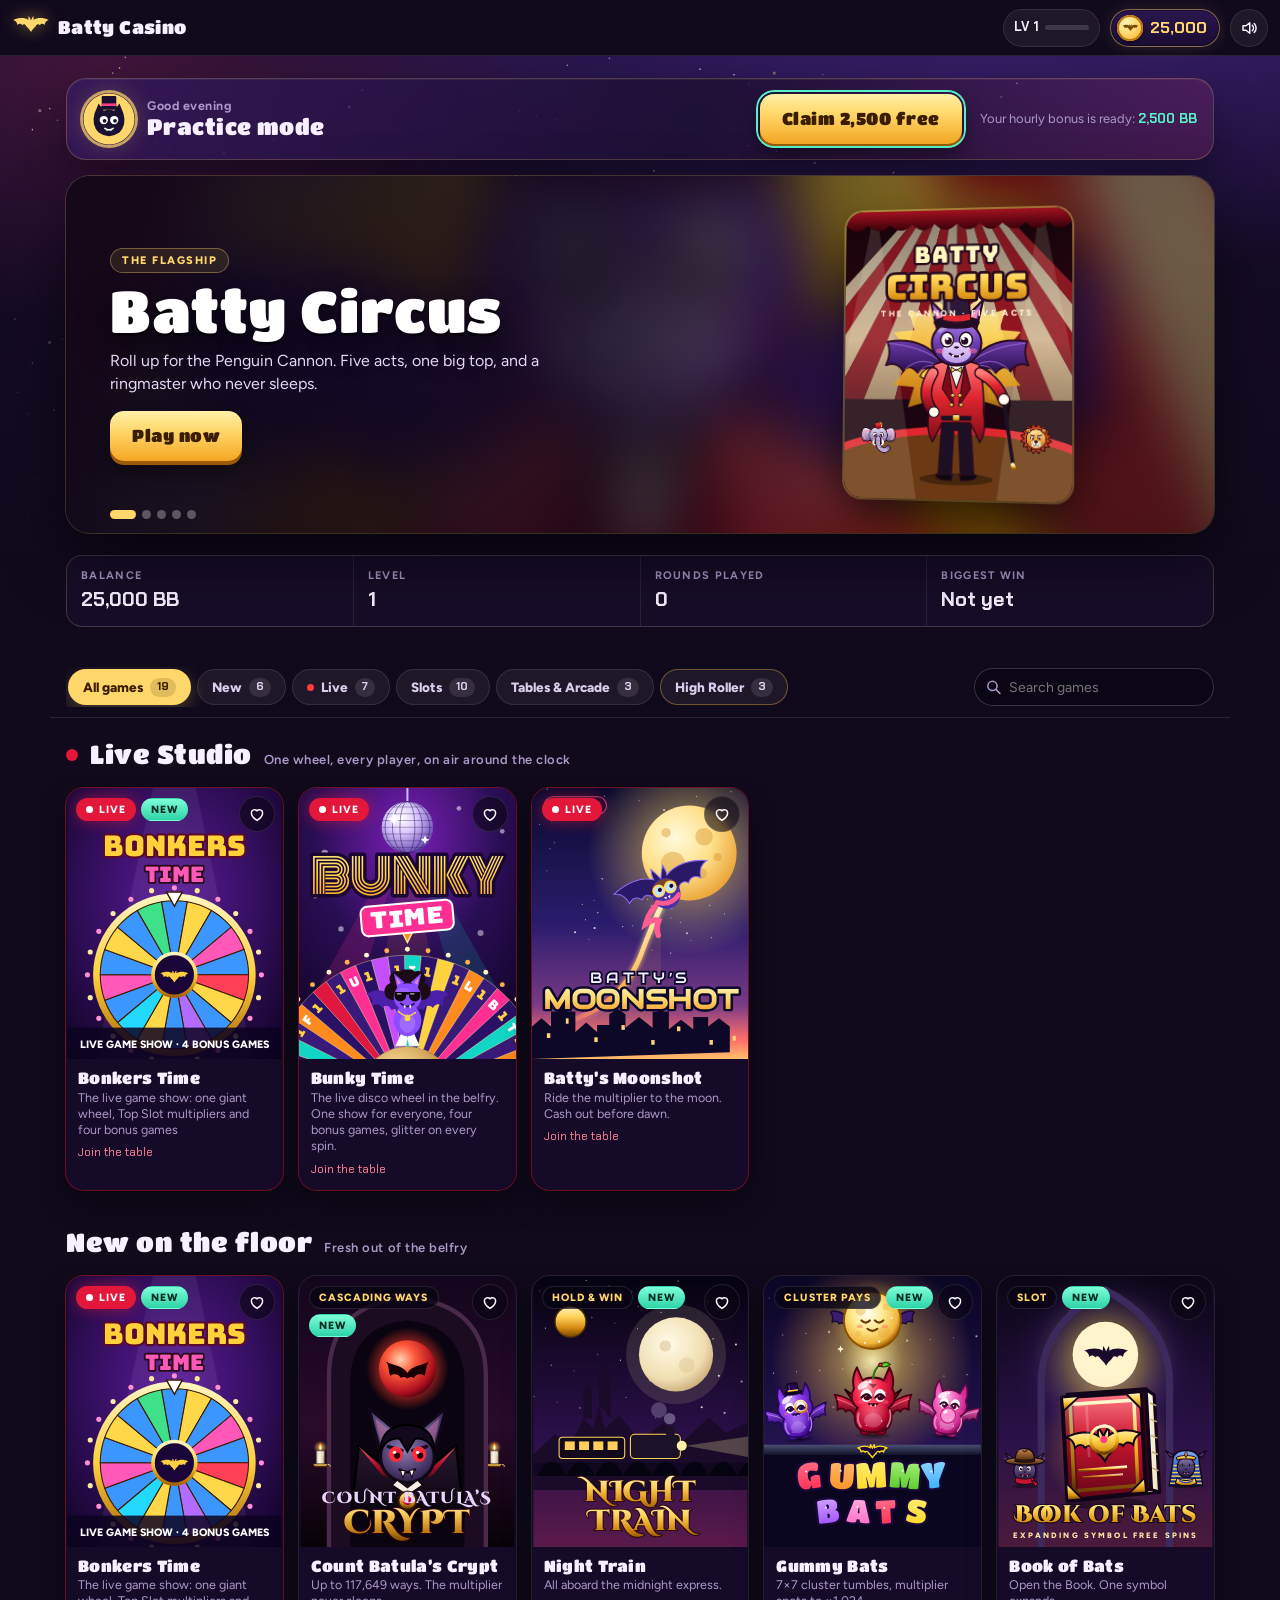
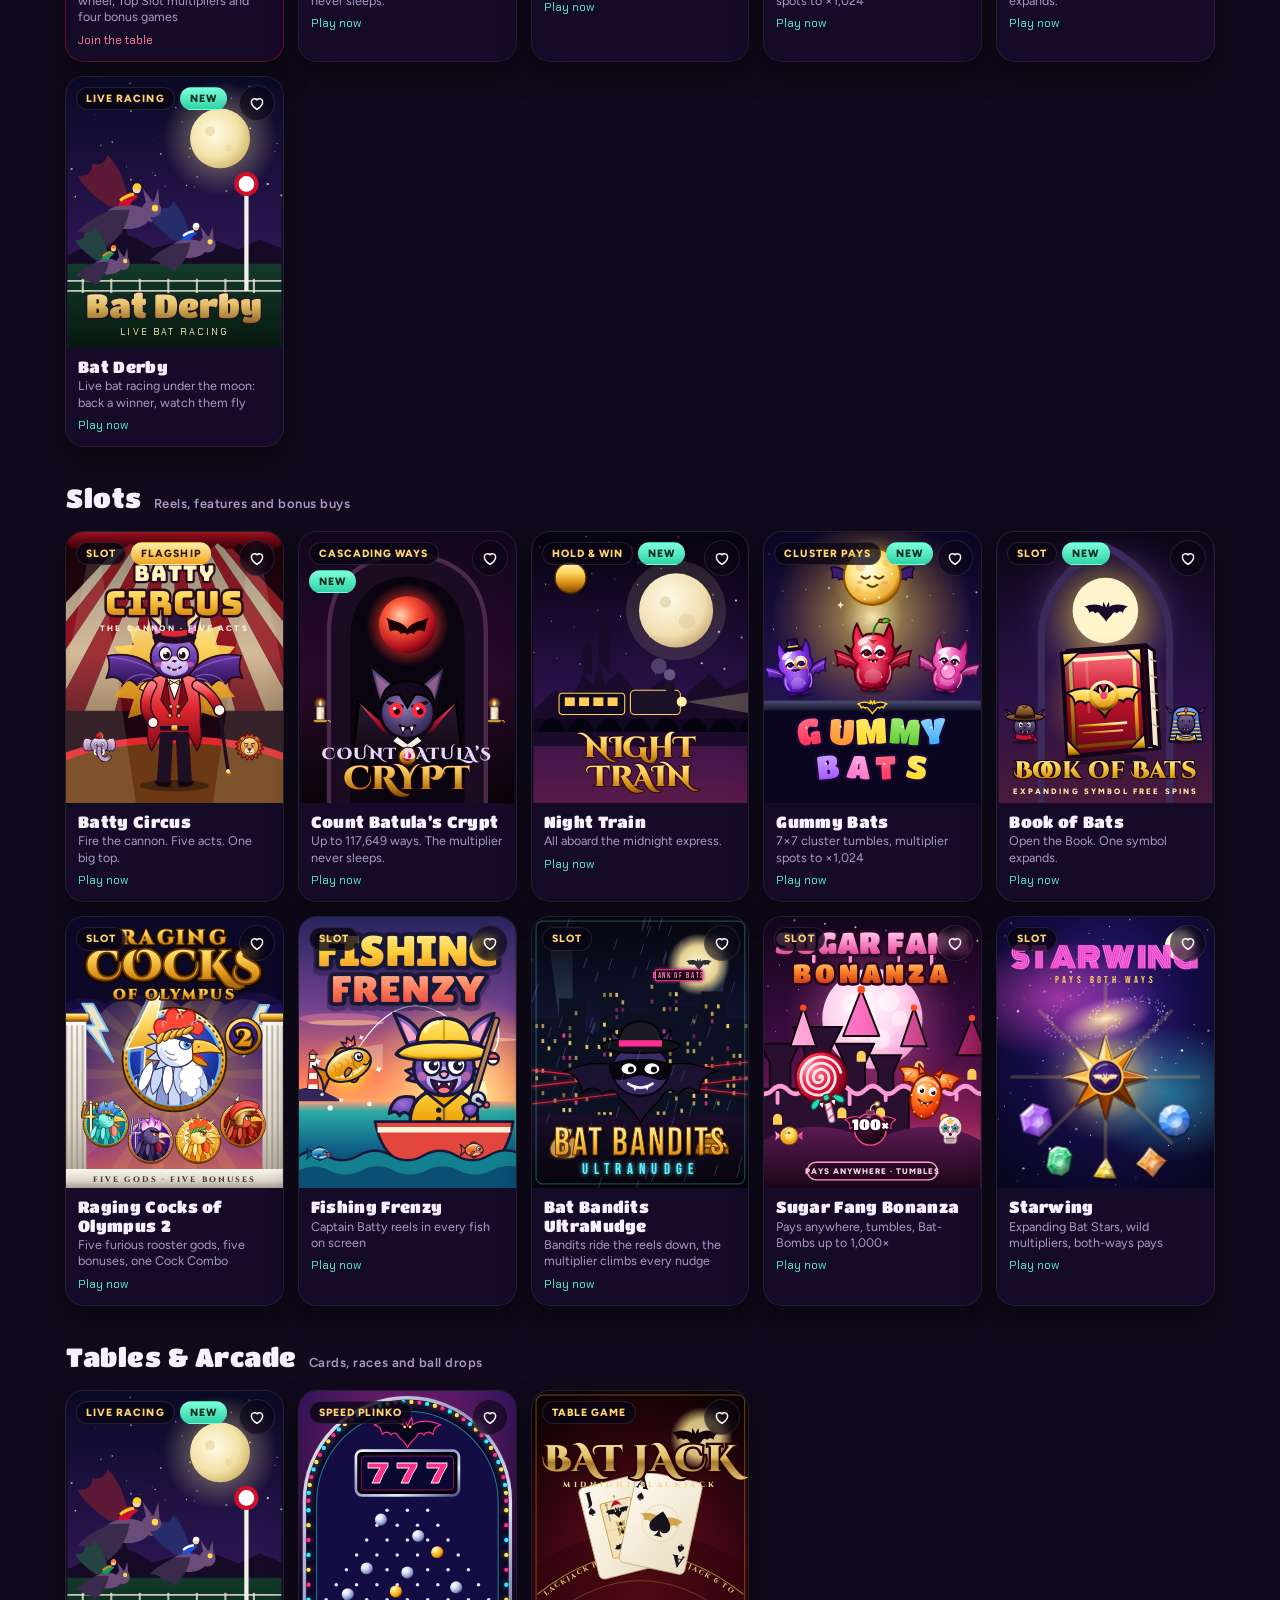
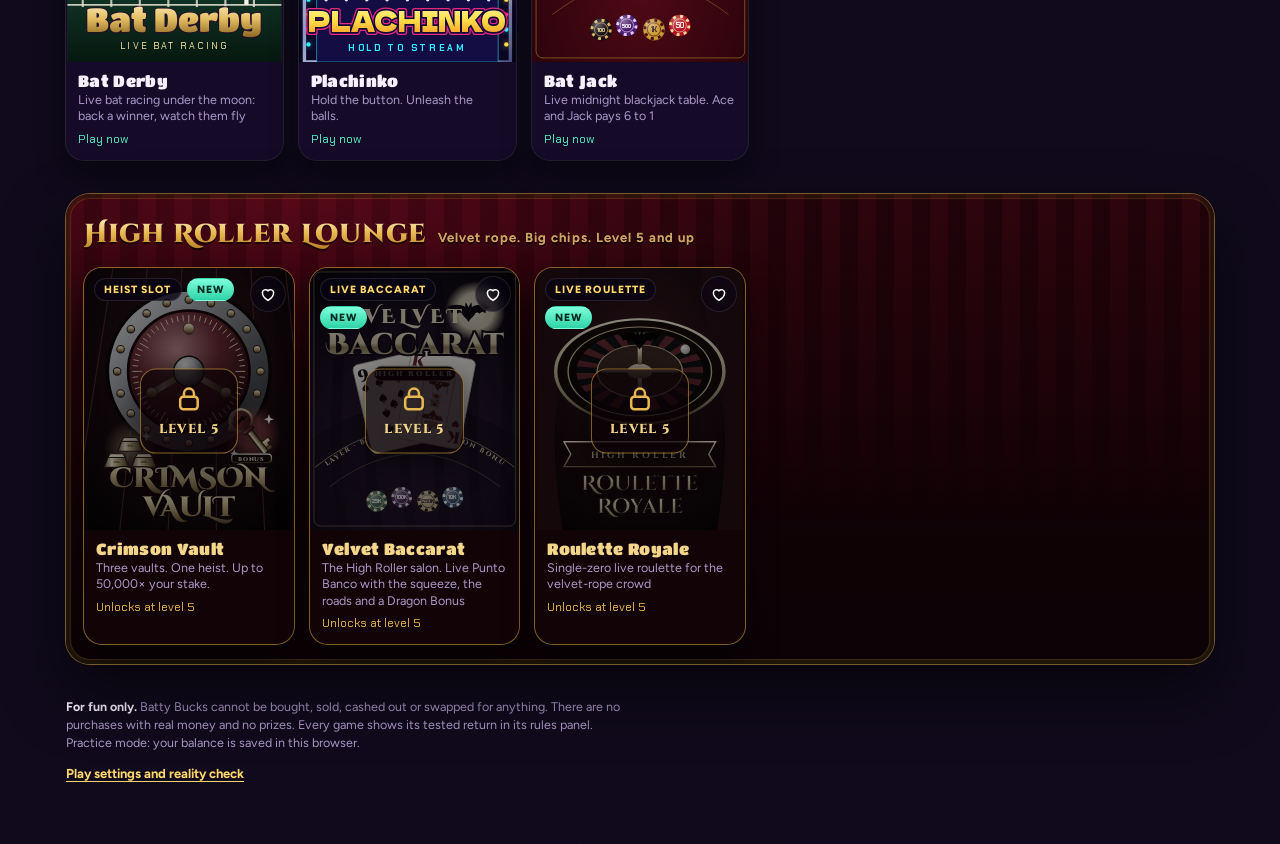
==== commit 12f9f05f: "Unlimited bets: any stake up to the player's balance in every game - Server: MAX_BET (1,000,000,000 " ====
--- a/index.html
+++ b/index.html
@@ -205,6 +205,19 @@
 .bc-stake button:hover:not(:disabled) { background: rgba(255, 255, 255, .14); }
 .bc-stake button:disabled { opacity: .35; }
 .bc-stake output { min-width: 92px; text-align: center; font-family: var(--f-num); font-weight: 700; font-size: 17px; font-variant-numeric: tabular-nums; line-height: 1.05; }
+.bc-stake output[role=button] { cursor: pointer; border-radius: 10px; padding: 2px 4px; }
+.bc-stake output[role=button]:hover:not([aria-disabled=true]) { background: rgba(255, 255, 255, .08); }
+.bc-stake output[aria-disabled=true] { cursor: default; }
+.bc-amt { display: grid; gap: 12px; }
+.bc-amt input { width: 100%; box-sizing: border-box; padding: 12px 14px; border-radius: 12px; border: 1px solid rgba(255, 215, 106, .45); background: rgba(0, 0, 0, .35); color: var(--ink); font-family: var(--f-num); font-weight: 700; font-size: 26px; text-align: center; font-variant-numeric: tabular-nums; }
+.bc-amt input:focus { outline: 2px solid var(--moon); outline-offset: 1px; }
+.bc-amt .bc-amt-say { margin: 0; text-align: center; font-size: 13px; color: var(--mute); min-height: 1.3em; }
+.bc-amt .bc-amt-say.bad { color: #ff8a8a; }
+.bc-amt-quick { display: grid; grid-template-columns: repeat(5, minmax(0, 1fr)); gap: 6px; }
+.bc-amt-quick button { padding: 9px 6px; border-radius: 10px; background: var(--glass); border: 1px solid var(--line); color: var(--ink); font-weight: 800; font-size: 13px; }
+.bc-amt-quick button:hover { background: rgba(255, 255, 255, .14); }
+.bc-amt-quick button.max { border-color: rgba(255, 215, 106, .6); color: var(--moon); }
+.bc-amt .bc-btn { width: 100%; }
 .bc-stake output small { display: block; font-family: var(--f-body); font-size: 9.5px; letter-spacing: .14em; text-transform: uppercase; color: var(--mute); font-weight: 700; }
 
 .bc-toasts { position: fixed; left: 0; right: 0; top: calc(var(--bar-h) + env(safe-area-inset-top, 0px) + 10px); z-index: 90; display: flex; flex-direction: column; align-items: center; gap: 8px; pointer-events: none; padding-inline: 16px; }
@@ -425,8 +438,8 @@
 <link rel="stylesheet" href="games/bunky/style.css?v=20261011g">
 <link rel="stylesheet" href="games/olympus/style.css?v=20261009b">
 <link rel="stylesheet" href="games/fishing/style.css?v=20261009b">
-<link rel="stylesheet" href="games/plachinko/style.css?v=20261009b">
-<link rel="stylesheet" href="games/moonshot/style.css?v=20261011q">
+<link rel="stylesheet" href="games/plachinko/style.css?v=20261011u">
+<link rel="stylesheet" href="games/moonshot/style.css?v=20261011u">
 <link rel="stylesheet" href="games/ultraheist/style.css?v=20261009b">
 <link rel="stylesheet" href="games/batjack/style.css?v=20261010a">
 <link rel="stylesheet" href="games/bonanza/style.css?v=20261011s">
@@ -501,11 +514,18 @@
      Two modes. Practice (no server): the balance lives in this browser. Online (api.php answered): the server owns the
      balance; bet() books the stake as "pending" until the server's reply arrives with the authoritative balance. */
   const STAKES = [20, 40, 100, 200, 400, 1000, 2000, 5000, 10000];
+  /* Players may bet any amount they can afford. MAX_BET is a technical ceiling (the server's too): it keeps the biggest
+     wins exactly representable. BIG_STEPS extend each game's stake ladder so the − / + buttons reach it. */
+  const MAX_BET = 1e9;
+  const BIG_STEPS = [20000, 25000, 50000, 100000, 250000, 500000, 1e6, 2.5e6, 5e6, 1e7, 2.5e7, 5e7, 1e8, 2.5e8, 5e8, 1e9];
+  const ladderOf = (base) => base.concat(BIG_STEPS.filter((v) => v > base[base.length - 1]));
   const subs = new Set();
   let shown = state.bal;
   const srv = { on: false, bal: 0, ver: -1, pending: 0, level: 1, xp: 0, me: null, site: null };
   const statOf = (id) => state.stats[id] || (state.stats[id] = { rounds: 0, wagered: 0, won: 0, best: 0 });
   const levelFloor = (L) => Math.round(10000 * Math.pow(L - 1, 1.6));
+  /* level rewards stop growing at level 100 (REWARD_LEVEL_CAP in lib/wallet.php): one huge bet can climb hundreds of levels */
+  const rewardLevel = (L) => Math.min(L, 100);
   const realBal = () => (srv.on ? srv.bal - srv.pending : state.bal);
   function emit() { if (!srv.on) save(); subs.forEach((f) => { try { f(shown, realBal()); } catch (e) { console.error(e); } }); }
   const deferred = [];
@@ -524,11 +544,11 @@
       if (srv.on) { srv.pending += amount; shown -= amount; emit(); return true; }
       state.bal -= amount; shown -= amount;
       const s = statOf(id); s.rounds++; s.wagered += amount; state.wagered += amount;
-      while (state.wagered >= levelFloor(state.level + 1)) {
-        state.level++;
-        const gift = 500 * state.level;
+      const from = state.level; let gift = 0;
+      while (state.wagered >= levelFloor(state.level + 1)) { state.level++; gift += 500 * rewardLevel(state.level); }
+      if (state.level > from) {   // one toast however many levels this bet climbed
         state.bal += gift; shown += gift;
-        setTimeout(() => { ui.toast('Level ' + state.level + '! +' + fmt(gift) + ' Batty Bucks'); sfx('level'); }, 400);
+        const L = state.level; setTimeout(() => { ui.toast('Level ' + L + '! +' + fmt(gift) + ' Batty Bucks'); sfx('level'); }, 400);
       }
       emit(); return true;
     },
@@ -610,7 +630,7 @@
   }
 
   const CLAIM_MS = 60 * 60 * 1000;
-  const claimAmount = () => (srv.on && srv.me ? srv.me.claimAmount : 2500 + 250 * (state.level - 1));
+  const claimAmount = () => (srv.on && srv.me ? srv.me.claimAmount : 2500 + 250 * (rewardLevel(state.level) - 1));
   let claimAt = 0;
   const claimReadyIn = () => (srv.on ? Math.max(0, claimAt - Date.now()) : Math.max(0, state.lastClaim + CLAIM_MS - Date.now()));
   async function claim() {
@@ -684,6 +704,10 @@
   /* ---------- formatting ---------- */
   const nf = new Intl.NumberFormat('en-GB', { maximumFractionDigits: 0 });
   const fmt = (n) => nf.format(Math.round(n));
+  /* compact amounts for tight spots: 250K, 1.5M, 1B (exact below 100,000) */
+  /* chip faces: 500, 5K, 2.5M, 1B */
+  const fmtChip = (n) => { const t = (x) => String(Math.round(x * 100) / 100); return n >= 1e9 ? t(n / 1e9) + 'B' : n >= 1e6 ? t(n / 1e6) + 'M' : n >= 1e3 ? t(n / 1e3) + 'K' : String(n); };
+  const fmtShort = (n) => { const t = (x) => String(Math.round(x * 100) / 100); return n >= 1e9 ? t(n / 1e9) + 'B' : n >= 1e6 ? t(n / 1e6) + 'M' : n >= 1e5 ? t(n / 1e3) + 'K' : fmt(n); };
   const fmtX = (x) => (x >= 100 ? Math.round(x) : x >= 10 ? Math.round(x * 10) / 10 : Math.round(x * 100) / 100) + '×';
 
   /* ---------- audio (all synthesised, nothing to download) ---------- */
@@ -907,18 +931,72 @@
       });
     },
     /* Stake picker. stake(container, {id, stakes?, onChange?}) -> {value, disabled} */
+    /* The stake control. − / + step through the game's ladder (extended up to MAX_BET); tapping the amount lets the
+       player type any stake (a multiple of o.step, default 20, from the ladder's first entry) or pick MAX. */
     stake(container, o) {
-      const stakes = o.stakes || STAKES;
+      const base = o.stakes || STAKES, step = o.step || 20, min = base[0], ladder = ladderOf(base);
+      const ok = (v) => Number.isInteger(v) && v >= min && v <= MAX_BET && v % step === 0;
       const pref = state.prefs[o.id + ':stake'];
-      let i = Math.max(0, stakes.indexOf(pref)); if (stakes.indexOf(pref) < 0) i = Math.min(2, stakes.length - 1);
-      const out = h('output', null), minus = h('button', { type: 'button', 'aria-label': 'Lower stake' }, '−'), plus = h('button', { type: 'button', 'aria-label': 'Raise stake' }, '+');
+      let v = ok(pref) ? pref : base[Math.min(2, base.length - 1)];
+      const out = h('output', { role: 'button', tabindex: '0', title: 'Tap to type any stake' }), minus = h('button', { type: 'button', 'aria-label': 'Lower stake' }, '−'), plus = h('button', { type: 'button', 'aria-label': 'Raise stake' }, '+');
       const box = h('div', { class: 'bc-stake' }, minus, out, plus);
       let disabled = false;
-      const paint = () => { out.innerHTML = fmt(stakes[i]) + '<small>' + (o.label || 'Stake · BB') + '</small>'; minus.disabled = disabled || i === 0; plus.disabled = disabled || i === stakes.length - 1; };
-      const move = (d) => { i = Math.max(0, Math.min(stakes.length - 1, i + d)); state.prefs[o.id + ':stake'] = stakes[i]; save(); sfx('click'); paint(); if (o.onChange) o.onChange(stakes[i]); };
+      const paint = () => {
+        out.innerHTML = fmtShort(v) + '<small>' + (o.label || 'Stake · BB') + '</small>';
+        out.setAttribute('aria-label', 'Stake ' + fmt(v) + ' BB. Tap to type any stake'); out.setAttribute('aria-disabled', disabled ? 'true' : 'false');
+        minus.disabled = disabled || v <= min; plus.disabled = disabled || v >= MAX_BET;
+      };
+      const set = (n) => { if (!ok(n) || n === v) { paint(); return; } v = n; state.prefs[o.id + ':stake'] = v; save(); sfx('click'); paint(); if (o.onChange) o.onChange(v); };
+      const move = (d) => { const n = d > 0 ? ladder.find((x) => x > v) : ladder.slice().reverse().find((x) => x < v); if (n !== undefined) set(n); };
+      const ask = () => { if (!disabled) ui.amount({ title: 'Set your stake', value: v, min, step, label: o.label }).then((n) => { if (n && !disabled) set(n); }); };
       minus.addEventListener('click', () => move(-1)); plus.addEventListener('click', () => move(1));
+      out.addEventListener('click', ask); out.addEventListener('keydown', (e) => { if (e.key === 'Enter' || e.key === ' ') { e.preventDefault(); ask(); } });
       paint(); container.append(box);
-      return { el: box, get value() { return stakes[i]; }, set disabled(d) { disabled = !!d; paint(); }, get disabled() { return disabled; } };
+      return { el: box, get value() { return v; }, set value(n) { set(n); }, set disabled(d) { disabled = !!d; paint(); }, get disabled() { return disabled; } };
+    },
+    /* Ask the player for an amount of BB: typed ("2.5m", "750k", "1,000") or from the quick buttons, including MAX (the
+       whole balance). Resolves with a whole multiple of o.step between o.min and min(balance, MAX_BET), or null. */
+    amount(o) {
+      return new Promise((res) => {
+        const step = o.step || 20, min = o.min || step;
+        const cap = () => Math.min(MAX_BET, Math.floor(realBal() / step) * step);
+        const parse = (t) => {
+          const m = String(t).toLowerCase().replace(/[,\s_]/g, '').match(/^(\d*\.?\d+)([kmb]?)$/);
+          if (!m) return NaN;
+          return Math.round(parseFloat(m[1]) * ({ '': 1, k: 1e3, m: 1e6, b: 1e9 })[m[2]]);
+        };
+        const input = h('input', { type: 'text', inputmode: 'decimal', autocomplete: 'off', spellcheck: 'false', 'aria-label': 'Amount in BB', value: fmt(o.value || min) });
+        const say = h('p', { class: 'bc-amt-say', 'aria-live': 'polite' });
+        const go = h('button', { type: 'button', class: 'bc-btn' }, o.action || 'Set stake');
+        let val = NaN, done = false;
+        const check = () => {
+          const raw = parse(input.value), c = cap();
+          val = Number.isFinite(raw) ? Math.floor(raw / step) * step : NaN;
+          let bad = '';
+          if (!Number.isFinite(val) || val <= 0) bad = 'Type an amount, like 5000, 250k or 2.5m.';
+          else if (val < min) bad = 'The smallest stake here is ' + fmt(min) + ' BB.';
+          else if (val > MAX_BET) bad = 'The most on one bet is ' + fmt(MAX_BET) + ' BB.';
+          else if (val > c) bad = 'That is more than your balance (' + fmt(realBal()) + ' BB).';
+          say.textContent = bad || '= ' + fmt(val) + ' BB' + (val !== raw ? ' (stakes go in steps of ' + fmt(step) + ')' : '');
+          say.classList.toggle('bad', !!bad); go.disabled = !!bad;
+        };
+        const put = (n) => { input.value = fmt(Math.max(min, Math.min(MAX_BET, n))); check(); };
+        const cur = () => (Number.isFinite(val) && val > 0 ? val : o.value || min);
+        const q = (label, fn, cls) => h('button', { type: 'button', class: cls || '', onclick: () => { sfx('click'); fn(); } }, label);
+        const quick = h('div', { class: 'bc-amt-quick' },
+          q('Min', () => put(min)), q('½', () => put(Math.floor(cur() / 2 / step) * step)), q('×2', () => put(cur() * 2)), q('×10', () => put(cur() * 10)),
+          q('MAX', () => { const c = cap(); if (c < min) { input.value = fmt(min); check(); } else put(c); }, 'max'));
+        const md = ui.modal(o.title || 'Set your stake', h('div', { class: 'bc-amt' }, input, say, quick, go, h('p', { class: 'bc-amt-say' }, 'Bet anything up to your balance. Balance: ' + fmt(realBal()) + ' BB')));
+        const finish = (n) => { if (done) return; done = true; md.close(); res(n); };
+        go.addEventListener('click', () => { check(); if (!go.disabled) finish(val); });
+        input.addEventListener('input', check);
+        input.addEventListener('keydown', (e) => { if (e.key === 'Enter') { e.preventDefault(); go.click(); } });
+        input.addEventListener('focus', () => input.select());
+        /* closing the modal any other way (✕, Escape, the veil) cancels */
+        const obs = new MutationObserver(() => { if (!document.body.contains(input)) { obs.disconnect(); if (!done) { done = true; res(null); } } });
+        obs.observe(document.body, { childList: true });
+        check(); setTimeout(() => { input.focus(); input.select(); }, 30);
+      });
     },
     /* Call when wallet.bet() fails. Tops the player up if they are skint, otherwise tells them to lower the stake. */
     broke() {
@@ -1173,7 +1251,7 @@
       claimBtn.classList.toggle('ready', left <= 0);
       claimBtn.textContent = left > 0 ? 'Next bonus in ' + Math.ceil(left / 60000) + ' min' : 'Claim ' + fmt(claimAmount()) + ' free';
       claimRing.style.setProperty('--p', left > 0 ? (100 - (left / CLAIM_MS) * 100).toFixed(1) + '%' : '100%');
-      claimNote.innerHTML = left > 0 ? 'Free Batty Bucks every hour. Higher levels claim more.' : 'Your hourly bonus is ready: <b>' + fmt(claimAmount()) + ' BB</b>';
+      claimNote.innerHTML = left > 0 ? 'Free Batty Bucks every hour. Higher levels claim more, up to level 100.' : 'Your hourly bonus is ready: <b>' + fmt(claimAmount()) + ' BB</b>';
       rescueBtn.hidden = realBal() >= 1000;
       paintStrip();
     };
@@ -1366,7 +1444,7 @@
     registerSW();
   }
 
-  const Batty = { h, rng, randInt, pickWeighted, wallet, STAKES, fmt, fmtX, audio, sfx, fx, ui, scope, registerGame, registerPage, boot, go, batPath: BAT, batSvg, notes: N,
+  const Batty = { h, rng, randInt, pickWeighted, wallet, STAKES, MAX_BET, ladderOf, fmt, fmtShort, fmtChip, fmtX, audio, sfx, fx, ui, scope, registerGame, registerPage, boot, go, batPath: BAT, batSvg, notes: N,
     api, play, refreshMe, installApp, canInstall, avatar, AV_COL, AV_ACC, ext, games, server: srv,
     get online() { return srv.on; }, get me() { return srv.me; }, get level() { return srv.on ? srv.level : state.level; } };
   return Batty;
@@ -1730,24 +1808,24 @@
 })();
 
 </script>
-<script src="games/bunky/game.js?v=20261011g"></script>
+<script src="games/bunky/game.js?v=20261011u"></script>
 <script src="games/olympus/game.js?v=20261009b"></script>
 <script src="games/fishing/game.js?v=20261009b"></script>
-<script src="games/plachinko/game.js?v=20261009b"></script>
-<script src="games/moonshot/game.js?v=20261011q"></script>
+<script src="games/plachinko/game.js?v=20261011u"></script>
+<script src="games/moonshot/game.js?v=20261011u"></script>
 <script src="games/ultraheist/game.js?v=20261009b"></script>
-<script src="games/batjack/game.js?v=20261010a"></script>
+<script src="games/batjack/game.js?v=20261011u"></script>
 <script src="games/bonanza/game.js?v=20261011s"></script>
 <script src="games/starwing/game.js?v=20261009b"></script>
 <script src="games/crypt/game.js?v=20261011a"></script>
 <script src="games/nighttrain/game.js?v=20261010b"></script>
 <script src="games/gummy/game.js?v=20261011a"></script>
 <script src="games/bookofbats/game.js?v=20261010b"></script>
-<script src="games/derby/game.js?v=20261011q"></script>
-<script src="games/bonkers/game.js?v=20261011q"></script>
-<script src="games/vault/game.js?v=20261011h"></script>
-<script src="games/baccarat/game.js?v=20261011c"></script>
-<script src="games/royale/game.js?v=20261011b"></script>
+<script src="games/derby/game.js?v=20261011u"></script>
+<script src="games/bonkers/game.js?v=20261011u"></script>
+<script src="games/vault/game.js?v=20261011u"></script>
+<script src="games/baccarat/game.js?v=20261011u"></script>
+<script src="games/royale/game.js?v=20261011u"></script>
 <script src="games/circus/math.js?v=R4"></script>
 <script src="games/circus/art.js?v=R4"></script>
 <script src="games/circus/game.js?v=R4"></script>
--- a/games/plachinko/style.css
+++ b/games/plachinko/style.css
@@ -331,6 +331,7 @@
 .g-plachinko-stake button:active:not(:disabled) { transform: translateY(2px); box-shadow: none; }
 .g-plachinko-stake button:disabled { opacity: .3; }
 .g-plachinko-stake output { flex: 1; min-width: 0; text-align: center; font-weight: 700; font-size: 20px; line-height: 1; font-variant-numeric: tabular-nums; color: var(--pk-yel); }
+.g-plachinko-stake output[role=button] { cursor: pointer; }
 .g-plachinko-stake output small { display: block; margin-top: 3px; font-size: 8.5px; letter-spacing: .14em; text-transform: uppercase; color: var(--pk-mute); }
 .g-plachinko-auto { grid-column: span 4; order: 6; height: 48px; border-radius: 14px; display: flex; flex-direction: column; align-items: center; justify-content: center; line-height: 1; background: linear-gradient(180deg, #2b2090, #130c52); border: 1px solid rgba(47, 240, 255, .55); box-shadow: 0 3px 0 #05030f, inset 0 1px 0 rgba(255, 255, 255, .2); touch-action: manipulation; }
 .g-plachinko-auto b { font-family: var(--pk-disp); font-weight: 400; font-size: 17px; letter-spacing: .08em; color: var(--pk-cyan); }
--- a/games/moonshot/style.css
+++ b/games/moonshot/style.css
@@ -188,6 +188,7 @@
 .g-moonshot .ms-stake button:hover:not(:disabled) { background: rgba(255, 255, 255, .08); }
 .g-moonshot .ms-stake button:disabled { opacity: .28; }
 .g-moonshot .ms-stake output { flex: 1; min-width: 0; text-align: center; font-family: var(--ms-fn); font-weight: 700; font-size: 17px; line-height: 1.02; font-variant-numeric: tabular-nums; }
+.g-moonshot .ms-stake output[role=button] { cursor: pointer; }
 .g-moonshot .ms-stake output small { display: block; font-family: var(--ms-fb); font-size: 8.5px; font-weight: 700; letter-spacing: .14em; text-transform: uppercase; color: var(--ms-mute); white-space: nowrap; }
 .g-moonshot .ms-auto { flex: 1; min-width: 0; height: 34px; display: flex; align-items: center; gap: 5px; padding-inline: 6px 8px; border-radius: 10px; background: rgba(4, 3, 20, .5); border: 1px solid var(--ms-line); font-size: 12px; font-weight: 700; color: var(--ms-mute); }
 .g-moonshot .ms-slot.auto-on .ms-auto { color: var(--ms-ink); border-color: color-mix(in srgb, var(--acc) 55%, transparent); }
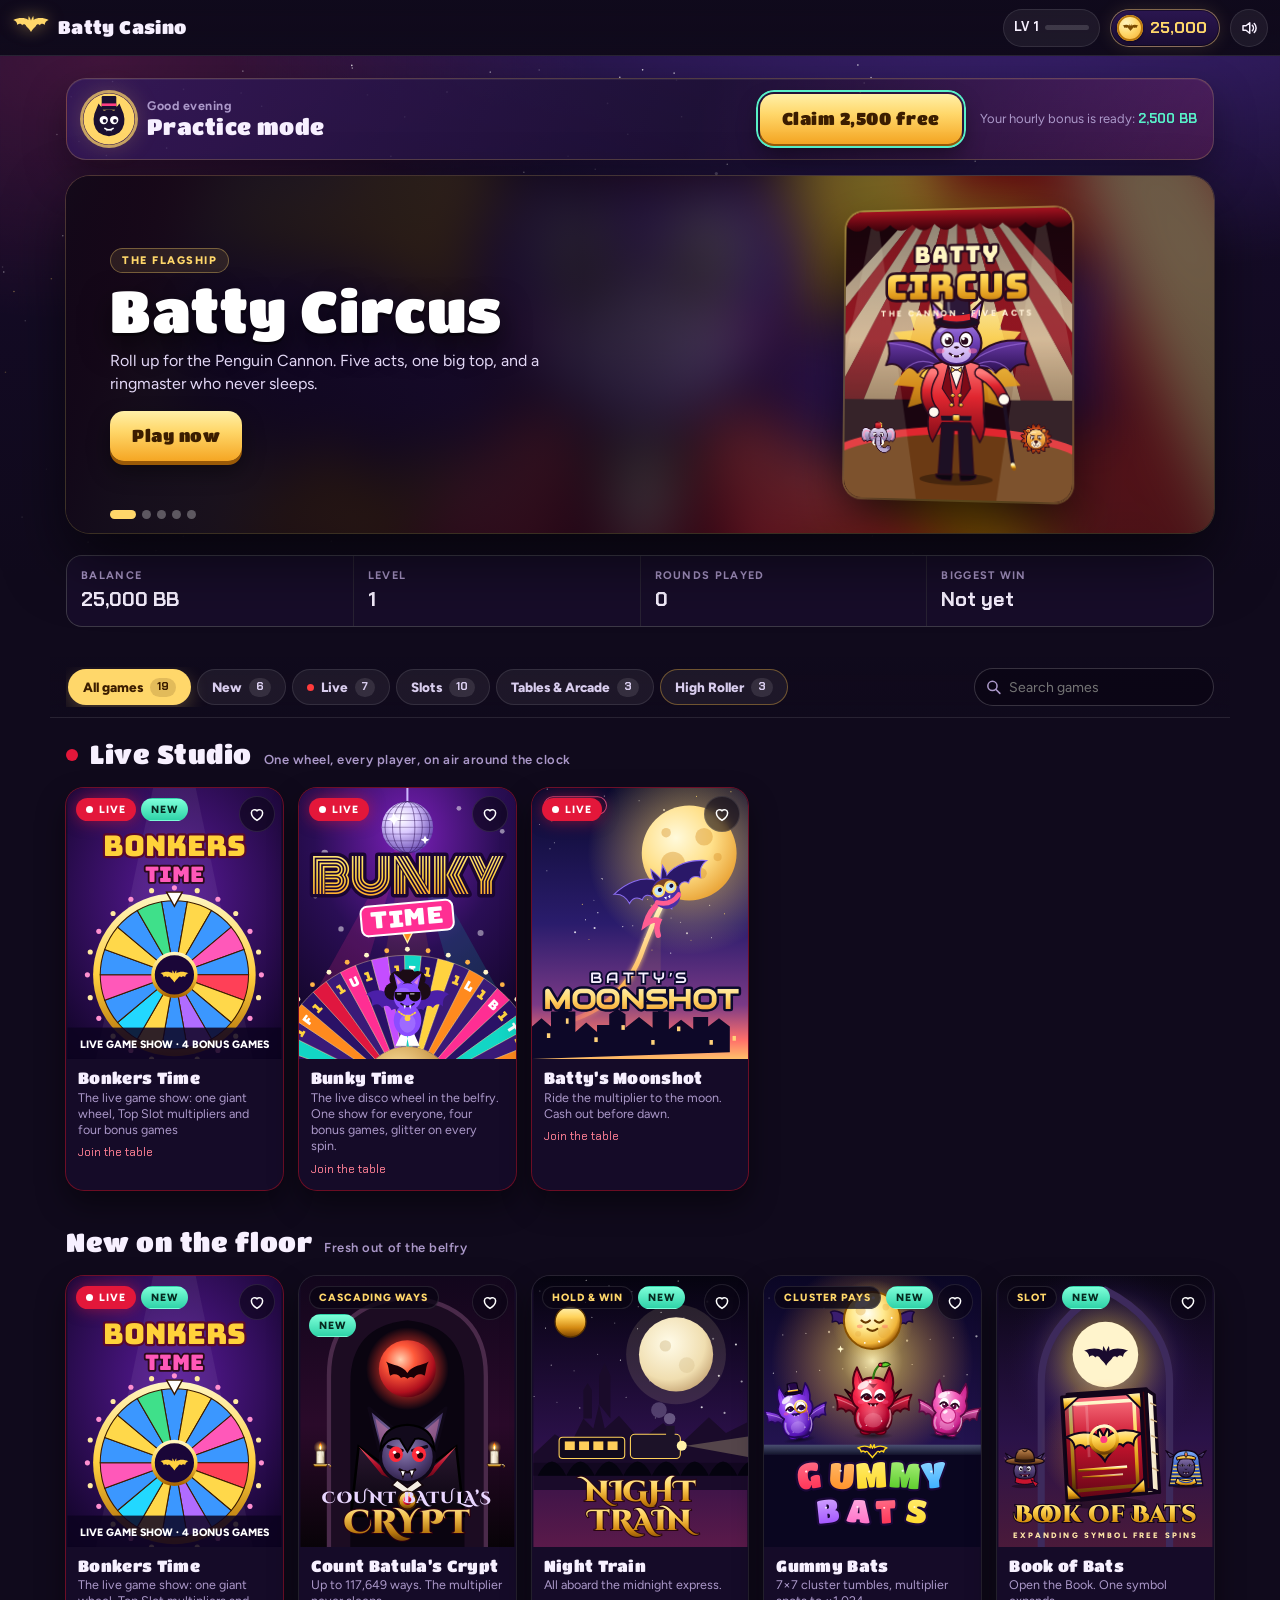
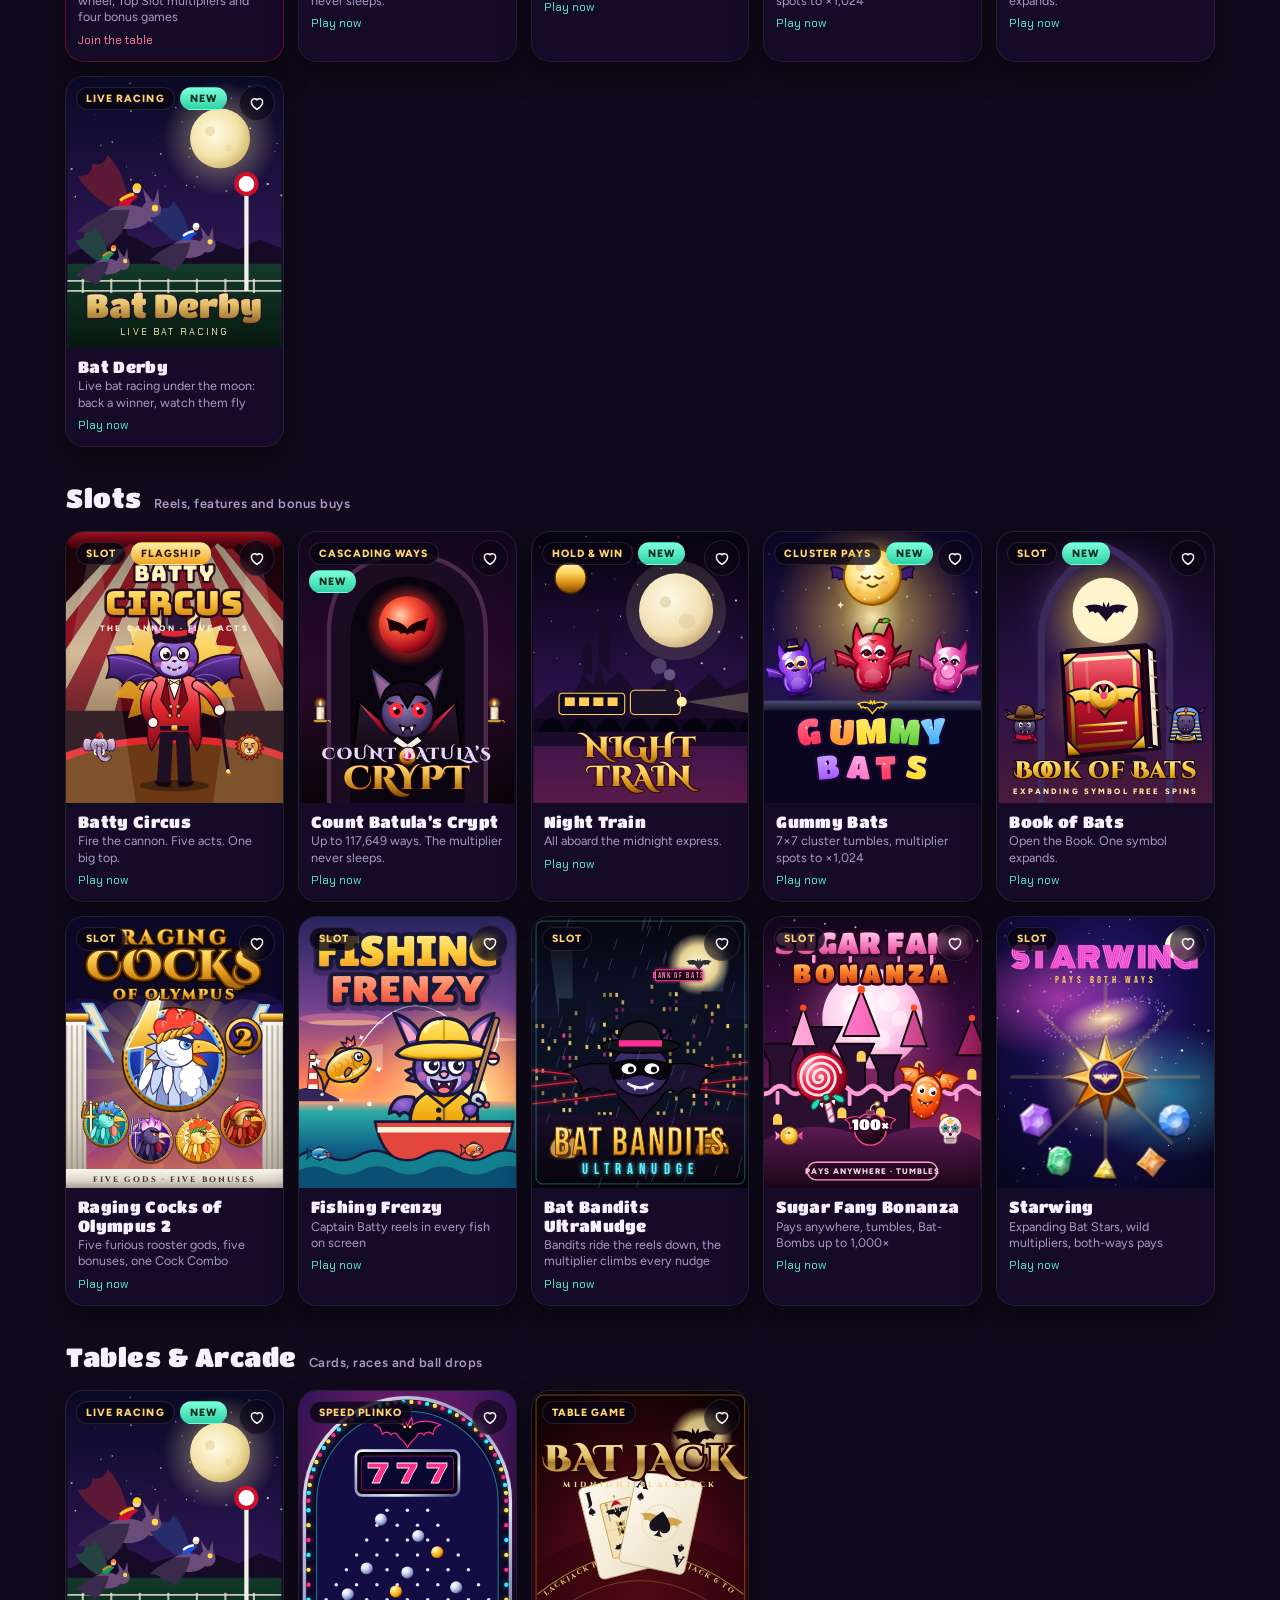
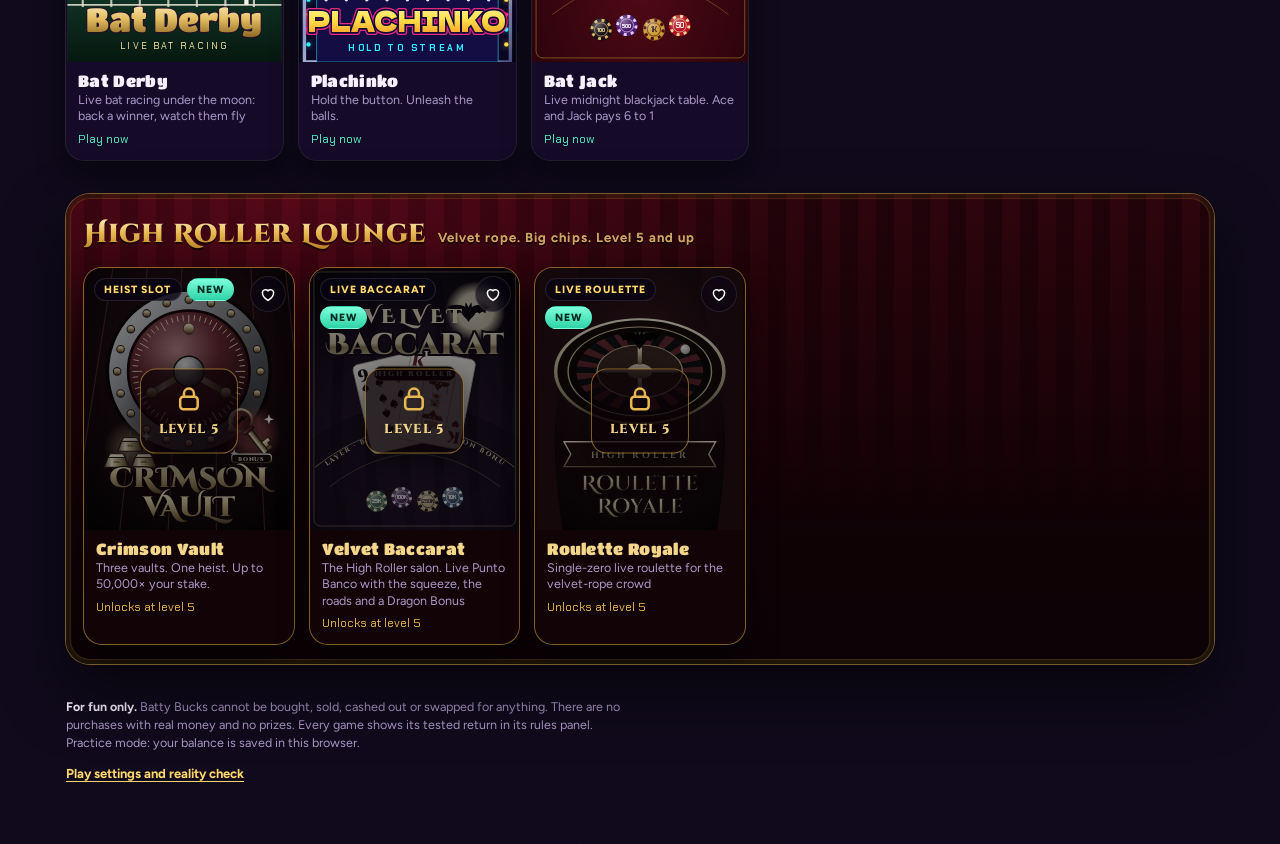
==== commit 181a4f01: "Fix players stuck on "Finish your current round first" The emergency top-up refused anyone with an o" ====
--- a/index.html
+++ b/index.html
@@ -648,7 +648,7 @@
     if (realBal() >= 1000) return false;
     if (srv.on) {
       if (!srv.me) return false;
-      try { await api('rescue'); shown = realBal(); emit(); sfx('coin'); ui.toast('Emergency bat-signal answered: +5,000 Batty Bucks'); return true; }
+      try { const j = await api('rescue'); shown = realBal(); emit(); sfx('coin'); ui.toast(j && j.message ? j.message : 'Emergency bat-signal answered: +5,000 Batty Bucks'); return true; }
       catch (e) { ui.toast(e.message); return false; }
     }
     state.bal += 5000; shown = state.bal; emit();
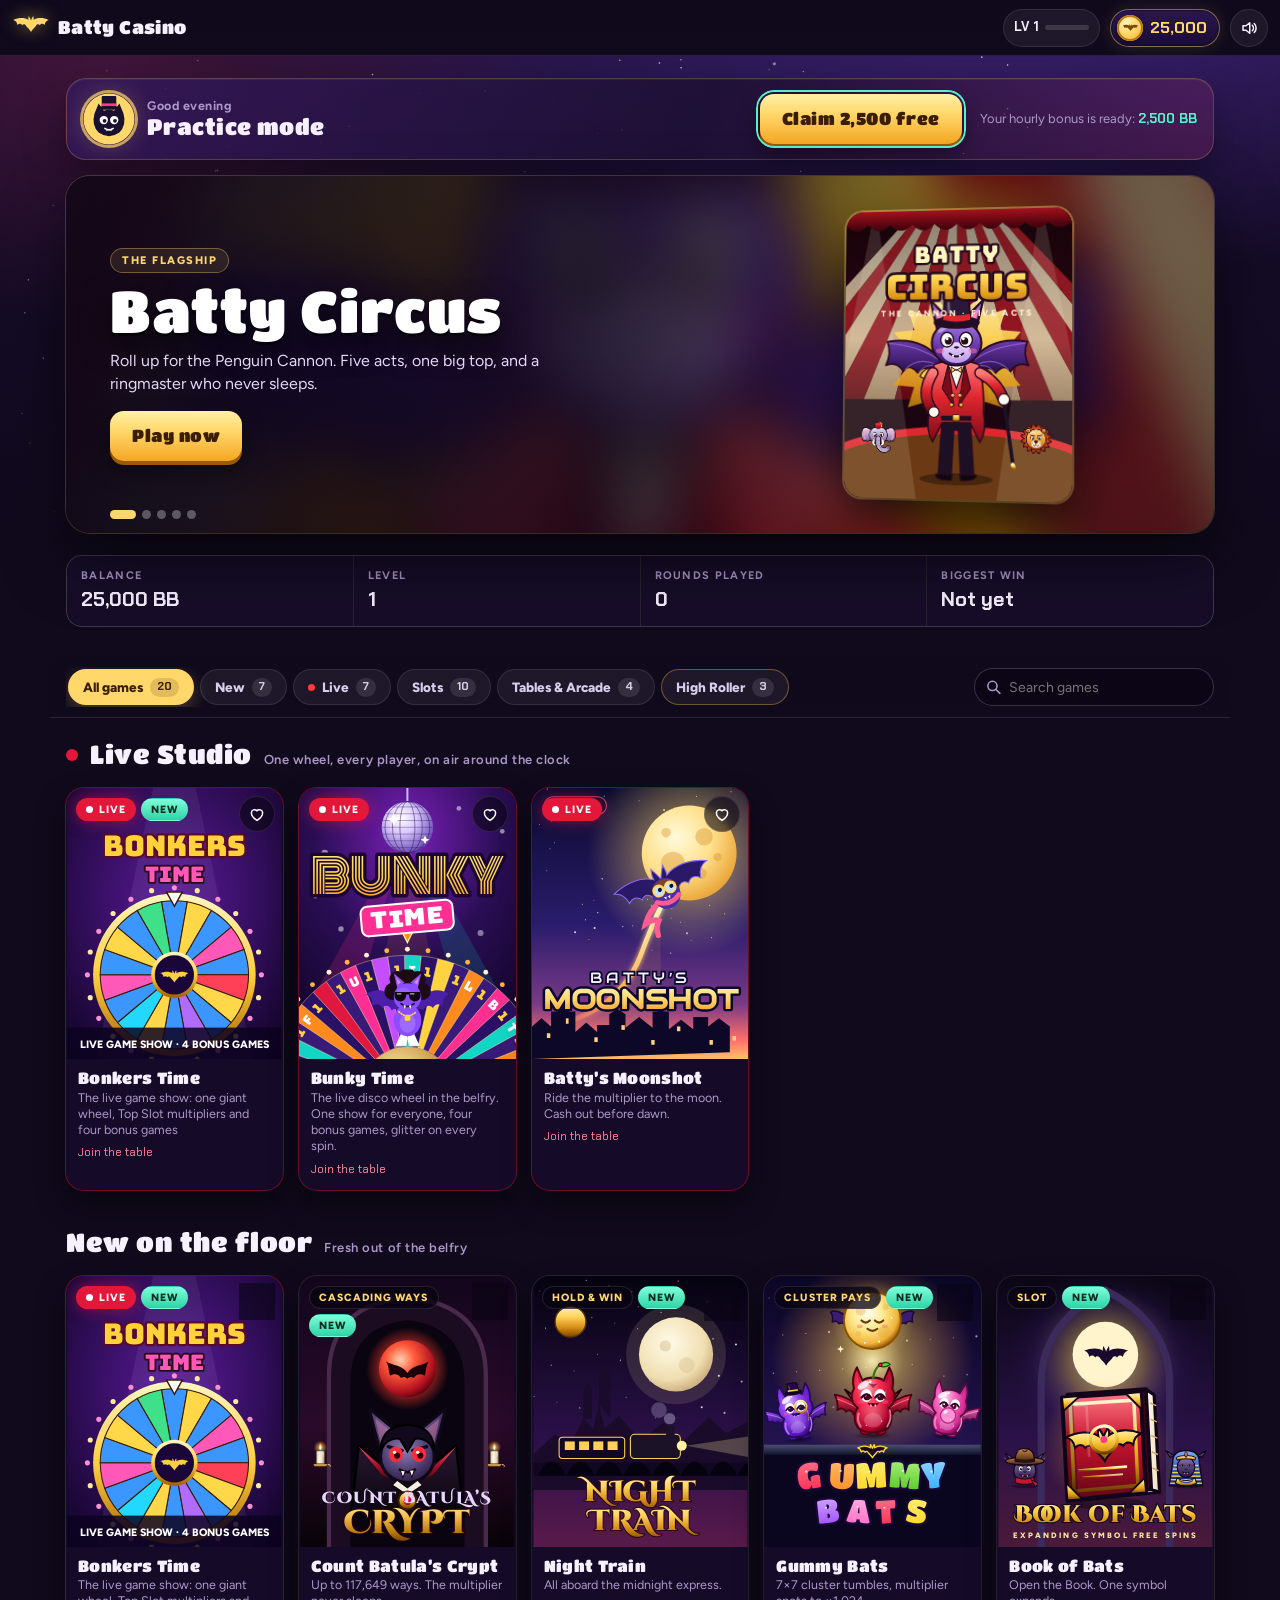
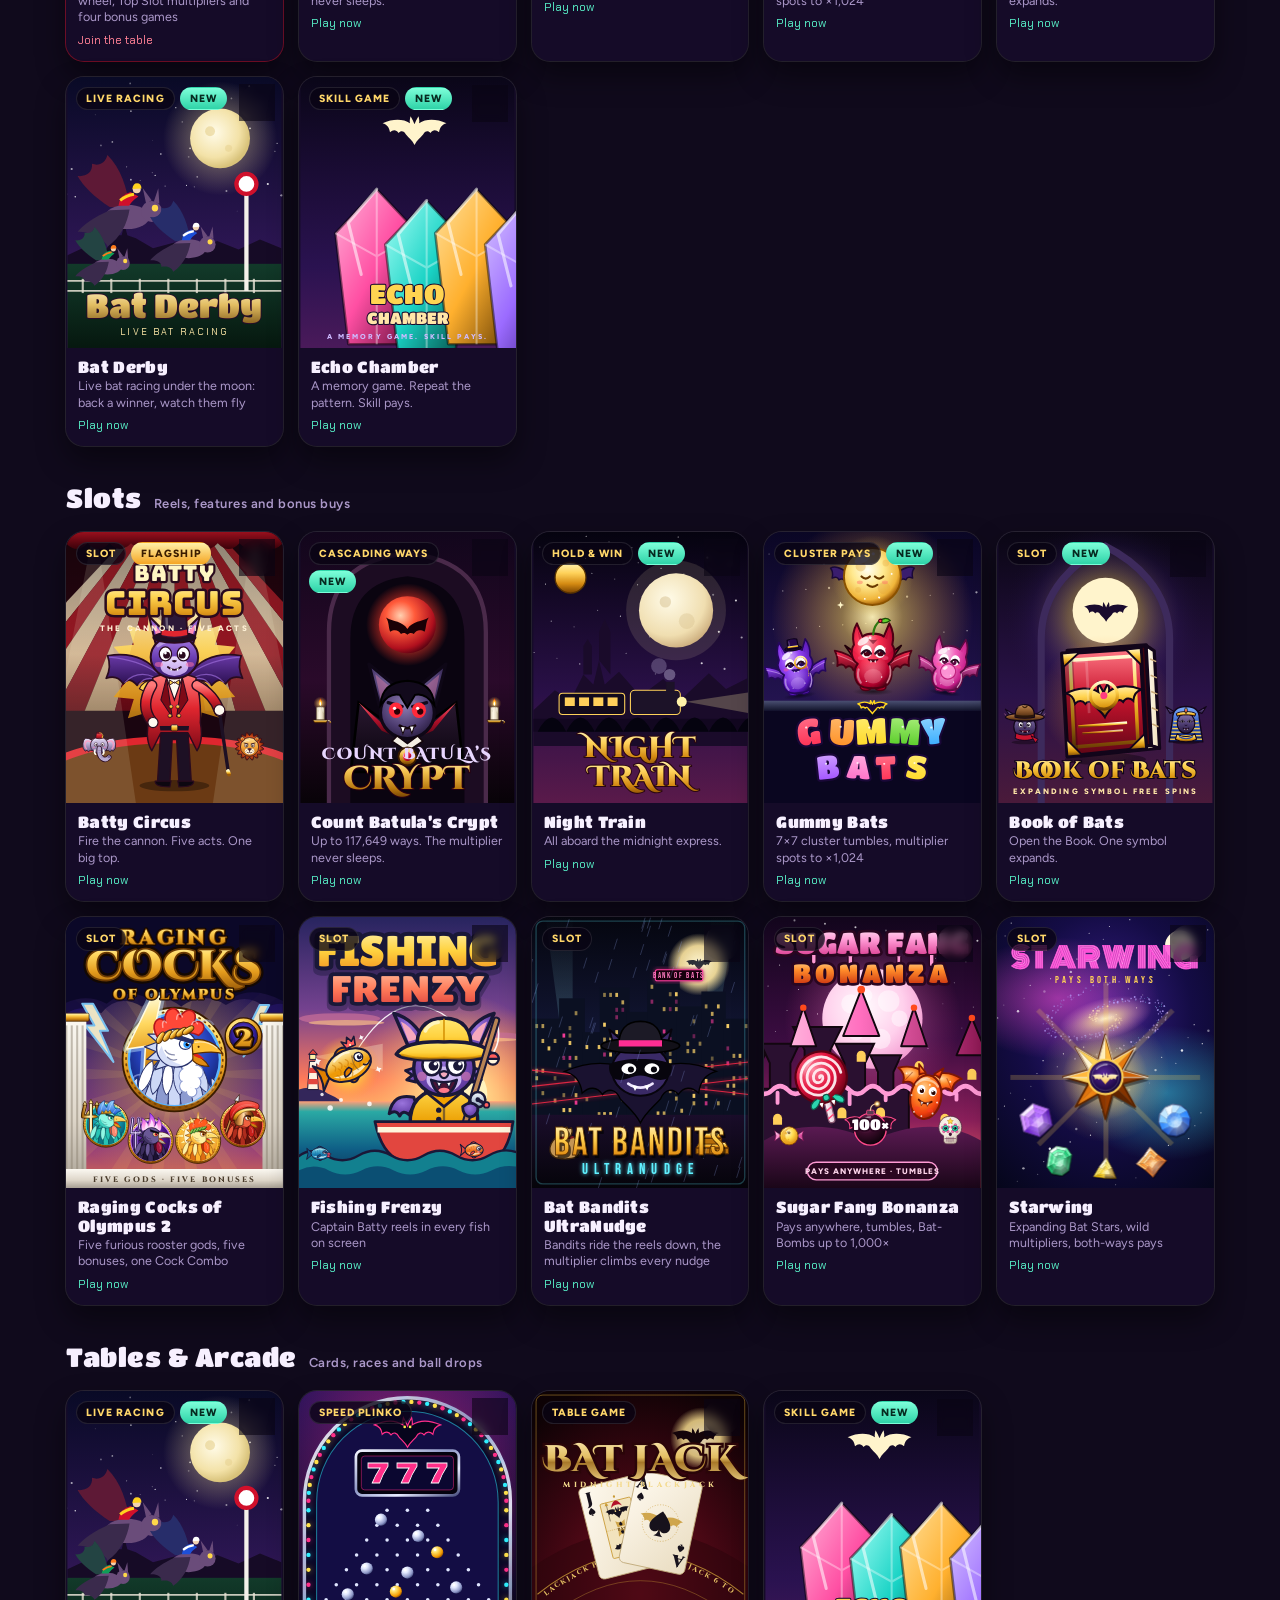
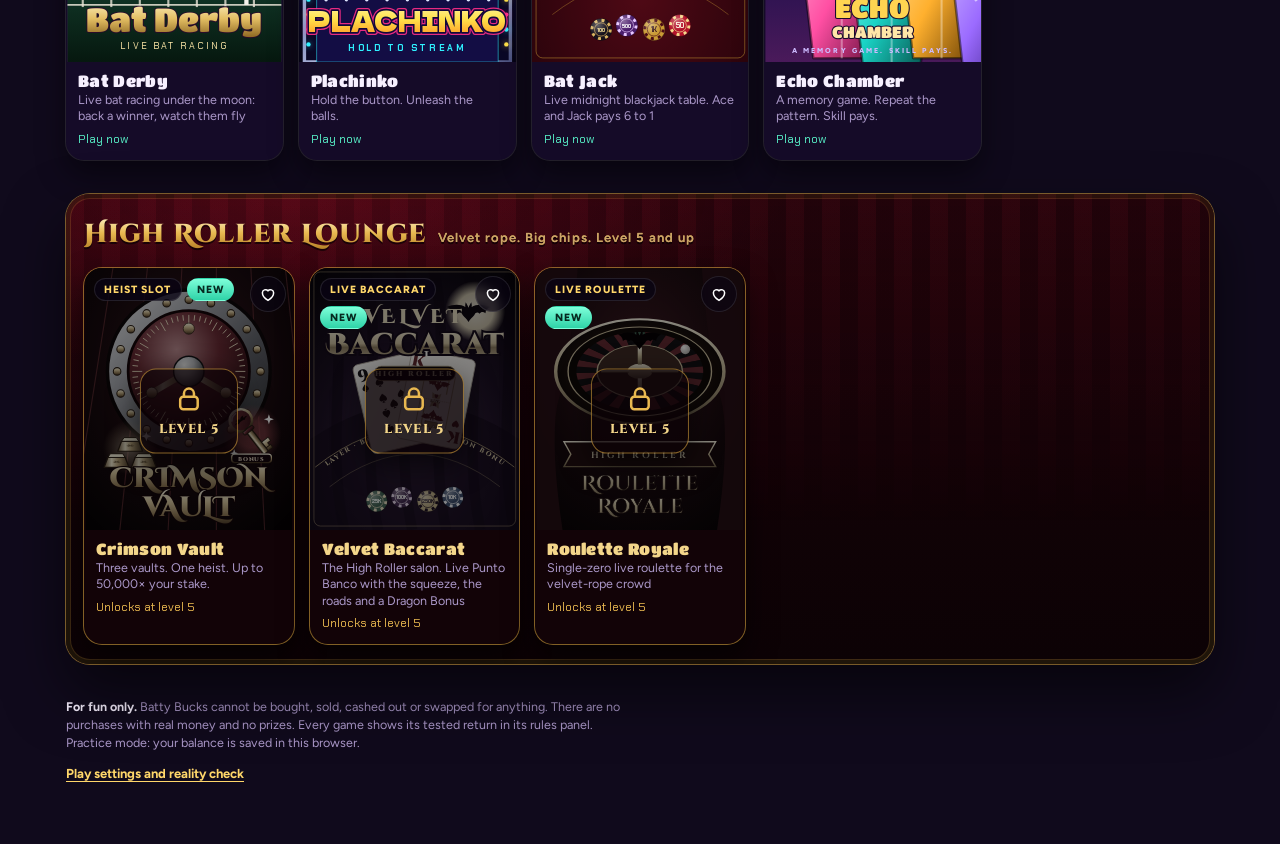
==== commit 5055461d: "Add the Batty Cup weekly tournament and the Echo Chamber memory game - Batty Cup: weekly ranking by " ====
--- a/index.html
+++ b/index.html
@@ -452,10 +452,11 @@
 <link rel="stylesheet" href="games/derby/style.css?v=20261011q">
 <link rel="stylesheet" href="games/bonkers/style.css?v=20261011q">
 <link rel="stylesheet" href="games/vault/style.css?v=20261011h">
+<link rel="stylesheet" href="games/echo/style.css?v=20261012a">
 <link rel="stylesheet" href="games/baccarat/style.css?v=20261011c">
 <link rel="stylesheet" href="games/royale/style.css?v=20261011b">
 <!-- Platform: Daily Prize Wheel, Bat Pass, Belfry Shop -->
-<link rel="stylesheet" href="core/platform.css?v=20261011f">
+<link rel="stylesheet" href="core/platform.css?v=20261012a">
 </head>
 <body>
 <div id="batty-app"></div>
@@ -1051,7 +1052,7 @@
   }
 
   /* ---------- registry, shell, lobby ---------- */
-  const ORDER = ['circus', 'bonkers', 'crypt', 'nighttrain', 'gummy', 'bookofbats', 'derby', 'bunky', 'olympus', 'fishing', 'plachinko', 'moonshot', 'ultraheist', 'batjack', 'bonanza', 'starwing', 'vault', 'baccarat', 'royale'];
+  const ORDER = ['circus', 'bonkers', 'crypt', 'nighttrain', 'gummy', 'bookofbats', 'derby', 'bunky', 'olympus', 'fishing', 'plachinko', 'moonshot', 'ultraheist', 'batjack', 'bonanza', 'starwing', 'vault', 'baccarat', 'royale', 'echo'];
   const games = {}, pages = {};
   let app, bar, stage, current = null, curPage = null, balEl, lvlEl, booted = false;
   const ext = { settings: settingsModal }; // filled in by the online features: authCard, lobbyTop, lobbyBottom; core/platform.js: lobbyPlatform, barPlatform, avatarParts, passEvent
@@ -1134,7 +1135,7 @@
 
   /* ---------- lobby sections ----------
      A game picks its shelf with def.section ('slots' | 'live' | 'tables' | 'arcade' | 'highroller'); older games fall back to this map. */
-  const SECTION_OF = { bunky: 'live', bonkers: 'live', moonshot: 'live', batjack: 'tables', baccarat: 'highroller', royale: 'highroller', vault: 'highroller', plachinko: 'arcade', derby: 'arcade' };
+  const SECTION_OF = { bunky: 'live', bonkers: 'live', moonshot: 'live', batjack: 'tables', baccarat: 'highroller', royale: 'highroller', vault: 'highroller', plachinko: 'arcade', derby: 'arcade', echo: 'arcade' };
   const secOf = (g) => g.section || SECTION_OF[g.id] || (/table/i.test(g.tag || '') ? 'tables' : 'slots');
   const HR_LEVEL = 5;
   const SHELVES = [
@@ -1455,8 +1456,8 @@
 (function () {
   'use strict';
   const B = Batty, h = B.h, fmt = B.fmt;
-  const GN = { bunky: 'Bunky Time', olympus: 'Raging Cocks of Olympus 2', fishing: 'Fishing Frenzy', plachinko: 'Plachinko', moonshot: "Batty's Moonshot", ultraheist: 'Bat Bandits UltraNudge', batjack: 'Bat Jack', bonanza: 'Sugar Fang Bonanza', starwing: 'Starwing', circus: 'Batty Circus', crypt: "Count Batula's Crypt", nighttrain: 'Night Train', gummy: 'Gummy Bats', bookofbats: 'Book of Bats', derby: 'Bat Derby', bonkers: 'Bonkers Time', vault: 'Crimson Vault', baccarat: 'Velvet Baccarat', royale: 'Roulette Royale' };
-  const GS = { bunky: 'Bunky Time', olympus: 'Raging Cocks', fishing: 'Fishing Frenzy', plachinko: 'Plachinko', moonshot: 'Moonshot', ultraheist: 'Bat Bandits', batjack: 'Bat Jack', bonanza: 'Sugar Fang', starwing: 'Starwing', circus: 'Batty Circus', crypt: "Batula's Crypt", nighttrain: 'Night Train', gummy: 'Gummy Bats', bookofbats: 'Book of Bats', derby: 'Bat Derby', bonkers: 'Bonkers Time', vault: 'Crimson Vault', baccarat: 'Velvet Baccarat', royale: 'Roulette Royale' };
+  const GN = { bunky: 'Bunky Time', olympus: 'Raging Cocks of Olympus 2', fishing: 'Fishing Frenzy', plachinko: 'Plachinko', moonshot: "Batty's Moonshot", ultraheist: 'Bat Bandits UltraNudge', batjack: 'Bat Jack', bonanza: 'Sugar Fang Bonanza', starwing: 'Starwing', circus: 'Batty Circus', crypt: "Count Batula's Crypt", nighttrain: 'Night Train', gummy: 'Gummy Bats', bookofbats: 'Book of Bats', derby: 'Bat Derby', bonkers: 'Bonkers Time', vault: 'Crimson Vault', baccarat: 'Velvet Baccarat', royale: 'Roulette Royale', echo: 'Echo Chamber' };
+  const GS = { bunky: 'Bunky Time', olympus: 'Raging Cocks', fishing: 'Fishing Frenzy', plachinko: 'Plachinko', moonshot: 'Moonshot', ultraheist: 'Bat Bandits', batjack: 'Bat Jack', bonanza: 'Sugar Fang', starwing: 'Starwing', circus: 'Batty Circus', crypt: "Batula's Crypt", nighttrain: 'Night Train', gummy: 'Gummy Bats', bookofbats: 'Book of Bats', derby: 'Bat Derby', bonkers: 'Bonkers Time', vault: 'Crimson Vault', baccarat: 'Velvet Baccarat', royale: 'Roulette Royale', echo: 'Echo Chamber' };
   const xs = (x) => (x >= 100 ? fmt(x) : (Math.round(x * 100) / 100).toFixed(x >= 10 ? 1 : 2)) + '×';
   const ago = (t) => { const s = Math.max(0, Math.round(Date.now() / 1000 - t)); return s < 60 ? 'just now' : s < 3600 ? Math.floor(s / 60) + ' min ago' : s < 86400 ? Math.floor(s / 3600) + ' h ago' : Math.floor(s / 86400) + ' d ago'; };
   const date = (t) => new Date(t * 1000).toLocaleDateString('en-GB', { day: 'numeric', month: 'short', year: 'numeric' });
@@ -1616,7 +1617,7 @@
     title: 'Leaderboards',
     mount(root) {
       const lb = leaderboardWidget({ board: 'rich' });
-      root.append(h('div', { class: 'pg-wrap' }, h('h1', { class: 'pg-h1' }, 'Leaderboards'), h('p', { class: 'pg-sub' }, 'Weeks run Monday to Sunday, UK time.'), lb.el));
+      root.append(h('div', { class: 'pg-wrap' }, h('h1', { class: 'pg-h1' }, 'Leaderboards'), h('p', { class: 'pg-sub' }, 'Weeks run Monday to Sunday, UK time. ', srv.on && srv.me ? h('a', { href: '#cup' }, 'Enter the Batty Cup') : null), lb.el));
       return { destroy: lb.destroy };
     },
   });
@@ -1824,13 +1825,14 @@
 <script src="games/derby/game.js?v=20261011u"></script>
 <script src="games/bonkers/game.js?v=20261011u"></script>
 <script src="games/vault/game.js?v=20261011u"></script>
+<script src="games/echo/game.js?v=20261012a"></script>
 <script src="games/baccarat/game.js?v=20261011u"></script>
 <script src="games/royale/game.js?v=20261011u"></script>
 <script src="games/circus/math.js?v=R4"></script>
 <script src="games/circus/art.js?v=R4"></script>
 <script src="games/circus/game.js?v=R4"></script>
 <!-- Platform: Daily Prize Wheel, Bat Pass, Belfry Shop (online mode only) -->
-<script src="core/platform.js?v=20261011f"></script>
+<script src="core/platform.js?v=20261012a"></script>
 <script>
 // This should never occur with a complete deployment; make a partial FTP upload obvious.
 if (!Batty.games.circus) {
--- a/games/echo/style.css
+++ b/games/echo/style.css
@@ -0,0 +1,76 @@
+/* Echo Chamber: a memory game in a bat cave of glowing crystals. */
+.g-echo { flex: none; width: 100%; --ink: #f4eeff; --gold: #ffd451; --mute: #b9a8e0; position: relative; display: flex; flex-direction: column; min-height: 0; height: calc(100dvh - var(--bar-h) - env(safe-area-inset-top, 0px)); overflow: hidden; overflow: clip; isolation: isolate;
+  color: var(--ink); background: #0b0618; font-family: var(--f-body); user-select: none; -webkit-user-select: none; }
+.g-echo button { touch-action: manipulation; font: inherit; color: inherit; cursor: pointer; border: 0; background: none; }
+.g-echo [hidden] { display: none !important; }
+.g-echo .ec-bg { position: absolute; inset: 0; z-index: -1; --storm: .12; }
+.g-echo .ec-cave { width: 100%; height: 100%; display: block; }
+.g-echo .ec-storm { position: absolute; inset: 0; background: radial-gradient(90% 60% at 50% 0%, rgba(120, 90, 255, .5), transparent 70%), repeating-linear-gradient(100deg, rgba(180, 160, 255, .07) 0 2px, transparent 2px 14px); opacity: var(--storm); transition: opacity 1.2s; }
+.g-echo .ec-flash { position: absolute; inset: 0; background: #fff; opacity: 0; pointer-events: none; }
+.g-echo .ec-bg.zap .ec-flash { animation: ec-zap .7s ease-out; }
+@keyframes ec-zap { 0% { opacity: .9; } 12% { opacity: 0; } 22% { opacity: .7; } 100% { opacity: 0; } }
+.g-echo .ec-title { padding: 10px 16px 0; text-align: center; display: grid; gap: 2px; }
+.g-echo .ec-title b { font-family: var(--f-display); font-weight: 400; font-size: 24px; color: var(--gold); text-shadow: 0 2px 0 #5a2d00; }
+.g-echo .ec-title span { font-size: 12.5px; color: var(--mute); }
+.g-echo .ec-main-area { flex: 1 1 auto; min-height: 0; display: grid; grid-template-columns: 112px minmax(0, 1fr); gap: 10px; padding: 8px 14px; align-items: stretch; }
+.g-echo .ec-ladder { list-style: none; margin: 0; padding: 0; display: flex; flex-direction: column; gap: 3px; min-height: 0; }
+.g-echo .ec-ladder li { flex: 1 1 0; min-height: 0; display: grid; grid-template-columns: 26px 1fr; grid-template-rows: 1fr 1fr; align-items: center; column-gap: 6px; padding: 0 8px; border-radius: 9px; background: rgba(255, 255, 255, .05); border: 1px solid rgba(255, 255, 255, .08); line-height: 1; transition: background .3s, transform .3s; overflow: hidden; }
+.g-echo .ec-ladder li b { grid-row: 1 / 3; font-size: 12px; color: var(--mute); }
+.g-echo .ec-ladder li span { font-family: var(--f-num); font-weight: 700; font-size: 13px; font-variant-numeric: tabular-nums; align-self: end; }
+.g-echo .ec-ladder li small { font-size: 9.5px; color: var(--mute); align-self: start; letter-spacing: .04em; }
+.g-echo .ec-ladder li.done { background: rgba(25, 211, 197, .16); border-color: rgba(25, 211, 197, .5); }
+.g-echo .ec-ladder li.now { background: rgba(255, 212, 81, .2); border-color: var(--gold); box-shadow: 0 0 14px rgba(255, 212, 81, .35); }
+.g-echo .ec-ladder li.pop { animation: ec-pop .5s; }
+@keyframes ec-pop { 40% { transform: scale(1.1); } }
+.g-echo .ec-stage { position: relative; display: flex; flex-direction: column; align-items: center; justify-content: space-between; gap: 8px; min-height: 0; }
+.g-echo .ec-bat { width: clamp(64px, 14vh, 110px); aspect-ratio: 1; flex: none; color: #fff4cc; filter: drop-shadow(0 0 16px rgba(255, 244, 204, .5)); transform: translateY(calc(var(--rise, 0) * -6px)); animation: ec-hover 2.4s ease-in-out infinite; }
+.g-echo .ec-bat svg { width: 100%; height: 100%; display: block; }
+.g-echo .ec-bat svg, .g-echo .ec-bat svg path { fill: #fff4cc; }
+.g-echo .ec-bat.fall { animation: ec-fall 1.1s cubic-bezier(.5, 0, 1, .6) forwards; }
+@keyframes ec-hover { 50% { transform: translateY(-8px) rotate(2deg); } }
+@keyframes ec-fall { to { transform: translateY(120px) rotate(160deg); opacity: .2; } }
+.g-echo .ec-msg { text-align: center; font-weight: 800; font-size: 15px; min-height: 2.6em; display: grid; place-items: center; padding: 0 8px; color: #e5dcff; }
+.g-echo .ec-msg.gold { color: var(--gold); }
+.g-echo .ec-pads { display: grid; grid-template-columns: repeat(4, minmax(0, 1fr)); gap: clamp(6px, 2vw, 16px); width: min(100%, 560px); flex: 1 1 auto; min-height: 0; max-height: 260px; margin-block: auto; }
+.g-echo .ec-pad { position: relative; min-width: 0; min-height: 0; border-radius: 18px; padding: 6px; background: rgba(255, 255, 255, .04); border: 2px solid rgba(255, 255, 255, .1); transition: transform .12s, filter .12s, box-shadow .12s; filter: saturate(.55) brightness(.7); }
+.g-echo .ec-pad svg { width: 100%; height: 100%; display: block; }
+.g-echo .ec-pad kbd { position: absolute; left: 8px; top: 6px; font: 700 11px var(--f-num); color: rgba(255, 255, 255, .55); }
+.g-echo .ec-pad.lit { filter: none; transform: translateY(-6px) scale(1.04); border-color: var(--c2); box-shadow: 0 0 34px var(--c), inset 0 0 24px var(--c); }
+.g-echo .ec-pad.wrong { animation: ec-shake .4s; border-color: #ff3d5a; }
+.g-echo .ec-pad:disabled { cursor: default; }
+.g-echo .ec-pad:not(:disabled):hover { filter: saturate(.9) brightness(.95); }
+@keyframes ec-shake { 25% { transform: translateX(-6px); } 75% { transform: translateX(6px); } }
+.g-echo .ec-dots { display: flex; gap: 5px; flex-wrap: wrap; justify-content: center; min-height: 12px; }
+.g-echo .ec-dots i { width: 10px; height: 10px; border-radius: 50%; background: rgba(255, 255, 255, .18); transition: background .15s, transform .15s; }
+.g-echo .ec-dots i.on { background: var(--gold); transform: scale(1.2); }
+.g-echo .ec-bar { flex: none; display: grid; grid-template-columns: auto minmax(0, 1fr) auto; gap: 12px; align-items: center; padding: 10px 14px calc(10px + env(safe-area-inset-bottom, 0px)); background: linear-gradient(180deg, rgba(10, 5, 24, .6), rgba(10, 5, 24, .95)); border-top: 1px solid rgba(255, 255, 255, .1); }
+.g-echo .ec-info { display: flex; gap: 18px; justify-content: center; }
+.g-echo .ec-info .it { display: grid; gap: 1px; text-align: center; }
+.g-echo .ec-info small { font-size: 10px; letter-spacing: .14em; text-transform: uppercase; color: var(--mute); font-weight: 800; }
+.g-echo .ec-info output { font-family: var(--f-num); font-weight: 700; font-size: 20px; font-variant-numeric: tabular-nums; }
+.g-echo .ec-info .w output { color: var(--gold); }
+.g-echo .ec-acts { display: flex; gap: 10px; }
+.g-echo .ec-main, .g-echo .ec-cash { min-width: 132px; min-height: 54px; padding: 8px 16px; border-radius: 14px; font-weight: 800; display: grid; place-items: center; line-height: 1.15; }
+.g-echo .ec-main small, .g-echo .ec-cash small { font-size: 10.5px; letter-spacing: .1em; text-transform: uppercase; opacity: .85; }
+.g-echo .ec-main b, .g-echo .ec-cash b { font-size: 17px; font-variant-numeric: tabular-nums; }
+.g-echo .ec-main span, .g-echo .ec-cash span { font-size: 11px; opacity: .85; }
+.g-echo .ec-main.go { background: linear-gradient(#ffe08a, #ffb02e); color: #3a1c00; font-size: 20px; box-shadow: 0 4px 0 #9a5a07; }
+.g-echo .ec-main.fly { background: linear-gradient(#b99bff, #7a4dff); color: #fff; box-shadow: 0 4px 0 #3a1c8a; }
+.g-echo .ec-main.wait { background: rgba(255, 255, 255, .08); color: var(--mute); }
+.g-echo .ec-cash { background: linear-gradient(#5eead4, #14b8a6); color: #032e2a; box-shadow: 0 4px 0 #0a6a5f; }
+.g-echo .ec-main:active:not(:disabled), .g-echo .ec-cash:active { transform: translateY(3px); box-shadow: none; }
+.ec-rules h3 { margin: 16px 0 6px; } .ec-rules ul { padding-left: 18px; display: grid; gap: 6px; }
+.ec-pt { width: 100%; border-collapse: collapse; font-variant-numeric: tabular-nums; } .ec-pt th, .ec-pt td { padding: 5px 8px; border-bottom: 1px solid rgba(255, 255, 255, .1); text-align: center; }
+@media (max-width: 700px) {
+  .g-echo .ec-title b { font-size: 20px; } .g-echo .ec-title span { display: none; }
+  .g-echo .ec-main-area { grid-template-columns: minmax(0, 1fr); grid-template-rows: auto minmax(0, 1fr); gap: 6px; padding: 6px 10px; }
+  .g-echo .ec-ladder { flex-direction: row; overflow-x: auto; scrollbar-width: none; order: 0; }
+  .g-echo .ec-ladder { flex-direction: row-reverse; }
+  .g-echo .ec-ladder li { flex: 0 0 64px; height: 44px; grid-template-columns: 1fr; grid-template-rows: auto auto auto; row-gap: 0; padding: 4px; text-align: center; }
+  .g-echo .ec-ladder li b { grid-row: auto; } .g-echo .ec-ladder li small { display: none; }
+  .g-echo .ec-bat { width: 56px; }
+  .g-echo .ec-bar { grid-template-columns: 1fr 1fr; grid-template-areas: 'stake info' 'acts acts'; gap: 8px 10px; padding: 8px 10px calc(8px + env(safe-area-inset-bottom, 0px)); }
+  .g-echo .ec-stakebox { grid-area: stake; } .g-echo .ec-info { grid-area: info; gap: 10px; } .g-echo .ec-acts { grid-area: acts; }
+  .g-echo .ec-acts > * { flex: 1; }
+}
+@media (prefers-reduced-motion: reduce) { .g-echo .ec-bat, .g-echo .ec-bat.fall { animation: none; } }
--- a/core/platform.css
+++ b/core/platform.css
@@ -708,3 +708,53 @@
   .fx-storm b svg { opacity: .8; }
   .sh-card:hover, .pl-tile:hover, .lk-tile:hover, .sh-deal:hover, .sh-cratebanner:hover { transform: none; }
 }
+
+
+/* ---------- the Batty Cup ---------- */
+.pl-lobby .pl-cup { grid-column: 1 / -1; display: flex; align-items: center; gap: 16px; background: radial-gradient(120% 140% at 0% 0%, rgba(255, 215, 106, .22), transparent 55%), linear-gradient(135deg, #2c1650, #1a0b2e); border: 1px solid rgba(255, 215, 106, .35); }
+.pl-cup-art { flex: none; width: 70px; height: 70px; filter: drop-shadow(0 6px 14px rgba(255, 190, 40, .45)); }
+.pl-cup-art svg, .cp-art svg { width: 100%; height: 100%; display: block; }
+.pl-cup-txt { min-width: 0; display: grid; gap: 3px; justify-items: start; }
+.pl-cup-txt b { font-family: var(--f-display); font-weight: 400; font-size: 22px; color: var(--moon); overflow-wrap: anywhere; }
+.pl-cup-txt span { color: #d9cdee; font-size: 13.5px; }
+.cp-page { gap: 16px; }
+.cp-hero { display: grid; grid-template-columns: auto minmax(0, 1fr); gap: 6px 18px; align-items: center; padding: 18px; border-radius: 22px; background: radial-gradient(120% 140% at 0% 0%, rgba(255, 215, 106, .24), transparent 55%), linear-gradient(135deg, #2c1650, #170c2b); border: 1px solid rgba(255, 215, 106, .4); }
+.cp-art { width: 96px; height: 96px; filter: drop-shadow(0 8px 18px rgba(255, 190, 40, .5)); }
+.cp-txt small, .cp-mine small, .cp-last small { display: block; color: var(--mute); font-weight: 800; font-size: 11px; letter-spacing: .14em; text-transform: uppercase; }
+.cp-txt p { margin: 6px 0 0; color: #d9cdee; }
+.cp-time { color: var(--moon); font-variant-numeric: tabular-nums; }
+.cp-prizes { grid-column: 1 / -1; list-style: none; margin: 6px 0 0; padding: 0; display: grid; grid-template-columns: repeat(4, minmax(0, 1fr)); gap: 8px; }
+.cp-prizes li { display: grid; gap: 2px; padding: 10px; border-radius: 14px; background: rgba(0, 0, 0, .3); border: 1px solid var(--line); text-align: center; min-width: 0; }
+.cp-prizes li b { font-size: 12px; letter-spacing: .08em; text-transform: uppercase; color: var(--mute); }
+.cp-prizes li span { font-family: var(--f-num); font-weight: 700; font-variant-numeric: tabular-nums; font-size: 15px; overflow-wrap: anywhere; }
+.cp-prizes li .pl-coin { display: inline-block; width: 15px; height: 15px; vertical-align: -2px; margin-right: 4px; }
+.cp-prizes .p1 { border-color: rgba(255, 215, 106, .6); background: rgba(255, 215, 106, .12); }
+.cp-prizes .p1 b { color: var(--moon); }
+.cp-mine { display: flex; align-items: center; justify-content: space-between; gap: 16px; flex-wrap: wrap; padding: 16px 18px; border-radius: 18px; background: var(--glass); border: 1px solid var(--line); }
+.cp-mine.in { border-color: rgba(255, 215, 106, .45); }
+.cp-mine > div { display: grid; gap: 2px; min-width: 0; }
+.cp-mine span { color: #d9cdee; font-size: 13.5px; }
+.cp-bigx { font-family: var(--f-display); font-weight: 400; font-size: 38px; color: var(--moon); line-height: 1.05; }
+.cp-rank { text-align: right; justify-items: end; }
+.cp-rank b { font-family: var(--f-display); font-weight: 400; font-size: 30px; }
+.cp-last { padding: 14px 16px; border-radius: 16px; background: rgba(0, 0, 0, .25); border: 1px solid var(--line); }
+.cp-last ol { list-style: none; margin: 8px 0 0; padding: 0; display: flex; gap: 8px 18px; flex-wrap: wrap; }
+.cp-last li { display: flex; align-items: center; gap: 6px; font-size: 14px; }
+.cp-last li i { font-style: normal; color: var(--moon); font-weight: 700; }
+.cp-row .who { min-width: 0; }
+.cp-row .who small { display: block; overflow: hidden; text-overflow: ellipsis; white-space: nowrap; }
+.cp-v { display: grid; justify-items: end; gap: 1px; }
+.cp-v small { color: var(--mute); font-size: 11px; display: inline-flex; align-items: center; gap: 4px; }
+.cp-v small .pl-coin { width: 12px; height: 12px; display: inline-block; }
+.cp-how { padding: 12px 16px; border-radius: 14px; background: rgba(0, 0, 0, .2); border: 1px solid var(--line); color: #d9cdee; font-size: 14px; }
+.cp-how summary { cursor: pointer; font-weight: 800; color: var(--ink); }
+.cp-how ul { margin: 10px 0 0; padding-left: 18px; display: grid; gap: 6px; }
+@media (max-width: 560px) {
+  .pl-lobby .pl-cup { gap: 12px; }
+  .pl-cup-art { width: 54px; height: 54px; }
+  .pl-cup-txt b { font-size: 18px; }
+  .cp-hero { grid-template-columns: minmax(0, 1fr); padding: 14px; justify-items: start; }
+  .cp-art { width: 64px; height: 64px; }
+  .cp-prizes { grid-template-columns: repeat(2, minmax(0, 1fr)); }
+  .cp-bigx { font-size: 32px; }
+}
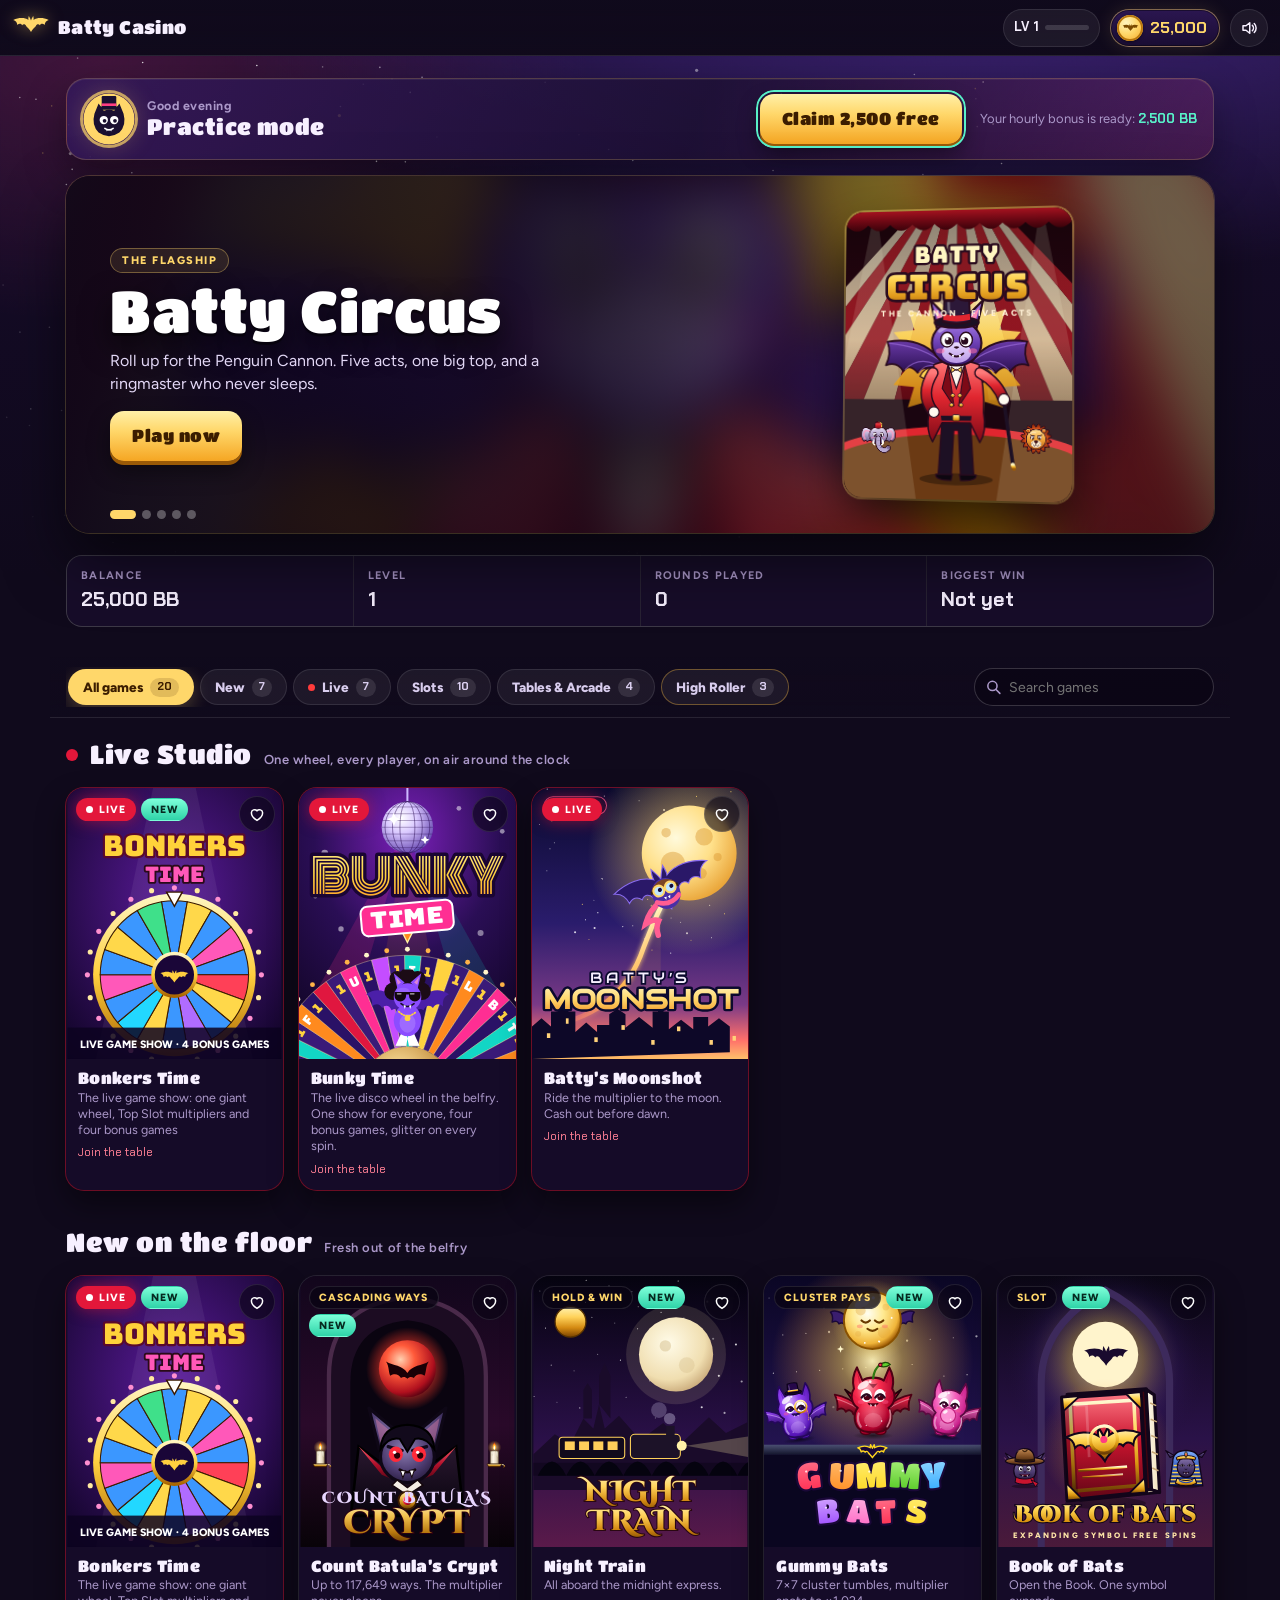
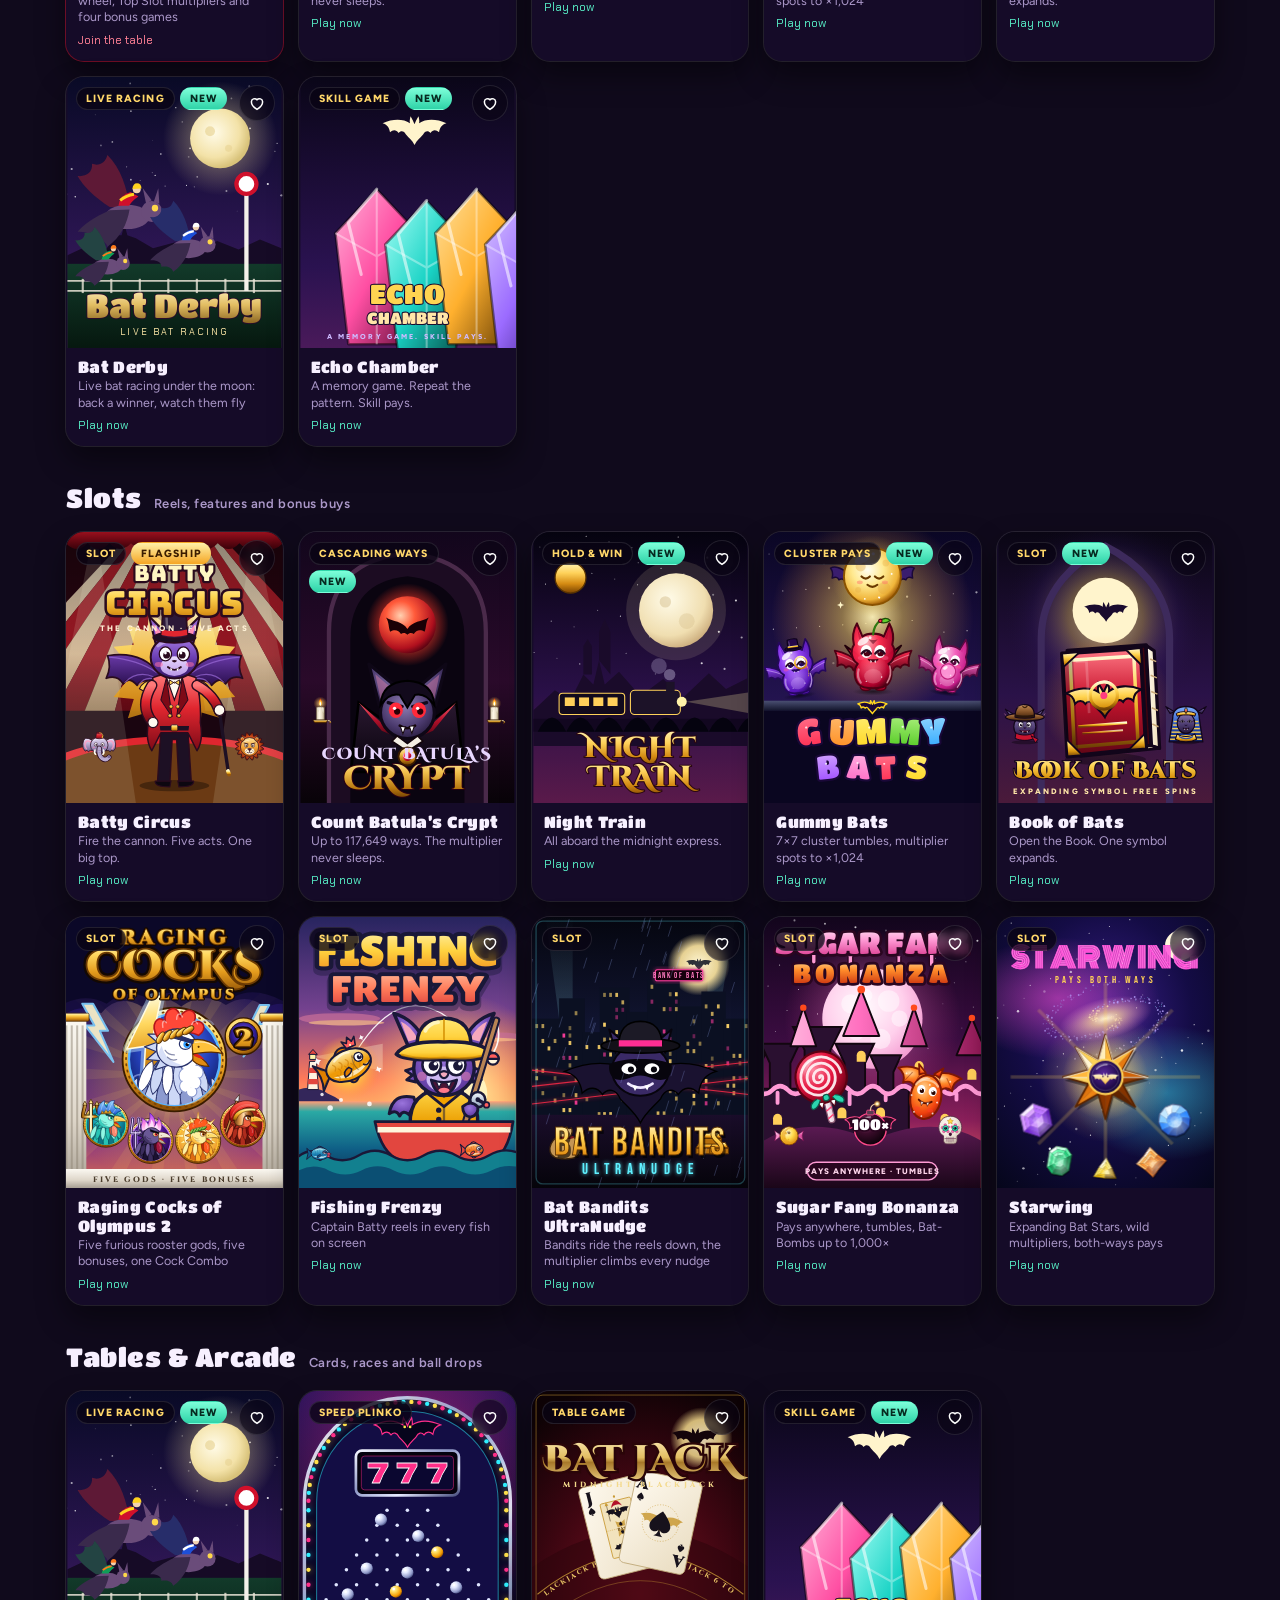
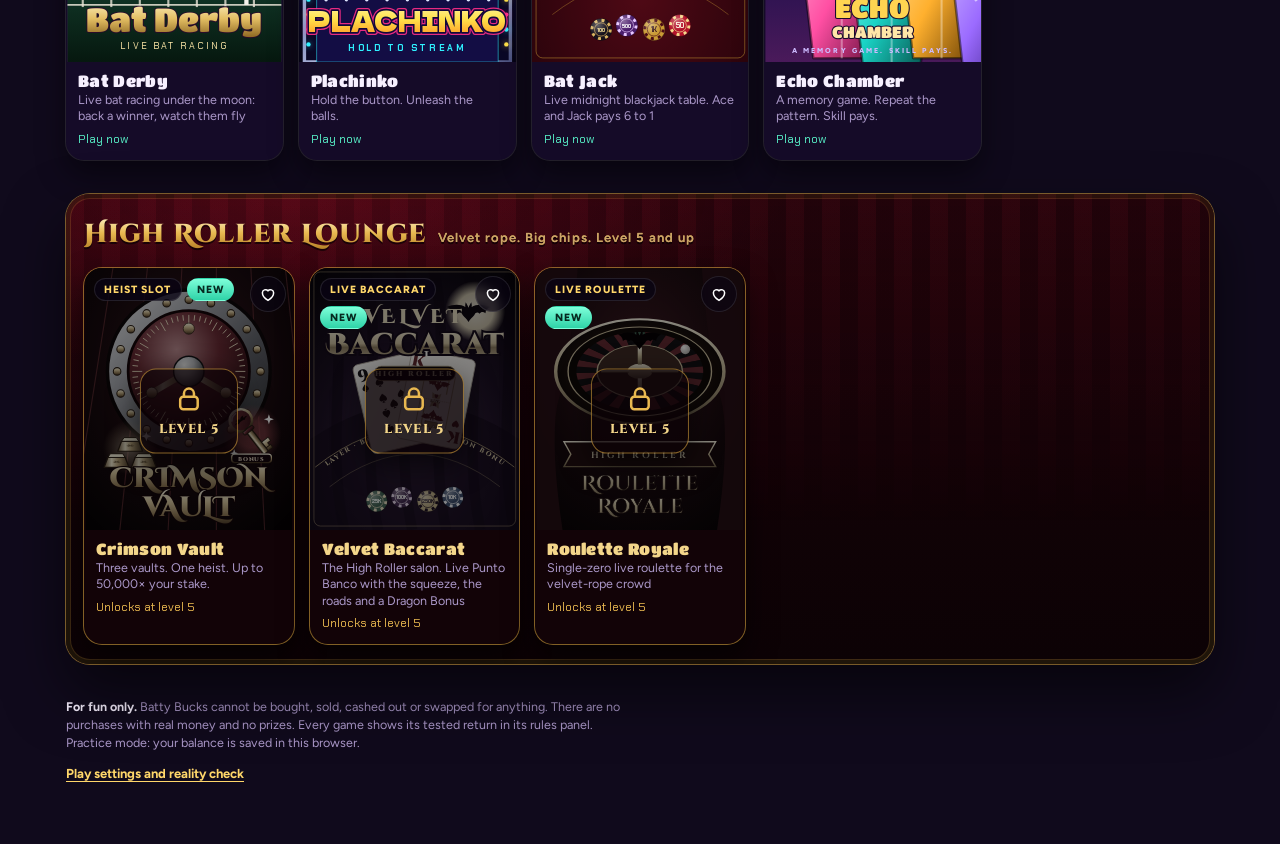
==== commit 26457e81: "Add the Batty Jackpots and make Echo Chamber pay better - Batty Jackpots: Mini/Minor/Major/Grand pro" ====
--- a/index.html
+++ b/index.html
@@ -452,11 +452,11 @@
 <link rel="stylesheet" href="games/derby/style.css?v=20261011q">
 <link rel="stylesheet" href="games/bonkers/style.css?v=20261011q">
 <link rel="stylesheet" href="games/vault/style.css?v=20261011h">
-<link rel="stylesheet" href="games/echo/style.css?v=20261012a">
+<link rel="stylesheet" href="games/echo/style.css?v=20261012c">
 <link rel="stylesheet" href="games/baccarat/style.css?v=20261011c">
 <link rel="stylesheet" href="games/royale/style.css?v=20261011b">
 <!-- Platform: Daily Prize Wheel, Bat Pass, Belfry Shop -->
-<link rel="stylesheet" href="core/platform.css?v=20261012a">
+<link rel="stylesheet" href="core/platform.css?v=20261012c">
 </head>
 <body>
 <div id="batty-app"></div>
@@ -624,6 +624,7 @@
         if (e.type === 'level') { ui.toast('Level ' + e.level + '! +' + fmt(e.amount) + ' Batty Bucks'); sfx('level'); }
         else if (e.type === 'achievement') { ui.toast('Achievement unlocked: ' + e.name + ' · +' + fmt(e.reward) + ' BB', 4200); sfx('bonus'); fx.burst({ x: innerWidth / 2, y: 120, kind: 'confetti', count: 40 }); }
         else if (e.type === 'mission') { ui.toast('Mission complete: ' + e.label + '. Claim ' + fmt(e.reward) + ' BB in the lobby', 4200); sfx('ding'); }
+        else if (e.type === 'jackpot' && ext.jackpotEvent) ext.jackpotEvent(e); // Platform: Batty Jackpots (core/platform.js)
         else if (e.type === 'pass' && ext.passEvent) ext.passEvent(e); // Platform: Bat Pass tier-ups and challenges (core/platform.js)
       }, t);
       t += 900;
@@ -1825,14 +1826,14 @@
 <script src="games/derby/game.js?v=20261011u"></script>
 <script src="games/bonkers/game.js?v=20261011u"></script>
 <script src="games/vault/game.js?v=20261011u"></script>
-<script src="games/echo/game.js?v=20261012a"></script>
+<script src="games/echo/game.js?v=20261012c"></script>
 <script src="games/baccarat/game.js?v=20261011u"></script>
 <script src="games/royale/game.js?v=20261011u"></script>
 <script src="games/circus/math.js?v=R4"></script>
 <script src="games/circus/art.js?v=R4"></script>
 <script src="games/circus/game.js?v=R4"></script>
 <!-- Platform: Daily Prize Wheel, Bat Pass, Belfry Shop (online mode only) -->
-<script src="core/platform.js?v=20261012a"></script>
+<script src="core/platform.js?v=20261012c"></script>
 <script>
 // This should never occur with a complete deployment; make a partial FTP upload obvious.
 if (!Batty.games.circus) {
--- a/core/platform.css
+++ b/core/platform.css
@@ -758,3 +758,34 @@
   .cp-prizes { grid-template-columns: repeat(2, minmax(0, 1fr)); }
   .cp-bigx { font-size: 32px; }
 }
+
+
+/* ---------- Batty Jackpots ---------- */
+.pl-lobby .jp-strip { grid-column: 1 / -1; padding: 14px 16px 12px; border-radius: 22px; background: radial-gradient(100% 160% at 50% -40%, rgba(255, 212, 81, .28), transparent 60%), linear-gradient(180deg, #2a1550, #150a2a); border: 1px solid rgba(255, 212, 81, .5); box-shadow: 0 0 30px rgba(255, 212, 81, .12); }
+.jp-head { display: flex; align-items: baseline; gap: 12px; flex-wrap: wrap; margin-bottom: 10px; }
+.jp-head b { font-family: var(--f-display); font-weight: 400; font-size: 22px; color: var(--moon); }
+.jp-head span { color: var(--mute); font-size: 13px; flex: 1; min-width: 0; }
+.jp-info { font-weight: 800; font-size: 12px; color: var(--ink); padding: 6px 12px; border-radius: 999px; background: var(--glass); border: 1px solid var(--line); }
+.jp-row { display: grid; grid-template-columns: repeat(4, minmax(0, 1fr)); gap: 10px; }
+.jp-pool { position: relative; display: grid; justify-items: center; gap: 2px; padding: 12px 6px 10px; border-radius: 16px; background: rgba(0, 0, 0, .35); border: 1px solid color-mix(in srgb, var(--jc) 55%, transparent); overflow: hidden; min-width: 0; }
+.jp-pool::before { content: ''; position: absolute; inset: 0; background: radial-gradient(80% 90% at 50% 0%, color-mix(in srgb, var(--jc) 30%, transparent), transparent 70%); pointer-events: none; }
+.jp-gem { width: 26px; height: 26px; color: var(--jc); filter: drop-shadow(0 0 8px var(--jc)); animation: jp-glint 3.2s ease-in-out infinite; }
+.jp-gem svg { width: 100%; height: 100%; display: block; }
+.jp-pool small { font-weight: 800; font-size: 11px; letter-spacing: .16em; text-transform: uppercase; color: var(--jc); }
+.jp-amt { font-family: var(--f-num); font-weight: 700; font-size: clamp(15px, 2.6vw, 24px); font-variant-numeric: tabular-nums; color: #fff; text-shadow: 0 0 14px var(--jc); max-width: 100%; overflow-wrap: anywhere; text-align: center; line-height: 1.1; }
+.jp-pool.jp-grand { border-width: 2px; }
+.jp-pool.jp-grand .jp-amt { color: var(--moon); }
+.jp-last { margin: 10px 0 0; text-align: center; color: #d9cdee; font-size: 13px; }
+@keyframes jp-glint { 50% { transform: scale(1.12) rotate(6deg); filter: drop-shadow(0 0 14px var(--jc)); } }
+.jp-chip { display: inline-flex; align-items: center; gap: 6px; height: 34px; padding: 0 10px; border-radius: 999px; background: rgba(0, 0, 0, .35); border: 1px solid color-mix(in srgb, var(--jc, #ffd451) 60%, transparent); color: var(--ink); font-weight: 800; }
+.jp-chip i { width: 9px; height: 9px; border-radius: 2px; transform: rotate(45deg); background: var(--jc, #ffd451); box-shadow: 0 0 8px var(--jc, #ffd451); }
+.jp-chip small { font-size: 10px; letter-spacing: .12em; text-transform: uppercase; color: var(--jc, #ffd451); }
+.jp-chip b { font-family: var(--f-num); font-size: 13px; font-variant-numeric: tabular-nums; }
+.jp-rules ul { padding-left: 18px; display: grid; gap: 6px; }
+@media (max-width: 560px) {
+  .jp-row { grid-template-columns: repeat(2, minmax(0, 1fr)); }
+  .jp-head b { font-size: 19px; } .jp-head span { flex-basis: 100%; order: 3; }
+  .jp-chip small { display: none; }
+}
+@media (max-width: 420px) { .jp-chip { padding: 0 8px; } }
+@media (prefers-reduced-motion: reduce) { .jp-gem { animation: none; } }
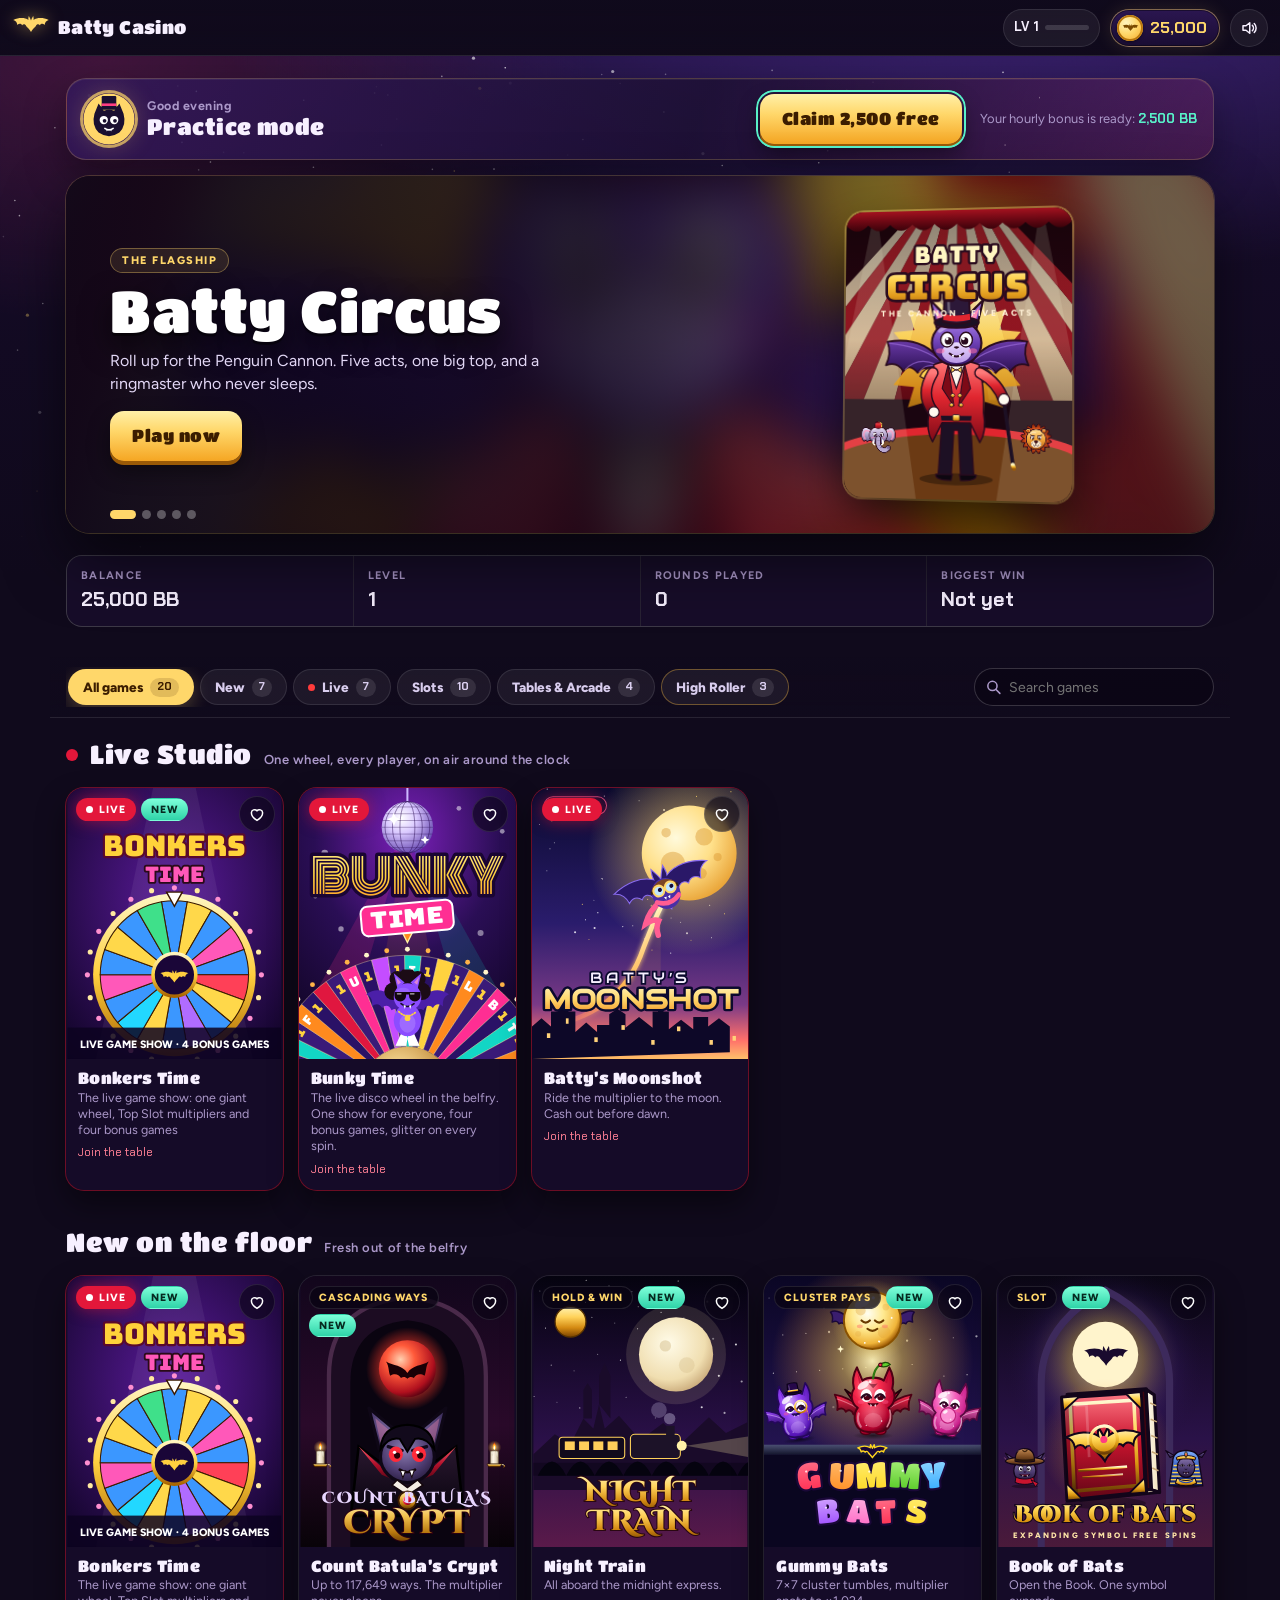
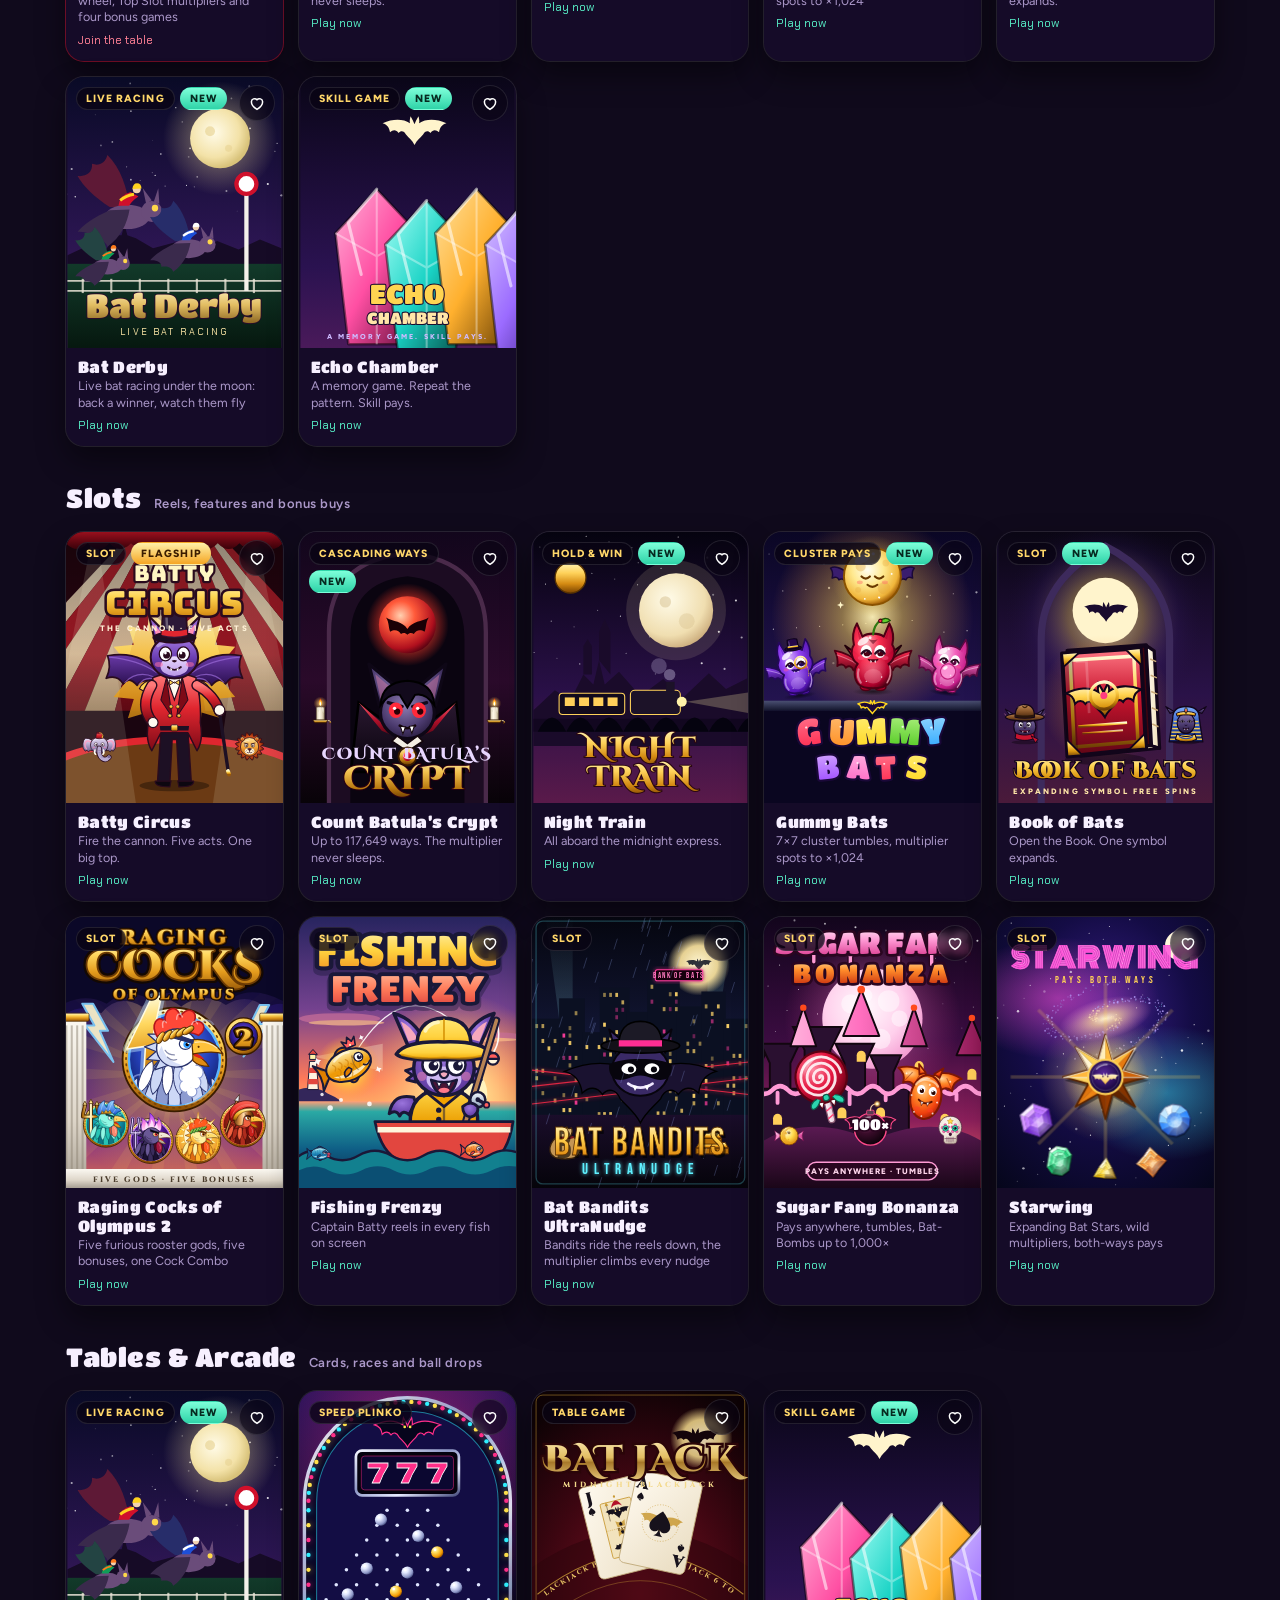
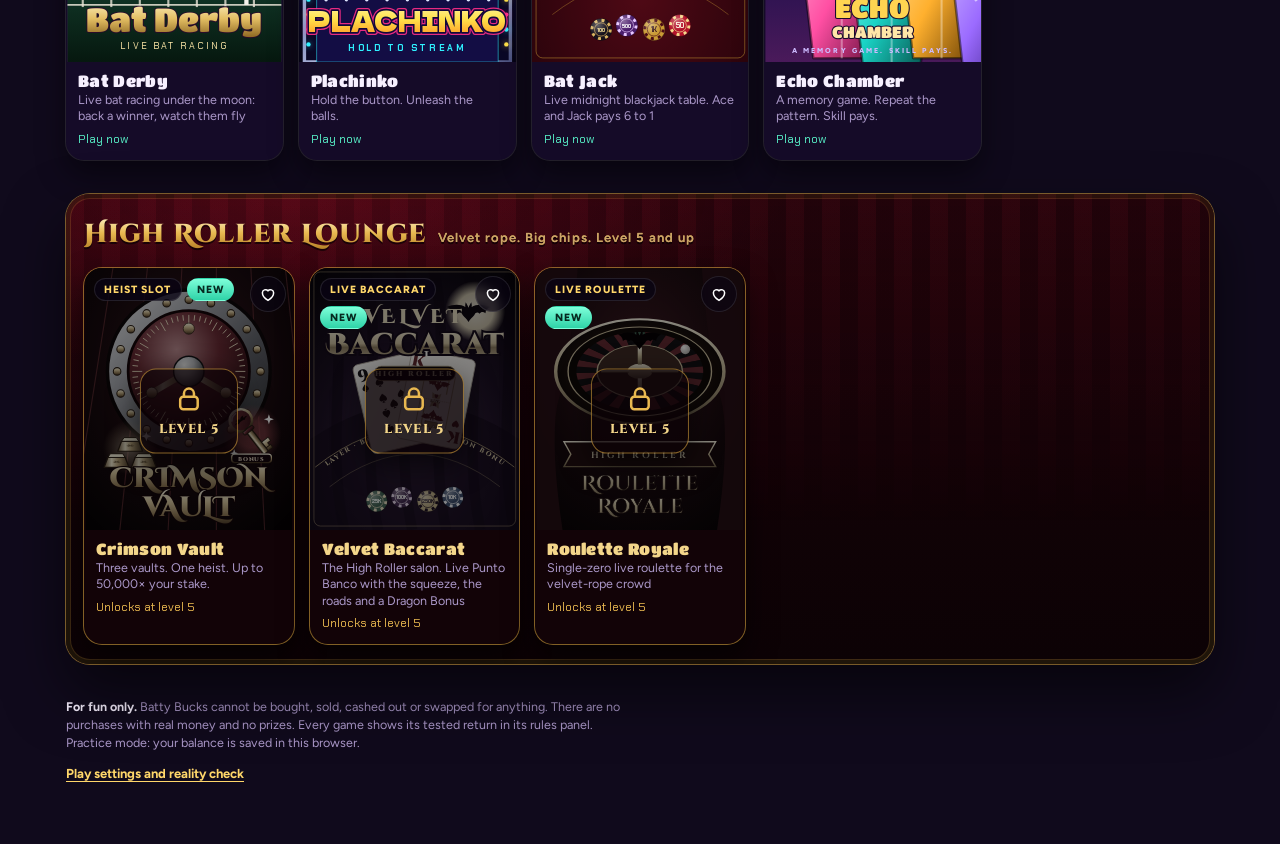
==== commit 008128be: "Adjustable return to player: Return Boost and editable balancer targets in Admin - rtp_boost_apply()" ====
--- a/index.html
+++ b/index.html
@@ -409,6 +409,7 @@
 
 /* ---------- admin ---------- */
 .ad .ol-panel { margin-top: 6px; }
+.ad-rtp .ad-tin { width: 88px; max-width: 100%; padding: 4px 8px; font-size: 14px; } .ad-rtp .tr { grid-template-columns: minmax(120px, 1.6fr) repeat(4, minmax(0, 1fr)); } .ad-hot { color: #ff7a8a; font-weight: 800; } .ad-rtp small { color: var(--mute); }
 .ad-ctl, .ad-row { display: flex; gap: 8px; flex-wrap: wrap; align-items: center; }
 .ad-ctl input { flex: 1; min-width: 180px; }
 .ad-row input { flex: 1; min-width: 150px; width: auto; }
@@ -456,7 +457,7 @@
 <link rel="stylesheet" href="games/baccarat/style.css?v=20261011c">
 <link rel="stylesheet" href="games/royale/style.css?v=20261011b">
 <!-- Platform: Daily Prize Wheel, Bat Pass, Belfry Shop -->
-<link rel="stylesheet" href="core/platform.css?v=20261012c">
+<link rel="stylesheet" href="core/platform.css?v=20261012d">
 </head>
 <body>
 <div id="batty-app"></div>
@@ -1717,8 +1718,8 @@
       let dead = false;
       const wrap = h('div', { class: 'pg-wrap ad' });
       root.append(wrap);
-      const statsBox = h('section', { class: 'ol-panel' }), usersBox = h('section', { class: 'ol-panel' }), feedBox = h('section', { class: 'ol-panel' }), siteBox = h('section', { class: 'ol-panel' });
-      wrap.append(h('h1', { class: 'pg-h1' }, 'Admin'), statsBox, usersBox, siteBox, feedBox);
+      const statsBox = h('section', { class: 'ol-panel' }), rtpBox = h('section', { class: 'ol-panel' }), usersBox = h('section', { class: 'ol-panel' }), feedBox = h('section', { class: 'ol-panel' }), siteBox = h('section', { class: 'ol-panel' });
+      wrap.append(h('h1', { class: 'pg-h1' }, 'Admin'), statsBox, rtpBox, usersBox, siteBox, feedBox);
       async function stats() {
         const s = await B.api('admin_stats'); if (dead) return;
         statsBox.textContent = '';
@@ -1728,7 +1729,39 @@
         for (const id of Object.keys(GN)) { const g = s.games[id]; gt.append(h('div', { class: 'tr' }, h('span', null, GS[id]), h('span', null, g ? fmt(id === 'plachinko' ? g.balls : g.rounds) : '0'), h('span', null, g ? fmt(g.staked) : '0'), h('span', null, g ? fmt(g.won) : '0'), h('span', null, g && g.rtp != null ? g.rtp + '%' : '–'))); }
         statsBox.append(h('header', null, h('h2', null, 'Overview'), h('small', null, 'Batty Bucks held by players: ' + fmt(s.bankroll) + ' · open rounds: ' + s.openRounds)), top, h('div', { class: 'pf-scroll' }, gt),
           h('p', { class: 'pg-sub' }, 'Actual return drifts around each game’s tested ~96% and settles towards it as more rounds are played.'));
+        rtp().catch(() => {});
         annIn.value = s.announce || ''; seasonNote.textContent = s.season ? 'Current season started ' + new Date(s.season.replace(' ', 'T') + 'Z').toLocaleString('en-GB') : 'No season reset yet.';
+      }
+      /* return to player: the Return Boost (every game) and the balanced games' target returns */
+      async function rtp(d) {
+        d = d || await B.api('admin_rtp'); if (dead) return;
+        const num = (v) => (v == null ? '–' : v + '%');
+        const boostIn = h('input', { type: 'number', step: '0.1', min: '0', max: String(d.boostMax), value: String(d.boost), id: 'ad-boost', 'aria-label': 'Return boost in percentage points' });
+        const boostBtn = h('button', { class: 'bc-btn', type: 'button' }, 'Save boost');
+        boostBtn.onclick = async () => { busy(boostBtn, true); try { await rtp(await B.api('admin_rtp_set', { boost: parseFloat(boostIn.value) })); B.ui.toast('Return boost saved'); } catch (e) { B.ui.toast(e.message); } busy(boostBtn, false); };
+        const defIn = h('input', { type: 'number', step: '0.1', min: '80', max: '110', value: String(d.default), id: 'ad-rtpdef', 'aria-label': 'Target return for balanced games' });
+        const defBtn = h('button', { class: 'bc-btn ghost', type: 'button' }, 'Set all balanced games');
+        defBtn.onclick = async () => { busy(defBtn, true); try { await rtp(await B.api('admin_rtp_set', { default: parseFloat(defIn.value) })); B.ui.toast('Target return saved'); } catch (e) { B.ui.toast(e.message); } busy(defBtn, false); };
+        const gt = h('div', { class: 'pf-table ad-rtp' }, h('div', { class: 'tr th' }, h('span', null, 'Game'), h('span', null, 'Target'), h('span', null, 'Recent'), h('span', null, 'Lifetime'), h('span', null, 'Est. total')));
+        for (const g of d.games) {
+          let tgt;
+          if (g.balanced) {
+            const inp = h('input', { type: 'number', step: '0.1', min: '80', max: '110', value: String(g.target), 'aria-label': g.name + ' target return', class: 'ad-tin' });
+            inp.onchange = async () => { try { await rtp(await B.api('admin_rtp_set', { game: g.id, value: inp.value })); } catch (e) { B.ui.toast(e.message); } };
+            tgt = h('span', null, inp, g.custom ? h('small', null, ' own') : null);
+          } else tgt = h('span', null, g.designed != null ? g.designed + '% ' : '–', h('small', null, 'fixed'));
+          const base = g.balanced ? g.target : g.designed;
+          const est = base == null ? null : Math.round((base + (g.boosted ? d.boost : 0) + d.jackpots) * 10) / 10;
+          gt.append(h('div', { class: 'tr' }, h('span', null, g.name), tgt, h('span', null, num(g.recent)), h('span', null, num(g.life)), h('span', { class: est != null && est >= 100 ? 'ad-hot' : '' }, est == null ? '–' : est + '%')));
+        }
+        rtpBox.textContent = '';
+        rtpBox.append(h('header', null, h('h2', null, 'Return to player'), h('small', null, 'Make the whole site pay better')),
+          h('b', null, 'Return boost'), h('p', { class: 'pg-sub' }, 'Extra percentage points of every stake paid back automatically, in every slot, arcade game and live show (not the table games). 0.5 means 0.5 BB back for every 100 BB staked, counted up to ' + fmt(d.boostCap) + ' BB a round. Max ' + d.boostMax + '.'),
+          h('div', { class: 'ad-ctl' }, boostIn, boostBtn),
+          h('b', null, 'Balanced games'), h('p', { class: 'pg-sub' }, 'Nine games steer their own return toward a target by redrawing some outcomes (Bat Jack, Sugar Fang, Book of Bats, the Crypt, Gummy Bats, Night Train, Starwing, Bat Bandits, Crimson Vault). Raise it to make them pay more; it moves gradually as players play.'),
+          h('div', { class: 'ad-ctl' }, defIn, defBtn),
+          h('div', { class: 'pf-scroll' }, gt),
+          h('p', { class: 'pg-sub' }, 'Est. total = the game’s return plus the boost plus about ' + d.jackpots + ' points from the Batty Jackpots. Keep it under 100% (marked red when it is not), or players can grow their Batty Bucks without limit by playing.'));
       }
       /* site settings */
       const annIn = h('input', { id: 'ad-ann', maxlength: '200', placeholder: 'Shown at the top of the lobby. Leave empty for none.' });
@@ -1833,7 +1866,7 @@
 <script src="games/circus/art.js?v=R4"></script>
 <script src="games/circus/game.js?v=R4"></script>
 <!-- Platform: Daily Prize Wheel, Bat Pass, Belfry Shop (online mode only) -->
-<script src="core/platform.js?v=20261012c"></script>
+<script src="core/platform.js?v=20261012d"></script>
 <script>
 // This should never occur with a complete deployment; make a partial FTP upload obvious.
 if (!Batty.games.circus) {
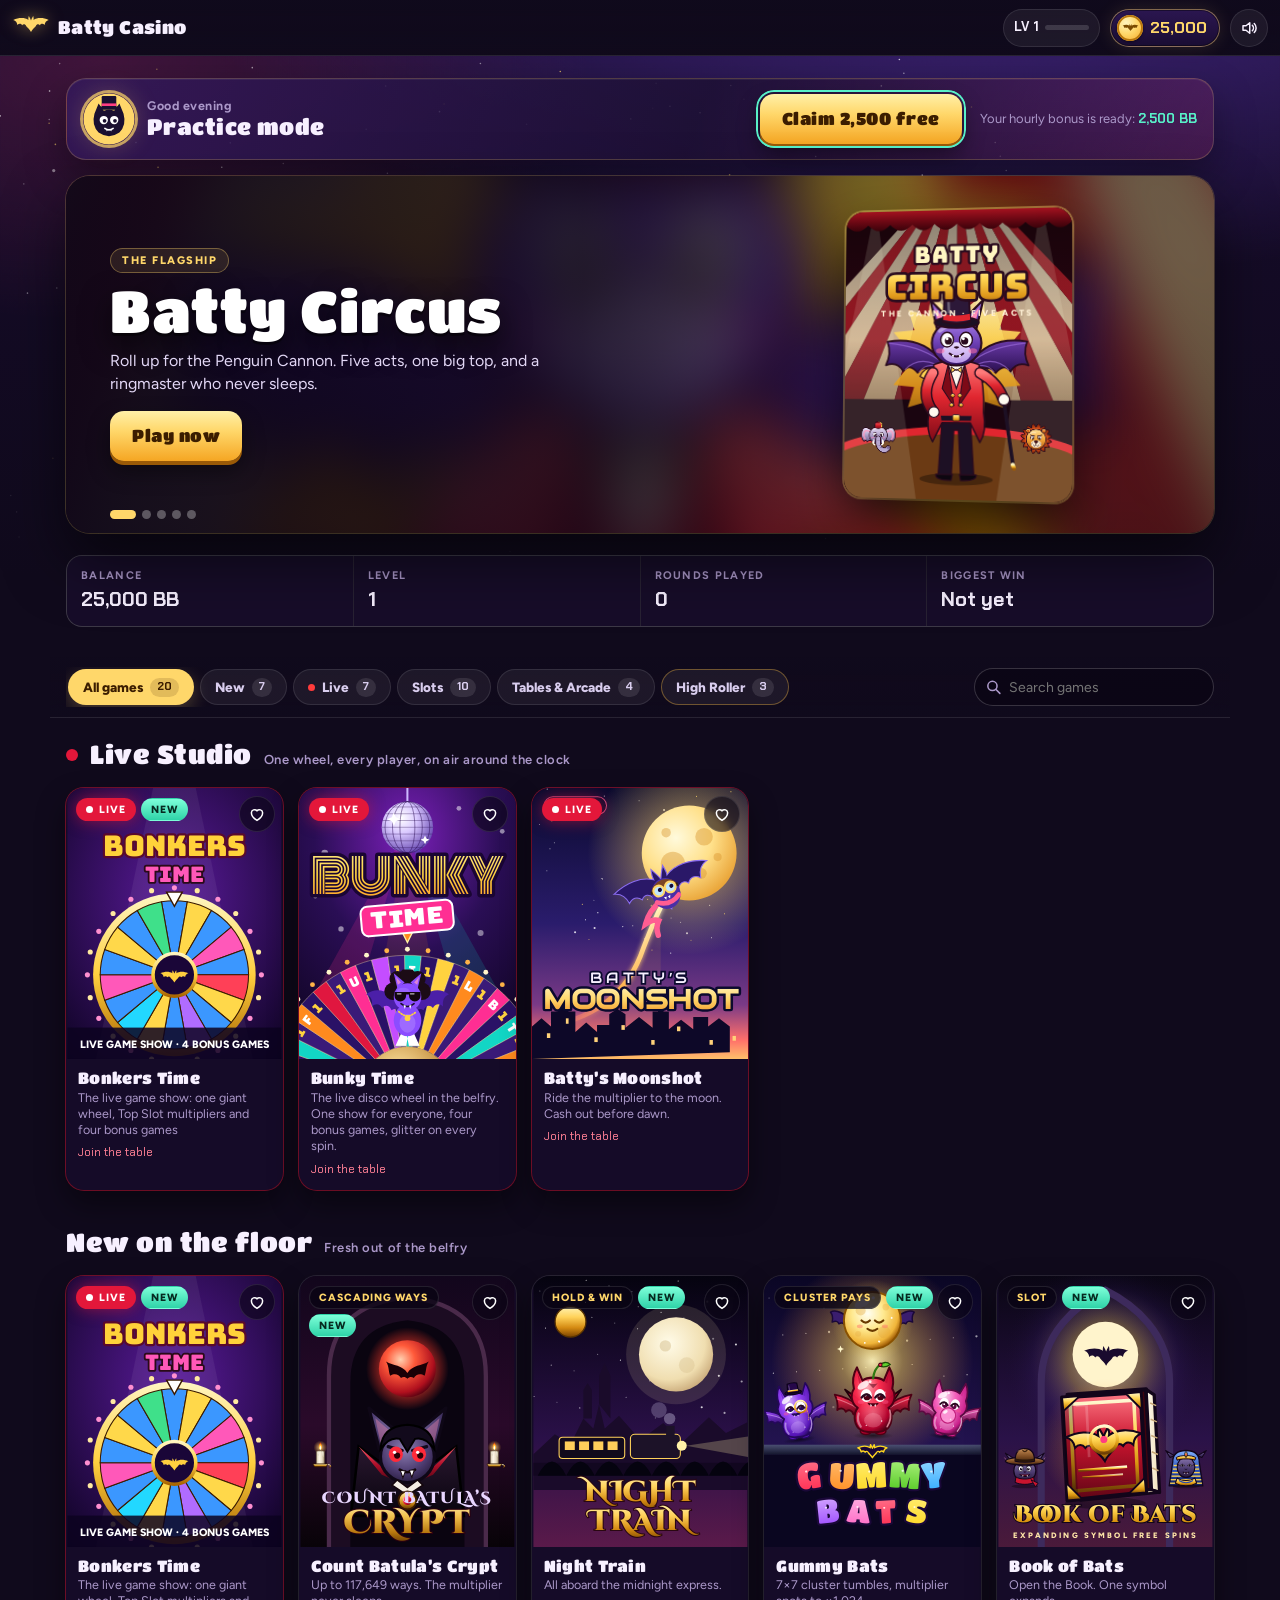
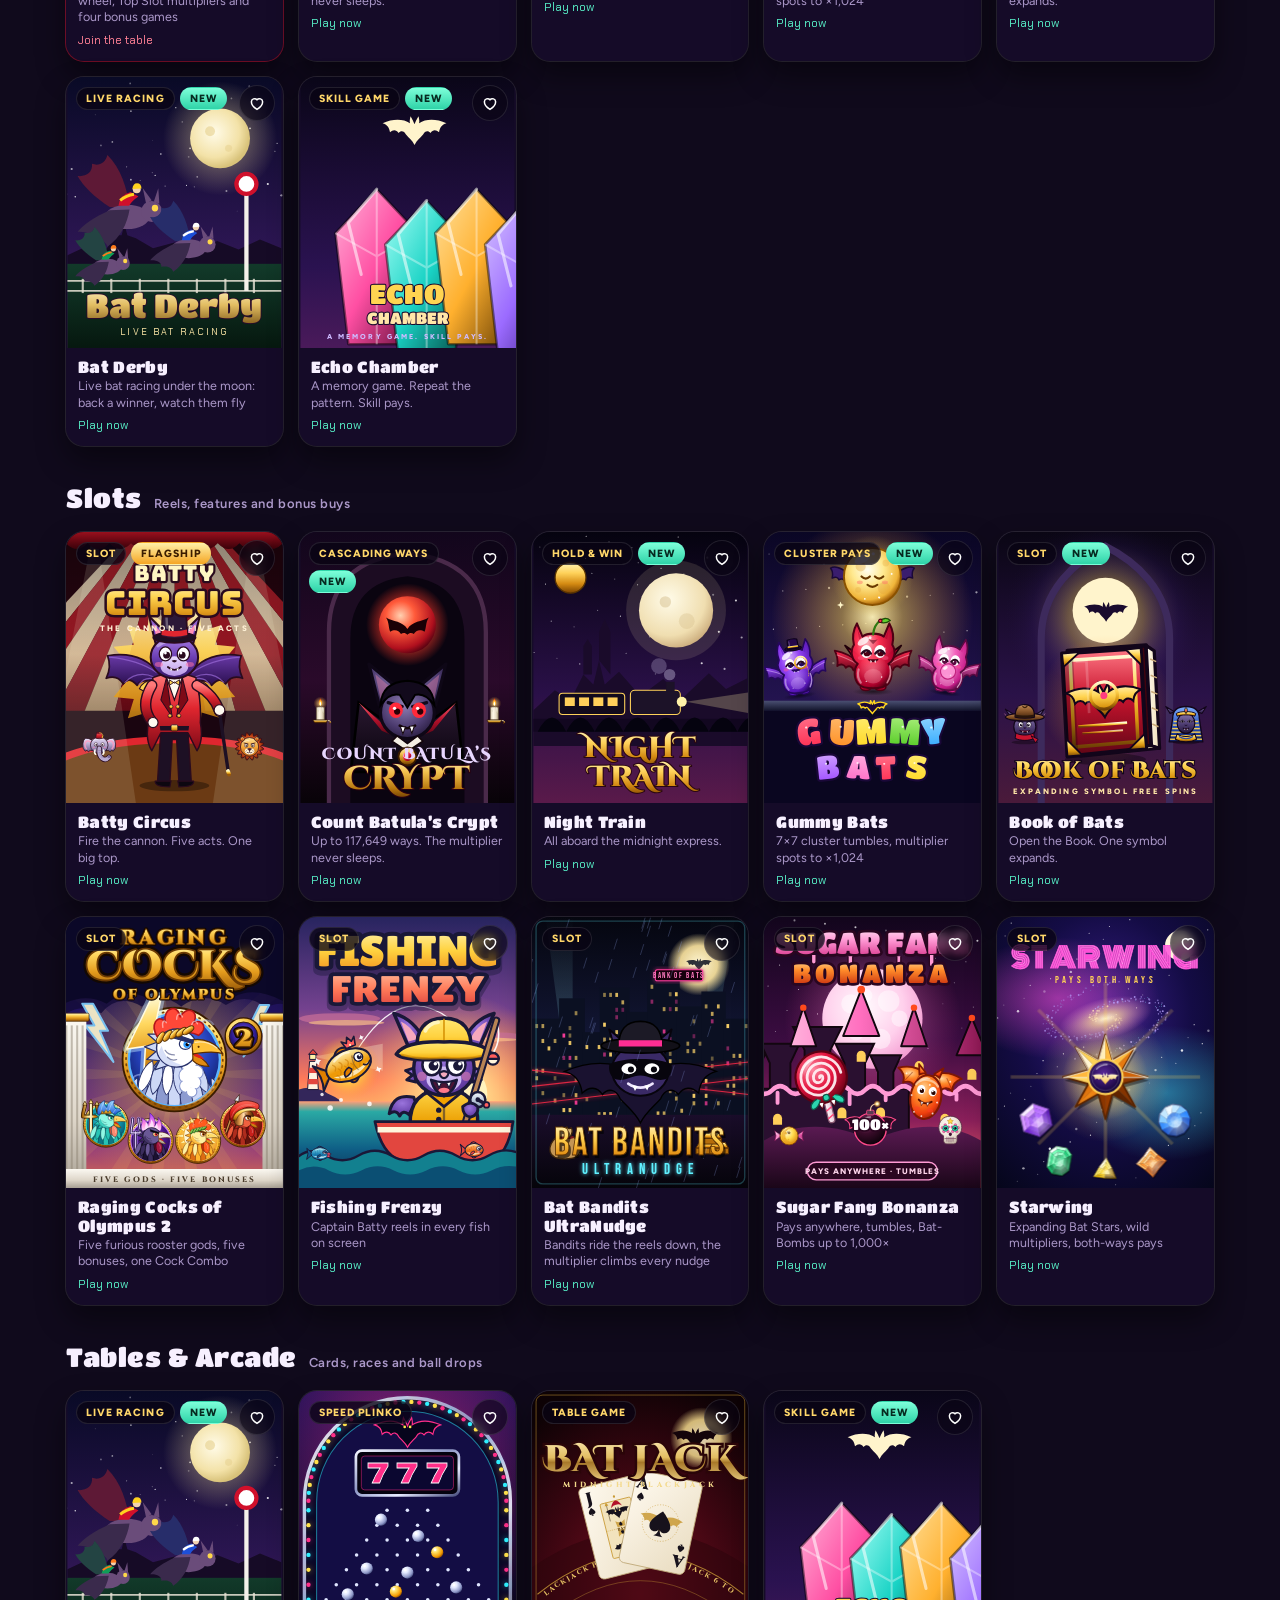
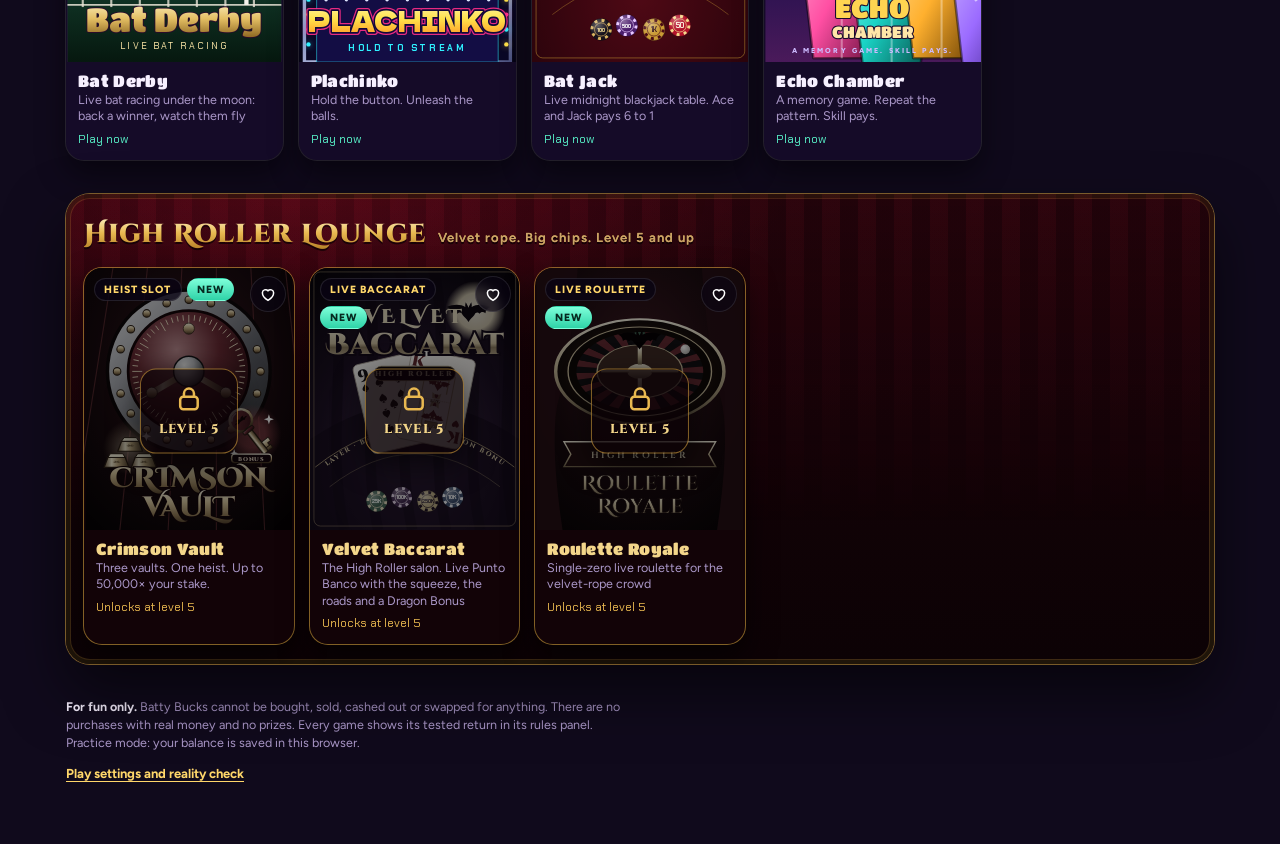
==== commit fccb1149: "Add Happy Hour events; fix Leaderboards page and Batty Cup board rendering - Happy Hour: admin-start" ====
--- a/index.html
+++ b/index.html
@@ -457,7 +457,7 @@
 <link rel="stylesheet" href="games/baccarat/style.css?v=20261011c">
 <link rel="stylesheet" href="games/royale/style.css?v=20261011b">
 <!-- Platform: Daily Prize Wheel, Bat Pass, Belfry Shop -->
-<link rel="stylesheet" href="core/platform.css?v=20261012d">
+<link rel="stylesheet" href="core/platform.css?v=20261012e">
 </head>
 <body>
 <div id="batty-app"></div>
@@ -1619,7 +1619,7 @@
     title: 'Leaderboards',
     mount(root) {
       const lb = leaderboardWidget({ board: 'rich' });
-      root.append(h('div', { class: 'pg-wrap' }, h('h1', { class: 'pg-h1' }, 'Leaderboards'), h('p', { class: 'pg-sub' }, 'Weeks run Monday to Sunday, UK time. ', srv.on && srv.me ? h('a', { href: '#cup' }, 'Enter the Batty Cup') : null), lb.el));
+      root.append(h('div', { class: 'pg-wrap' }, h('h1', { class: 'pg-h1' }, 'Leaderboards'), h('p', { class: 'pg-sub' }, 'Weeks run Monday to Sunday, UK time. ', B.online && B.me ? h('a', { href: '#cup' }, 'Enter the Batty Cup') : null), lb.el));
       return { destroy: lb.destroy };
     },
   });
@@ -1754,6 +1754,17 @@
           const est = base == null ? null : Math.round((base + (g.boosted ? d.boost : 0) + d.jackpots) * 10) / 10;
           gt.append(h('div', { class: 'tr' }, h('span', null, g.name), tgt, h('span', null, num(g.recent)), h('span', null, num(g.life)), h('span', { class: est != null && est >= 100 ? 'ad-hot' : '' }, est == null ? '–' : est + '%')));
         }
+        const hh = await B.api('admin_happy'); if (dead) return;
+        const hhBox = h('div', { class: 'ad-hh' });
+        hhBox.append(h('b', null, 'Happy Hour events'), h('p', { class: 'pg-sub' }, hh.active ? 'Running now: ' + hh.active.name + ' (' + Math.ceil(hh.active.left / 60) + ' min left). Every player sees a banner and a countdown.' : 'Start a timed, site-wide event. Every player sees a banner and a countdown, and it ends by itself.'));
+        const hhRow = h('div', { class: 'ad-ctl' });
+        for (const id of Object.keys(hh.presets)) {
+          const pr = hh.presets[id], bt = h('button', { class: 'bc-btn' + (hh.active && hh.active.name === pr.name ? '' : ' ghost'), type: 'button', title: pr.blurb }, pr.name + ' · ' + pr.mins + ' min');
+          bt.onclick = async () => { busy(bt, true); try { await B.api('admin_happy_start', { preset: id }); B.ui.toast(pr.name + ' started: ' + pr.blurb); await B.refreshMe(false); rtp(); } catch (e) { B.ui.toast(e.message); busy(bt, false); } };
+          hhRow.append(bt);
+        }
+        if (hh.active) { const st = h('button', { class: 'bc-btn ghost', type: 'button' }, 'Stop it now'); st.onclick = async () => { busy(st, true); try { await B.api('admin_happy_stop'); B.ui.toast('Event stopped'); rtp(); } catch (e) { B.ui.toast(e.message); busy(st, false); } }; hhRow.append(st); }
+        hhBox.append(hhRow, h('p', { class: 'pg-sub' }, 'Happy Hour: +1 point of boost, jackpots ×3, Bat Pass XP ×2. Jackpot Frenzy: jackpots ×10. Double XP: XP ×2. Payday: +2 points of boost. While one runs, the Est. total below rises by its boost.'));
         rtpBox.textContent = '';
         rtpBox.append(h('header', null, h('h2', null, 'Return to player'), h('small', null, 'Make the whole site pay better')),
           h('b', null, 'Return boost'), h('p', { class: 'pg-sub' }, 'Extra percentage points of every stake paid back automatically, in every slot, arcade game and live show (not the table games). 0.5 means 0.5 BB back for every 100 BB staked, counted up to ' + fmt(d.boostCap) + ' BB a round. Max ' + d.boostMax + '.'),
@@ -1761,7 +1772,7 @@
           h('b', null, 'Balanced games'), h('p', { class: 'pg-sub' }, 'Nine games steer their own return toward a target by redrawing some outcomes (Bat Jack, Sugar Fang, Book of Bats, the Crypt, Gummy Bats, Night Train, Starwing, Bat Bandits, Crimson Vault). Raise it to make them pay more; it moves gradually as players play.'),
           h('div', { class: 'ad-ctl' }, defIn, defBtn),
           h('div', { class: 'pf-scroll' }, gt),
-          h('p', { class: 'pg-sub' }, 'Est. total = the game’s return plus the boost plus about ' + d.jackpots + ' points from the Batty Jackpots. Keep it under 100% (marked red when it is not), or players can grow their Batty Bucks without limit by playing.'));
+          h('p', { class: 'pg-sub' }, 'Est. total = the game’s return plus the boost plus about ' + d.jackpots + ' points from the Batty Jackpots. Keep it under 100% (marked red when it is not), or players can grow their Batty Bucks without limit by playing.'), hhBox);
       }
       /* site settings */
       const annIn = h('input', { id: 'ad-ann', maxlength: '200', placeholder: 'Shown at the top of the lobby. Leave empty for none.' });
@@ -1866,7 +1877,7 @@
 <script src="games/circus/art.js?v=R4"></script>
 <script src="games/circus/game.js?v=R4"></script>
 <!-- Platform: Daily Prize Wheel, Bat Pass, Belfry Shop (online mode only) -->
-<script src="core/platform.js?v=20261012d"></script>
+<script src="core/platform.js?v=20261012e"></script>
 <script>
 // This should never occur with a complete deployment; make a partial FTP upload obvious.
 if (!Batty.games.circus) {
--- a/core/platform.css
+++ b/core/platform.css
@@ -789,3 +789,21 @@
 }
 @media (max-width: 420px) { .jp-chip { padding: 0 8px; } }
 @media (prefers-reduced-motion: reduce) { .jp-gem { animation: none; } }
+
+
+/* ---------- Happy Hour ---------- */
+.pl-lobby .hh-banner { grid-column: 1 / -1; display: flex; align-items: center; gap: 14px; padding: 12px 16px; border-radius: 18px; color: #2a1300; text-decoration: none; background: linear-gradient(100deg, #ffe08a, #ffb02e 55%, #ff7a3d); box-shadow: 0 8px 26px rgba(255, 150, 40, .35); position: relative; overflow: hidden; }
+.pl-lobby .hh-banner::after { content: ''; position: absolute; inset: 0; background: linear-gradient(100deg, transparent 30%, rgba(255, 255, 255, .45) 50%, transparent 70%); transform: translateX(-100%); animation: hh-shine 3.4s ease-in-out infinite; pointer-events: none; }
+@keyframes hh-shine { 60%, 100% { transform: translateX(100%); } }
+.hh-banner[hidden] { display: none !important; }
+.hh-spark { font-size: 30px; line-height: 1; animation: jp-glint 2.4s ease-in-out infinite; }
+.hh-banner > div { flex: 1; min-width: 0; display: grid; gap: 1px; }
+.hh-banner small { font-weight: 800; font-size: 11px; letter-spacing: .16em; text-transform: uppercase; opacity: .75; }
+.hh-banner b { font-family: var(--f-display); font-weight: 400; font-size: 24px; line-height: 1.05; }
+.hh-banner span:not(.hh-spark) { font-weight: 700; font-size: 14px; overflow-wrap: anywhere; }
+.hh-time { font-style: normal; font-family: var(--f-num); font-weight: 700; font-variant-numeric: tabular-nums; padding: 7px 12px; border-radius: 999px; background: rgba(42, 19, 0, .85); color: #ffe08a; white-space: nowrap; }
+.hh-chip { display: inline-flex; align-items: center; gap: 6px; height: 34px; padding: 0 10px; border-radius: 999px; background: linear-gradient(100deg, #ffe08a, #ffb02e); color: #2a1300; font-weight: 800; border: 0; }
+.hh-chip[hidden] { display: none !important; }
+.hh-chip i { font-style: normal; } .hh-chip b { font-size: 12px; } .hh-chip small { font-family: var(--f-num); font-size: 12px; font-variant-numeric: tabular-nums; }
+@media (max-width: 560px) { .hh-banner b { font-size: 19px; } .hh-banner { padding: 10px 12px; gap: 10px; } .hh-chip b { display: none; } .hh-time { padding: 5px 9px; font-size: 13px; } }
+@media (prefers-reduced-motion: reduce) { .hh-banner::after, .hh-spark { animation: none; } }
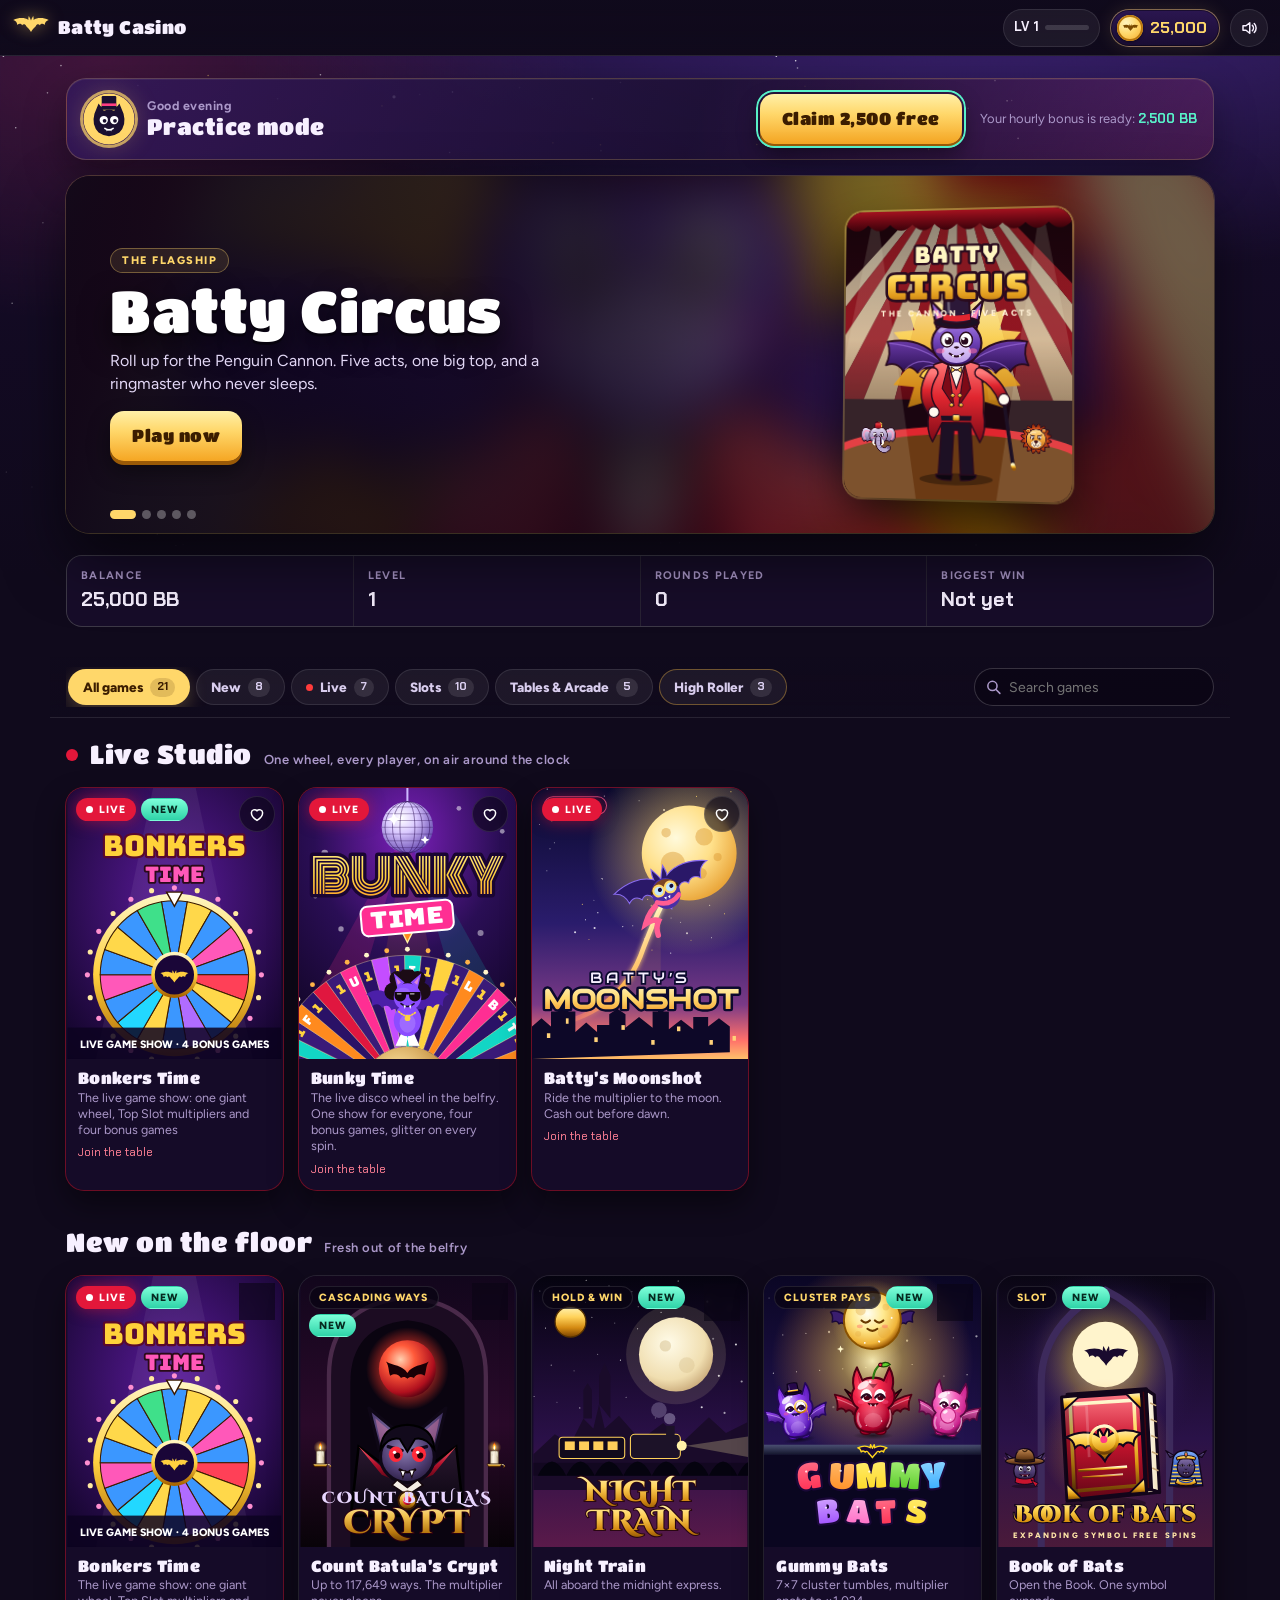
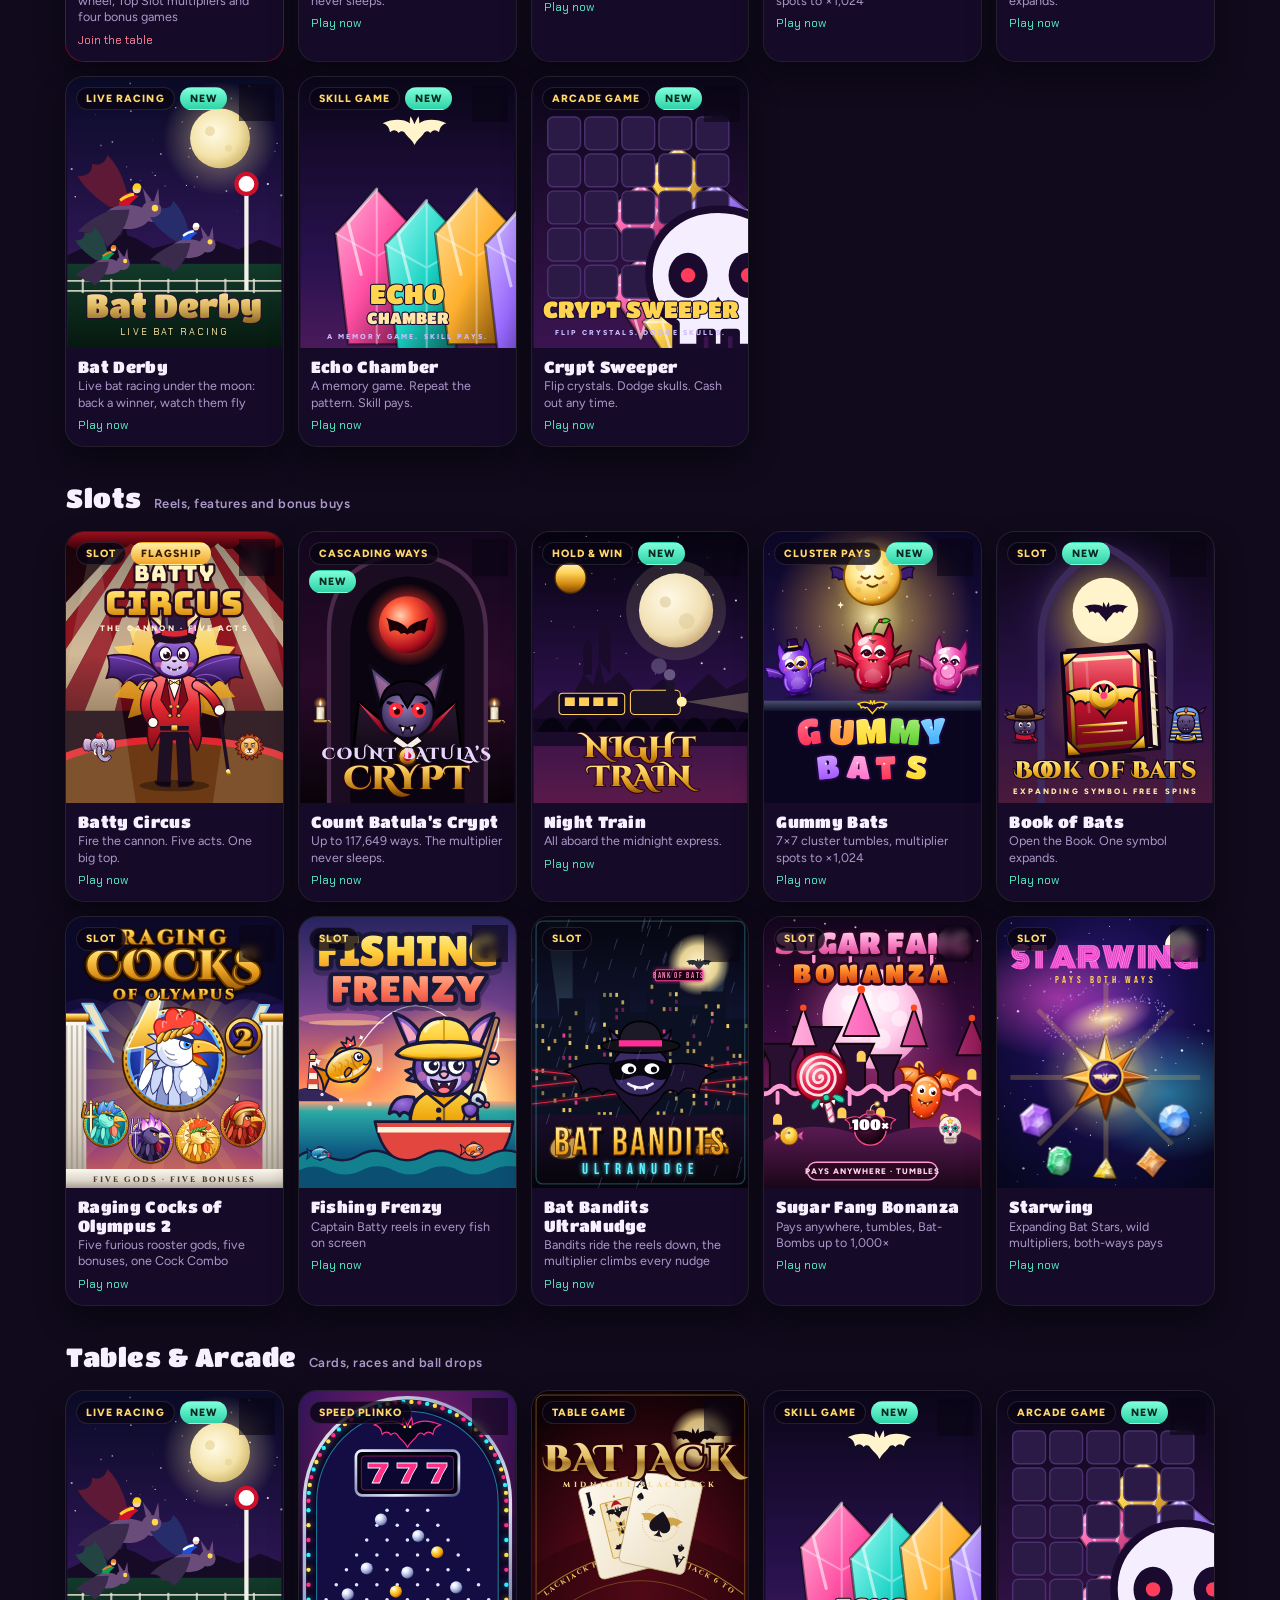
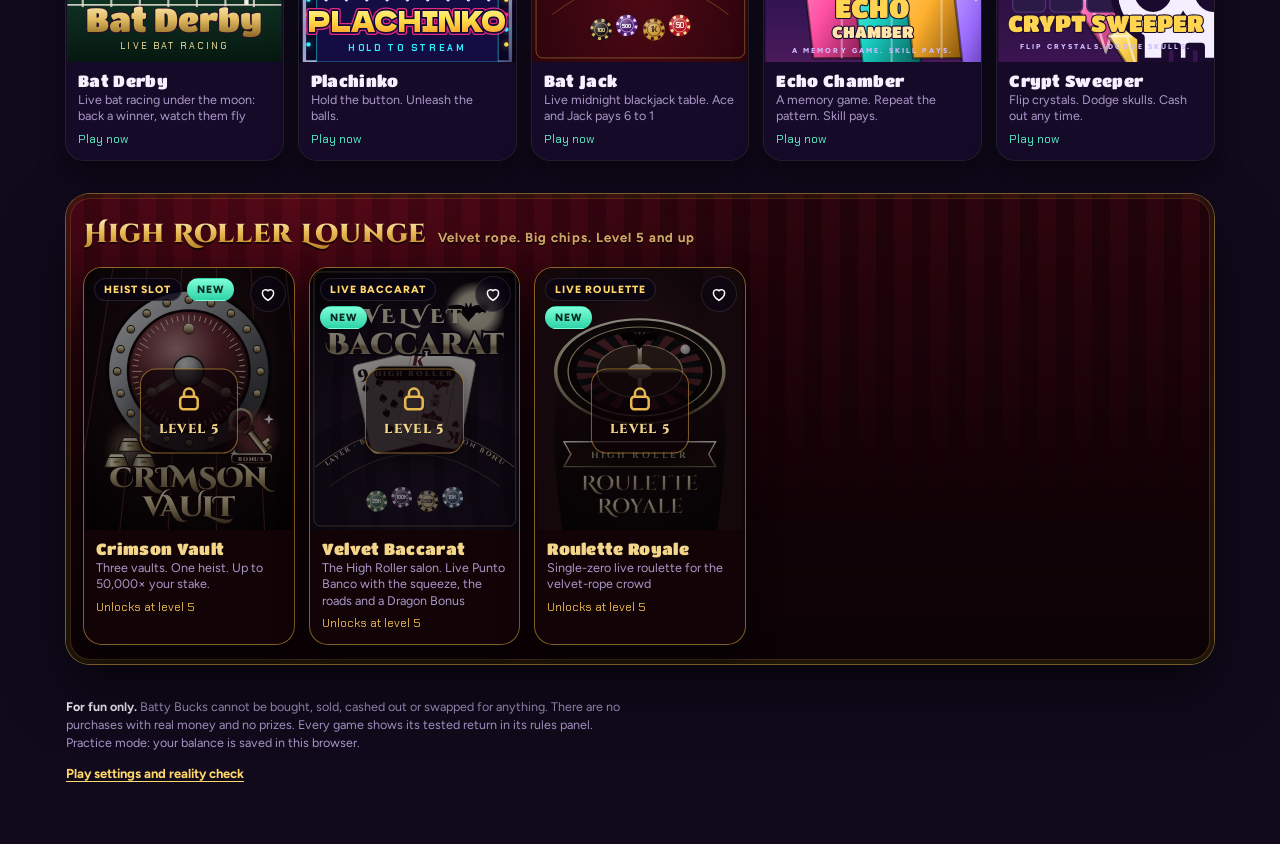
==== commit e2c54a61: "Add Crypt Sweeper, a skulls-and-crystals flip game - 5x5 crypt floor, 1 to 24 skulls chosen by the p" ====
--- a/index.html
+++ b/index.html
@@ -454,6 +454,7 @@
 <link rel="stylesheet" href="games/bonkers/style.css?v=20261011q">
 <link rel="stylesheet" href="games/vault/style.css?v=20261011h">
 <link rel="stylesheet" href="games/echo/style.css?v=20261012c">
+<link rel="stylesheet" href="games/mines/style.css?v=20261012f">
 <link rel="stylesheet" href="games/baccarat/style.css?v=20261011c">
 <link rel="stylesheet" href="games/royale/style.css?v=20261011b">
 <!-- Platform: Daily Prize Wheel, Bat Pass, Belfry Shop -->
@@ -1054,7 +1055,7 @@
   }
 
   /* ---------- registry, shell, lobby ---------- */
-  const ORDER = ['circus', 'bonkers', 'crypt', 'nighttrain', 'gummy', 'bookofbats', 'derby', 'bunky', 'olympus', 'fishing', 'plachinko', 'moonshot', 'ultraheist', 'batjack', 'bonanza', 'starwing', 'vault', 'baccarat', 'royale', 'echo'];
+  const ORDER = ['circus', 'bonkers', 'crypt', 'nighttrain', 'gummy', 'bookofbats', 'derby', 'bunky', 'olympus', 'fishing', 'plachinko', 'moonshot', 'ultraheist', 'batjack', 'bonanza', 'starwing', 'vault', 'baccarat', 'royale', 'echo', 'mines'];
   const games = {}, pages = {};
   let app, bar, stage, current = null, curPage = null, balEl, lvlEl, booted = false;
   const ext = { settings: settingsModal }; // filled in by the online features: authCard, lobbyTop, lobbyBottom; core/platform.js: lobbyPlatform, barPlatform, avatarParts, passEvent
@@ -1137,7 +1138,7 @@
 
   /* ---------- lobby sections ----------
      A game picks its shelf with def.section ('slots' | 'live' | 'tables' | 'arcade' | 'highroller'); older games fall back to this map. */
-  const SECTION_OF = { bunky: 'live', bonkers: 'live', moonshot: 'live', batjack: 'tables', baccarat: 'highroller', royale: 'highroller', vault: 'highroller', plachinko: 'arcade', derby: 'arcade', echo: 'arcade' };
+  const SECTION_OF = { bunky: 'live', bonkers: 'live', moonshot: 'live', batjack: 'tables', baccarat: 'highroller', royale: 'highroller', vault: 'highroller', plachinko: 'arcade', derby: 'arcade', echo: 'arcade', mines: 'arcade' };
   const secOf = (g) => g.section || SECTION_OF[g.id] || (/table/i.test(g.tag || '') ? 'tables' : 'slots');
   const HR_LEVEL = 5;
   const SHELVES = [
@@ -1458,8 +1459,8 @@
 (function () {
   'use strict';
   const B = Batty, h = B.h, fmt = B.fmt;
-  const GN = { bunky: 'Bunky Time', olympus: 'Raging Cocks of Olympus 2', fishing: 'Fishing Frenzy', plachinko: 'Plachinko', moonshot: "Batty's Moonshot", ultraheist: 'Bat Bandits UltraNudge', batjack: 'Bat Jack', bonanza: 'Sugar Fang Bonanza', starwing: 'Starwing', circus: 'Batty Circus', crypt: "Count Batula's Crypt", nighttrain: 'Night Train', gummy: 'Gummy Bats', bookofbats: 'Book of Bats', derby: 'Bat Derby', bonkers: 'Bonkers Time', vault: 'Crimson Vault', baccarat: 'Velvet Baccarat', royale: 'Roulette Royale', echo: 'Echo Chamber' };
-  const GS = { bunky: 'Bunky Time', olympus: 'Raging Cocks', fishing: 'Fishing Frenzy', plachinko: 'Plachinko', moonshot: 'Moonshot', ultraheist: 'Bat Bandits', batjack: 'Bat Jack', bonanza: 'Sugar Fang', starwing: 'Starwing', circus: 'Batty Circus', crypt: "Batula's Crypt", nighttrain: 'Night Train', gummy: 'Gummy Bats', bookofbats: 'Book of Bats', derby: 'Bat Derby', bonkers: 'Bonkers Time', vault: 'Crimson Vault', baccarat: 'Velvet Baccarat', royale: 'Roulette Royale', echo: 'Echo Chamber' };
+  const GN = { bunky: 'Bunky Time', olympus: 'Raging Cocks of Olympus 2', fishing: 'Fishing Frenzy', plachinko: 'Plachinko', moonshot: "Batty's Moonshot", ultraheist: 'Bat Bandits UltraNudge', batjack: 'Bat Jack', bonanza: 'Sugar Fang Bonanza', starwing: 'Starwing', circus: 'Batty Circus', crypt: "Count Batula's Crypt", nighttrain: 'Night Train', gummy: 'Gummy Bats', bookofbats: 'Book of Bats', derby: 'Bat Derby', bonkers: 'Bonkers Time', vault: 'Crimson Vault', baccarat: 'Velvet Baccarat', royale: 'Roulette Royale', echo: 'Echo Chamber', mines: 'Crypt Sweeper' };
+  const GS = { bunky: 'Bunky Time', olympus: 'Raging Cocks', fishing: 'Fishing Frenzy', plachinko: 'Plachinko', moonshot: 'Moonshot', ultraheist: 'Bat Bandits', batjack: 'Bat Jack', bonanza: 'Sugar Fang', starwing: 'Starwing', circus: 'Batty Circus', crypt: "Batula's Crypt", nighttrain: 'Night Train', gummy: 'Gummy Bats', bookofbats: 'Book of Bats', derby: 'Bat Derby', bonkers: 'Bonkers Time', vault: 'Crimson Vault', baccarat: 'Velvet Baccarat', royale: 'Roulette Royale', echo: 'Echo Chamber', mines: 'Crypt Sweeper' };
   const xs = (x) => (x >= 100 ? fmt(x) : (Math.round(x * 100) / 100).toFixed(x >= 10 ? 1 : 2)) + '×';
   const ago = (t) => { const s = Math.max(0, Math.round(Date.now() / 1000 - t)); return s < 60 ? 'just now' : s < 3600 ? Math.floor(s / 60) + ' min ago' : s < 86400 ? Math.floor(s / 3600) + ' h ago' : Math.floor(s / 86400) + ' d ago'; };
   const date = (t) => new Date(t * 1000).toLocaleDateString('en-GB', { day: 'numeric', month: 'short', year: 'numeric' });
@@ -1871,6 +1872,7 @@
 <script src="games/bonkers/game.js?v=20261011u"></script>
 <script src="games/vault/game.js?v=20261011u"></script>
 <script src="games/echo/game.js?v=20261012c"></script>
+<script src="games/mines/game.js?v=20261012f"></script>
 <script src="games/baccarat/game.js?v=20261011u"></script>
 <script src="games/royale/game.js?v=20261011u"></script>
 <script src="games/circus/math.js?v=R4"></script>
--- a/games/mines/style.css
+++ b/games/mines/style.css
@@ -0,0 +1,80 @@
+/* Crypt Sweeper: a crypt floor of 25 runed slabs. */
+.g-mines { flex: none; width: 100%; --gold: #ffd451; --mute: #b9a8e0; --ink: #f4eeff; position: relative; display: flex; flex-direction: column; min-height: 0; height: calc(100dvh - var(--bar-h) - env(safe-area-inset-top, 0px)); overflow: hidden; overflow: clip; isolation: isolate;
+  color: var(--ink); background: radial-gradient(120% 90% at 50% 0%, #2a1456, #0b0618 70%); font-family: var(--f-body); user-select: none; -webkit-user-select: none; }
+.g-mines button { touch-action: manipulation; font: inherit; color: inherit; cursor: pointer; border: 0; background: none; }
+.g-mines [hidden] { display: none !important; }
+.g-mines .mn-bg { position: absolute; inset: 0; z-index: -1; overflow: hidden; }
+.g-mines .mn-embers i { position: absolute; bottom: -10px; left: var(--x); width: var(--s); height: var(--s); border-radius: 50%; background: #ffb02e; box-shadow: 0 0 10px #ff7a3d; opacity: 0; animation: mn-rise var(--d) linear var(--l) infinite; }
+@keyframes mn-rise { 10% { opacity: .9; } 100% { transform: translateY(-110vh) translateX(30px); opacity: 0; } }
+.g-mines .mn-flash { position: absolute; inset: 0; background: #ff2a4a; opacity: 0; }
+.g-mines .mn-bg.zap .mn-flash { animation: mn-zap .65s ease-out; }
+@keyframes mn-zap { 0% { opacity: .6; } 100% { opacity: 0; } }
+.g-mines .mn-title { padding: 10px 16px 0; text-align: center; display: grid; gap: 2px; }
+.g-mines .mn-title b { font-family: var(--f-display); font-weight: 400; font-size: 24px; color: var(--gold); text-shadow: 0 2px 0 #5a2d00; }
+.g-mines .mn-title span { font-size: 12.5px; color: var(--mute); }
+.g-mines .mn-layout { flex: 1 1 auto; min-height: 0; display: grid; grid-template-columns: 290px minmax(0, 1fr); gap: 16px; padding: 10px 16px 14px; align-items: center; }
+.g-mines .mn-side { display: grid; gap: 10px; align-content: center; min-width: 0; }
+.g-mines .mn-stakebox { display: flex; justify-content: center; }
+.g-mines .mn-minesbox { display: grid; gap: 6px; padding: 10px 12px; border-radius: 16px; background: rgba(255, 255, 255, .05); border: 1px solid rgba(255, 255, 255, .1); }
+.g-mines small { font-size: 10px; letter-spacing: .14em; text-transform: uppercase; color: var(--mute); font-weight: 800; }
+.g-mines .mn-mrow { display: flex; align-items: center; justify-content: space-between; gap: 8px; }
+.g-mines .mn-mrow button { width: 38px; height: 38px; border-radius: 50%; background: rgba(255, 255, 255, .08); border: 1px solid rgba(255, 255, 255, .14); font-size: 20px; font-weight: 800; }
+.g-mines .mn-mrow button:disabled, .g-mines .mn-minesbox input:disabled { opacity: .35; }
+.g-mines .mn-mrow output { font-family: var(--f-num); font-weight: 700; font-size: 28px; }
+.g-mines .mn-minesbox input[type=range] { width: 100%; accent-color: #ffd451; }
+.g-mines .mn-quick { display: grid; grid-template-columns: repeat(5, 1fr); gap: 6px; }
+.g-mines .mn-quick .q { padding: 6px 0; border-radius: 9px; background: rgba(255, 255, 255, .07); border: 1px solid rgba(255, 255, 255, .1); font-weight: 800; font-size: 13px; }
+.g-mines .mn-stats { display: grid; grid-template-columns: repeat(3, 1fr); gap: 6px; text-align: center; }
+.g-mines .mn-stats span { display: grid; gap: 2px; padding: 8px 4px; border-radius: 12px; background: rgba(0, 0, 0, .3); min-width: 0; }
+.g-mines .mn-stats output { font-family: var(--f-num); font-weight: 700; font-size: 16px; font-variant-numeric: tabular-nums; overflow-wrap: anywhere; }
+.g-mines .mn-stats output.up { color: #5eead4; }
+.g-mines .mn-stats output.pop { animation: mn-pop .4s; }
+@keyframes mn-pop { 40% { transform: scale(1.3); color: var(--gold); } }
+.g-mines .mn-next { display: flex; gap: 6px; flex-wrap: wrap; min-height: 34px; }
+.g-mines .mn-next i { font-style: normal; display: grid; padding: 4px 9px; border-radius: 10px; background: rgba(255, 255, 255, .06); font-family: var(--f-num); font-weight: 700; font-size: 13px; text-align: center; }
+.g-mines .mn-next i small { font-size: 8.5px; }
+.g-mines .mn-next i.n1 { background: rgba(255, 212, 81, .18); border: 1px solid rgba(255, 212, 81, .5); color: var(--gold); }
+.g-mines .mn-main { min-height: 58px; border-radius: 16px; font-weight: 800; display: grid; place-items: center; line-height: 1.15; padding: 8px 14px; font-size: 20px; }
+.g-mines .mn-main small { color: inherit; opacity: .85; } .g-mines .mn-main b { font-size: 19px; font-variant-numeric: tabular-nums; }
+.g-mines .mn-main.go { background: linear-gradient(#ffe08a, #ffb02e); color: #3a1c00; box-shadow: 0 4px 0 #9a5a07; }
+.g-mines .mn-main.cash { background: linear-gradient(#5eead4, #14b8a6); color: #032e2a; box-shadow: 0 4px 0 #0a6a5f; }
+.g-mines .mn-main:disabled { filter: grayscale(.8) brightness(.7); }
+.g-mines .mn-main:active:not(:disabled) { transform: translateY(3px); box-shadow: none; }
+.g-mines .mn-rand { padding: 10px; border-radius: 12px; background: rgba(255, 255, 255, .07); border: 1px solid rgba(255, 255, 255, .12); font-weight: 800; font-size: 14px; }
+.g-mines .mn-board { position: relative; display: grid; place-items: center; min-width: 0; min-height: 0; height: 100%; }
+.g-mines .mn-board.shake { animation: mn-shake .5s; }
+@keyframes mn-shake { 10%, 50%, 90% { transform: translate(-7px, 3px); } 30%, 70% { transform: translate(7px, -3px); } }
+.g-mines .mn-grid { display: grid; grid-template-columns: repeat(5, 1fr); gap: clamp(5px, 1.2vw, 12px); width: min(100%, 560px, calc((100dvh - var(--bar-h) - 150px) * 1)); aspect-ratio: 1; perspective: 900px; }
+.g-mines .mn-tile { position: relative; padding: 0; min-width: 0; min-height: 0; border-radius: 14px; }
+.g-mines .mn-tile .in { position: absolute; inset: 0; transform-style: preserve-3d; transition: transform .5s cubic-bezier(.3, 1.3, .5, 1); }
+.g-mines .mn-tile.open .in { transform: rotateY(180deg); }
+.g-mines .mn-tile .front, .g-mines .mn-tile .back { position: absolute; inset: 0; border-radius: 14px; display: grid; place-items: center; backface-visibility: hidden; -webkit-backface-visibility: hidden; }
+.g-mines .mn-tile .front { background: linear-gradient(160deg, #3b2766, #1e1138); border: 2px solid #5a3f93; box-shadow: 0 4px 0 #120a24, inset 0 0 18px rgba(167, 139, 250, .18); transition: filter .2s, box-shadow .2s; }
+.g-mines .mn-tile .front i { font-style: normal; font-size: clamp(16px, 3.2vw, 30px); color: rgba(167, 139, 250, .5); text-shadow: 0 0 10px rgba(167, 139, 250, .6); }
+.g-mines .mn-grid.live .mn-tile:not(:disabled):hover .front { filter: brightness(1.3); box-shadow: 0 4px 0 #120a24, 0 0 22px rgba(255, 212, 81, .55), inset 0 0 18px rgba(255, 212, 81, .3); }
+.g-mines .mn-grid.live .mn-tile:not(:disabled):hover .front i { color: var(--gold); }
+.g-mines .mn-grid.live .mn-tile:not(:disabled):active { transform: scale(.94); }
+.g-mines .mn-tile:disabled { cursor: default; }
+.g-mines .mn-tile .back { transform: rotateY(180deg); background: radial-gradient(circle at 50% 40%, #2a1a52, #120a24); border: 2px solid #3d2a6a; padding: 14%; }
+.g-mines .mn-tile .back svg { width: 100%; height: 100%; filter: drop-shadow(0 0 10px rgba(255, 255, 255, .35)); animation: mn-glint 2.6s ease-in-out infinite; }
+.g-mines .mn-tile .back.gem { border-color: rgba(94, 234, 212, .6); box-shadow: 0 0 22px rgba(94, 234, 212, .35); }
+.g-mines .mn-tile .back.skull { border-color: rgba(255, 61, 90, .7); background: radial-gradient(circle at 50% 40%, #5a0f26, #1a0510); box-shadow: 0 0 26px rgba(255, 61, 90, .5); }
+.g-mines .mn-tile .back.dim { opacity: .45; filter: saturate(.6); box-shadow: none; } .g-mines .mn-tile .back.dim svg { animation: none; }
+.g-mines .mn-tile.boom .back svg { animation: mn-boom .6s; }
+@keyframes mn-glint { 50% { transform: scale(1.08); filter: drop-shadow(0 0 16px rgba(255, 255, 255, .6)); } }
+@keyframes mn-boom { 0% { transform: scale(.4); } 50% { transform: scale(1.5); } 100% { transform: scale(1); } }
+.g-mines .mn-banner { position: absolute; left: 50%; top: 50%; transform: translate(-50%, -50%); display: grid; gap: 2px; text-align: center; padding: 16px 30px; border-radius: 20px; pointer-events: none; animation: mn-in .4s cubic-bezier(.3, 1.5, .5, 1); }
+.g-mines .mn-banner b { font-family: var(--f-display); font-weight: 400; font-size: 34px; }
+.g-mines .mn-banner.win { background: rgba(8, 40, 38, .92); border: 2px solid #5eead4; color: #5eead4; box-shadow: 0 0 40px rgba(94, 234, 212, .5); }
+.g-mines .mn-banner.lose { background: rgba(50, 8, 20, .92); border: 2px solid #ff3d5a; color: #ff8a9a; box-shadow: 0 0 40px rgba(255, 61, 90, .5); }
+@keyframes mn-in { from { transform: translate(-50%, -50%) scale(.5); opacity: 0; } }
+.mn-rules ul { padding-left: 18px; display: grid; gap: 6px; } .mn-rules h3 { margin: 16px 0 6px; }
+.mn-pt { width: 100%; border-collapse: collapse; } .mn-pt th, .mn-pt td { padding: 5px 8px; border-bottom: 1px solid rgba(255, 255, 255, .1); text-align: center; font-variant-numeric: tabular-nums; }
+@media (max-width: 760px) {
+  .g-mines .mn-title span { display: none; } .g-mines .mn-title b { font-size: 20px; }
+  .g-mines .mn-layout { grid-template-columns: minmax(0, 1fr); grid-template-rows: auto minmax(0, 1fr); padding: 6px 10px 10px; gap: 8px; align-items: start; overflow-y: auto; }
+  .g-mines .mn-board { order: -1; height: auto; } .g-mines .mn-grid { width: min(100%, calc(100dvh - var(--bar-h) - 330px), 440px); min-width: 230px; }
+  .g-mines .mn-side { gap: 8px; } .g-mines .mn-minesbox { padding: 8px 10px; } .g-mines .mn-main { min-height: 52px; }
+  .g-mines .mn-banner { padding: 10px 20px; } .g-mines .mn-banner b { font-size: 26px; }
+}
+@media (prefers-reduced-motion: reduce) { .g-mines .mn-embers i, .g-mines .mn-tile .back svg { animation: none; } .g-mines .mn-tile .in { transition-duration: .01s; } }
